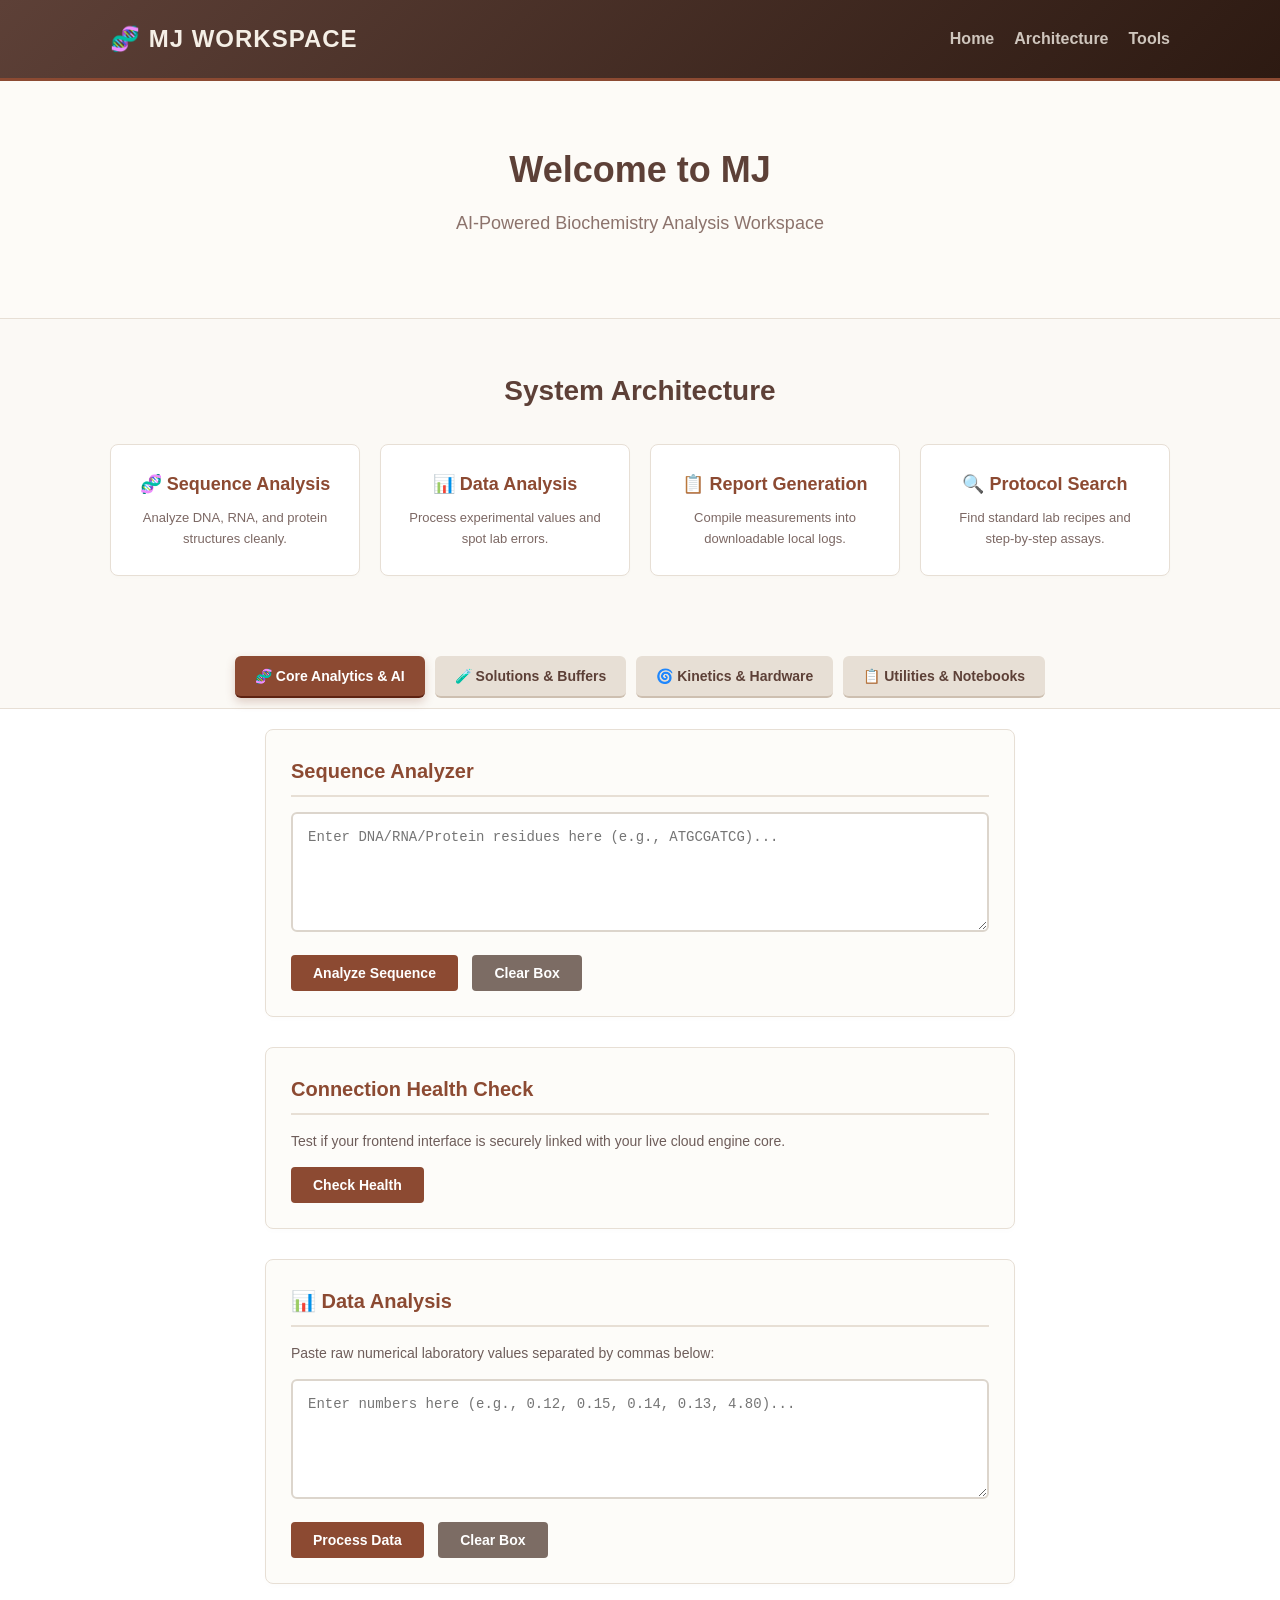
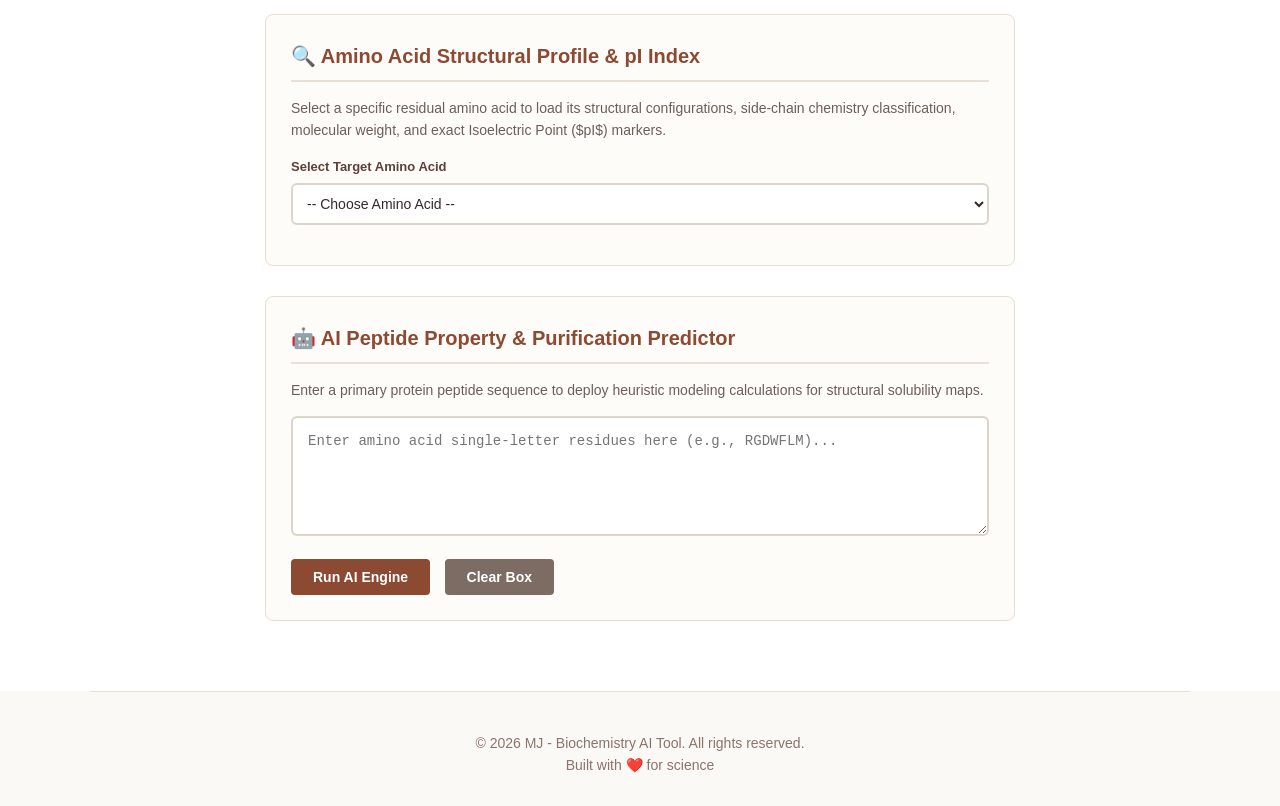
==== index.html @ d04d8dc1 "Update index.html" ====
<!DOCTYPE html>
<html lang="en">
<head>
    <meta charset="UTF-8">
    <meta name="viewport" content="width=device-width, initial-scale=1.0">
    <title>MJ - Biochemistry AI Tool</title>
    <style>
        * { box-sizing: border-box; margin: 0; padding: 0; font-family: 'Segoe UI', Tahoma, Geneva, Verdana, sans-serif; }
        body { background-color: #fbf9f5; color: #4a3e3d; line-height: 1.6; }
        .container { max-width: 1100px; margin: 0 auto; padding: 0 20px; }
        
        /* Header & Navigation - Retro Dark Espresso Espresso */
        .navbar { background: linear-gradient(135deg, #5d4037, #2d1a12); color: #f5efe6; padding: 20px 0; box-shadow: 0 4px 12px rgba(0,0,0,0.08); border-bottom: 3px solid #8c4a32; }
        .navbar .container { display: flex; justify-content: space-between; align-items: center; }
        .logo { font-size: 24px; font-weight: bold; letter-spacing: 1px; color: #f5efe6; }
        .nav-links { display: flex; gap: 20px; list-style: none; }
        .nav-links a { color: rgba(245,239,230,0.8); text-decoration: none; font-weight: 600; transition: color 0.2s; }
        .nav-links a:hover { color: #f5efe6; }

        /* Hero Welcome Panel - Soft Warm Vintage Cream */
        .hero { background: #fdfbf7; padding: 60px 0; text-align: center; border-bottom: 1px solid #e7dfd5; }
        .hero h2 { font-size: 36px; color: #5d4037; margin-bottom: 10px; font-weight: 700; }
        .hero p { color: #8c736c; font-size: 18px; margin-bottom: 20px; }

        /* Features Dashboard Grid */
        .features { padding: 50px 0; text-align: center; background: #fbf9f5; }
        .features h2 { color: #5d4037; margin-bottom: 30px; font-size: 28px; }
        .feature-grid { display: grid; grid-template-columns: repeat(auto-fit, minmax(220px, 1fr)); gap: 20px; }
        .feature-card { background: white; padding: 25px; border-radius: 8px; border: 1px solid #e7dfd5; box-shadow: 0 2px 4px rgba(0,0,0,0.01); }
        .feature-card h3 { color: #8c4a32; margin-bottom: 10px; font-size: 18px; }
        .feature-card p { color: #7c6864; font-size: 13px; }

        /* TABBED UTILITY NAVIGATOR STRIP - Autumn Autumn Tones */
        .tabs-nav { display: flex; justify-content: center; gap: 10px; margin: 30px auto 10px auto; max-width: 850px; flex-wrap: wrap; padding: 0 10px; }
        .tab-btn { padding: 12px 20px; font-size: 14px; font-weight: bold; background: #e7dfd5; color: #5d4037; border: none; border-radius: 6px; cursor: pointer; transition: all 0.2s ease-in-out; border-bottom: 2px solid #cdbfb0; }
        .tab-btn:hover { background: #decbba; color: #2d1a12; }
        .tab-btn.active { background: #8c4a32; color: white; border-bottom: 2px solid #5d2211; box-shadow: 0 4px 10px rgba(140,74,50,0.25); }

        /* Computational Interfaces Workspace */
        .tools { padding: 20px 0 40px 0; background: white; text-align: center; border-top: 1px solid #e7dfd5; }
        .tools h2 { color: #5d4037; margin-bottom: 25px; font-size: 28px; }
        .tab-content { display: none; }
        .tab-content.active { display: block; animation: fadeIn 0.3s ease-in-out; }

        .tool-section { max-width: 750px; margin: 0 auto 30px auto; padding: 25px; background: #fdfcf9; border: 1px solid #e7dfd5; border-radius: 8px; text-align: left; box-shadow: 0 3px 6px rgba(0,0,0,0.01); }
        .tool-section h3 { color: #8c4a32; margin-bottom: 15px; font-size: 20px; border-bottom: 2px solid #e7dfd5; padding-bottom: 8px; }
        .tool-section p { font-size: 14px; color: #6e5d5a; margin-bottom: 15px; }
        
        textarea { width: 100%; height: 120px; padding: 15px; border: 2px solid #dcd5cc; border-radius: 6px; font-family: monospace; font-size: 14px; margin-bottom: 15px; resize: vertical; outline: none; background-color: white; color: #332928; }
        textarea:focus { border-color: #8c4a32; }
        
        input[type="number"], input[type="text"], select { width: 100%; padding: 10px; border: 2px solid #dcd5cc; border-radius: 6px; font-size: 14px; margin-bottom: 15px; outline: none; background-color: white; color: #332928; }
        input[type="number"]:focus, input[type="text"]:focus, select:focus { border-color: #8c4a32; }
        label { font-size: 13px; font-weight: bold; color: #5d4037; display: block; margin-bottom: 5px; }

        /* Autumn Control Action Buttons */
        .btn { padding: 10px 22px; font-size: 14px; font-weight: bold; border-radius: 4px; border: none; cursor: pointer; display: inline-block; transition: background 0.2s; }
        .btn-primary { background-color: #8c4a32; color: white; margin-right: 10px; }
        .btn-primary:hover { background-color: #6f3724; }
        .btn-secondary { background-color: #7c6c64; color: white; margin-right: 10px; }
        .btn-secondary:hover { background-color: #63554e; }

        .result-box { margin-top: 15px; display: none; padding: 15px; border-radius: 4px; text-align: left; }

        @keyframes fadeIn {
            from { opacity: 0; transform: translateY(8px); }
            to { opacity: 1; transform: translateY(0); }
        }
    </style>
</head>
<body>

    <nav class="navbar">
        <div class="container">
            <div class="logo">🧬 MJ WORKSPACE</div>
            <ul class="nav-links">
                <li><a href="#home">Home</a></li>
                <li><a href="#features">Architecture</a></li>
                <li><a href="#tools">Tools</a></li>
            </ul>
        </div>
    </nav>

    <section id="home" class="hero">
        <div class="container">
            <h2>Welcome to MJ</h2>
            <p>AI-Powered Biochemistry Analysis Workspace</p>
        </div>
    </section>

    <section id="features" class="features">
        <div class="container">
            <h2>System Architecture</h2>
            <div class="feature-grid">
                <div class="feature-card">
                    <h3>🧬 Sequence Analysis</h3>
                    <p>Analyze DNA, RNA, and protein structures cleanly.</p>
                </div>
                <div class="feature-card">
                    <h3>📊 Data Analysis</h3>
                    <p>Process experimental values and spot lab errors.</p>
                </div>
                <div class="feature-card">
                    <h3>📋 Report Generation</h3>
                    <p>Compile measurements into downloadable local logs.</p>
                </div>
                <div class="feature-card">
                    <h3>🔍 Protocol Search</h3>
                    <p>Find standard lab recipes and step-by-step assays.</p>
                </div>
            </div>
        </div>
    </section>

    <div class="tabs-nav" id="tools">
        <button class="tab-btn active" onclick="switchTab(event, 'tab-analytics')">🧬 Core Analytics & AI</button>
        <button class="tab-btn" onclick="switchTab(event, 'tab-solutions')">🧪 Solutions & Buffers</button>
        <button class="tab-btn" onclick="switchTab(event, 'tab-kinetics')">🌀 Kinetics & Hardware</button>
        <button class="tab-btn" onclick="switchTab(event, 'tab-notebook')">📋 Utilities & Notebooks</button>
    </div>

    <section class="tools">
        <div class="container">

            <div id="tab-analytics" class="tab-content active">
                <div class="tool-section">
                    <h3>Sequence Analyzer</h3>
                    <textarea id="sequenceInput" placeholder="Enter DNA/RNA/Protein residues here (e.g., ATGCGATCG)..."></textarea>
                    <div>
                        <button class="btn btn-primary" onclick="analyzeSequence()">Analyze Sequence</button>
                        <button class="btn btn-secondary" onclick="clearBox()">Clear Box</button>
                    </div>
                    <div id="sequenceResult" class="result-box" style="font-family: monospace;"></div>
                </div>

                <div class="tool-section">
                    <h3>Connection Health Check</h3>
                    <p>Test if your frontend interface is securely linked with your live cloud engine core.</p>
                    <div>
                        <button class="btn btn-primary" onclick="checkHealth()">Check Health</button>
                    </div>
                    <div id="healthResult" class="result-box" style="font-family: monospace;"></div>
                </div>

                <div class="tool-section">
                    <h3>📊 Data Analysis</h3>
                    <p>Paste raw numerical laboratory values separated by commas below:</p>
                    <textarea id="dataInput" placeholder="Enter numbers here (e.g., 0.12, 0.15, 0.14, 0.13, 4.80)..."></textarea>
                    <div>
                        <button class="btn btn-primary" onclick="analyzeData()">Process Data</button>
                        <button class="btn btn-secondary" onclick="clearDataBox()">Clear Box</button>
                    </div>
                    <div id="dataResult" class="result-box" style="font-family: monospace;"></div>
                </div>

                <div class="tool-section">
                    <h3>🔍 Amino Acid Structural Profile & pI Index</h3>
                    <p>Select a specific residual amino acid to load its structural configurations, side-chain chemistry classification, molecular weight, and exact Isoelectric Point ($pI$) markers.</p>
                    <label>Select Target Amino Acid</label>
                    <select id="aaSelect" onchange="loadAminoAcidProfile()">
                        <option value="">-- Choose Amino Acid --</option>
                        <option value="A">Alanine (Ala / A) - Nonpolar</option>
                        <option value="R">Arginine (Arg / R) - Basic</option>
                        <option value="N">Asparagine (Asn / N) - Polar</option>
                        <option value="D">Aspartic Acid (Asp / D) - Acidic</option>
                        <option value="C">Cysteine (Cys / C) - Polar / Thiol</option>
                        <option value="E">Glutamic Acid (Glu / E) - Acidic</option>
                        <option value="Q">Glutamine (Gln / Q) - Polar</option>
                        <option value="G">Glycine (Gly / G) - Nonpolar</option>
                        <option value="H">Histidine (His / H) - Basic / Imidazole</option>
                        <option value="I">Isoleucine (Ile / I) - Aliphatic</option>
                        <option value="L">Leucine (Leu / L) - Aliphatic</option>
                        <option value="K">Lysine (Lys / K) - Basic</option>
                        <option value="M">Methionine (Met / M) - Thioether</option>
                        <option value="F">Phenylalanine (Phe / F) - Aromatic</option>
                        <option value="P">Proline (Pro / P) - Cyclic Imino Acid</option>
                        <option value="S">Serine (Ser / S) - Hydroxyl</option>
                        <option value="T">Threonine (Thr / T) - Hydroxyl</option>
                        <option value="W">Tryptophan (Trp / W) - Aromatic Indole</option>
                        <option value="Y">Tyrosine (Tyr / Y) - Phenolic</option>
                        <option value="V">Valine (Val / V) - Aliphatic</option>
                    </select>
                    <div id="aaResultContainer" class="result-box" style="font-family: monospace; line-height: 1.5;"></div>
                </div>

                <div class="tool-section">
                    <h3>🤖 AI Peptide Property & Purification Predictor</h3>
                    <p>Enter a primary protein peptide sequence to deploy heuristic modeling calculations for structural solubility maps.</p>
                    <textarea id="aiPeptideInput" placeholder="Enter amino acid single-letter residues here (e.g., RGDWFLM)..."></textarea>
                    <div>
                        <button class="btn btn-primary" onclick="runAIPredictor()">Run AI Engine</button>
                        <button class="btn btn-secondary" onclick="clearAIBox()">Clear Box</button>
                    </div>
                    <div id="aiResultContainer" class="result-box" style="font-family: monospace;"></div>
                </div>
            </div>

            <div id="tab-solutions" class="tab-content">
                <div class="tool-section">
                    <h3>🧪 Molarity & Solution Prep Calculator</h3>
                    <p>Calculate the exact mass required to prepare chemical solutions. Runs instantly in your browser.</p>
                    <div style="display: grid; grid-template-columns: repeat(auto-fit, minmax(200px, 1fr)); gap: 15px; margin-top: 15px;">
                        <div>
                            <label>Molecular Weight (g/mol)</label>
                            <input type="number" id="molInputMW" placeholder="e.g., 180.16 (Glucose)" step="any">
                        </div>
                        <div>
                            <label>Target Molarity (M)</label>
                            <input type="number" id="molInputMolarity" placeholder="e.g., 0.5" step="any">
                        </div>
                        <div>
                            <label>Target Volume (mL)</label>
                            <input type="number" id="molInputVolume" placeholder="e.g., 250" step="any">
                        </div>
                    </div>
                    <div>
                        <button class="btn btn-primary" onclick="calculateMolarityMass()">Calculate Mass</button>
                        <button class="btn btn-secondary" onclick="clearMolarityBox()">Clear Box</button>
                    </div>
                    <div id="molarityResultContainer" class="result-box"></div>
                </div>

                <div class="tool-section">
                    <h3>📉 Spectrophotometry & Concentration Calculator</h3>
                    <p>Determine protein or nucleic acid concentration from absorbance values via the Beer-Lambert Law.</p>
                    <div style="display: grid; grid-template-columns: repeat(auto-fit, minmax(200px, 1fr)); gap: 15px; margin-top: 15px;">
                        <div>
                            <label>Absorbance Reading (A)</label>
                            <input type="number" id="beerAbsorbance" placeholder="e.g., 0.45" step="any">
                        </div>
                        <div>
                            <label>Extinction Coefficient (ε) (M⁻¹cm⁻¹)</label>
                            <input type="number" id="beerExtinction" placeholder="e.g., 6220" step="any">
                        </div>
                        <div>
                            <label>Cuvette Path Length (l) (cm)</label>
                            <input type="number" id="beerPathLength" value="1" placeholder="Usually 1 cm" step="any">
                        </div>
                    </div>
                    <div>
                        <button class="btn btn-primary" onclick="calculateBeerLambert()">Calculate Concentration</button>
                        <button class="btn btn-secondary" onclick="clearBeerBox()">Clear Box</button>
                    </div>
                    <div id="beerResultContainer" class="result-box"></div>
                </div>

                <div class="tool-section">
                    <h3>⚗️ Henderson-Hasselbalch Buffer Prep Assistant</h3>
                    <p>Calculate the specific concentration ratio of weak acid and conjugate base required to achieve a target pH buffer.</p>
                    <div style="display: grid; grid-template-columns: repeat(auto-fit, minmax(200px, 1fr)); gap: 15px; margin-top: 15px;">
                        <div>
                            <label>Target pH</label>
                            <input type="number" id="bufferTargetPH" placeholder="e.g., 7.4" step="any">
                        </div>
                        <div>
                            <label>Acid Dissociation Constant (pKa)</label>
                            <input type="number" id="bufferPKa" placeholder="e.g., 7.21 (Phosphate)" step="any">
                        </div>
                        <div>
                            <label>Total Buffer Concentration (M)</label>
                            <input type="number" id="bufferTotalConc" placeholder="e.g., 0.1" step="any">
                        </div>
                    </div>
                    <div>
                        <button class="btn btn-primary" onclick="calculateBufferRatios()">Calculate Buffer Ratio</button>
                        <button class="btn btn-secondary" onclick="clearBufferBox()">Clear Box</button>
                    </div>
                    <div id="bufferResultContainer" class="result-box" style="font-family: monospace;"></div>
                </div>

                <div class="tool-section">
                    <h3>💦 Stock Solution Dilution Calculator (C₁V₁ = C₂V₂)</h3>
                    <p>Calculate the volume of concentrated stock solution required to prepare a target working dilution layout.</p>
                    <div style="display: grid; grid-template-columns: repeat(auto-fit, minmax(200px, 1fr)); gap: 15px; margin-top: 15px;">
                        <div>
                            <label>Stock Concentration (C₁)</label>
                            <input type="number" id="dilutionC1" placeholder="e.g., 10 (or 10X)" step="any">
                        </div>
                        <div>
                            <label>Target Concentration (C₂)</label>
                            <input type="number" id="dilutionC2" placeholder="e.g., 1 (or 1X)" step="any">
                        </div>
                        <div>
                            <label>Target Final Volume (V₂) (mL)</label>
                            <input type="number" id="dilutionV2" placeholder="e.g., 500" step="any">
                        </div>
                    </div>
                    <div>
                        <button class="btn btn-primary" onclick="calculateDilution()">Calculate Dilution</button>
                        <button class="btn btn-secondary" onclick="clearDilutionBox()">Clear Box</button>
                    </div>
                    <div id="dilutionResultContainer" class="result-box" style="font-family: monospace;"></div>
                </div>
            </div>

            <div id="tab-kinetics" class="tab-content">
                <div class="tool-section">
                    <h3>🧪 Enzyme Kinetics Calculator (Michaelis-Menten)</h3>
                    <p>Compute initial velocity parameters ($v_0$) for reaction channels relative to substrate saturation loads.</p>
                    <div style="display: grid; grid-template-columns: repeat(auto-fit, minmax(200px, 1fr)); gap: 15px; margin-top: 15px;">
                        <div>
                            <label>Max Velocity (Vmax) (μmol/min)</label>
                            <input type="number" id="enzymeVmax" placeholder="e.g., 120" step="any">
                        </div>
                        <div>
                            <label>Michaelis Constant (Km) (mM)</label>
                            <input type="number" id="enzymeKm" placeholder="e.g., 2.5" step="any">
                        </div>
                        <div>
                            <label>Substrate Concentration [S] (mM)</label>
                            <input type="number" id="enzymeSubstrate" placeholder="e.g., 5.0" step="any">
                        </div>
                    </div>
                    <div>
                        <button class="btn btn-primary" onclick="calculateEnzymeKinetics()">Calculate Velocity</button>
                        <button class="btn btn-secondary" onclick="clearEnzymeBox()">Clear Box</button>
                    </div>
                    <div id="enzymeResultContainer" class="result-box" style="font-family: monospace;"></div>
                </div>

                <div class="tool-section">
                    <h3>🌀 Centrifuge RCF & RPM Converter</h3>
                    <p>Convert instrument speeds (RPM) to Relative Centrifugal Force (RCF or g-force) using your rotor's geometry.</p>
                    <div style="display: grid; grid-template-columns: repeat(auto-fit, minmax(200px, 1fr)); gap: 15px; margin-top: 15px;">
                        <div>
                            <label>Rotor Radius (r) (cm)</label>
                            <input type="number" id="rotorRadius" placeholder="e.g., 9.5" step="any">
                        </div>
                        <div>
                            <label>Rotation Speed (RPM)</label>
                            <input type="number" id="rotorRPM" placeholder="e.g., 5000" step="any">
                        </div>
                    </div>
                    <div>
                        <button class="btn btn-primary" onclick="calculateRCF()">Calculate G-Force</button>
                        <button class="btn btn-secondary" onclick="clearCentrifugeBox()">Clear Box</button>
                    </div>
                    <div id="rcfResultContainer" class="result-box" style="font-family: monospace;"></div>
                </div>
            </div>

            <div id="tab-notebook" class="tab-content">
                <div class="tool-section">
                    <h3>📋 Report Generation</h3>
                    <p>Compile your experimental observations and metrics directly into a formatted, downloadable text report.</p>
                    <div style="display: grid; grid-template-columns: repeat(auto-fit, minmax(200px, 1fr)); gap: 15px;">
                        <div>
                            <label>Researcher Name</label>
                            <input type="text" id="reportAuthor" placeholder="e.g., Cadet Danish">
                        </div>
                        <div>
                            <label>Experiment Title</label>
                            <input type="text" id="reportTitle" placeholder="e.g., Enzyme Isolation Analysis">
                        </div>
                    </div>
                    <label>Observations & Data Log Summary</label>
                    <textarea id="reportContent" placeholder="Enter your raw notes, results summaries, or conclusions here..."></textarea>
                    <div>
                        <button class="btn btn-primary" onclick="generateLabReport()">Export Report File</button>
                        <button class="btn btn-secondary" onclick="clearReportBox()">Clear Box</button>
                    </div>
                    <div id="reportResultContainer" class="result-box"></div>
                </div>

                <div class="tool-section">
                    <h3>🔍 Protocol Search Index</h3>
                    <p>Instantly search and pull down structural step-by-step directions for standard benchmark procedures.</p>
                    <label>Select Lab Protocol Method</label>
                    <select id="protocolSelect">
                        <option value="">-- Choose an Indexed Lab Protocol --</option>
                        <option value="dna_extract">1. Genomic DNA Isolation (Phenol-Chloroform Method)</option>
                        <option value="sds_page">2. SDS-PAGE Gel Casting & Electrophoresis</option>
                        <option value="bradford">3. Bradford Protein Concentration Assay Mix</option>
                        <option value="western">4. Western Blot Membrane Blocking Protocol</option>
                    </select>
                    <div>
                        <button class="btn btn-primary" onclick="searchProtocol()">Load Guide Sheet</button>
                        <button class="btn btn-secondary" onclick="clearProtocolBox()">Clear View</button>
                    </div>
                    <div id="protocolResultContainer" class="result-box" style="white-space: pre-wrap; font-family: monospace; max-height: 350px; overflow-y: auto; line-height: 1.5; background: #fafafa; border: 1px solid #ddd; padding: 15px; border-radius: 4px; color: #332928;"></div>
                </div>
            </div>

        </div>
    </section>

    <footer>
        <div class="container" style="padding: 40px 0 30px 0; text-align: center; font-size: 14px; color: #8c736c; border-top: 1px solid #e7dfd5;">
            <p>&copy; 2026 MJ - Biochemistry AI Tool. All rights reserved.</p>
            <p>Built with ❤️ for science</p>
        </div>
    </footer>

    <script>
        const API_URL = "https://mj-7.onrender.com";

        // --- CORE DYNAMIC INTERFACE NAVIGATION CONTROLLER ---
        function switchTab(event, tabId) {
            var contents = document.querySelectorAll('.tab-content');
            var buttons = document.querySelectorAll('.tab-btn');
            
            contents.forEach(content => content.classList.remove('active'));
            buttons.forEach(btn => btn.classList.remove('active'));

            document.getElementById(tabId).classList.add('active');
            event.currentTarget.classList.add('active');
        }

        // --- 1. LOCAL AMINO ACID REFERENCE MATRIX LOGIC ---
        var aaDatabase = {
            'A': { name: "Alanine", triple: "Ala", mass: "89.10", pI: "6.00", class: "Aliphatic / Nonpolar / Hydrophobic", pka: "COOH: 2.34, NH3+: 9.69, R-Group: N/A" },
            'R': { name: "Arginine", triple: "Arg", mass: "174.20", pI: "10.76", class: "Positively Charged / Basic / Hydrophilic", pka: "COOH: 2.17, NH3+: 9.04, R-Group (Guanidino): 12.48" },
            'N': { name: "Asparagine", triple: "Asn", mass: "132.12", pI: "5.41", class: "Uncharged Polar / Hydroxl-Amide", pka: "COOH: 2.02, NH3+: 8.80, R-Group: N/A" },
            'D': { name: "Aspartic Acid", triple: "Asp", mass: "133.10", pI: "2.77", class: "Negatively Charged / Acidic", pka: "COOH: 1.88, NH3+: 9.60, R-Group (Carboxyl): 3.65" },
            'C': { name: "Cysteine", triple: "Cys", mass: "121.16", pI: "5.07", class: "Uncharged Polar / Reactive Thiol", pka: "COOH: 1.96, NH3+: 10.28, R-Group (Sulfhydryl): 8.18" },
            'E': { name: "Glutamic Acid", triple: "Glu", mass: "147.13", pI: "3.22", class: "Negatively Charged / Acidic", pka: "COOH: 2.19, NH3+: 9.67, R-Group (Carboxyl): 4.25" },
            'Q': { name: "Glutamine", triple: "Gln", mass: "146.15", pI: "5.65", class: "Uncharged Polar / Amide side-chain", pka: "COOH: 2.17, NH3+: 9.13, R-Group: N/A" },
            'G': { name: "Glycine", triple: "Gly", mass: "75.07", pI: "5.97", class: "Nonpolar / Achiral Smallest Residue", pka: "COOH: 2.34, NH3+: 9.60, R-Group: N/A" },
            'H': { name: "Histidine", triple: "His", mass: "155.16", pI: "7.59", class: "Basic / Aromatic Imidazole Ring", pka: "COOH: 1.82, NH3+: 9.17, R-Group (Imidazole): 6.00" },
            'I': { name: "Isoleucine", triple: "Ile", mass: "131.18", pI: "6.02", class: "Aliphatic / Nonpolar Branched-Chain", pka: "COOH: 2.36, NH3+: 9.68, R-Group: N/A" },
            'L': { name: "Leucine", triple: "Leu", mass: "131.18", pI: "5.98", class: "Aliphatic / Nonpolar Branched-Chain", pka: "COOH: 2.36, NH3+: 9.60, R-Group: N/A" },
            'K': { name: "Lysine", triple: "Lys", mass: "146.19", pI: "9.74", class: "Positively Charged / Basic Aliphatic", pka: "COOH: 2.18, NH3+: 8.95, R-Group (Butylammonium): 10.53" },
            'M': { name: "Methionine", triple: "Met", mass: "149.21", pI: "5.74", class: "Nonpolar / Thioether Sulfur-Containing", pka: "COOH: 2.28, NH3+: 9.21, R-Group: N/A" },
            'F': { name: "Phenylalanine", triple: "Phe", mass: "165.19", pI: "5.48", class: "Nonpolar / Hydrophobic Benzene Aromatic", pka: "COOH: 1.83, NH3+: 9.13, R-Group: N/A" },
            'P': { name: "Proline", triple: "Pro", mass: "115.13", pI: "6.30", class: "Nonpolar Aliphatic Cyclic Imino Acid", pka: "COOH: 1.99, NH3+: 10.60, R-Group: N/A" },
            'S': { name: "Serine", triple: "Ser", mass: "105.09", pI: "5.68", class: "Uncharged Polar / Hydroxyl Nucleophile", pka: "COOH: 2.21, NH3+: 9.15, R-Group: N/A" },
            'T': { name: "Threonine", triple: "Thr", mass: "119.12", pI: "5.60", class: "Uncharged Polar / Hydroxyl Branched", pka: "COOH: 2.09, NH3+: 9.10, R-Group: N/A" },
            'W': { name: "Tryptophan", triple: "Trp", mass: "204.23", pI: "5.89", class: "Nonpolar / Aromatic Indole Fluorescent Ring", pka: "COOH: 2.38, NH3+: 9.39, R-Group: N/A" },
            'Y': { name: "Tyrosine", triple: "Tyr", mass: "181.19", pI: "5.66", class: "Polar / Phenolic Hydroxyl Aromatic", pka: "COOH: 2.20, NH3+: 9.11, R-Group (Phenol): 10.07" },
            'V': { name: "Valine", triple: "Val", mass: "117.15", pI: "5.96", class: "Aliphatic / Nonpolar Branched-Chain", pka: "COOH: 2.32, NH3+: 9.62, R-Group: N/A" }
        };

        function loadAminoAcidProfile() {
            var selectedAA = document.getElementById('aaSelect').value;
            var displayBox = document.getElementById('aaResultContainer');
            if (!displayBox) return;

            if (!selectedAA) {
                displayBox.style.display = "none";
                displayBox.innerHTML = "";
                return;
            }

            var item = aaDatabase[selectedAA];
            displayBox.style.display = "block";
            
            var html = "<div style='background: #fffdf5; border-left: 4px solid #b8860b; padding: 15px; border-radius: 4px; color: #4a3e3d;'>";
            html += "<h4 style='color: #8b6508; margin-bottom: 5px;'>" + item.name + " (" + item.triple + " / " + selectedAA + ")</h4>";
            html += "<p><strong>Side-Chain Classification:</strong> " + item.class + "</p>";
            html += "<p><strong>Molecular Weight:</strong> " + item.mass + " g/mol</p>";
            html += "<p style='font-size: 15px; color: #8c4a32; font-weight: bold;'><strong>Isoelectric Point (pI Value): " + item.pI + "</strong></p>";
            html += "<p style='font-size: 12px; color: #6e5d5a; margin-top: 5px;'><strong>Dissociation Profile constants (pKa):</strong> <br>" + item.pka + "</p>";
            html += "</div>";
            
            displayBox.innerHTML = html;
        }

        // --- 2. LOCAL LAB REPORT GENERATOR LOGIC ---
        function generateLabReport() {
            var author = document.getElementById('reportAuthor').value.trim() || "Anonymous Researcher";
            var title = document.getElementById('reportTitle').value.trim() || "Untitled Experiment Log";
            var content = document.getElementById('reportContent').value.trim();
            var displayBox = document.getElementById('reportResultContainer');
            if (!displayBox) return;

            if (!content) {
                displayBox.style.display = "block";
                displayBox.innerHTML = "<p style='color: #d9534f; font-weight: bold;'>❌ Error: Report observations body text cannot be empty.</p>";
                return;
            }

            var timestamp = new Date().toLocaleString();
            var textFileContent = "==================================================\n" +
                                  "          LABORATORY EXPERIMENTAL REPORT          \n" +
                                  "==================================================\n\n" +
                                  "PROJECT TITLE: " + title + "\n" +
                                  "RESEARCHER:    " + author + "\n" +
                                  "TIMESTAMP:     " + timestamp + "\n" +
                                  "--------------------------------------------------\n\n" +
                                  "OBSERVATIONS & DATA RECORD LOG:\n\n" + content + "\n\n" +
                                  "--------------------------------------------------\n" +
                                  "END OF REPORT ENTRY - ARCHIVED VIA MJ SYSTEM CORE\n";

            var blob = new Blob([textFileContent], { type: "text/plain;charset=utf-8" });
            var link = document.createElement("a");
            link.href = URL.createObjectURL(blob);
            link.download = title.replace(/[^a-z0-9]/gi, '_').toLowerCase() + "_report.txt";
            document.body.appendChild(link);
            link.click();
            document.body.removeChild(link);

            displayBox.style.display = "block";
            displayBox.innerHTML = "<div style='background: #f0fff4; border-left: 4px solid #2e7d32; padding: 12px; color: #2e7d32; font-weight: bold; border-radius: 4px;'>✅ Report File Generated & Downloaded Successfully!</div>";
        }

        // --- 3. LOCAL BIOMETHODOLOGY SEARCH INDEX ENGINE ---
        var protocolDatabase = {
            "dna_extract": "METHODOLOGY: GENOMIC DNA ISOLATION (PHENOL-CHLOROFORM)\n\n1. Cell Lysis: Resuspend cell pellet in 500 uL of Lysis Buffer. Add 10 uL of Proteinase K (20 mg/mL). Incubate at 56C for 1 hour.\n2. Phase Extraction: Add equal volume (500 uL) of Phenol-Chloroform-Isoamyl Alcohol (25:24:1). Vortex heavily, then spin down at 12,000 x g for 10 minutes.\n3. Isolation: Meticulously pipet the top clear aqueous phase layer into a clean microcentrifuge tube without disturbing the dirty white interphase line.\n4. Precipitation: Add 2 volumes of ice-cold 100% Ethanol and 0.1 volume of 3M Sodium Acetate. Mix by inversion. Spin down at max speed for 15 minutes.\n5. Washing: Discard supernatant layer. Rinse pellet gently with 70% Ethanol, air-dry briefly, and resuspend in 50 uL of Sterile TE Buffer.",
            "sds_page": "METHODOLOGY: SDS-PAGE POLYACRYLAMIDE GEL ELECTROPHORESIS\n\n1. Casting: Assemble glass sandwich plates. Pour a 10% Resolving Gel base mix, layer top with Isopropanol to flatten. Once polymerized, pour 4% Stacking Gel layer on top.\n2. Sample Prep: Blend protein sample matrix fractions with 4X SDS Reducing Loading Buffer. Heat denature sample vials at 95C for 5 minutes flat.\n3. Loading: Mount gel into running cell tank and fill chambers with 1X Tris-Glycine-SDS Running Buffer. Remove comb teeth carefully and load 15 uL sample aliquots.\n4. Electrophoresis Run: Close lid safety wires. Run core at a constant 80V through stacking gel zones, then ramp up safely to 120V as tracking dye crosses into resolution gel space.",
            "bradford": "METHODOLOGY: BRADFORD PROTEIN QUANTIFICATION ASSAY\n\n1. Reagent Prep: Dilute Coomassie Brilliant Blue G-250 dye concentrate down into working standard analytical configurations.\n2. Calibration Curve: Set up standard dilution sample sets using Bovine Serum Albumin (BSA) fractions across clean parameters (0, 2, 4, 8, 12, 16, 20 ug/mL volumes).\n3. Reaction Phase: Add 100 uL of unknown sample or standards into standard cuvettes, then add 1.0 mL of working Bradford reagent solution. Incubate at room temperature for 5 minutes.\n4. Spectrophotometry analysis: Zero path line with blank matrix tube. Measure optical density spectrum absorption metrics at exactly 595 nm tracking shifts.",
            "western": "METHODOLOGY: WESTERN BLOT MEMBRANE BLOCKING PROTOCOL\n\n1. Membrane Prep: Post-transfer phase, submerge PVDF or Nitrocellulose matrix sheets inside clean shaking trays.\n2. Blocking Preparation: Prepare fresh 5% (w/v) Non-Fat Dry Milk or BSA dissolved inside 1X TBST solution.\n3. Matrix Incubation: Submerge transfer sheet within blocking mix layout. Agitate tray continuously upon a standard bench orbital rocker matrix at room speed for 1 hour flat.\n4. Washing: Wash sheet 3 times with fresh 1X TBST mix for 5 minutes per cycle before applying target Primary Antibody pairings."
        };

        function searchProtocol() {
            var selectedKey = document.getElementById('protocolSelect').value;
            var displayBox = document.getElementById('protocolResultContainer');
            if (!displayBox) return;

            if (!selectedKey) {
                displayBox.style.display = "block";
                displayBox.innerHTML = "<span style='color: #d9534f; font-weight: bold;'>❌ Error: Please select a protocol option from the list first.</span>";
                return;
            }

            displayBox.style.display = "block";
            displayBox.innerHTML = protocolDatabase[selectedKey];
        }

        // --- 4. REMOTE ARCHITECTURE COMMUNICATIONS BACKEND CORES ---
        async function analyzeSequence() {
            var inputField = document.getElementById('sequenceInput');
            var resultDiv = document.getElementById('sequenceResult');
            if (!inputField || !resultDiv) return;

            var sequence = inputField.value.trim();
            if (!sequence) {
                resultDiv.style.display = "block";
                resultDiv.innerHTML = "<p style='color: #d9534f; font-weight: bold;'>❌ Please type a sequence string first.</p>";
                return;
            }

            resultDiv.style.display = "block";
            resultDiv.innerHTML = "<p style='color: #8c4a32; font-weight: bold;'>⏳ Running molecular sequence maps... Please wait.</p>";

            try {
                var response = await fetch(API_URL + "/api/analyze-sequence", {
                    method: 'POST',
                    headers: { 'Content-Type': 'application/json' },
                    body: JSON.stringify({ sequence: sequence })
                });
                var data = await response.json();

                if (data.success) {
                    var htmlContent = "<div style='background: #fffdf9; border-left: 4px solid #8c4a32; padding: 15px; border-radius: 4px; box-shadow: 0 2px 4px rgba(0,0,0,0.02);'>";
                    htmlContent += "<h4>Analysis Complete! ✅</h4>";
                    htmlContent += "<p><strong>Type:</strong> " + data.analysis.sequence_type + "</p>";
                    htmlContent += "<p><strong>Length:</strong> " + data.analysis.length + " residues</p>";
                    htmlContent += "<p><strong>GC Content:</strong> " + data.analysis.gc_content + "%</p>";
                    htmlContent += "</div>";
                    resultDiv.innerHTML = htmlContent;
                } else {
                    resultDiv.innerHTML = "<p style='color: #d9534f;'>Error: " + data.error + "</p>";
                }
            } catch (error) {
                resultDiv.innerHTML = "<p style='color: #b38f80; font-weight: bold;'>⏳ Backend server is sleeping. Please wait 20 seconds and click again!</p>";
            }
        }

        async function checkHealth() {
            var healthResult = document.getElementById('healthResult');
            if (!healthResult) return;

            healthResult.style.display = "block";
            healthResult.innerHTML = "<p style='color: #8c4a32; font-weight: bold;'>Pinging server node gateway...</p>";

            try {
                var response = await fetch(API_URL + "/");
                if (response.ok) {
                    healthResult.innerHTML = "<div style='background: #f0fff4; border-left: 4px solid #2e7d32; color: #2e7d32; padding: 12px; font-weight: bold; border-radius: 4px;'>✅ System Status: Online & Securely Connected!</div>";
                } else {
                    healthResult.innerHTML = "<p style='color: #d9534f;'>⚠️ Server returned internal tracking flags.</p>";
                }
            } catch (error) {
                healthResult.innerHTML = "<p style='color: #b38f80; font-weight: bold;'>⏳ Waking up the cloud cluster... Please try clicking again in 10 seconds.</p>";
            }
        }

        async function analyzeData() {
            var inputField = document.getElementById('dataInput');
            var dataResult = document.getElementById('dataResult');
            if (!inputField || !dataResult) return;

            var rawData = inputField.value.trim();
            if (!rawData) {
                dataResult.style.display = "block";
                dataResult.innerHTML = "<p style='color: #d9534f; font-weight: bold;'>❌ Please enter valid comma-separated values first.</p>";
                return;
            }

            dataResult.style.display = "block";
            dataResult.innerHTML = "<p style='color: #8c4a32; font-weight: bold;'>⏳ Connecting to metrics processor core...</p>";

            try {
                var response = await fetch(API_URL + "/api/analyze-data", {
                    method: 'POST',
                    headers: { 'Content-Type': 'application/json' },
                    body: JSON.stringify({ experimental_data: rawData })
                });
                var data = await response.json();

                if (data.success) {
                    var htmlContent = "<div style='background: #fffdf9; border-left: 4px solid #8c4a32; padding: 15px; border-radius: 4px; box-shadow: 0 2px 4px rgba(0,0,0,0.02);'>";
                    htmlContent += "<h4>Biostatistics Matrix Complete! 📊</h4>";
                    htmlContent += "<p style='margin: 4px 0;'><strong>Samples (N):</strong> " + data.results.count + "</p>";
                    htmlContent += "<p style='margin: 4px 0;'><strong>Mean Average (μ):</strong> " + data.results.mean + "</p>";
                    htmlContent += "<p style='margin: 4px 0;'><strong>Std Dev (σ):</strong> " + data.results.std_dev + "</p>";
                    htmlContent += "<p style='margin: 4px 0;'><strong>Variance (σ²):</strong> " + data.results.variance + "</p>";
                    
                    if (data.results.anomalies && data.results.anomalies.length > 0) {
                        htmlContent += "<div style='margin-top: 12px; padding: 10px; background: #fff5f5; border-left: 4px solid #d9534f; color: #b71c1c; border-radius: 4px; font-size: 13px;'><strong>⚠️ Outliers Flagged:</strong> [" + data.results.anomalies.join(', ') + "]</div>";
                    } else {
                        htmlContent += "<p style='color: #2e7d32; font-size: 13px; margin-top:10px; font-weight: bold;'>✅ No systematic matrix anomalies detected.</p>";
                    }
                    htmlContent += "</div>";
                    dataResult.innerHTML = htmlContent;
                } else {
                    dataResult.innerHTML = "<p style='color: #d9534f;'>Error: " + data.error + "</p>";
                }
            } catch (error) {
                dataResult.innerHTML = "<p style='color: #b38f80; font-weight: bold;'>⏳ The server is spinning up from sleep mode. Please wait 15 seconds and click 'Process Data' again!</p>";
            }
        }

        // --- 5. LOCAL AI PEPTIDE CORE MATRIX PREDICTOR ---
        function runAIPredictor() {
            var inputField = document.getElementById('aiPeptideInput');
            var displayBox = document.getElementById('aiResultContainer');
            if (!inputField || !displayBox) return;

            var seq = inputField.value.toUpperCase().trim().replace(/[^ACDEFGHIKLMNPQRSTVWY]/g, '');
            if (!seq) {
                displayBox.style.display = "block";
                displayBox.innerHTML = "<p style='color: #d9534f; font-weight: bold;'>❌ Error: Please enter a valid protein sequence.</p>";
                return;
            }

            var mwMap = {'A':71.08, 'R':156.19, 'N':114.10, 'D':115.09, 'C':103.14, 'E':129.12, 'Q':128.13, 'G':57.05, 'H':137.14, 'I':113.16, 'L':113.16, 'K':128.17, 'M':131.20, 'F':147.18, 'P':97.12, 'S':87.08, 'T':101.11, 'W':186.21, 'Y':163.18, 'V':99.13};
            var hydrophobicResidues = ['I', 'V', 'L', 'F', 'C', 'M', 'A', 'W', 'Y'];
            
            var totalMW = 18.02; 
            var hydrophobicCount = 0;
            var charge = 0;

            for (var i = 0; i < seq.length; i++) {
                var aa = seq.charAt(i);
                if (mwMap[aa]) totalMW += mwMap[aa];
                if (hydrophobicResidues.includes(aa)) hydrophobicCount++;
                if (aa === 'K' || aa === 'R') charge += 1;
                if (aa === 'D' || aa === 'E') charge -= 1;
            }

            var hydroRatio = (hydrophobicCount / seq.length) * 100;
            var solubility = "High Fluidity (Aqueous Buffer Soluble)";
            var strategy = "Ion-Exchange Matrix Chromatography (IEX)";

            if (hydroRatio > 45) {
                solubility = "Low Fluidity (Requires Dimethyl Sulfoxide [DMSO] / Organic Solvent)";
                strategy = "Reverse-Phase HPLC (RP-HPLC) via Hydrophobic C18 Columns";
            } else if (Math.abs(charge) === 0 && hydroRatio < 30) {
                solubility = "Moderate Stability (Neutral Hydrophilic balance)";
                strategy = "Size-Exclusion Chromatography (Gel Filtration Columns)";
            }

            displayBox.style.display = "block";
            var outputHtml = "<div style='background: #f7f4ff; border-left: 4px solid #6f42c1; padding: 15px; border-radius: 4px;'>";
            outputHtml += "<h4 style='color: #6f42c1; margin-bottom: 8px;'>AI Predictive Analysis Complete! 🤖</h4>";
            outputHtml += "<p><strong>Calculated Peptide Mass:</strong> " + totalMW.toFixed(2) + " g/mol</p>";
            outputHtml += "<p><strong>Estimated Net Charge (pH 7.0):</strong> " + (charge > 0 ? "+" : "") + charge + "</p>";
            outputHtml += "<p><strong>Hydrophobic Residue Ratio:</strong> " + hydroRatio.toFixed(1) + "%</p>";
            outputHtml += "<hr style='margin: 10px 0; border: 0; border-top: 1px solid #decbba;'>";
            outputHtml += "<p style='color: #5d4037; margin: 4px 0;'><strong>🧠 AI Solubility Forecast:</strong> " + solubility + "</p>";
            outputHtml += "<p style='color: #5d4037; margin: 4px 0;'><strong>🎯 Recommended Separation Protocol:</strong> " + strategy + "</p>";
            outputHtml += "</div>";
            displayBox.innerHTML = outputHtml;
        }

        // --- 6. STANDALONE LOCAL LABORATORY CALCULATORS ---
        function calculateMolarityMass() {
            var mw = parseFloat(document.getElementById('molInputMW').value);
            var molarity = parseFloat(document.getElementById('molInputMolarity').value);
            var volumeInMl = parseFloat(document.getElementById('molInputVolume').value);
            var displayBox = document.getElementById('molarityResultContainer');
            if (!displayBox) return;

            if (isNaN(mw) || isNaN(molarity) || isNaN(volumeInMl) || mw <= 0 || molarity <= 0 || volumeInMl <= 0) {
                displayBox.style.display = "block";
                displayBox.innerHTML = "<p style='color: #d9534f; font-weight: bold;'>❌ Error: Please enter valid positive numbers.</p>";
                return;
            }

            var volumeInL = volumeInMl / 1000;
            var massNeeded = molarity * volumeInL * mw;

            displayBox.style.display = "block";
            displayBox.innerHTML = "<div style='background: #f0fff4; border-left: 4px solid #2e7d32; padding: 15px; border-radius: 4px;'>" +
                                   "<h4 style='color: #2e7d32; margin-bottom: 5px;'>Recipe Generated! 🧪</h4>" +
                                   "<p>To prepare <strong>" + volumeInMl + " mL</strong> of a <strong>" + molarity + " M</strong> solution, weigh out:</p>" +
                                   "<p style='font-size: 18px; color: #8c4a32; margin: 10px 0;'><strong>⚖️ Mass Needed: " + massNeeded.toFixed(4) + " grams</strong></p></div>";
        }

        function calculateBeerLambert() {
            var A = parseFloat(document.getElementById('beerAbsorbance').value);
            var epsilon = parseFloat(document.getElementById('beerExtinction').value);
            var l = parseFloat(document.getElementById('beerPathLength').value);
            var displayBox = document.getElementById('beerResultContainer');
            if (!displayBox) return;

            if (isNaN(A) || isNaN(epsilon) || isNaN(l) || A < 0 || epsilon <= 0 || l <= 0) {
                displayBox.style.display = "block";
                displayBox.innerHTML = "<p style='color: #d9534f; font-weight: bold;'>❌ Error: Check optical parameters scale factors.</p>";
                return;
            }

            var concentrationM = A / (epsilon * l);
            var concentrationUM = concentrationM * 1000000;

            displayBox.style.display = "block";
            displayBox.innerHTML = "<div style='background: #f0f4ff; border-left: 4px solid #0056b3; padding: 15px; border-radius: 4px;'>" +
                                   "<h4>Concentration Calculated! 📉</h4>" +
                                   "<p style='font-size: 18px; color: #2e7d32; margin-top:8px;'><strong>🔬 Micromolar (μM): " + concentrationUM.toFixed(2) + " μM</strong></p></div>";
        }

        function calculateBufferRatios() {
            var targetPH = parseFloat(document.getElementById('bufferTargetPH').value);
            var pKa = parseFloat(document.getElementById('bufferPKa').value);
            var totalConc = parseFloat(document.getElementById('bufferTotalConc').value);
            var displayBox = document.getElementById('bufferResultContainer');
            if (!displayBox) return;

            if (isNaN(targetPH) || isNaN(pKa) || isNaN(totalConc) || totalConc <= 0) {
                displayBox.style.display = "block";
                displayBox.innerHTML = "<p style='color: #d9534f; font-weight: bold;'>❌ Error: Missing dissociation numeric entries.</p>";
                return;
            }

            var ratio = Math.pow(10, targetPH - pKa);
            var acidConc = totalConc / (ratio + 1);
            var baseConc = totalConc - acidConc;

            displayBox.style.display = "block";
            displayBox.innerHTML = "<div style='background: #fffbf0; border-left: 4px solid #d4af37; padding: 15px; border-radius: 4px;'>" +
                                   "<h4>Buffer Matrix Calculated! ⚗️</h4>" +
                                   "<p><strong>Weak Acid Concentration [HA]:</strong> " + acidConc.toFixed(4) + " M</p>" +
                                   "<p><strong>Conjugate Base Concentration [A⁻]:</strong> " + baseConc.toFixed(4) + " M</p></div>";
        }

        function calculateEnzymeKinetics() {
            var vmax = parseFloat(document.getElementById('enzymeVmax').value);
            var km = parseFloat(document.getElementById('enzymeKm').value);
            var substrate = parseFloat(document.getElementById('enzymeSubstrate').value);
            var displayBox = document.getElementById('enzymeResultContainer');
            if (!displayBox) return;

            if (isNaN(vmax) || isNaN(km) || isNaN(substrate) || vmax <= 0 || km <= 0 || substrate < 0) {
                displayBox.style.display = "block";
                displayBox.innerHTML = "<p style='color: #d9534f; font-weight: bold;'>❌ Error: Check kinetic saturation boundaries constant.</p>";
                return;
            }

            var v0 = (vmax * substrate) / (km + substrate);
            displayBox.style.display = "block";
            displayBox.innerHTML = "<div style='background: #fdf2ff; border-left: 4px solid #8e44ad; padding: 15px; border-radius: 4px;'>"+
                                   "<h4>Kinetics Computed! 📊</h4>" +
                                   "<p style='font-size: 18px; color: #5d4037; margin-top:5px;'><strong>🚀 Initial Velocity (v₀): " + v0.toFixed(4) + " μmol/min</strong></p></div>";
        }

        function calculateRCF() {
            var radius = parseFloat(document.getElementById('rotorRadius').value);
            var rpm = parseFloat(document.getElementById('rotorRPM').value);
            var displayBox = document.getElementById('rcfResultContainer');
            if (!displayBox) return;

            if (isNaN(radius) || isNaN(rpm) || radius <= 0 || rpm <= 0) {
                displayBox.style.display = "block";
                displayBox.innerHTML = "<p style='color: #d9534f; font-weight: bold;'>❌ Error: Check centrifuge operational limits geometry.</p>";
                return;
            }

            var rcf = 0.00001118 * radius * Math.pow(rpm, 2);
            displayBox.style.display = "block";
            displayBox.innerHTML = "<div style='background: #f0f7ff; border-left: 4px solid #3498db; padding: 15px; border-radius: 4px;'>" +
                                   "<h4>Parameters Computed! 🌀</h4>" +
                                   "<p style='font-size: 18px; color: #1a5276; margin-top:5px;'><strong>⚡ Relative Centrifugal Force (RCF): " + Math.round(rcf) + " × g</strong></p></div>";
        }

        function calculateDilution() {
            var c1 = parseFloat(document.getElementById('dilutionC1').value);
            var c2 = parseFloat(document.getElementById('dilutionC2').value);
            var v2 = parseFloat(document.getElementById('dilutionV2').value);
            var displayBox = document.getElementById('dilutionResultContainer');
            if (!displayBox) return;

            if (isNaN(c1) || isNaN(c2) || isNaN(v2) || c1 <= 0 || c2 <= 0 || v2 <= 0 || c2 >= c1) {
                displayBox.style.display = "block";
                displayBox.innerHTML = "<p style='color: #d9534f; font-weight: bold;'>❌ Error: Check standard dilution ratio equations parameters grid.</p>";
                return;
            }

            var v1 = (c2 * v2) / c1;
            var diluentNeeded = v2 - v1;

            displayBox.style.display = "block";
            displayBox.innerHTML = "<div style='background: #e6fffa; border-left: 4px solid #319795; padding: 15px; border-radius: 4px;'>" +
                                   "<h4>Dilution Formed! 💦</h4>" +
                                   "<p><strong>Stock Volume (V₁):</strong> " + v1.toFixed(2) + " mL</p>" +
                                   "<p><strong>Solvent Volume:</strong> " + diluentNeeded.toFixed(2) + " mL</p></div>";
        }

        // --- COMMAND RESET FIELD UTILITIES ---
        function clearBox() { document.getElementById('sequenceInput').value = ''; document.getElementById('sequenceResult').style.display='none'; }
        function clearDataBox() { document.getElementById('dataInput').value = ''; document.getElementById('dataResult').style.display='none'; }
        function clearAIBox() { document.getElementById('aiPeptideInput').value = ''; document.getElementById('aiResultContainer').style.display='none'; }
        function clearMolarityBox() { document.getElementById('molInputMW').value=''; document.getElementById('molInputMolarity').value=''; document.getElementById('molInputVolume').value=''; document.getElementById('molarityResultContainer').style.display='none'; }
        function clearBeerBox() { document.getElementById('beerAbsorbance').value=''; document.getElementById('beerExtinction').value=''; document.getElementById('beerResultContainer').style.display='none'; }
        function clearBufferBox() { document.getElementById('bufferTargetPH').value=''; document.getElementById('bufferPKa').value=''; document.getElementById('bufferTotalConc').value=''; document.getElementById('bufferResultContainer').style.display='none'; }
        function clearEnzymeBox() { document.getElementById('enzymeVmax').value=''; document.getElementById('enzymeKm').value=''; document.getElementById('enzymeSubstrate').value=''; document.getElementById('enzymeResultContainer').style.display='none'; }
        function clearCentrifugeBox() { document.getElementById('rotorRadius').value=''; document.getElementById('rotorRPM').value=''; document.getElementById('rcfResultContainer').style.display='none'; }
        function clearDilutionBox() { document.getElementById('dilutionC1').value=''; document.getElementById('dilutionC2').value=''; document.getElementById('dilutionV2').value=''; document.getElementById('dilutionResultContainer').style.display='none'; }
        function clearReportBox() { document.getElementById('reportAuthor').value=''; document.getElementById('reportTitle').value=''; document.getElementById('reportContent').value=''; document.getElementById('reportResultContainer').style.display='none'; }
        function clearProtocolBox() { document.getElementById('protocolSelect').value=''; document.getElementById('protocolResultContainer').style.display='none'; }
    </script>
</body>
</html>
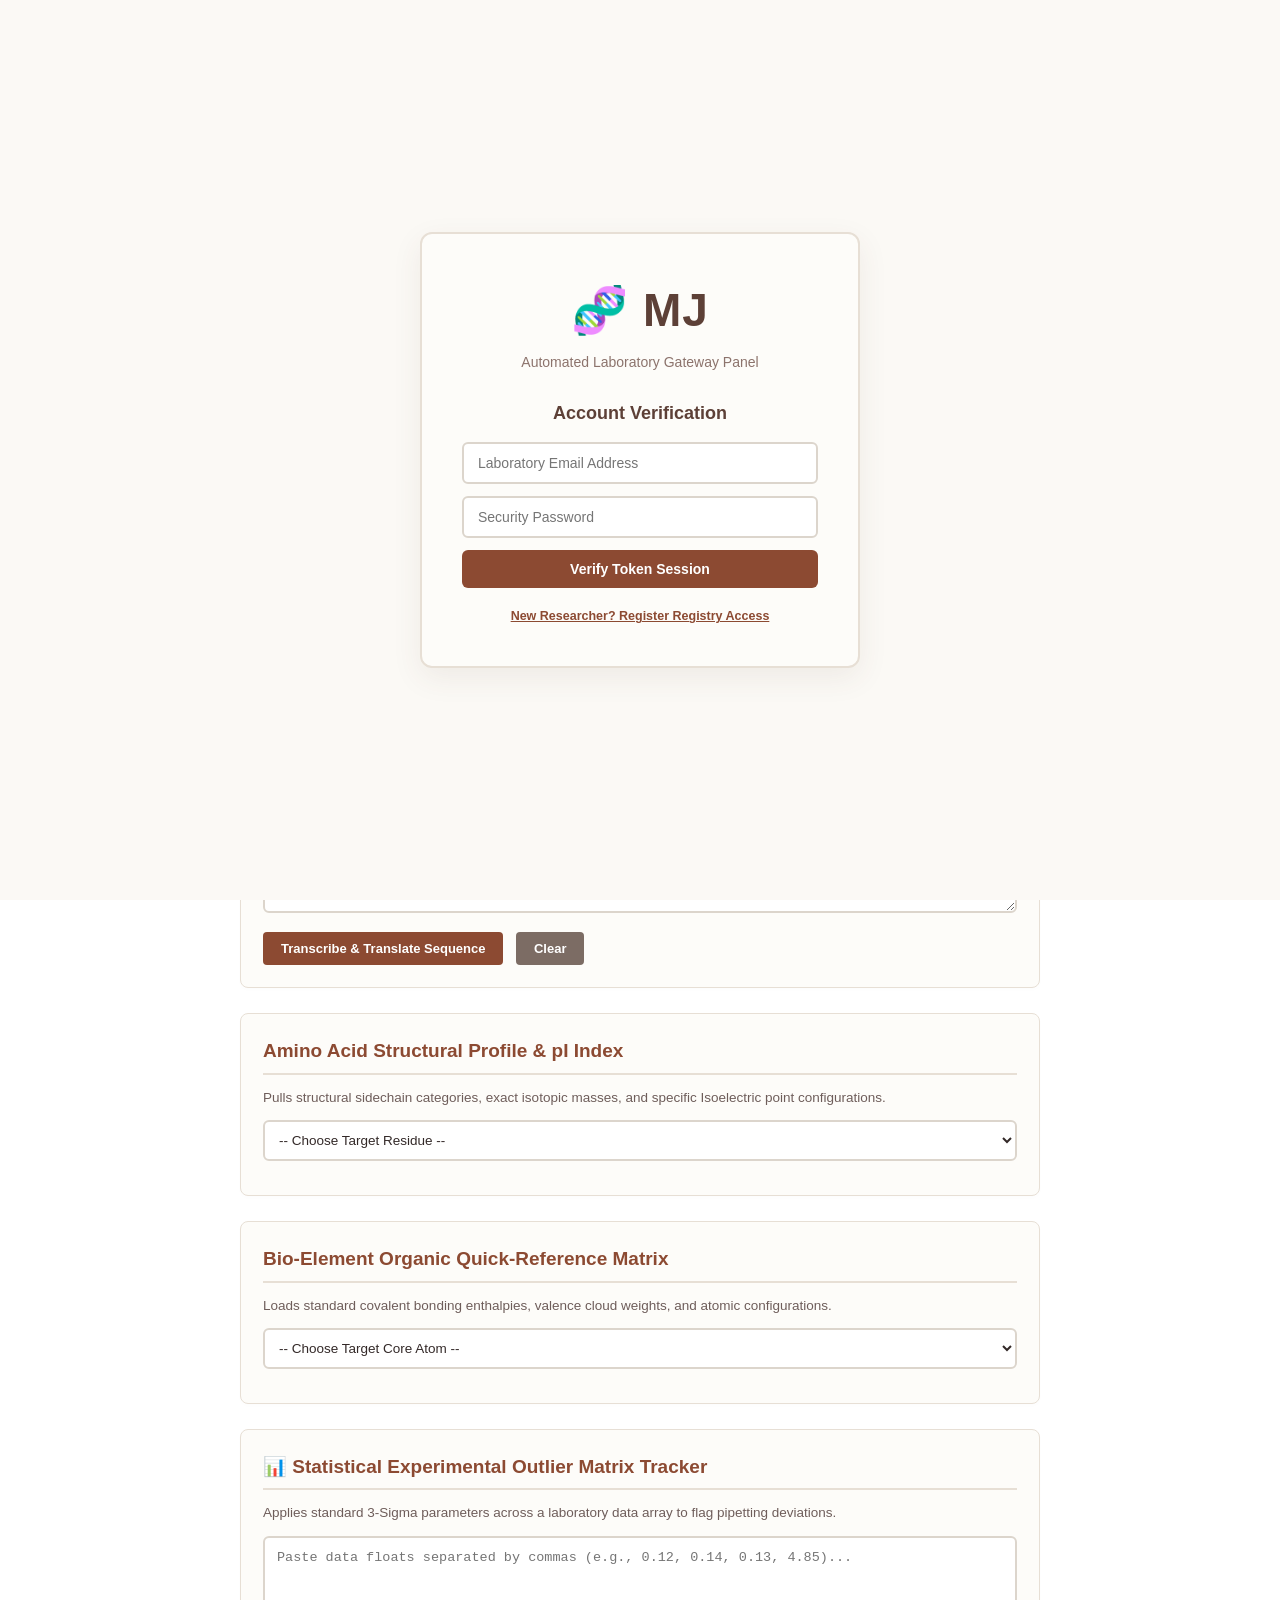
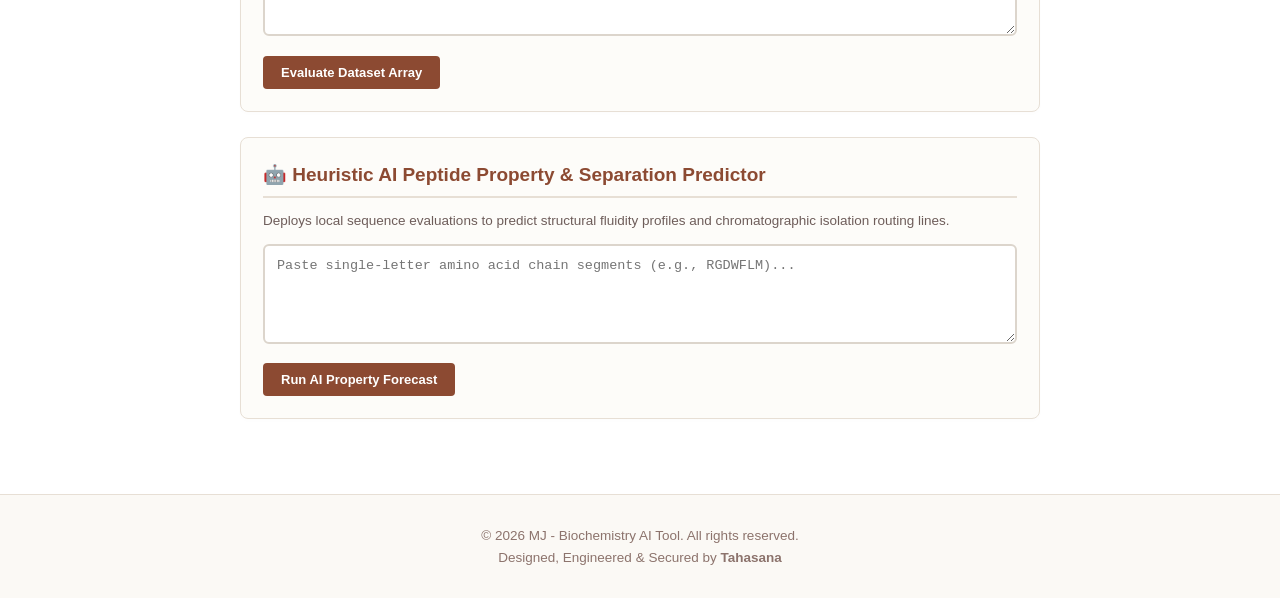
==== commit 5d079211: "Update index.html" ====
--- a/index.html
+++ b/index.html
@@ -5,379 +5,449 @@
     <meta name="viewport" content="width=device-width, initial-scale=1.0">
     <title>MJ - Biochemistry AI Tool</title>
     <style>
+        /* Retro-Vintage Autumn Design Variables */
+        :root {
+            --bg-canvas: #fbf9f5;      /* Warm Vintage Cream */
+            --header-dark: #2d1a12;    /* Dark Espresso */
+            --header-light: #5d4037;   /* Medium Espresso */
+            --accent-rust: #8c4a32;    /* Terracotta Rust */
+            --border-oat: #e7dfd5;     /* Muted Oatmeal */
+            --text-main: #4a3e3d;      /* Deep Earth Charcoal */
+        }
+
         * { box-sizing: border-box; margin: 0; padding: 0; font-family: 'Segoe UI', Tahoma, Geneva, Verdana, sans-serif; }
-        body { background-color: #fbf9f5; color: #4a3e3d; line-height: 1.6; }
+        body { background-color: var(--bg-canvas); color: var(--text-main); line-height: 1.6; }
         .container { max-width: 1100px; margin: 0 auto; padding: 0 20px; }
         
-        /* Header & Navigation - Retro Dark Espresso Espresso */
-        .navbar { background: linear-gradient(135deg, #5d4037, #2d1a12); color: #f5efe6; padding: 20px 0; box-shadow: 0 4px 12px rgba(0,0,0,0.08); border-bottom: 3px solid #8c4a32; }
+        /* Full Screen Portal Lockdown Gateway Overlay Screen */
+        #lockdownWindow {
+            position: fixed;
+            top: 0;
+            left: 0;
+            width: 100%;
+            height: 100%;
+            background-color: var(--bg-canvas);
+            z-index: 9999;
+            display: flex;
+            justify-content: center;
+            align-items: center;
+            padding: 20px;
+        }
+
+        .auth-card {
+            background: #fdfcf9;
+            border: 2px solid var(--border-oat);
+            border-radius: 12px;
+            padding: 40px;
+            width: 100%;
+            max-width: 440px;
+            box-shadow: 0 10px 30px rgba(93, 64, 55, 0.08);
+            text-align: center;
+        }
+
+        .auth-card h1 { font-size: 46px; color: var(--header-light); margin-bottom: 4px; font-weight: 800; letter-spacing: 1px; }
+        .auth-card p { color: #8c736c; font-size: 14px; margin-bottom: 25px; }
+        .auth-card h3 { color: var(--header-light); margin-bottom: 15px; font-size: 18px; }
+        .auth-card input { width: 100%; padding: 11px 14px; border: 2px solid #dcd5cc; border-radius: 6px; font-size: 14px; margin-bottom: 12px; outline: none; background: white; color: var(--text-main); }
+        .auth-card input:focus { border-color: var(--accent-rust); }
+        .auth-toggle-msg { font-size: 12.5px; color: var(--accent-rust); margin-top: 18px; cursor: pointer; font-weight: bold; text-decoration: underline; }
+        
+        .btn-block { width: 100%; padding: 11px; font-size: 14px; font-weight: bold; background-color: var(--accent-rust); color: white; border: none; border-radius: 6px; cursor: pointer; }
+        .btn-block:hover { background-color: #6f3724; }
+
+        /* Base Application Layout Styles */
+        .navbar { background: linear-gradient(135deg, var(--header-light), var(--header-dark)); color: #f5efe6; padding: 18px 0; border-bottom: 3px solid var(--accent-rust); }
         .navbar .container { display: flex; justify-content: space-between; align-items: center; }
         .logo { font-size: 24px; font-weight: bold; letter-spacing: 1px; color: #f5efe6; }
-        .nav-links { display: flex; gap: 20px; list-style: none; }
-        .nav-links a { color: rgba(245,239,230,0.8); text-decoration: none; font-weight: 600; transition: color 0.2s; }
-        .nav-links a:hover { color: #f5efe6; }
-
-        /* Hero Welcome Panel - Soft Warm Vintage Cream */
-        .hero { background: #fdfbf7; padding: 60px 0; text-align: center; border-bottom: 1px solid #e7dfd5; }
-        .hero h2 { font-size: 36px; color: #5d4037; margin-bottom: 10px; font-weight: 700; }
-        .hero p { color: #8c736c; font-size: 18px; margin-bottom: 20px; }
-
-        /* Features Dashboard Grid */
-        .features { padding: 50px 0; text-align: center; background: #fbf9f5; }
-        .features h2 { color: #5d4037; margin-bottom: 30px; font-size: 28px; }
-        .feature-grid { display: grid; grid-template-columns: repeat(auto-fit, minmax(220px, 1fr)); gap: 20px; }
-        .feature-card { background: white; padding: 25px; border-radius: 8px; border: 1px solid #e7dfd5; box-shadow: 0 2px 4px rgba(0,0,0,0.01); }
-        .feature-card h3 { color: #8c4a32; margin-bottom: 10px; font-size: 18px; }
-        .feature-card p { color: #7c6864; font-size: 13px; }
-
-        /* TABBED UTILITY NAVIGATOR STRIP - Autumn Autumn Tones */
-        .tabs-nav { display: flex; justify-content: center; gap: 10px; margin: 30px auto 10px auto; max-width: 850px; flex-wrap: wrap; padding: 0 10px; }
-        .tab-btn { padding: 12px 20px; font-size: 14px; font-weight: bold; background: #e7dfd5; color: #5d4037; border: none; border-radius: 6px; cursor: pointer; transition: all 0.2s ease-in-out; border-bottom: 2px solid #cdbfb0; }
-        .tab-btn:hover { background: #decbba; color: #2d1a12; }
-        .tab-btn.active { background: #8c4a32; color: white; border-bottom: 2px solid #5d2211; box-shadow: 0 4px 10px rgba(140,74,50,0.25); }
-
-        /* Computational Interfaces Workspace */
-        .tools { padding: 20px 0 40px 0; background: white; text-align: center; border-top: 1px solid #e7dfd5; }
-        .tools h2 { color: #5d4037; margin-bottom: 25px; font-size: 28px; }
+        .session-badge { background: #7c6c64; padding: 5px 12px; border-radius: 4px; font-size: 12px; font-weight: bold; color: white; transition: background 0.3s; }
+        
+        .hero { background: #fdfbf7; padding: 35px 0; text-align: center; border-bottom: 1px solid var(--border-oat); }
+        .hero h2 { font-size: 38px; color: var(--header-light); margin-bottom: 8px; font-weight: 700; }
+        .hero p { color: #8c736c; font-size: 16px; margin-bottom: 12px; }
+        .dev-credit { display: inline-block; background: #decbba; color: var(--header-light); font-size: 11px; font-weight: bold; padding: 5px 14px; border-radius: 20px; border: 1px solid #cdbfb0; text-transform: uppercase; letter-spacing: 0.5px; }
+        
+        .tabs-nav { display: flex; justify-content: center; gap: 8px; margin: 25px auto 10px auto; max-width: 1000px; flex-wrap: wrap; padding: 0 10px; }
+        .tab-btn { padding: 12px 18px; font-size: 13px; font-weight: bold; background: var(--border-oat); color: var(--header-light); border: none; border-radius: 6px; cursor: pointer; transition: all 0.2s ease-in-out; border-bottom: 2px solid #cdbfb0; }
+        .tab-btn:hover { background: #decbba; color: var(--header-dark); }
+        .tab-btn.active { background: var(--accent-rust); color: white; border-bottom: 2px solid #5d2211; box-shadow: 0 4px 10px rgba(140,74,50,0.25); }
+        
+        /* App Components Workspace View Containers */
+        .app-workspace { padding: 15px 0 50px 0; background: white; border-top: 1px solid var(--border-oat); }
         .tab-content { display: none; }
         .tab-content.active { display: block; animation: fadeIn 0.3s ease-in-out; }
-
-        .tool-section { max-width: 750px; margin: 0 auto 30px auto; padding: 25px; background: #fdfcf9; border: 1px solid #e7dfd5; border-radius: 8px; text-align: left; box-shadow: 0 3px 6px rgba(0,0,0,0.01); }
-        .tool-section h3 { color: #8c4a32; margin-bottom: 15px; font-size: 20px; border-bottom: 2px solid #e7dfd5; padding-bottom: 8px; }
-        .tool-section p { font-size: 14px; color: #6e5d5a; margin-bottom: 15px; }
         
-        textarea { width: 100%; height: 120px; padding: 15px; border: 2px solid #dcd5cc; border-radius: 6px; font-family: monospace; font-size: 14px; margin-bottom: 15px; resize: vertical; outline: none; background-color: white; color: #332928; }
-        textarea:focus { border-color: #8c4a32; }
+        .tool-section { max-width: 800px; margin: 0 auto 25px auto; padding: 22px; background: #fdfcf9; border: 1px solid var(--border-oat); border-radius: 8px; text-align: left; box-shadow: 0 2px 5px rgba(0,0,0,0.01); }
+        .tool-section h3 { color: var(--accent-rust); margin-bottom: 12px; font-size: 19px; border-bottom: 2px solid var(--border-oat); padding-bottom: 6px; }
+        .tool-section p { font-size: 13.5px; color: #6e5d5a; margin-bottom: 12px; }
         
-        input[type="number"], input[type="text"], select { width: 100%; padding: 10px; border: 2px solid #dcd5cc; border-radius: 6px; font-size: 14px; margin-bottom: 15px; outline: none; background-color: white; color: #332928; }
-        input[type="number"]:focus, input[type="text"]:focus, select:focus { border-color: #8c4a32; }
-        label { font-size: 13px; font-weight: bold; color: #5d4037; display: block; margin-bottom: 5px; }
-
-        /* Autumn Control Action Buttons */
-        .btn { padding: 10px 22px; font-size: 14px; font-weight: bold; border-radius: 4px; border: none; cursor: pointer; display: inline-block; transition: background 0.2s; }
-        .btn-primary { background-color: #8c4a32; color: white; margin-right: 10px; }
+        /* Functional Form Input Elements */
+        textarea { width: 100%; height: 100px; padding: 12px; border: 2px solid #dcd5cc; border-radius: 6px; font-family: monospace; font-size: 13.5px; margin-bottom: 12px; resize: vertical; outline: none; background: white; color: #332928; }
+        textarea:focus { border-color: var(--accent-rust); }
+        input[type="number"], input[type="text"], select { width: 100%; padding: 10px; border: 2px solid #dcd5cc; border-radius: 6px; font-size: 13.5px; margin-bottom: 12px; outline: none; background: white; color: #332928; }
+        input[type="number"]:focus, input[type="text"]:focus, select:focus { border-color: var(--accent-rust); }
+        label { font-size: 12.5px; font-weight: bold; color: var(--header-light); display: block; margin-bottom: 4px; }
+        .grid-2 { display: grid; grid-template-columns: repeat(auto-fit, minmax(180px, 1fr)); gap: 12px; }
+        
+        .btn { padding: 9px 18px; font-size: 13px; font-weight: bold; border-radius: 4px; border: none; cursor: pointer; display: inline-block; transition: background 0.2s; margin-right: 8px; }
+        .btn-primary { background-color: var(--accent-rust); color: white; }
         .btn-primary:hover { background-color: #6f3724; }
-        .btn-secondary { background-color: #7c6c64; color: white; margin-right: 10px; }
+        .btn-secondary { background-color: #7c6c64; color: white; }
         .btn-secondary:hover { background-color: #63554e; }
-
-        .result-box { margin-top: 15px; display: none; padding: 15px; border-radius: 4px; text-align: left; }
-
-        @keyframes fadeIn {
-            from { opacity: 0; transform: translateY(8px); }
-            to { opacity: 1; transform: translateY(0); }
-        }
+        .btn-danger { background-color: #b71c1c; color: white; }
+        .btn-danger:hover { background-color: #801010; }
+        .btn-sm { padding: 5px 10px; font-size: 11.5px; border-radius: 4px; }
+        
+        .result-box { margin-top: 12px; display: none; padding: 14px; border-radius: 4px; text-align: left; border-left: 4px solid var(--accent-rust); background: #fffdf9; font-size: 13.5px; }
+
+        /* Concurrent Timers Node Grid Panel Layout */
+        .timer-grid { display: grid; grid-template-columns: repeat(auto-fit, minmax(130px, 1fr)); gap: 12px; margin-bottom: 12px; background: #decbba; padding: 12px; border-radius: 6px; }
+        .timer-node { background: var(--header-light); color: white; padding: 10px; border-radius: 4px; text-align: center; font-weight: bold; font-family: monospace; font-size: 18px; }
+
+        /* System Audit Logs Data Layout Table Components */
+        .log-table { width: 100%; border-collapse: collapse; margin-top: 15px; font-size: 12px; text-align: left; }
+        .log-table th { background: var(--header-light); color: white; padding: 10px; font-weight: bold; }
+        .log-table td { padding: 10px; border-bottom: 1px solid var(--border-oat); color: var(--text-main); vertical-align: top; }
+        .log-table tr:nth-child(even) { background: #fdfbf7; }
+        .log-data-drawer { background: #f5efe6; padding: 10px; border-radius: 4px; margin-top: 5px; font-family: monospace; font-size: 11.5px; white-space: pre-wrap; word-break: break-all; border-left: 3px solid var(--accent-rust); display: none; }
+        .toggle-drawer-btn { color: var(--accent-rust); cursor: pointer; text-decoration: underline; font-weight: bold; }
+
+        footer { padding: 30px 0; text-align: center; font-size: 13.5px; color: #8c736c; border-top: 1px solid var(--border-oat); }
+        @keyframes fadeIn { from { opacity: 0; transform: translateY(6px); } to { opacity: 1; transform: translateY(0); } }
     </style>
 </head>
 <body>
 
+    <div id="lockdownWindow">
+        <div class="auth-card">
+            <h1>🧬 MJ</h1>
+            <p>Automated Laboratory Gateway Panel</p>
+            
+            <div id="loginFormSubFrame">
+                <h3>Account Verification</h3>
+                <input type="email" id="loginEmail" placeholder="Laboratory Email Address">
+                <input type="password" id="loginPass" placeholder="Security Password">
+                <button class="btn-block" onclick="executeSystemLogin()">Verify Token Session</button>
+                <div class="auth-toggle-msg" onclick="toggleAuthView(true)">New Researcher? Register Registry Access</div>
+            </div>
+
+            <div id="signupFormSubFrame" style="display: none;">
+                <h3>New Node Sign-Up Registration</h3>
+                <input type="text" id="regName" placeholder="Full Core Member Name">
+                <input type="email" id="regEmail" placeholder="Valid Institutional Email">
+                <input type="text" id="regPhone" placeholder="Mobile Phone Contact Line">
+                <input type="password" id="regPass" placeholder="Create Security Access Pass">
+                
+                <div id="adminPinWrapper" style="display: none; background: #decbba; padding: 10px; border-radius: 6px; margin-bottom: 12px; text-align: left;">
+                    <label style="color: var(--header-dark); font-weight: bold;">⚠️ Admin Identity Validation PIN Required:</label>
+                    <input type="password" id="regAdminPin" placeholder="Enter System Secret Master PIN" style="margin-bottom: 0;">
+                </div>
+
+                <button class="btn-block" onclick="executeSystemRegistration()">Commit Register Sequence</button>
+                <div class="auth-toggle-msg" onclick="toggleAuthView(false)">Return to Existing Terminal Login</div>
+            </div>
+        </div>
+    </div>
+
     <nav class="navbar">
         <div class="container">
-            <div class="logo">🧬 MJ WORKSPACE</div>
-            <ul class="nav-links">
-                <li><a href="#home">Home</a></li>
-                <li><a href="#features">Architecture</a></li>
-                <li><a href="#tools">Tools</a></li>
-            </ul>
+            <div class="logo">🧬 MJ</div>
+            <div style="display: flex; align-items: center; gap: 15px;">
+                <div class="session-badge" id="navUserDisplay">Session: Guest Mode</div>
+                <button class="btn btn-secondary btn-sm" style="margin-right: 0;" onclick="executeSystemLogout()">Logout Node</button>
+            </div>
         </div>
     </nav>
 
-    <section id="home" class="hero">
+    <section class="hero">
         <div class="container">
             <h2>Welcome to MJ</h2>
             <p>AI-Powered Biochemistry Analysis Workspace</p>
+            <div class="dev-credit">⚙️ System Architect: Tahasana</div>
         </div>
     </section>
 
-    <section id="features" class="features">
-        <div class="container">
-            <h2>System Architecture</h2>
-            <div class="feature-grid">
-                <div class="feature-card">
-                    <h3>🧬 Sequence Analysis</h3>
-                    <p>Analyze DNA, RNA, and protein structures cleanly.</p>
-                </div>
-                <div class="feature-card">
-                    <h3>📊 Data Analysis</h3>
-                    <p>Process experimental values and spot lab errors.</p>
-                </div>
-                <div class="feature-card">
-                    <h3>📋 Report Generation</h3>
-                    <p>Compile measurements into downloadable local logs.</p>
-                </div>
-                <div class="feature-card">
-                    <h3>🔍 Protocol Search</h3>
-                    <p>Find standard lab recipes and step-by-step assays.</p>
-                </div>
-            </div>
-        </div>
-    </section>
-
-    <div class="tabs-nav" id="tools">
+    <div class="tabs-nav">
         <button class="tab-btn active" onclick="switchTab(event, 'tab-analytics')">🧬 Core Analytics & AI</button>
         <button class="tab-btn" onclick="switchTab(event, 'tab-solutions')">🧪 Solutions & Buffers</button>
         <button class="tab-btn" onclick="switchTab(event, 'tab-kinetics')">🌀 Kinetics & Hardware</button>
         <button class="tab-btn" onclick="switchTab(event, 'tab-notebook')">📋 Utilities & Notebooks</button>
+        <button class="tab-btn" id="adminTabSelectorButton" onclick="switchTab(event, 'tab-members')" style="display: none; background: #f1ebd9; border-color:#decbba;">👤 Member Hub & Tracking</button>
     </div>
 
-    <section class="tools">
+    <section class="app-workspace">
         <div class="container">
 
             <div id="tab-analytics" class="tab-content active">
                 <div class="tool-section">
-                    <h3>Sequence Analyzer</h3>
-                    <textarea id="sequenceInput" placeholder="Enter DNA/RNA/Protein residues here (e.g., ATGCGATCG)..."></textarea>
-                    <div>
-                        <button class="btn btn-primary" onclick="analyzeSequence()">Analyze Sequence</button>
-                        <button class="btn btn-secondary" onclick="clearBox()">Clear Box</button>
-                    </div>
+                    <h3>Macromolecular Sequence Analyzer</h3>
+                    <p>Submits nucleotide strings to isolate total sequence weights, lengths, and residue counts.</p>
+                    <textarea id="sequenceInput" class="autosave" placeholder="Enter DNA, RNA, or Protein single-letter residues (e.g., ATGCGATCG)..."></textarea>
+                    <button class="btn btn-primary" onclick="runSequenceAnalyzer()">Analyze Residues</button>
+                    <button class="btn btn-secondary" onclick="clearField('sequenceInput', 'sequenceResult')">Clear</button>
                     <div id="sequenceResult" class="result-box" style="font-family: monospace;"></div>
                 </div>
 
                 <div class="tool-section">
-                    <h3>Connection Health Check</h3>
-                    <p>Test if your frontend interface is securely linked with your live cloud engine core.</p>
-                    <div>
-                        <button class="btn btn-primary" onclick="checkHealth()">Check Health</button>
-                    </div>
-                    <div id="healthResult" class="result-box" style="font-family: monospace;"></div>
-                </div>
-
-                <div class="tool-section">
-                    <h3>📊 Data Analysis</h3>
-                    <p>Paste raw numerical laboratory values separated by commas below:</p>
-                    <textarea id="dataInput" placeholder="Enter numbers here (e.g., 0.12, 0.15, 0.14, 0.13, 4.80)..."></textarea>
-                    <div>
-                        <button class="btn btn-primary" onclick="analyzeData()">Process Data</button>
-                        <button class="btn btn-secondary" onclick="clearDataBox()">Clear Box</button>
-                    </div>
+                    <h3>The Central Dogma Transcriptor (DNA ➔ RNA ➔ Protein)</h3>
+                    <p>Processes raw coding DNA template strands, synthesizes messenger RNA loops, and decodes the functional peptide folds using a local codon database matrix.</p>
+                    <textarea id="dogmaInput" class="autosave" placeholder="Enter coding DNA nucleotides template string (e.g., ATG-GCA-GTC)..."></textarea>
+                    <button class="btn btn-primary" onclick="runCentralDogmaEngine()">Transcribe & Translate Sequence</button>
+                    <button class="btn btn-secondary" onclick="clearField('dogmaInput', 'dogmaResult')">Clear</button>
+                    <div id="dogmaResult" class="result-box" style="font-family: monospace; line-height: 1.6;"></div>
+                </div>
+
+                <div class="tool-section">
+                    <h3>Amino Acid Structural Profile & pI Index</h3>
+                    <p>Pulls structural sidechain categories, exact isotopic masses, and specific Isoelectric point configurations.</p>
+                    <select id="aaSelect" class="autosave" onchange="runAminoAcidLookup()">
+                        <option value="">-- Choose Target Residue --</option>
+                        <option value="A">Alanine (Ala / A) - Aliphatic Nonpolar</option>
+                        <option value="R">Arginine (Arg / R) - Positively Charged Basic</option>
+                        <option value="N">Asparagine (Asn / N) - Polar Uncharged</option>
+                        <option value="D">Aspartic Acid (Asp / D) - Negatively Charged Acidic</option>
+                        <option value="C">Cysteine (Cys / C) - Reactive Thiol Hydrophilic</option>
+                        <option value="E">Glutamic Acid (Glu / E) - Negatively Charged Acidic</option>
+                        <option value="Q">Glutamine (Gln / Q) - Polar Amide</option>
+                        <option value="G">Glycine (Gly / G) - Flexible Achiral Structure</option>
+                        <option value="H">Histidine (His / H) - Aromatic Imidazole Catalytic Ring</option>
+                        <option value="I">Isoleucine (Ile / I) - Aliphatic Hydrophobic Core</option>
+                        <option value="L">Leucine (Leu / L) - Hydrophobic Branched Chain</option>
+                        <option value="K">Lysine (Lys / K) - Basic Amino Sidechain Aliphatic</option>
+                        <option value="M">Methionine (Met / M) - Thioether Initiator Residue</option>
+                        <option value="F">Phenylalanine (Phe / F) - Bulky Benzene Aromatic</option>
+                        <option value="P">Proline (Pro / P) - Structural Kinking Imino Ring</option>
+                        <option value="S">Serine (Ser / S) - Hydroxyl Polar Target Nucleophile</option>
+                        <option value="T">Threonine (Thr / T) - Hydroxyl Polar Branched Target</option>
+                        <option value="W">Tryptophan (Trp / W) - Indole High Fluorescent Aromatic</option>
+                        <option value="Y">Tyrosine (Tyr / Y) - Phenolic Coordinating Aromatic Ring</option>
+                        <option value="V">Valine (Val / V) - Hydrophobic Aliphatic Branched</option>
+                    </select>
+                    <div id="aaResultContainer" class="result-box" style="font-family: monospace;"></div>
+                </div>
+
+                <div class="tool-section">
+                    <h3>Bio-Element Organic Quick-Reference Matrix</h3>
+                    <p>Loads standard covalent bonding enthalpies, valence cloud weights, and atomic configurations.</p>
+                    <select id="elementSelect" class="autosave" onchange="runElementLookup()">
+                        <option value="">-- Choose Target Core Atom --</option>
+                        <option value="C">Carbon (C) - Organic Infrastructure Node</option>
+                        <option value="H">Hydrogen (H) - Solution Matrix Proton</option>
+                        <option value="N">Nitrogen (N) - Peptidyl Planar Amide Link</option>
+                        <option value="O">Oxygen (O) - Hydrogen Bond Dipole Acceptor</option>
+                        <option value="P">Phosphorus (P) - Nucleic Acid Phosphoanhydride Bridge</option>
+                        <option value="S">Sulfur (S) - Covalent Disulfide Tertiary Lock</option>
+                    </select>
+                    <div id="elementResultContainer" class="result-box" style="font-family: monospace;"></div>
+                </div>
+
+                <div class="tool-section">
+                    <h3>📊 Statistical Experimental Outlier Matrix Tracker</h3>
+                    <p>Applies standard 3-Sigma parameters across a laboratory data array to flag pipetting deviations.</p>
+                    <textarea id="dataInput" class="autosave" placeholder="Paste data floats separated by commas (e.g., 0.12, 0.14, 0.13, 4.85)..."></textarea>
+                    <button class="btn btn-primary" onclick="runStatisticalOutlierEngine()">Evaluate Dataset Array</button>
                     <div id="dataResult" class="result-box" style="font-family: monospace;"></div>
                 </div>
 
                 <div class="tool-section">
-                    <h3>🔍 Amino Acid Structural Profile & pI Index</h3>
-                    <p>Select a specific residual amino acid to load its structural configurations, side-chain chemistry classification, molecular weight, and exact Isoelectric Point ($pI$) markers.</p>
-                    <label>Select Target Amino Acid</label>
-                    <select id="aaSelect" onchange="loadAminoAcidProfile()">
-                        <option value="">-- Choose Amino Acid --</option>
-                        <option value="A">Alanine (Ala / A) - Nonpolar</option>
-                        <option value="R">Arginine (Arg / R) - Basic</option>
-                        <option value="N">Asparagine (Asn / N) - Polar</option>
-                        <option value="D">Aspartic Acid (Asp / D) - Acidic</option>
-                        <option value="C">Cysteine (Cys / C) - Polar / Thiol</option>
-                        <option value="E">Glutamic Acid (Glu / E) - Acidic</option>
-                        <option value="Q">Glutamine (Gln / Q) - Polar</option>
-                        <option value="G">Glycine (Gly / G) - Nonpolar</option>
-                        <option value="H">Histidine (His / H) - Basic / Imidazole</option>
-                        <option value="I">Isoleucine (Ile / I) - Aliphatic</option>
-                        <option value="L">Leucine (Leu / L) - Aliphatic</option>
-                        <option value="K">Lysine (Lys / K) - Basic</option>
-                        <option value="M">Methionine (Met / M) - Thioether</option>
-                        <option value="F">Phenylalanine (Phe / F) - Aromatic</option>
-                        <option value="P">Proline (Pro / P) - Cyclic Imino Acid</option>
-                        <option value="S">Serine (Ser / S) - Hydroxyl</option>
-                        <option value="T">Threonine (Thr / T) - Hydroxyl</option>
-                        <option value="W">Tryptophan (Trp / W) - Aromatic Indole</option>
-                        <option value="Y">Tyrosine (Tyr / Y) - Phenolic</option>
-                        <option value="V">Valine (Val / V) - Aliphatic</option>
+                    <h3>🤖 Heuristic AI Peptide Property & Separation Predictor</h3>
+                    <p>Deploys local sequence evaluations to predict structural fluidity profiles and chromatographic isolation routing lines.</p>
+                    <textarea id="aiPeptideInput" class="autosave" placeholder="Paste single-letter amino acid chain segments (e.g., RGDWFLM)..."></textarea>
+                    <button class="btn btn-primary" onclick="runAIPredictorEngine()">Run AI Property Forecast</button>
+                    <div id="aiResultContainer" class="result-box" style="font-family: monospace;"></div>
+                </div>
+            </div>
+
+            <div id="tab-solutions" class="tab-content">
+                <div class="tool-section">
+                    <h3>🧪 Solid Solution Molarity Mass Weight Engine</h3>
+                    <div class="grid-2">
+                        <div><label>Formula Weight (g/mol)</label><input type="number" id="molInputMW" class="autosave" placeholder="e.g., 180.16"></div>
+                        <div><label>Target Molarity (M)</label><input type="number" id="molInputMolarity" class="autosave" placeholder="e.g., 0.5"></div>
+                        <div><label>Target Volume (mL)</label><input type="number" id="molInputVolume" class="autosave" placeholder="e.g., 250"></div>
+                    </div>
+                    <button class="btn btn-primary" onclick="runMolarityCalculator()">Compute Target Mass</button>
+                    <div id="molarityResultContainer" class="result-box"></div>
+                </div>
+
+                <div class="tool-section">
+                    <h3>📉 Beer-Lambert Spectrophotometry Concentration Finder</h3>
+                    <div class="grid-2">
+                        <div><label>Absorbance Scale (A)</label><input type="number" id="beerAbsorbance" class="autosave" placeholder="e.g., 0.45"></div>
+                        <div><label>Extinction Coeff (M⁻¹cm⁻¹)</label><input type="number" id="beerExtinction" class="autosave" placeholder="e.g., 6220"></div>
+                        <div><label>Path Length (cm)</label><input type="number" id="beerPathLength" class="autosave" value="1"></div>
+                    </div>
+                    <button class="btn btn-primary" onclick="runBeerLambertCalculator()">Compute Absorbance Concentration</button>
+                    <div id="beerResultContainer" class="result-box"></div>
+                </div>
+
+                <div class="tool-section">
+                    <h3>🧬 Nucleic Acid Purity Inspector ($A_{260}/A_{280}$ Ratio Analyzer)</h3>
+                    <p>Evaluates sample isolation quality controls via optical quotient thresholds to verify macromolecular health constraints.</p>
+                    <div class="grid-2">
+                        <div><label>Absorbance at 260 nm (A₂₆₀)</label><input type="number" id="purityA260" class="autosave" placeholder="e.g., 0.38" step="any"></div>
+                        <div><label>Absorbance at 280 nm (A₂₈₀)</label><input type="number" id="purityA280" class="autosave" placeholder="e.g., 0.21" step="any"></div>
+                    </div>
+                    <button class="btn btn-primary" onclick="runPurityRatioInspector()">Inspect Sample Extract</button>
+                    <div id="purityResultContainer" class="result-box"></div>
+                </div>
+
+                <div class="tool-section">
+                    <h3>⚗️ Henderson-Hasselbalch Weak Buffer Proportion System</h3>
+                    <div class="grid-2">
+                        <div><label>Target pH Coordinate</label><input type="number" id="bufferTargetPH" class="autosave" placeholder="e.g., 7.4" step="any"></div>
+                        <div><label>Acid dissociation (pKa)</label><input type="number" id="bufferPKa" class="autosave" placeholder="e.g., 7.21" step="any"></div>
+                        <div><label>Total Strength Molarity (M)</label><input type="number" id="bufferTotalConc" class="autosave" placeholder="e.g., 0.1" step="any"></div>
+                    </div>
+                    <button class="btn btn-primary" onclick="runHendersonHasselbalchCalculator()">Compute Mixing Proportions</button>
+                    <div id="bufferResultContainer" class="result-box" style="font-family: monospace;"></div>
+                </div>
+
+                <div class="tool-section">
+                    <h3>💦 Stock Concentrate Serial Dilution Engine (C₁V₁ = C₂V₂)</h3>
+                    <div class="grid-2">
+                        <div><label>Stock Strength (C₁)</label><input type="number" id="dilutionC1" class="autosave" placeholder="e.g., 10"></div>
+                        <div><label>Target Working Strength (C₂)</label><input type="number" id="dilutionC2" class="autosave" placeholder="e.g., 1"></div>
+                        <div><label>Target Final Volume (V₂) (mL)</label><input type="number" id="dilutionV2" class="autosave" placeholder="e.g., 500"></div>
+                    </div>
+                    <button class="btn btn-primary" onclick="runDilutionEquation()">Compute Volumetric Mix</button>
+                    <div id="dilutionResultContainer" class="result-box" style="font-family: monospace;"></div>
+                </div>
+
+                <div class="tool-section">
+                    <h3>🧪 PCR Master Mix Formulation Assistant</h3>
+                    <p>Assembles individual micro-reagent ratios into a localized bulk combination workflow, factoring in a 10% buffering matrix expansion buffer to offset wall retention.</p>
+                    <label>Total Number of Reaction Tubes to Run:</label>
+                    <input type="number" id="pcrTubesCount" class="autosave" placeholder="e.g., 24">
+                    <button class="btn btn-primary" onclick="runPCRMasterMixFormulator()">Formulate Batch Mix Recipes</button>
+                    <div id="pcrMixResultContainer" class="result-box" style="font-family: monospace;"></div>
+                </div>
+            </div>
+
+            <div id="tab-kinetics" class="tab-content">
+                <div class="tool-section">
+                    <h3>📊 Enzyme Kinetics Michaelis-Menten Plotter</h3>
+                    <div style="display: flex; flex-wrap: wrap; gap: 20px;">
+                        <div style="flex: 1; min-width: 240px;">
+                            <label>Max Velocity (Vmax) (μmol/min)</label><input type="number" id="enzymeVmax" class="autosave" placeholder="e.g., 120">
+                            <label>Michaelis Constant (Km) (mM)</label><input type="number" id="enzymeKm" class="autosave" placeholder="e.g., 2.5">
+                            <label>Substrate Load [S] (mM)</label><input type="number" id="enzymeSubstrate" class="autosave" placeholder="e.g., 5.0">
+                            <button class="btn btn-primary" style="margin-top: 10px;" onclick="runEnzymeKineticsEngine()">Process & Plot Saturation Curve</button>
+                        </div>
+                        <div style="flex: 1; min-width: 240px; text-align: center; background: white; border: 1px dashed var(--border-oat); padding: 10px; border-radius: 6px;">
+                            <label style="font-size:11px; font-weight:bold; color:var(--header-light); margin-bottom:5px; display:block;">Saturation Hyperbola Trace</label>
+                            <canvas id="kineticsCanvas" width="300" height="150" style="border:1px solid var(--border-oat); background: #ffffff;"></canvas>
+                        </div>
+                    </div>
+                    <div id="enzymeResultContainer" class="result-box" style="font-family: monospace;"></div>
+                </div>
+
+                <div class="tool-section">
+                    <h3>⚗️ Buffer Titration Curve Simulator (pH Behavior)</h3>
+                    <p>Traces the active response across a buffer system following step additions of hydroxide equivalents, mapping out the functional buffering region plateau window.</p>
+                    <div style="display: flex; flex-wrap: wrap; gap: 20px;">
+                        <div style="flex: 1; min-width: 240px;">
+                            <label>Weak Dissociation Base Parameter (pKa)</label><input type="number" id="titrationPKa" class="autosave" placeholder="e.g., 4.76" step="any">
+                            <button class="btn btn-primary" style="margin-top: 10px;" onclick="runTitrationSimulator()">Simulate Titration Curve</button>
+                        </div>
+                        <div style="flex: 1; min-width: 240px; text-align: center; background: white; border: 1px dashed var(--border-oat); padding: 10px; border-radius: 6px;">
+                            <label style="font-size:11px; font-weight:bold; color:var(--header-light); margin-bottom:5px; display:block;">Sigmoidal S-Curve Buffer Trace</label>
+                            <canvas id="titrationCanvas" width="300" height="150" style="border:1px solid var(--border-oat); background: #ffffff;"></canvas>
+                        </div>
+                    </div>
+                    <div id="titrationResultContainer" class="result-box" style="font-family: monospace;"></div>
+                </div>
+
+                <div class="tool-section">
+                    <h3>🌀 Centrifuge Operational Vector Converter (RPM ⇄ RCF)</h3>
+                    <div class="grid-2">
+                        <div><label>Rotor Radius Geometry (r) (cm)</label><input type="number" id="rotorRadius" class="autosave" placeholder="e.g., 9.5"></div>
+                        <div><label>Instrument Spin Profile Speed (RPM)</label><input type="number" id="rotorRPM" class="autosave" placeholder="e.g., 4000"></div>
+                    </div>
+                    <button class="btn btn-primary" onclick="runCentrifugeConverter()">Compute Centrifugal Gravity Matrix</button>
+                    <div id="rcfResultContainer" class="result-box" style="font-family: monospace;"></div>
+                </div>
+            </div>
+
+            <div id="tab-notebook" class="tab-content">
+                <div class="tool-section">
+                    <h3>📈 Dynamic Peptide Charge-versus-pH Curve Generator</h3>
+                    <p>Scans sequence strings across the full pH continuum, plotting sidechain dissociation profiles to isolate the exact isoelectric junction crossing coordinate.</p>
+                    <textarea id="chargeCurveInput" class="autosave" placeholder="Enter target amino acid single-letter string residues (e.g., RGDDKKHE)..."></textarea>
+                    <div style="display: flex; flex-wrap: wrap; gap: 20px; align-items: flex-start;">
+                        <button class="btn btn-primary" onclick="runPeptideChargeCurveEngine()">Map Charge Spectrum Graph</button>
+                        <div style="flex: 1; min-width: 260px; text-align: center;">
+                            <canvas id="chargeCanvas" width="320" height="140" style="border: 1px solid var(--border-oat); background: #ffffff;"></canvas>
+                        </div>
+                    </div>
+                    <div id="chargeCurveResultContainer" class="result-box" style="font-family: monospace;"></div>
+                </div>
+
+                <div class="tool-section">
+                    <h3>⏱️ Multi-Stage Incubation Lab Timer Matrix</h3>
+                    <p>Runs concurrent independent down-counting interval arrays tied to time-sensitive biochemical protocols.</p>
+                    <div class="timer-grid">
+                        <div><div class="timer-node" id="timerDisplayA">60:00</div><label style="text-align:center; font-size:11px;">1. Cell Lysis</label><button class="btn btn-primary btn-sm" style="width:100%; margin-top:4px;" onclick="triggerLabClock('A', 3600)">Start Phase</button></div>
+                        <div><div class="timer-node" id="timerDisplayB">10:00</div><label style="text-align:center; font-size:11px;">2. Centrifuge Pelleting</label><button class="btn btn-primary btn-sm" style="width:100%; margin-top:4px;" onclick="triggerLabClock('B', 600)">Start Phase</button></div>
+                        <div><div class="timer-node" id="timerDisplayC rounded">60:00</div><label style="text-align:center; font-size:11px;">3. Membrane Blocking</label><button class="btn btn-primary btn-sm" style="width:100%; margin-top:4px;" onclick="triggerLabClock('C', 3600)">Start Phase</button></div>
+                    </div>
+                </div>
+
+                <div class="tool-section">
+                    <h3>📋 Formatted Notebook Report Compiler</h3>
+                    <div class="grid-2">
+                        <div><label>Researcher Signature Name</label><input type="text" id="reportAuthor" class="autosave" placeholder="e.g., Uzair Ibrahim Bhat"></div>
+                        <div><label>Experiment Module Title</label><input type="text" id="reportTitle" class="autosave" placeholder="e.g., Extraction Quantitation Sheet"></div>
+                    </div>
+                    <label>Observation Matrix Data Logs Summary</label>
+                    <textarea id="reportContent" class="autosave" placeholder="Enter conclusions, raw readings parameters, values arrays..."></textarea>
+                    <button class="btn btn-primary" onclick="runReportCompilerExporter()">Compile & Download Notebook File</button>
+                    <div id="reportResultContainer" class="result-box"></div>
+                </div>
+
+                <div class="tool-section">
+                    <h3>🔍 Bench Methodologies Protocol Search Index</h3>
+                    <p>Loads structured step guidelines for baseline experimental assays.</p>
+                    <select id="protocolSelect" class="autosave" onchange="runProtocolDatabaseSearch()">
+                        <option value="">-- Choose Target Procedure Worksheet --</option>
+                        <option value="dna_extract">1. Extraction of Genomic DNA (Phenol-Chloroform Methodology)</option>
+                        <option value="sds_page">2. Polyacrylamide SDS-PAGE Gel Casting & Resolution Framework</option>
+                        <option value="bradford">3. Bradford Analytical Reagent Protein Quantitation Standard</option>
                     </select>
-                    <div id="aaResultContainer" class="result-box" style="font-family: monospace; line-height: 1.5;"></div>
-                </div>
-
-                <div class="tool-section">
-                    <h3>🤖 AI Peptide Property & Purification Predictor</h3>
-                    <p>Enter a primary protein peptide sequence to deploy heuristic modeling calculations for structural solubility maps.</p>
-                    <textarea id="aiPeptideInput" placeholder="Enter amino acid single-letter residues here (e.g., RGDWFLM)..."></textarea>
-                    <div>
-                        <button class="btn btn-primary" onclick="runAIPredictor()">Run AI Engine</button>
-                        <button class="btn btn-secondary" onclick="clearAIBox()">Clear Box</button>
-                    </div>
-                    <div id="aiResultContainer" class="result-box" style="font-family: monospace;"></div>
+                    <div id="protocolResultContainer" class="result-box" style="white-space: pre-wrap; font-family: monospace; max-height: 200px; overflow-y:auto; color:#332928; font-size:12.5px; border-left:4px solid var(--accent-rust);"></div>
                 </div>
             </div>
 
-            <div id="tab-solutions" class="tab-content">
-                <div class="tool-section">
-                    <h3>🧪 Molarity & Solution Prep Calculator</h3>
-                    <p>Calculate the exact mass required to prepare chemical solutions. Runs instantly in your browser.</p>
-                    <div style="display: grid; grid-template-columns: repeat(auto-fit, minmax(200px, 1fr)); gap: 15px; margin-top: 15px;">
+            <div id="tab-members" class="tab-content">
+                <div class="tool-section">
+                    <h3>👤 Registered Laboratory Terminal Node Profiles</h3>
+                    <p>Active security identities holding validation keys on this local storage instance core:</p>
+                    <div id="adminUserProfilesDisplayContainer" style="font-family: monospace; font-size:13px; color:var(--header-light); line-height: 1.8;"></div>
+                </div>
+
+                <div class="tool-section" style="max-width: 950px;">
+                    <h3>📜 Central Forensic Operation Audit Ledger</h3>
+                    <p>Tracks deep system uploads, raw parameter entries, and time markers across active profiles.</p>
+                    <div style="overflow-x: auto;">
+                        <table class="log-table">
+                            <thead>
+                                <tr>
+                                    <th>Timeline Coordinates</th>
+                                    <th>Identity Node</th>
+                                    <th>Action Log Matrix Metadata Summary</th>
+                                </tr>
+                            </thead>
+                            <tbody id="adminGlobalLoggerTableBody"></tbody>
+                        </table>
+                    </div>
+                    <div style="margin-top: 20px; display:flex; justify-content: space-between; flex-wrap:wrap; gap:15px; align-items:center;">
+                        <label style="display: inline-flex; align-items: center; font-weight:bold; font-size:13px; cursor:pointer;">
+                            <input type="checkbox" id="adminAnonymizeCheckbox" onchange="renderGlobalSystemLogMatrix()" style="margin-right: 6px; width:16px; height:16px;"> Anonymize Identity Fields (Strip Profiles for Export)
+                        </label>
                         <div>
-                            <label>Molecular Weight (g/mol)</label>
-                            <input type="number" id="molInputMW" placeholder="e.g., 180.16 (Glucose)" step="any">
+                            <button class="btn btn-primary btn-sm" onclick="exportLogMatrixToCSV()">📥 Export Sheet to CSV</button>
+                            <button class="btn btn-danger btn-sm" onclick="purgeSystemAuditLogs()">Purge System Logs</button>
                         </div>
-                        <div>
-                            <label>Target Molarity (M)</label>
-                            <input type="number" id="molInputMolarity" placeholder="e.g., 0.5" step="any">
-                        </div>
-                        <div>
-                            <label>Target Volume (mL)</label>
-                            <input type="number" id="molInputVolume" placeholder="e.g., 250" step="any">
-                        </div>
-                    </div>
-                    <div>
-                        <button class="btn btn-primary" onclick="calculateMolarityMass()">Calculate Mass</button>
-                        <button class="btn btn-secondary" onclick="clearMolarityBox()">Clear Box</button>
-                    </div>
-                    <div id="molarityResultContainer" class="result-box"></div>
-                </div>
-
-                <div class="tool-section">
-                    <h3>📉 Spectrophotometry & Concentration Calculator</h3>
-                    <p>Determine protein or nucleic acid concentration from absorbance values via the Beer-Lambert Law.</p>
-                    <div style="display: grid; grid-template-columns: repeat(auto-fit, minmax(200px, 1fr)); gap: 15px; margin-top: 15px;">
-                        <div>
-                            <label>Absorbance Reading (A)</label>
-                            <input type="number" id="beerAbsorbance" placeholder="e.g., 0.45" step="any">
-                        </div>
-                        <div>
-                            <label>Extinction Coefficient (ε) (M⁻¹cm⁻¹)</label>
-                            <input type="number" id="beerExtinction" placeholder="e.g., 6220" step="any">
-                        </div>
-                        <div>
-                            <label>Cuvette Path Length (l) (cm)</label>
-                            <input type="number" id="beerPathLength" value="1" placeholder="Usually 1 cm" step="any">
-                        </div>
-                    </div>
-                    <div>
-                        <button class="btn btn-primary" onclick="calculateBeerLambert()">Calculate Concentration</button>
-                        <button class="btn btn-secondary" onclick="clearBeerBox()">Clear Box</button>
-                    </div>
-                    <div id="beerResultContainer" class="result-box"></div>
-                </div>
-
-                <div class="tool-section">
-                    <h3>⚗️ Henderson-Hasselbalch Buffer Prep Assistant</h3>
-                    <p>Calculate the specific concentration ratio of weak acid and conjugate base required to achieve a target pH buffer.</p>
-                    <div style="display: grid; grid-template-columns: repeat(auto-fit, minmax(200px, 1fr)); gap: 15px; margin-top: 15px;">
-                        <div>
-                            <label>Target pH</label>
-                            <input type="number" id="bufferTargetPH" placeholder="e.g., 7.4" step="any">
-                        </div>
-                        <div>
-                            <label>Acid Dissociation Constant (pKa)</label>
-                            <input type="number" id="bufferPKa" placeholder="e.g., 7.21 (Phosphate)" step="any">
-                        </div>
-                        <div>
-                            <label>Total Buffer Concentration (M)</label>
-                            <input type="number" id="bufferTotalConc" placeholder="e.g., 0.1" step="any">
-                        </div>
-                    </div>
-                    <div>
-                        <button class="btn btn-primary" onclick="calculateBufferRatios()">Calculate Buffer Ratio</button>
-                        <button class="btn btn-secondary" onclick="clearBufferBox()">Clear Box</button>
-                    </div>
-                    <div id="bufferResultContainer" class="result-box" style="font-family: monospace;"></div>
-                </div>
-
-                <div class="tool-section">
-                    <h3>💦 Stock Solution Dilution Calculator (C₁V₁ = C₂V₂)</h3>
-                    <p>Calculate the volume of concentrated stock solution required to prepare a target working dilution layout.</p>
-                    <div style="display: grid; grid-template-columns: repeat(auto-fit, minmax(200px, 1fr)); gap: 15px; margin-top: 15px;">
-                        <div>
-                            <label>Stock Concentration (C₁)</label>
-                            <input type="number" id="dilutionC1" placeholder="e.g., 10 (or 10X)" step="any">
-                        </div>
-                        <div>
-                            <label>Target Concentration (C₂)</label>
-                            <input type="number" id="dilutionC2" placeholder="e.g., 1 (or 1X)" step="any">
-                        </div>
-                        <div>
-                            <label>Target Final Volume (V₂) (mL)</label>
-                            <input type="number" id="dilutionV2" placeholder="e.g., 500" step="any">
-                        </div>
-                    </div>
-                    <div>
-                        <button class="btn btn-primary" onclick="calculateDilution()">Calculate Dilution</button>
-                        <button class="btn btn-secondary" onclick="clearDilutionBox()">Clear Box</button>
-                    </div>
-                    <div id="dilutionResultContainer" class="result-box" style="font-family: monospace;"></div>
-                </div>
-            </div>
-
-            <div id="tab-kinetics" class="tab-content">
-                <div class="tool-section">
-                    <h3>🧪 Enzyme Kinetics Calculator (Michaelis-Menten)</h3>
-                    <p>Compute initial velocity parameters ($v_0$) for reaction channels relative to substrate saturation loads.</p>
-                    <div style="display: grid; grid-template-columns: repeat(auto-fit, minmax(200px, 1fr)); gap: 15px; margin-top: 15px;">
-                        <div>
-                            <label>Max Velocity (Vmax) (μmol/min)</label>
-                            <input type="number" id="enzymeVmax" placeholder="e.g., 120" step="any">
-                        </div>
-                        <div>
-                            <label>Michaelis Constant (Km) (mM)</label>
-                            <input type="number" id="enzymeKm" placeholder="e.g., 2.5" step="any">
-                        </div>
-                        <div>
-                            <label>Substrate Concentration [S] (mM)</label>
-                            <input type="number" id="enzymeSubstrate" placeholder="e.g., 5.0" step="any">
-                        </div>
-                    </div>
-                    <div>
-                        <button class="btn btn-primary" onclick="calculateEnzymeKinetics()">Calculate Velocity</button>
-                        <button class="btn btn-secondary" onclick="clearEnzymeBox()">Clear Box</button>
-                    </div>
-                    <div id="enzymeResultContainer" class="result-box" style="font-family: monospace;"></div>
-                </div>
-
-                <div class="tool-section">
-                    <h3>🌀 Centrifuge RCF & RPM Converter</h3>
-                    <p>Convert instrument speeds (RPM) to Relative Centrifugal Force (RCF or g-force) using your rotor's geometry.</p>
-                    <div style="display: grid; grid-template-columns: repeat(auto-fit, minmax(200px, 1fr)); gap: 15px; margin-top: 15px;">
-                        <div>
-                            <label>Rotor Radius (r) (cm)</label>
-                            <input type="number" id="rotorRadius" placeholder="e.g., 9.5" step="any">
-                        </div>
-                        <div>
-                            <label>Rotation Speed (RPM)</label>
-                            <input type="number" id="rotorRPM" placeholder="e.g., 5000" step="any">
-                        </div>
-                    </div>
-                    <div>
-                        <button class="btn btn-primary" onclick="calculateRCF()">Calculate G-Force</button>
-                        <button class="btn btn-secondary" onclick="clearCentrifugeBox()">Clear Box</button>
-                    </div>
-                    <div id="rcfResultContainer" class="result-box" style="font-family: monospace;"></div>
-                </div>
-            </div>
-
-            <div id="tab-notebook" class="tab-content">
-                <div class="tool-section">
-                    <h3>📋 Report Generation</h3>
-                    <p>Compile your experimental observations and metrics directly into a formatted, downloadable text report.</p>
-                    <div style="display: grid; grid-template-columns: repeat(auto-fit, minmax(200px, 1fr)); gap: 15px;">
-                        <div>
-                            <label>Researcher Name</label>
-                            <input type="text" id="reportAuthor" placeholder="e.g., Cadet Danish">
-                        </div>
-                        <div>
-                            <label>Experiment Title</label>
-                            <input type="text" id="reportTitle" placeholder="e.g., Enzyme Isolation Analysis">
-                        </div>
-                    </div>
-                    <label>Observations & Data Log Summary</label>
-                    <textarea id="reportContent" placeholder="Enter your raw notes, results summaries, or conclusions here..."></textarea>
-                    <div>
-                        <button class="btn btn-primary" onclick="generateLabReport()">Export Report File</button>
-                        <button class="btn btn-secondary" onclick="clearReportBox()">Clear Box</button>
-                    </div>
-                    <div id="reportResultContainer" class="result-box"></div>
-                </div>
-
-                <div class="tool-section">
-                    <h3>🔍 Protocol Search Index</h3>
-                    <p>Instantly search and pull down structural step-by-step directions for standard benchmark procedures.</p>
-                    <label>Select Lab Protocol Method</label>
-                    <select id="protocolSelect">
-                        <option value="">-- Choose an Indexed Lab Protocol --</option>
-                        <option value="dna_extract">1. Genomic DNA Isolation (Phenol-Chloroform Method)</option>
-                        <option value="sds_page">2. SDS-PAGE Gel Casting & Electrophoresis</option>
-                        <option value="bradford">3. Bradford Protein Concentration Assay Mix</option>
-                        <option value="western">4. Western Blot Membrane Blocking Protocol</option>
-                    </select>
-                    <div>
-                        <button class="btn btn-primary" onclick="searchProtocol()">Load Guide Sheet</button>
-                        <button class="btn btn-secondary" onclick="clearProtocolBox()">Clear View</button>
-                    </div>
-                    <div id="protocolResultContainer" class="result-box" style="white-space: pre-wrap; font-family: monospace; max-height: 350px; overflow-y: auto; line-height: 1.5; background: #fafafa; border: 1px solid #ddd; padding: 15px; border-radius: 4px; color: #332928;"></div>
+                    </div>
                 </div>
             </div>
 
@@ -385,439 +455,469 @@
     </section>
 
     <footer>
-        <div class="container" style="padding: 40px 0 30px 0; text-align: center; font-size: 14px; color: #8c736c; border-top: 1px solid #e7dfd5;">
+        <div class="container">
             <p>&copy; 2026 MJ - Biochemistry AI Tool. All rights reserved.</p>
-            <p>Built with ❤️ for science</p>
+            <p>Designed, Engineered & Secured by <strong>Tahasana</strong></p>
         </div>
     </footer>
 
     <script>
-        const API_URL = "https://mj-7.onrender.com";
-
-        // --- CORE DYNAMIC INTERFACE NAVIGATION CONTROLLER ---
+        const MASTER_ADMIN_NAME = "Tahasana";
+        const SECRET_ADMIN_PASSCODE = "1926"; // Secret validation entry key
+        let activeUserSessionProfile = null;
+        let countdownClockIntervalsCache = {};
+
+        // --- SECTION A: CIPHER STORAGE SECURITY LAYERS ---
+        function maskWrite(key, dataObj) {
+            const str = btoa(encodeURIComponent(JSON.stringify(dataObj)));
+            localStorage.setItem(key, str);
+        }
+
+        function maskRead(key) {
+            const data = localStorage.getItem(key); if(!data) return null;
+            try { return JSON.parse(decodeURIComponent(atob(data))); } catch(e) { return null; }
+        }
+
+        // --- SECTION B: GATEWAY CONTROLLER ACCESS MANAGER ---
+        window.addEventListener('DOMContentLoaded', function() {
+            initAutosaveListeners();
+            const savedToken = maskRead('mj_active_session_token');
+            if(savedToken) { initializeActiveSession(savedToken); }
+        });
+
+        function toggleAuthView(showSignup) {
+            document.getElementById('loginFormSubFrame').style.display = showSignup ? 'none' : 'block';
+            document.getElementById('signupFormSubFrame').style.display = showSignup ? 'block' : 'none';
+            document.getElementById('adminPinWrapper').style.display = 'none';
+            
+            if (showSignup) {
+                document.getElementById('regName').addEventListener('input', function(e) {
+                    const isMaster = e.target.value.trim().toLowerCase() === MASTER_ADMIN_NAME.toLowerCase();
+                    document.getElementById('adminPinWrapper').style.display = isMaster ? 'block' : 'none';
+                });
+            }
+        }
+
+        function executeSystemRegistration() {
+            const name = document.getElementById('regName').value.trim();
+            const email = document.getElementById('regEmail').value.trim();
+            const phone = document.getElementById('regPhone').value.trim();
+            const pass = document.getElementById('regPass').value;
+            const adminPin = document.getElementById('regAdminPin').value;
+
+            if(!name || !email || !phone || !pass) { alert("Complete all registration input blocks."); return; }
+            if(name.toLowerCase() === MASTER_ADMIN_NAME.toLowerCase() && adminPin !== SECRET_ADMIN_PASSCODE) {
+                alert("Identity Security Violation: Invalid Master Admin PIN registration key."); return;
+            }
+
+            let registry = maskRead('mj_user_registry_node') || [];
+            if(registry.some(u => u.email.toLowerCase() === email.toLowerCase())) { alert("Identity node already registered."); return; }
+
+            const profile = { name, email, phone, pass, role: (name.toLowerCase() === MASTER_ADMIN_NAME.toLowerCase() ? 'Admin' : 'Member') };
+            registry.push(profile);
+            maskWrite('mj_user_registry_node', registry);
+
+            alert("Account registered successfully! Opening terminal session.");
+            initializeActiveSession(profile);
+        }
+
+        function executeSystemLogin() {
+            const email = document.getElementById('loginEmail').value.trim();
+            const pass = document.getElementById('loginPass').value;
+            let registry = maskRead('mj_user_registry_node') || [];
+
+            if (registry.length === 0) {
+                registry = [
+                    { name: "Tahasana", email: "tahasana@mj.edu", phone: "+91-999-0001", pass: "admin123", role: "Admin" },
+                    { name: "Uzair Ibrahim Bhat", email: "uzair@mj.edu", phone: "+91-999-0002", pass: "uzair123", role: "Member" },
+                    { name: "Danish Nazir", email: "danish@mj.edu", phone: "+91-999-0003", pass: "danish123", role: "Member" }
+                ];
+                maskWrite('mj_user_registry_node', registry);
+            }
+
+            const match = registry.find(u => u.email.toLowerCase() === email.toLowerCase() && u.pass === pass);
+            if(!match) { alert("Authentication failed. Invalid verification access token."); return; }
+            initializeActiveSession(match);
+        }
+
+        function initializeActiveSession(profile) {
+            activeUserSessionProfile = profile;
+            maskWrite('mj_active_session_token', profile);
+            
+            document.getElementById('lockdownWindow').style.display = 'none';
+            document.getElementById('navUserDisplay').textContent = `User: ${profile.name} [${profile.role}]`;
+            document.getElementById('navUserDisplay').style.background = profile.role === 'Admin' ? '#2e7d32' : 'var(--accent-rust)';
+            document.getElementById('adminTabSelectorButton').style.display = profile.role === 'Admin' ? 'block' : 'none';
+
+            logSystemAction("Authorized Connection Linked", `Profile validated node identifier: ${profile.email}`);
+            initInactivityWatcher();
+            renderGlobalSystemMembersList();
+            restoreAutosaveValues();
+            switchTab(null, 'tab-analytics');
+        }
+
+        function executeSystemLogout() {
+            if(activeUserSessionProfile) logSystemAction("Connection Destroyed", "User signed out.");
+            activeUserSessionProfile = null;
+            localStorage.removeItem('mj_active_session_token');
+            document.getElementById('lockdownWindow').style.display = 'flex';
+            document.getElementById('loginEmail').value = ''; document.getElementById('loginPass').value = '';
+            toggleAuthView(false);
+        }
+
+        // --- SECTION C: WORKSPACE AUTOSAVE STRUCTURAL RECOVERY ---
+        function initAutosaveListeners() {
+            document.querySelectorAll('.autosave').forEach(el => {
+                el.addEventListener('input', () => {
+                    if(!activeUserSessionProfile) return;
+                    let cache = maskRead('mj_workspace_autosave_cache') || {};
+                    cache[el.id] = el.value;
+                    maskWrite('mj_workspace_autosave_cache', cache);
+                });
+            });
+        }
+
+        function restoreAutosaveValues() {
+            let cache = maskRead('mj_workspace_autosave_cache');
+            if(!cache) return;
+            document.querySelectorAll('.autosave').forEach(el => {
+                if(cache[el.id] !== undefined) el.value = cache[el.id];
+            });
+        }
+
+        // --- SECTION D: TIMED BENCH LOCKDOWN WATCHER (10 MINS IDLE) ---
+        let idleTimerCache;
+        function initInactivityWatcher() {
+            const resetTimer = () => {
+                clearTimeout(idleTimerCache);
+                idleTimerCache = setTimeout(() => {
+                    alert("System Lockdown Timeout: Session locked down due to 10 minutes terminal inactivity.");
+                    executeSystemLogout();
+                }, 600000);
+            };
+            document.onmousemove = resetTimer; document.onkeypress = resetTimer;
+        }
+
+        // --- SECTION E: SECURITY PANIC PURGE SHORTCUT KEY TRIGGER ---
+        window.addEventListener('keydown', (e) => {
+            if (e.shiftKey && e.altKey && e.code === 'KeyP') {
+                e.preventDefault();
+                if (prompt("🚨 EMERGENCY FLUSH MATRIX OVERRIDE\nEnter Admin PIN to clear terminal cache database arrays:") === SECRET_ADMIN_PASSCODE) {
+                    localStorage.clear(); alert("Memory purged. System offline."); window.location.reload();
+                }
+            }
+        });
+
+        // --- SECTION F: BACKGROUND DATA LEDGER FORENSIC ENGINE ---
+        function logSystemAction(name, rawPayload) {
+            let logs = maskRead('mj_forensic_audit_ledger') || [];
+            const d = new Date();
+            const dateStr = d.getDate() + " " + d.toLocaleString('en-US', { month: 'short' }) + " " + d.getFullYear();
+            const timeStr = d.toLocaleTimeString('en-US', { hour12: false });
+            
+            logs.unshift({
+                timestamp: `${dateStr}, ${timeStr}`,
+                user: activeUserSessionProfile ? activeUserSessionProfile.name : "Guest Session",
+                action: name,
+                payload: rawPayload
+            });
+            maskWrite('mj_forensic_audit_ledger', logs);
+            renderGlobalSystemLogMatrix();
+        }
+
+        function renderGlobalSystemLogMatrix() {
+            const tbody = document.getElementById('adminGlobalLoggerTableBody'); if(!tbody) return;
+            const logs = maskRead('mj_forensic_audit_ledger') || [];
+            const anonymize = document.getElementById('adminAnonymizeCheckbox').checked;
+
+            if(logs.length === 0) { tbody.innerHTML = '<tr><td colspan="3" style="text-align:center; color:#8c736c;">No data logged.</td></tr>'; return; }
+            tbody.innerHTML = logs.map((l, index) => `
+                <tr>
+                    <td><strong>${l.timestamp}</strong></td>
+                    <td><span style="color:var(--accent-rust); font-weight:bold;">${anonymize ? "🔒 Masked_Researcher_Node" : l.user}</span></td>
+                    <td>
+                        <div><strong>${l.action}</strong></div>
+                        <span class="toggle-drawer-btn" onclick="document.getElementById('drawer-${index}').style.display = document.getElementById('drawer-${index}').style.display==='block'?'none':'block'">Toggle Parameters Data Matrix</span>
+                        <div id="drawer-${index}" class="log-data-drawer">${l.payload}</div>
+                    </td>
+                </tr>
+            `).join('');
+        }
+
+        function renderGlobalSystemMembersList() {
+            const target = document.getElementById('adminUserProfilesDisplayContainer'); if(!target) return;
+            const registry = maskRead('mj_user_registry_node') || [];
+            target.innerHTML = registry.map(u => `• Name string: <strong>${u.name}</strong> | Email Node: <code>${u.email}</code> | Access Rank: [${u.role}]`).join('<br>');
+        }
+
+        function purgeSystemAuditLogs() { if(confirm("Purge global matrix arrays logs permanently?")) { localStorage.removeItem('mj_forensic_audit_ledger'); renderGlobalSystemLogMatrix(); } }
+
+        function exportLogMatrixToCSV() {
+            const logs = maskRead('mj_forensic_audit_ledger') || []; if(logs.length===0) return;
+            const anonymize = document.getElementById('adminAnonymizeCheckbox').checked;
+            let csv = "Timestamp,User Node,Action Type,Payload Metrics\n";
+            logs.forEach(l => { csv += `"${l.timestamp}","${anonymize?'ANON_NODE':l.user}","${l.action}","${l.payload.replace(/"/g, '""')}"\n`; });
+            const link = document.createElement("a"); link.href = URL.createObjectURL(new Blob([csv], {type:'text/csv;charset=utf-8;'}));
+            link.download = "mj_anonymized_biochem_dataset.csv"; link.click();
+        }
+
+        // --- SECTION G: 14 QUANTITATIVE BIOCHEMISTRY OPERATIONS CONTROLLERS ---
         function switchTab(event, tabId) {
-            var contents = document.querySelectorAll('.tab-content');
-            var buttons = document.querySelectorAll('.tab-btn');
-            
-            contents.forEach(content => content.classList.remove('active'));
-            buttons.forEach(btn => btn.classList.remove('active'));
-
+            document.querySelectorAll('.tab-content').forEach(c => c.classList.remove('active'));
+            document.querySelectorAll('.tab-btn').forEach(b => b.classList.remove('active'));
             document.getElementById(tabId).classList.add('active');
-            event.currentTarget.classList.add('active');
-        }
-
-        // --- 1. LOCAL AMINO ACID REFERENCE MATRIX LOGIC ---
+            if (event && event.currentTarget) event.currentTarget.classList.add('active');
+            if (tabId === 'tab-kinetics') { initBlankCanvas('kineticsCanvas'); initBlankCanvas('titrationCanvas'); }
+            if (tabId === 'tab-notebook') { initBlankCanvas('chargeCanvas'); }
+        }
+
+        function runSequenceAnalyzer() {
+            var raw = document.getElementById('sequenceInput').value.trim().toUpperCase();
+            var out = document.getElementById('sequenceResult'); out.style.display="block"; if(!raw) return;
+            out.innerHTML = `Length: ${raw.length} residues<br>GC Content Ratio: ${(((raw.match(/[GC]/g)||[]).length / raw.length)*100).toFixed(2)}%`;
+            logSystemAction("Sequence Analysis Executed", `String Array Input: ${raw} (Size: ${raw.length})`);
+        }
+
+        function runCentralDogmaEngine() {
+            var input = document.getElementById('dogmaInput').value.trim().toUpperCase().replace(/[^ATCG-]/g, '').replace(/-/g, '');
+            var out = document.getElementById('dogmaResult'); out.style.display = "block";
+            if(!input) { out.innerHTML = "❌ Provide standard, un-mutated DNA parameters."; return; }
+            
+            var mrna = input.replace(/T/g, 'U');
+            var codonWheel = {
+                'AUG':'Met','UUU':'Phe','UUC':'Phe','UUA':'Leu','UUG':'Leu','UCU':'Ser','UCC':'Ser','UCA':'Ser','UCG':'Ser',
+                'UAU':'Tyr','UAC':'Tyr','UGU':'Cys','UGC':'Cys','UGG':'Trp','CUU':'Leu','CUC':'Leu','CUA':'Leu','CUG':'Leu',
+                'CCU':'Pro','CCC':'Pro','CCA':'Pro','CCG':'Pro','CAU':'His','CAC':'His','CAA':'Gln','CAG':'Gln','CGU':'Arg',
+                'CGC':'Arg','CGA':'Arg','CGG':'Arg','AUU':'Ile','AUC':'Ile','AUA':'Ile','ACU':'Thr','ACC':'Thr','ACA':'Thr',
+                'ACG':'Thr','AAU':'Asn','AAC':'Asn','AAA':'Lys','AAG':'Lys','AGU':'Ser','AGC':'Ser','AGA':'Arg','AGG':'Arg',
+                'GUU':'Val','GUC':'Val','GUA':'Val','GUG':'Val','GCU':'Ala','GCC':'Ala','GCA':'Ala','GCG':'Ala','GAU':'Asp',
+                'GAC':'Asp','GAA':'Glu','GAG':'Glu','GGU':'Gly','GGC':'Gly','GGA':'Gly','GGG':'Gly'
+            };
+
+            var residues = [];
+            for(var i=0; i<mrna.length-2; i+=3) {
+                var codon = mrna.substring(i, i+3);
+                var trans = codonWheel[codon] || '[Stop/Unk]';
+                residues.push(trans);
+                if(trans === '[Stop/Unk]') break;
+            }
+
+            out.innerHTML = `<strong>Synthesized mRNA Vector Strand:</strong> 5'- ${mrna} -3'<br><strong>Translated Primary Protein Peptide Fold:</strong> ${residues.join(' ➔ ')}`;
+            logSystemAction("Dogma Transcriptor Run", `DNA Input Uploaded: ${input} | Transcribed mRNA Matrix: ${mrna} | Output Peptide: ${residues.join('-')}`);
+        }
+
         var aaDatabase = {
-            'A': { name: "Alanine", triple: "Ala", mass: "89.10", pI: "6.00", class: "Aliphatic / Nonpolar / Hydrophobic", pka: "COOH: 2.34, NH3+: 9.69, R-Group: N/A" },
-            'R': { name: "Arginine", triple: "Arg", mass: "174.20", pI: "10.76", class: "Positively Charged / Basic / Hydrophilic", pka: "COOH: 2.17, NH3+: 9.04, R-Group (Guanidino): 12.48" },
-            'N': { name: "Asparagine", triple: "Asn", mass: "132.12", pI: "5.41", class: "Uncharged Polar / Hydroxl-Amide", pka: "COOH: 2.02, NH3+: 8.80, R-Group: N/A" },
-            'D': { name: "Aspartic Acid", triple: "Asp", mass: "133.10", pI: "2.77", class: "Negatively Charged / Acidic", pka: "COOH: 1.88, NH3+: 9.60, R-Group (Carboxyl): 3.65" },
-            'C': { name: "Cysteine", triple: "Cys", mass: "121.16", pI: "5.07", class: "Uncharged Polar / Reactive Thiol", pka: "COOH: 1.96, NH3+: 10.28, R-Group (Sulfhydryl): 8.18" },
-            'E': { name: "Glutamic Acid", triple: "Glu", mass: "147.13", pI: "3.22", class: "Negatively Charged / Acidic", pka: "COOH: 2.19, NH3+: 9.67, R-Group (Carboxyl): 4.25" },
-            'Q': { name: "Glutamine", triple: "Gln", mass: "146.15", pI: "5.65", class: "Uncharged Polar / Amide side-chain", pka: "COOH: 2.17, NH3+: 9.13, R-Group: N/A" },
-            'G': { name: "Glycine", triple: "Gly", mass: "75.07", pI: "5.97", class: "Nonpolar / Achiral Smallest Residue", pka: "COOH: 2.34, NH3+: 9.60, R-Group: N/A" },
-            'H': { name: "Histidine", triple: "His", mass: "155.16", pI: "7.59", class: "Basic / Aromatic Imidazole Ring", pka: "COOH: 1.82, NH3+: 9.17, R-Group (Imidazole): 6.00" },
-            'I': { name: "Isoleucine", triple: "Ile", mass: "131.18", pI: "6.02", class: "Aliphatic / Nonpolar Branched-Chain", pka: "COOH: 2.36, NH3+: 9.68, R-Group: N/A" },
-            'L': { name: "Leucine", triple: "Leu", mass: "131.18", pI: "5.98", class: "Aliphatic / Nonpolar Branched-Chain", pka: "COOH: 2.36, NH3+: 9.60, R-Group: N/A" },
-            'K': { name: "Lysine", triple: "Lys", mass: "146.19", pI: "9.74", class: "Positively Charged / Basic Aliphatic", pka: "COOH: 2.18, NH3+: 8.95, R-Group (Butylammonium): 10.53" },
-            'M': { name: "Methionine", triple: "Met", mass: "149.21", pI: "5.74", class: "Nonpolar / Thioether Sulfur-Containing", pka: "COOH: 2.28, NH3+: 9.21, R-Group: N/A" },
-            'F': { name: "Phenylalanine", triple: "Phe", mass: "165.19", pI: "5.48", class: "Nonpolar / Hydrophobic Benzene Aromatic", pka: "COOH: 1.83, NH3+: 9.13, R-Group: N/A" },
-            'P': { name: "Proline", triple: "Pro", mass: "115.13", pI: "6.30", class: "Nonpolar Aliphatic Cyclic Imino Acid", pka: "COOH: 1.99, NH3+: 10.60, R-Group: N/A" },
-            'S': { name: "Serine", triple: "Ser", mass: "105.09", pI: "5.68", class: "Uncharged Polar / Hydroxyl Nucleophile", pka: "COOH: 2.21, NH3+: 9.15, R-Group: N/A" },
-            'T': { name: "Threonine", triple: "Thr", mass: "119.12", pI: "5.60", class: "Uncharged Polar / Hydroxyl Branched", pka: "COOH: 2.09, NH3+: 9.10, R-Group: N/A" },
-            'W': { name: "Tryptophan", triple: "Trp", mass: "204.23", pI: "5.89", class: "Nonpolar / Aromatic Indole Fluorescent Ring", pka: "COOH: 2.38, NH3+: 9.39, R-Group: N/A" },
-            'Y': { name: "Tyrosine", triple: "Tyr", mass: "181.19", pI: "5.66", class: "Polar / Phenolic Hydroxyl Aromatic", pka: "COOH: 2.20, NH3+: 9.11, R-Group (Phenol): 10.07" },
-            'V': { name: "Valine", triple: "Val", mass: "117.15", pI: "5.96", class: "Aliphatic / Nonpolar Branched-Chain", pka: "COOH: 2.32, NH3+: 9.62, R-Group: N/A" }
+            'A': { name: "Alanine", mass: "89.10", pI: "6.00", sidechain: "Aliphatic Nonpolar Hydrophobic" },
+            'R': { name: "Arginine", mass: "174.20", pI: "10.76", sidechain: "Positively Charged Basic Hydrophilic" },
+            'C': { name: "Cysteine", mass: "121.16", pI: "5.07", sidechain: "Reactive Structural Sulfhydryl Thiol" },
+            'D': { name: "Aspartic Acid", mass: "133.10", pI: "2.77", sidechain: "Negatively Charged Carboxyl Acidic" },
+            'G': { name: "Glycine", mass: "75.07", pI: "5.97", sidechain: "Minimalist Achiral Secondary Conformational Flex" },
+            'H': { name: "Histidine", mass: "155.16", pI: "7.59", sidechain: "Aromatic Imidazole Active Catalytic Junction" },
+            'K': { name: "Lysine", mass: "146.19", pI: "9.74", sidechain: "Charged Butylammonium Basic Group" },
+            'W': { name: "Tryptophan", mass: "204.23", pI: "5.89", sidechain: "Indole Outer Electronic UV Fluorescent Ring" }
         };
 
-        function loadAminoAcidProfile() {
-            var selectedAA = document.getElementById('aaSelect').value;
-            var displayBox = document.getElementById('aaResultContainer');
-            if (!displayBox) return;
-
-            if (!selectedAA) {
-                displayBox.style.display = "none";
-                displayBox.innerHTML = "";
-                return;
-            }
-
-            var item = aaDatabase[selectedAA];
-            displayBox.style.display = "block";
-            
-            var html = "<div style='background: #fffdf5; border-left: 4px solid #b8860b; padding: 15px; border-radius: 4px; color: #4a3e3d;'>";
-            html += "<h4 style='color: #8b6508; margin-bottom: 5px;'>" + item.name + " (" + item.triple + " / " + selectedAA + ")</h4>";
-            html += "<p><strong>Side-Chain Classification:</strong> " + item.class + "</p>";
-            html += "<p><strong>Molecular Weight:</strong> " + item.mass + " g/mol</p>";
-            html += "<p style='font-size: 15px; color: #8c4a32; font-weight: bold;'><strong>Isoelectric Point (pI Value): " + item.pI + "</strong></p>";
-            html += "<p style='font-size: 12px; color: #6e5d5a; margin-top: 5px;'><strong>Dissociation Profile constants (pKa):</strong> <br>" + item.pka + "</p>";
-            html += "</div>";
-            
-            displayBox.innerHTML = html;
-        }
-
-        // --- 2. LOCAL LAB REPORT GENERATOR LOGIC ---
-        function generateLabReport() {
-            var author = document.getElementById('reportAuthor').value.trim() || "Anonymous Researcher";
-            var title = document.getElementById('reportTitle').value.trim() || "Untitled Experiment Log";
-            var content = document.getElementById('reportContent').value.trim();
-            var displayBox = document.getElementById('reportResultContainer');
-            if (!displayBox) return;
-
-            if (!content) {
-                displayBox.style.display = "block";
-                displayBox.innerHTML = "<p style='color: #d9534f; font-weight: bold;'>❌ Error: Report observations body text cannot be empty.</p>";
-                return;
-            }
-
-            var timestamp = new Date().toLocaleString();
-            var textFileContent = "==================================================\n" +
-                                  "          LABORATORY EXPERIMENTAL REPORT          \n" +
-                                  "==================================================\n\n" +
-                                  "PROJECT TITLE: " + title + "\n" +
-                                  "RESEARCHER:    " + author + "\n" +
-                                  "TIMESTAMP:     " + timestamp + "\n" +
-                                  "--------------------------------------------------\n\n" +
-                                  "OBSERVATIONS & DATA RECORD LOG:\n\n" + content + "\n\n" +
-                                  "--------------------------------------------------\n" +
-                                  "END OF REPORT ENTRY - ARCHIVED VIA MJ SYSTEM CORE\n";
-
-            var blob = new Blob([textFileContent], { type: "text/plain;charset=utf-8" });
-            var link = document.createElement("a");
-            link.href = URL.createObjectURL(blob);
-            link.download = title.replace(/[^a-z0-9]/gi, '_').toLowerCase() + "_report.txt";
-            document.body.appendChild(link);
-            link.click();
-            document.body.removeChild(link);
-
-            displayBox.style.display = "block";
-            displayBox.innerHTML = "<div style='background: #f0fff4; border-left: 4px solid #2e7d32; padding: 12px; color: #2e7d32; font-weight: bold; border-radius: 4px;'>✅ Report File Generated & Downloaded Successfully!</div>";
-        }
-
-        // --- 3. LOCAL BIOMETHODOLOGY SEARCH INDEX ENGINE ---
-        var protocolDatabase = {
-            "dna_extract": "METHODOLOGY: GENOMIC DNA ISOLATION (PHENOL-CHLOROFORM)\n\n1. Cell Lysis: Resuspend cell pellet in 500 uL of Lysis Buffer. Add 10 uL of Proteinase K (20 mg/mL). Incubate at 56C for 1 hour.\n2. Phase Extraction: Add equal volume (500 uL) of Phenol-Chloroform-Isoamyl Alcohol (25:24:1). Vortex heavily, then spin down at 12,000 x g for 10 minutes.\n3. Isolation: Meticulously pipet the top clear aqueous phase layer into a clean microcentrifuge tube without disturbing the dirty white interphase line.\n4. Precipitation: Add 2 volumes of ice-cold 100% Ethanol and 0.1 volume of 3M Sodium Acetate. Mix by inversion. Spin down at max speed for 15 minutes.\n5. Washing: Discard supernatant layer. Rinse pellet gently with 70% Ethanol, air-dry briefly, and resuspend in 50 uL of Sterile TE Buffer.",
-            "sds_page": "METHODOLOGY: SDS-PAGE POLYACRYLAMIDE GEL ELECTROPHORESIS\n\n1. Casting: Assemble glass sandwich plates. Pour a 10% Resolving Gel base mix, layer top with Isopropanol to flatten. Once polymerized, pour 4% Stacking Gel layer on top.\n2. Sample Prep: Blend protein sample matrix fractions with 4X SDS Reducing Loading Buffer. Heat denature sample vials at 95C for 5 minutes flat.\n3. Loading: Mount gel into running cell tank and fill chambers with 1X Tris-Glycine-SDS Running Buffer. Remove comb teeth carefully and load 15 uL sample aliquots.\n4. Electrophoresis Run: Close lid safety wires. Run core at a constant 80V through stacking gel zones, then ramp up safely to 120V as tracking dye crosses into resolution gel space.",
-            "bradford": "METHODOLOGY: BRADFORD PROTEIN QUANTIFICATION ASSAY\n\n1. Reagent Prep: Dilute Coomassie Brilliant Blue G-250 dye concentrate down into working standard analytical configurations.\n2. Calibration Curve: Set up standard dilution sample sets using Bovine Serum Albumin (BSA) fractions across clean parameters (0, 2, 4, 8, 12, 16, 20 ug/mL volumes).\n3. Reaction Phase: Add 100 uL of unknown sample or standards into standard cuvettes, then add 1.0 mL of working Bradford reagent solution. Incubate at room temperature for 5 minutes.\n4. Spectrophotometry analysis: Zero path line with blank matrix tube. Measure optical density spectrum absorption metrics at exactly 595 nm tracking shifts.",
-            "western": "METHODOLOGY: WESTERN BLOT MEMBRANE BLOCKING PROTOCOL\n\n1. Membrane Prep: Post-transfer phase, submerge PVDF or Nitrocellulose matrix sheets inside clean shaking trays.\n2. Blocking Preparation: Prepare fresh 5% (w/v) Non-Fat Dry Milk or BSA dissolved inside 1X TBST solution.\n3. Matrix Incubation: Submerge transfer sheet within blocking mix layout. Agitate tray continuously upon a standard bench orbital rocker matrix at room speed for 1 hour flat.\n4. Washing: Wash sheet 3 times with fresh 1X TBST mix for 5 minutes per cycle before applying target Primary Antibody pairings."
+        function runAminoAcidLookup() {
+            var val = document.getElementById('aaSelect').value;
+            var out = document.getElementById('aaResultContainer'); if(!val) { out.style.display="none"; return; }
+            var item = aaDatabase[val] || { name: "Unknown Profile", mass: "0.00", pI: "N/A", sidechain: "Unclassified" };
+            out.style.display = "block";
+            out.innerHTML = `<strong>Amino Residue:</strong> ${item.name} (${val})<br><strong>Sidechain Profile:</strong> ${item.sidechain}<br><strong>Monoisotopic Mass:</strong> ${item.mass} g/mol | <strong>Isoelectric Point ($pI$ value): ${item.pI}</strong>`;
+            logSystemAction("Monomer Parameters Lookup Checked", `Target Residue Node: ${val}`);
+        }
+
+        var elementDatabase = {
+            'C': { mass: "12.011", electro: "2.55", bond: "C-C: 348 kJ/mol", note: "Backbone infrastructure scaffolding node." },
+            'H': { mass: "1.008", electro: "2.20", bond: "H-H: 436 kJ/mol", note: "Solvation matrix proton gradient active element." },
+            'N': { mass: "14.007", electro: "3.04", bond: "C-N: 305 kJ/mol", note: "Amide resonance structural planar generator." },
+            'O': { mass: "15.999", electro: "3.44", bond: "C=O: 743 kJ/mol", note: "High coordinating dipoles hydrogen bonding acceptor." },
+            'P': { mass: "30.974", electro: "2.19", bond: "P-O: 335 kJ/mol", note: "High-energy phosphoanhydride kinetic structural bridge." }
         };
 
-        function searchProtocol() {
-            var selectedKey = document.getElementById('protocolSelect').value;
-            var displayBox = document.getElementById('protocolResultContainer');
-            if (!displayBox) return;
-
-            if (!selectedKey) {
-                displayBox.style.display = "block";
-                displayBox.innerHTML = "<span style='color: #d9534f; font-weight: bold;'>❌ Error: Please select a protocol option from the list first.</span>";
-                return;
-            }
-
-            displayBox.style.display = "block";
-            displayBox.innerHTML = protocolDatabase[selectedKey];
-        }
-
-        // --- 4. REMOTE ARCHITECTURE COMMUNICATIONS BACKEND CORES ---
-        async function analyzeSequence() {
-            var inputField = document.getElementById('sequenceInput');
-            var resultDiv = document.getElementById('sequenceResult');
-            if (!inputField || !resultDiv) return;
-
-            var sequence = inputField.value.trim();
-            if (!sequence) {
-                resultDiv.style.display = "block";
-                resultDiv.innerHTML = "<p style='color: #d9534f; font-weight: bold;'>❌ Please type a sequence string first.</p>";
-                return;
-            }
-
-            resultDiv.style.display = "block";
-            resultDiv.innerHTML = "<p style='color: #8c4a32; font-weight: bold;'>⏳ Running molecular sequence maps... Please wait.</p>";
-
-            try {
-                var response = await fetch(API_URL + "/api/analyze-sequence", {
-                    method: 'POST',
-                    headers: { 'Content-Type': 'application/json' },
-                    body: JSON.stringify({ sequence: sequence })
-                });
-                var data = await response.json();
-
-                if (data.success) {
-                    var htmlContent = "<div style='background: #fffdf9; border-left: 4px solid #8c4a32; padding: 15px; border-radius: 4px; box-shadow: 0 2px 4px rgba(0,0,0,0.02);'>";
-                    htmlContent += "<h4>Analysis Complete! ✅</h4>";
-                    htmlContent += "<p><strong>Type:</strong> " + data.analysis.sequence_type + "</p>";
-                    htmlContent += "<p><strong>Length:</strong> " + data.analysis.length + " residues</p>";
-                    htmlContent += "<p><strong>GC Content:</strong> " + data.analysis.gc_content + "%</p>";
-                    htmlContent += "</div>";
-                    resultDiv.innerHTML = htmlContent;
-                } else {
-                    resultDiv.innerHTML = "<p style='color: #d9534f;'>Error: " + data.error + "</p>";
-                }
-            } catch (error) {
-                resultDiv.innerHTML = "<p style='color: #b38f80; font-weight: bold;'>⏳ Backend server is sleeping. Please wait 20 seconds and click again!</p>";
-            }
-        }
-
-        async function checkHealth() {
-            var healthResult = document.getElementById('healthResult');
-            if (!healthResult) return;
-
-            healthResult.style.display = "block";
-            healthResult.innerHTML = "<p style='color: #8c4a32; font-weight: bold;'>Pinging server node gateway...</p>";
-
-            try {
-                var response = await fetch(API_URL + "/");
-                if (response.ok) {
-                    healthResult.innerHTML = "<div style='background: #f0fff4; border-left: 4px solid #2e7d32; color: #2e7d32; padding: 12px; font-weight: bold; border-radius: 4px;'>✅ System Status: Online & Securely Connected!</div>";
-                } else {
-                    healthResult.innerHTML = "<p style='color: #d9534f;'>⚠️ Server returned internal tracking flags.</p>";
-                }
-            } catch (error) {
-                healthResult.innerHTML = "<p style='color: #b38f80; font-weight: bold;'>⏳ Waking up the cloud cluster... Please try clicking again in 10 seconds.</p>";
-            }
-        }
-
-        async function analyzeData() {
-            var inputField = document.getElementById('dataInput');
-            var dataResult = document.getElementById('dataResult');
-            if (!inputField || !dataResult) return;
-
-            var rawData = inputField.value.trim();
-            if (!rawData) {
-                dataResult.style.display = "block";
-                dataResult.innerHTML = "<p style='color: #d9534f; font-weight: bold;'>❌ Please enter valid comma-separated values first.</p>";
-                return;
-            }
-
-            dataResult.style.display = "block";
-            dataResult.innerHTML = "<p style='color: #8c4a32; font-weight: bold;'>⏳ Connecting to metrics processor core...</p>";
-
-            try {
-                var response = await fetch(API_URL + "/api/analyze-data", {
-                    method: 'POST',
-                    headers: { 'Content-Type': 'application/json' },
-                    body: JSON.stringify({ experimental_data: rawData })
-                });
-                var data = await response.json();
-
-                if (data.success) {
-                    var htmlContent = "<div style='background: #fffdf9; border-left: 4px solid #8c4a32; padding: 15px; border-radius: 4px; box-shadow: 0 2px 4px rgba(0,0,0,0.02);'>";
-                    htmlContent += "<h4>Biostatistics Matrix Complete! 📊</h4>";
-                    htmlContent += "<p style='margin: 4px 0;'><strong>Samples (N):</strong> " + data.results.count + "</p>";
-                    htmlContent += "<p style='margin: 4px 0;'><strong>Mean Average (μ):</strong> " + data.results.mean + "</p>";
-                    htmlContent += "<p style='margin: 4px 0;'><strong>Std Dev (σ):</strong> " + data.results.std_dev + "</p>";
-                    htmlContent += "<p style='margin: 4px 0;'><strong>Variance (σ²):</strong> " + data.results.variance + "</p>";
-                    
-                    if (data.results.anomalies && data.results.anomalies.length > 0) {
-                        htmlContent += "<div style='margin-top: 12px; padding: 10px; background: #fff5f5; border-left: 4px solid #d9534f; color: #b71c1c; border-radius: 4px; font-size: 13px;'><strong>⚠️ Outliers Flagged:</strong> [" + data.results.anomalies.join(', ') + "]</div>";
-                    } else {
-                        htmlContent += "<p style='color: #2e7d32; font-size: 13px; margin-top:10px; font-weight: bold;'>✅ No systematic matrix anomalies detected.</p>";
-                    }
-                    htmlContent += "</div>";
-                    dataResult.innerHTML = htmlContent;
-                } else {
-                    dataResult.innerHTML = "<p style='color: #d9534f;'>Error: " + data.error + "</p>";
-                }
-            } catch (error) {
-                dataResult.innerHTML = "<p style='color: #b38f80; font-weight: bold;'>⏳ The server is spinning up from sleep mode. Please wait 15 seconds and click 'Process Data' again!</p>";
-            }
-        }
-
-        // --- 5. LOCAL AI PEPTIDE CORE MATRIX PREDICTOR ---
-        function runAIPredictor() {
-            var inputField = document.getElementById('aiPeptideInput');
-            var displayBox = document.getElementById('aiResultContainer');
-            if (!inputField || !displayBox) return;
-
-            var seq = inputField.value.toUpperCase().trim().replace(/[^ACDEFGHIKLMNPQRSTVWY]/g, '');
-            if (!seq) {
-                displayBox.style.display = "block";
-                displayBox.innerHTML = "<p style='color: #d9534f; font-weight: bold;'>❌ Error: Please enter a valid protein sequence.</p>";
-                return;
-            }
-
-            var mwMap = {'A':71.08, 'R':156.19, 'N':114.10, 'D':115.09, 'C':103.14, 'E':129.12, 'Q':128.13, 'G':57.05, 'H':137.14, 'I':113.16, 'L':113.16, 'K':128.17, 'M':131.20, 'F':147.18, 'P':97.12, 'S':87.08, 'T':101.11, 'W':186.21, 'Y':163.18, 'V':99.13};
-            var hydrophobicResidues = ['I', 'V', 'L', 'F', 'C', 'M', 'A', 'W', 'Y'];
-            
-            var totalMW = 18.02; 
-            var hydrophobicCount = 0;
-            var charge = 0;
-
-            for (var i = 0; i < seq.length; i++) {
-                var aa = seq.charAt(i);
-                if (mwMap[aa]) totalMW += mwMap[aa];
-                if (hydrophobicResidues.includes(aa)) hydrophobicCount++;
-                if (aa === 'K' || aa === 'R') charge += 1;
-                if (aa === 'D' || aa === 'E') charge -= 1;
-            }
-
-            var hydroRatio = (hydrophobicCount / seq.length) * 100;
-            var solubility = "High Fluidity (Aqueous Buffer Soluble)";
-            var strategy = "Ion-Exchange Matrix Chromatography (IEX)";
-
-            if (hydroRatio > 45) {
-                solubility = "Low Fluidity (Requires Dimethyl Sulfoxide [DMSO] / Organic Solvent)";
-                strategy = "Reverse-Phase HPLC (RP-HPLC) via Hydrophobic C18 Columns";
-            } else if (Math.abs(charge) === 0 && hydroRatio < 30) {
-                solubility = "Moderate Stability (Neutral Hydrophilic balance)";
-                strategy = "Size-Exclusion Chromatography (Gel Filtration Columns)";
-            }
-
-            displayBox.style.display = "block";
-            var outputHtml = "<div style='background: #f7f4ff; border-left: 4px solid #6f42c1; padding: 15px; border-radius: 4px;'>";
-            outputHtml += "<h4 style='color: #6f42c1; margin-bottom: 8px;'>AI Predictive Analysis Complete! 🤖</h4>";
-            outputHtml += "<p><strong>Calculated Peptide Mass:</strong> " + totalMW.toFixed(2) + " g/mol</p>";
-            outputHtml += "<p><strong>Estimated Net Charge (pH 7.0):</strong> " + (charge > 0 ? "+" : "") + charge + "</p>";
-            outputHtml += "<p><strong>Hydrophobic Residue Ratio:</strong> " + hydroRatio.toFixed(1) + "%</p>";
-            outputHtml += "<hr style='margin: 10px 0; border: 0; border-top: 1px solid #decbba;'>";
-            outputHtml += "<p style='color: #5d4037; margin: 4px 0;'><strong>🧠 AI Solubility Forecast:</strong> " + solubility + "</p>";
-            outputHtml += "<p style='color: #5d4037; margin: 4px 0;'><strong>🎯 Recommended Separation Protocol:</strong> " + strategy + "</p>";
-            outputHtml += "</div>";
-            displayBox.innerHTML = outputHtml;
-        }
-
-        // --- 6. STANDALONE LOCAL LABORATORY CALCULATORS ---
-        function calculateMolarityMass() {
+        function runElementLookup() {
+            var val = document.getElementById('elementSelect').value;
+            var out = document.getElementById('elementResultContainer'); if(!val) { out.style.display="none"; return; }
+            var item = elementDatabase[val];
+            out.style.display = "block";
+            out.innerHTML = `<strong>Element Block:</strong> ${val}<br><strong>Atomic Mass:</strong> ${item.mass} g/mol | <strong>Electronegativity Scale:</strong> ${item.electro}<br><strong>Bond Dissociation Enthalpy:</strong> ${item.bond}<br><small style="color:#666;">Structural Function: ${item.note}</small>`;
+            logSystemAction("Atomic Profile Reference Inspected", `Target Atom: ${val}`);
+        }
+
+        function runStatisticalOutlierEngine() {
+            var raw = document.getElementById('dataInput').value; var out = document.getElementById('dataResult'); out.style.display="block";
+            var dataArr = raw.split(',').map(n => parseFloat(n.trim())).filter(n => !isNaN(n));
+            if(dataArr.length < 3) { out.innerHTML = "❌ Sample distribution population densities insufficient (N>=3 required)."; return; }
+            
+            var mean = dataArr.reduce((a,b)=>a+b,0)/dataArr.length;
+            var stdev = Math.sqrt(dataArr.reduce((a,b)=>a+Math.pow(b-mean,2),0)/(dataArr.length-1));
+            var upper = mean + (3*stdev); var lower = mean - (3*stdev);
+            var failures = dataArr.filter(x => x > upper || x < lower);
+
+            out.innerHTML = `Count (N): ${dataArr.length} | Mean Average (μ): ${mean.toFixed(4)} | Std Dev (σ): ${stdev.toFixed(4)}<br>` +
+                            (failures.length > 0 ? `<span style="color:#b71c1c; font-weight:bold;">⚠️ Outliers Flagged Beyond 3-Sigma Limits: [${failures.join(', ')}]</span>` : `<span style="color:#2e7d32; font-weight:bold;">✅ System Baseline Cleared: Zero experimental pipetting anomalies found.</span>`);
+            logSystemAction("Outlier Tracking Array Matrix Processed", `N: ${dataArr.length} | Anomalies Count: ${failures.length}`);
+        }
+
+        function runAIPredictorEngine() {
+            var input = document.getElementById('aiPeptideInput').value.toUpperCase().trim().replace(/[^ACDEFGHIKLMNPQRSTVWY]/g, '');
+            var out = document.getElementById('aiResultContainer'); out.style.display="block"; if(!input) return;
+            
+            var hydroCount = (input.match(/[IVLFMACYW]/g) || []).length;
+            var pct = (hydroCount / input.length) * 100;
+            var solubility = pct > 45 ? "Low Fluidity Zone (Organic Co-Solvent Carriers Required)" : "High Fluidity Zone (Aqueous Solution Buffer Stable)";
+            
+            out.innerHTML = `<strong>Sequence Segment:</strong> ${input}<br><strong>Hydrophobic Ratio Density:</strong> ${pct.toFixed(1)}%<br><strong>🧠 Local AI Separation Forecast:</strong> ${solubility}<br><strong>🎯 Recommended Column Routing:</strong> ${pct > 45 ? "Reverse-Phase Lipophilic Matrix (C18 HPLC Parsing Lines)" : "Ion-Exchange Chromatography (IEX Gradient Lines)"}`;
+            logSystemAction("Heuristic Peptide AI Predictor Deployed", `Sequence: ${input} | Hydrophobicity Ratio: ${pct.toFixed(1)}%`);
+        }
+
+        function runMolarityCalculator() {
             var mw = parseFloat(document.getElementById('molInputMW').value);
-            var molarity = parseFloat(document.getElementById('molInputMolarity').value);
-            var volumeInMl = parseFloat(document.getElementById('molInputVolume').value);
-            var displayBox = document.getElementById('molarityResultContainer');
-            if (!displayBox) return;
-
-            if (isNaN(mw) || isNaN(molarity) || isNaN(volumeInMl) || mw <= 0 || molarity <= 0 || volumeInMl <= 0) {
-                displayBox.style.display = "block";
-                displayBox.innerHTML = "<p style='color: #d9534f; font-weight: bold;'>❌ Error: Please enter valid positive numbers.</p>";
-                return;
-            }
-
-            var volumeInL = volumeInMl / 1000;
-            var massNeeded = molarity * volumeInL * mw;
-
-            displayBox.style.display = "block";
-            displayBox.innerHTML = "<div style='background: #f0fff4; border-left: 4px solid #2e7d32; padding: 15px; border-radius: 4px;'>" +
-                                   "<h4 style='color: #2e7d32; margin-bottom: 5px;'>Recipe Generated! 🧪</h4>" +
-                                   "<p>To prepare <strong>" + volumeInMl + " mL</strong> of a <strong>" + molarity + " M</strong> solution, weigh out:</p>" +
-                                   "<p style='font-size: 18px; color: #8c4a32; margin: 10px 0;'><strong>⚖️ Mass Needed: " + massNeeded.toFixed(4) + " grams</strong></p></div>";
-        }
-
-        function calculateBeerLambert() {
-            var A = parseFloat(document.getElementById('beerAbsorbance').value);
-            var epsilon = parseFloat(document.getElementById('beerExtinction').value);
+            var m = parseFloat(document.getElementById('molInputMolarity').value);
+            var vol = parseFloat(document.getElementById('molInputVolume').value);
+            var out = document.getElementById('molarityResultContainer'); out.style.display="block";
+            
+            var mass = m * (vol/1000) * mw;
+            out.innerHTML = `<strong>⚖️ Calculated Allocation Target Mass:</strong> ${mass.toFixed(4)} grams of dry reagent required.`;
+            logSystemAction("Molarity Equation Solved", `Inputs -> MW:${mw}, M:${m}, Vol:${vol}mL ➔ Mass Needed: ${mass.toFixed(4)}g`);
+        }
+
+        function runBeerLambertCalculator() {
+            var a = parseFloat(document.getElementById('beerAbsorbance').value);
+            var ex = parseFloat(document.getElementById('beerExtinction').value);
             var l = parseFloat(document.getElementById('beerPathLength').value);
-            var displayBox = document.getElementById('beerResultContainer');
-            if (!displayBox) return;
-
-            if (isNaN(A) || isNaN(epsilon) || isNaN(l) || A < 0 || epsilon <= 0 || l <= 0) {
-                displayBox.style.display = "block";
-                displayBox.innerHTML = "<p style='color: #d9534f; font-weight: bold;'>❌ Error: Check optical parameters scale factors.</p>";
-                return;
-            }
-
-            var concentrationM = A / (epsilon * l);
-            var concentrationUM = concentrationM * 1000000;
-
-            displayBox.style.display = "block";
-            displayBox.innerHTML = "<div style='background: #f0f4ff; border-left: 4px solid #0056b3; padding: 15px; border-radius: 4px;'>" +
-                                   "<h4>Concentration Calculated! 📉</h4>" +
-                                   "<p style='font-size: 18px; color: #2e7d32; margin-top:8px;'><strong>🔬 Micromolar (μM): " + concentrationUM.toFixed(2) + " μM</strong></p></div>";
-        }
-
-        function calculateBufferRatios() {
-            var targetPH = parseFloat(document.getElementById('bufferTargetPH').value);
-            var pKa = parseFloat(document.getElementById('bufferPKa').value);
-            var totalConc = parseFloat(document.getElementById('bufferTotalConc').value);
-            var displayBox = document.getElementById('bufferResultContainer');
-            if (!displayBox) return;
-
-            if (isNaN(targetPH) || isNaN(pKa) || isNaN(totalConc) || totalConc <= 0) {
-                displayBox.style.display = "block";
-                displayBox.innerHTML = "<p style='color: #d9534f; font-weight: bold;'>❌ Error: Missing dissociation numeric entries.</p>";
-                return;
-            }
-
-            var ratio = Math.pow(10, targetPH - pKa);
-            var acidConc = totalConc / (ratio + 1);
-            var baseConc = totalConc - acidConc;
-
-            displayBox.style.display = "block";
-            displayBox.innerHTML = "<div style='background: #fffbf0; border-left: 4px solid #d4af37; padding: 15px; border-radius: 4px;'>" +
-                                   "<h4>Buffer Matrix Calculated! ⚗️</h4>" +
-                                   "<p><strong>Weak Acid Concentration [HA]:</strong> " + acidConc.toFixed(4) + " M</p>" +
-                                   "<p><strong>Conjugate Base Concentration [A⁻]:</strong> " + baseConc.toFixed(4) + " M</p></div>";
-        }
-
-        function calculateEnzymeKinetics() {
-            var vmax = parseFloat(document.getElementById('enzymeVmax').value);
-            var km = parseFloat(document.getElementById('enzymeKm').value);
-            var substrate = parseFloat(document.getElementById('enzymeSubstrate').value);
-            var displayBox = document.getElementById('enzymeResultContainer');
-            if (!displayBox) return;
-
-            if (isNaN(vmax) || isNaN(km) || isNaN(substrate) || vmax <= 0 || km <= 0 || substrate < 0) {
-                displayBox.style.display = "block";
-                displayBox.innerHTML = "<p style='color: #d9534f; font-weight: bold;'>❌ Error: Check kinetic saturation boundaries constant.</p>";
-                return;
-            }
-
-            var v0 = (vmax * substrate) / (km + substrate);
-            displayBox.style.display = "block";
-            displayBox.innerHTML = "<div style='background: #fdf2ff; border-left: 4px solid #8e44ad; padding: 15px; border-radius: 4px;'>"+
-                                   "<h4>Kinetics Computed! 📊</h4>" +
-                                   "<p style='font-size: 18px; color: #5d4037; margin-top:5px;'><strong>🚀 Initial Velocity (v₀): " + v0.toFixed(4) + " μmol/min</strong></p></div>";
-        }
-
-        function calculateRCF() {
-            var radius = parseFloat(document.getElementById('rotorRadius').value);
-            var rpm = parseFloat(document.getElementById('rotorRPM').value);
-            var displayBox = document.getElementById('rcfResultContainer');
-            if (!displayBox) return;
-
-            if (isNaN(radius) || isNaN(rpm) || radius <= 0 || rpm <= 0) {
-                displayBox.style.display = "block";
-                displayBox.innerHTML = "<p style='color: #d9534f; font-weight: bold;'>❌ Error: Check centrifuge operational limits geometry.</p>";
-                return;
-            }
-
-            var rcf = 0.00001118 * radius * Math.pow(rpm, 2);
-            displayBox.style.display = "block";
-            displayBox.innerHTML = "<div style='background: #f0f7ff; border-left: 4px solid #3498db; padding: 15px; border-radius: 4px;'>" +
-                                   "<h4>Parameters Computed! 🌀</h4>" +
-                                   "<p style='font-size: 18px; color: #1a5276; margin-top:5px;'><strong>⚡ Relative Centrifugal Force (RCF): " + Math.round(rcf) + " × g</strong></p></div>";
-        }
-
-        function calculateDilution() {
+            var out = document.getElementById('beerResultContainer'); out.style.display="block";
+            
+            var uM = (a / (ex * l)) * 1000000;
+            out.innerHTML = `<strong>🔬 Calculated Absorbance Concentration Value:</strong> ${uM.toFixed(3)} μM (Micromolar concentration)`;
+            logSystemAction("Beer-Lambert Optical Absorption Processed", `A:${a}, Extinction:${ex} ➔ Yield: ${uM.toFixed(3)}uM`);
+        }
+
+        function runPurityRatioInspector() {
+            var a260 = parseFloat(document.getElementById('purityA260').value);
+            var a280 = parseFloat(document.getElementById('purityA280').value);
+            var out = document.getElementById('purityResultContainer'); out.style.display="block";
+            
+            var ratio = a260 / a280;
+            var flag = "";
+            if(ratio >= 1.75 && ratio <= 1.85) flag = "<span style='color:#2e7d32; font-weight:bold;'>Pure DNA Elution Fraction Cleared.</span>";
+            else if(ratio >= 1.95 && ratio <= 2.05) flag = "<span style='color:#2e7d32; font-weight:bold;'>Pure RNA Elution Fraction Cleared.</span>";
+            else flag = "<span style='color:#b71c1c; font-weight:bold;'>⚠️ Warning: High Protein/Phenol organic residue contamination detected. Recommendation: Re-precipitate solution immediately.</span>";
+
+            out.innerHTML = `<strong>Optical Quotient Absorbance Ratio ($A_{260}/A_{280}$):</strong> ${ratio.toFixed(3)}<br><strong>QC Diagnostics Metric:</strong> ${flag}`;
+            logSystemAction("Nucleic Acid Quality Control Checked", `A260:${a260} | A280:${a280} ➔ Quotient Ratio: ${ratio.toFixed(3)}`);
+        }
+
+        function runHendersonHasselbalchCalculator() {
+            var ph = parseFloat(document.getElementById('bufferTargetPH').value);
+            var pka = parseFloat(document.getElementById('bufferPKa').value);
+            var total = parseFloat(document.getElementById('bufferTotalConc').value);
+            var out = document.getElementById('bufferResultContainer'); out.style.display="block";
+            
+            var r = Math.pow(10, ph - pka);
+            var acid = total / (r + 1); var base = total - acid;
+            out.innerHTML = `<strong>Weak Acid Proportions [HA]:</strong> ${acid.toFixed(4)} M<br><strong>Conjugate Base Proportions [A⁻]:</strong> ${base.toFixed(4)} M<br><strong>Proportion Quotient Ratio Base/Acid:</strong> ${r.toFixed(4)}`;
+            logSystemAction("Henderson-Hasselbalch Equilibrium Calculated", `Target pH:${ph} | Constant pKa:${pka} ➔ Acid Molarity:${acid.toFixed(4)}M`);
+        }
+
+        function runDilutionEquation() {
             var c1 = parseFloat(document.getElementById('dilutionC1').value);
             var c2 = parseFloat(document.getElementById('dilutionC2').value);
             var v2 = parseFloat(document.getElementById('dilutionV2').value);
-            var displayBox = document.getElementById('dilutionResultContainer');
-            if (!displayBox) return;
-
-            if (isNaN(c1) || isNaN(c2) || isNaN(v2) || c1 <= 0 || c2 <= 0 || v2 <= 0 || c2 >= c1) {
-                displayBox.style.display = "block";
-                displayBox.innerHTML = "<p style='color: #d9534f; font-weight: bold;'>❌ Error: Check standard dilution ratio equations parameters grid.</p>";
-                return;
+            var out = document.getElementById('dilutionResultContainer'); out.style.display="block";
+            
+            var v1 = (c2 * v2) / c1;
+            out.innerHTML = `<strong>Concentrated Stock Aliquot Required (V₁):</strong> ${v1.toFixed(2)} mL<br><strong>Solvent Diluent Buffer Volume to Apportion:</strong> ${(v2 - v1).toFixed(2)} mL`;
+            logSystemAction("Dilution Volumetric Matrix Solved", `C1:${c1}V1 = C2:${c2}*V2:${v2}mL ➔ Aliquot Volume Size: ${v1.toFixed(2)}mL`);
+        }
+
+        function runPCRMasterMixFormulator() {
+            var tubes = parseInt(document.getElementById('pcrTubesCount').value);
+            var out = document.getElementById('pcrMixResultContainer'); out.style.display="block"; if(isNaN(tubes) || tubes<=0) return;
+            
+            var bulkFactor = tubes * 1.1; // Automatic +10% standard micro pipetting padding margin added
+            var reagents = [
+                { name: "Nuclease-Free Molecular Grade H₂O", unit: 12.5 },
+                { name: "10X Taq Reaction Buffer Standard Matrix", unit: 2.5 },
+                { name: "Forward Primer Oligo String Node (10 μM)", unit: 1.0 },
+                { name: "Reverse Primer Oligo String Node (10 μM)", unit: 1.0 },
+                { name: "dNTPs Core Reactant Mix Selection (10 mM)", unit: 0.5 },
+                { name: "Active Thermophilic Taq Polymerase Enzyme", unit: 0.25 },
+                { name: "Template Target Extraction DNA Matrix", unit: 7.25 }
+            ];
+
+            var tableHtml = `<table style="width:100%; font-size:12px; border:1px solid var(--border-oat);">`;
+            tableHtml += `<tr style="background:#decbba;"><th>Component Ingredient Parameter</th><th>Single Unit (25 uL)</th><th style="color:var(--accent-rust);">Bulk Batch Total Vol</th></tr>`;
+            reagents.forEach(r => {
+                tableHtml += `<tr><td>${r.name}</td><td>${r.unit} uL</td><td><strong>${(r.unit * bulkFactor).toFixed(2)} uL</strong></td></tr>`;
+            });
+            tableHtml += `</table>`;
+            out.innerHTML = `<h4>Bulk Mix Formulation Parameters (N=${tubes} tubes + 10% pipetting adjustment padding applied):</h4>` + tableHtml;
+            logSystemAction("PCR Reagent Master Mix Scaled", `Requested Tubes Target: ${tubes} blocks | Scaled Unit Multiplier: ${bulkFactor.toFixed(1)}`);
+        }
+
+        function runEnzymeKineticsEngine() {
+            var vmax = parseFloat(document.getElementById('enzymeVmax').value);
+            var km = parseFloat(document.getElementById('enzymeKm').value);
+            var s = parseFloat(document.getElementById('enzymeSubstrate').value);
+            var out = document.getElementById('enzymeResultContainer'); out.style.display="block";
+            
+            var v0 = (vmax * s) / (km + s);
+            out.innerHTML = `<strong>Initial Volumetric Velocity Yield ($v_0$):</strong> ${v0.toFixed(4)} μmol/min`;
+            
+            // Render Live Mathematical Hyperbola Tracing Curves Loop
+            var canvas = document.getElementById('kineticsCanvas'); var ctx = canvas.getContext('2d'); ctx.clearRect(0,0,canvas.width,canvas.height);
+            const lm = 25, bm = 135, gw = 260, gh = 115;
+            ctx.beginPath(); ctx.strokeStyle='#cdbfb0'; ctx.moveTo(lm,10); ctx.lineTo(lm,bm); ctx.lineTo(lm+gw,bm); ctx.stroke();
+            
+            var maxScaleS = Math.max(s*2, km*4, 10);
+            ctx.beginPath(); ctx.strokeStyle='var(--accent-rust)'; ctx.lineWidth=2;
+            for(var x=lm; x<=lm+gw; x++) {
+                var curS = ((x-lm)/gw)*maxScaleS; var curV = (vmax*curS)/(km+curS);
+                var y = bm - (curV/vmax)*gh; if(x===lm) ctx.moveTo(x,y); else ctx.lineTo(x,y);
             }
-
-            var v1 = (c2 * v2) / c1;
-            var diluentNeeded = v2 - v1;
-
-            displayBox.style.display = "block";
-            displayBox.innerHTML = "<div style='background: #e6fffa; border-left: 4px solid #319795; padding: 15px; border-radius: 4px;'>" +
-                                   "<h4>Dilution Formed! 💦</h4>" +
-                                   "<p><strong>Stock Volume (V₁):</strong> " + v1.toFixed(2) + " mL</p>" +
-                                   "<p><strong>Solvent Volume:</strong> " + diluentNeeded.toFixed(2) + " mL</p></div>";
-        }
-
-        // --- COMMAND RESET FIELD UTILITIES ---
-        function clearBox() { document.getElementById('sequenceInput').value = ''; document.getElementById('sequenceResult').style.display='none'; }
-        function clearDataBox() { document.getElementById('dataInput').value = ''; document.getElementById('dataResult').style.display='none'; }
-        function clearAIBox() { document.getElementById('aiPeptideInput').value = ''; document.getElementById('aiResultContainer').style.display='none'; }
-        function clearMolarityBox() { document.getElementById('molInputMW').value=''; document.getElementById('molInputMolarity').value=''; document.getElementById('molInputVolume').value=''; document.getElementById('molarityResultContainer').style.display='none'; }
-        function clearBeerBox() { document.getElementById('beerAbsorbance').value=''; document.getElementById('beerExtinction').value=''; document.getElementById('beerResultContainer').style.display='none'; }
-        function clearBufferBox() { document.getElementById('bufferTargetPH').value=''; document.getElementById('bufferPKa').value=''; document.getElementById('bufferTotalConc').value=''; document.getElementById('bufferResultContainer').style.display='none'; }
-        function clearEnzymeBox() { document.getElementById('enzymeVmax').value=''; document.getElementById('enzymeKm').value=''; document.getElementById('enzymeSubstrate').value=''; document.getElementById('enzymeResultContainer').style.display='none'; }
-        function clearCentrifugeBox() { document.getElementById('rotorRadius').value=''; document.getElementById('rotorRPM').value=''; document.getElementById('rcfResultContainer').style.display='none'; }
-        function clearDilutionBox() { document.getElementById('dilutionC1').value=''; document.getElementById('dilutionC2').value=''; document.getElementById('dilutionV2').value=''; document.getElementById('dilutionResultContainer').style.display='none'; }
-        function clearReportBox() { document.getElementById('reportAuthor').value=''; document.getElementById('reportTitle').value=''; document.getElementById('reportContent').value=''; document.getElementById('reportResultContainer').style.display='none'; }
-        function clearProtocolBox() { document.getElementById('protocolSelect').value=''; document.getElementById('protocolResultContainer').style.display='none'; }
-    </script>
-</body>
-</html>
+            ctx.stroke();
+            
+            // Render User Sample coordinate point crosshair node
+            var pointX = lm + (s/maxScaleS)*gw; var pointY = bm - (v0/vmax)*gh;
+            if(pointX<=lm+gw && pointY>=10) { ctx.beginPath(); ctx.fillStyle='#2e7d32'; ctx.arc(pointX,pointY,4,0,2*Math.PI); ctx.fill(); }
+            logSystemAction("Enzyme Kinetics Calculated & Plotted", `Vmax:${vmax} | Km:${km} | [S]:${s} ➔ Velocity Run Output: ${v0.toFixed(4)}`);
+        }
+
+        function runTitrationSimulator() {
+            var pka = parseFloat(document.getElementById('titrationPKa').value);
+            var out = document.getElementById('titrationResultContainer'); out.style.display="block";
+            
+            out.innerHTML = `<strong>Midpoint Equivalence Inflection Center Node:</strong> pH = ${pka.toFixed(2)}<br><strong>Safe Buffer System Window ($\pm 1$ pH region):</strong> pH ${(pka-1).toFixed(2)} to ${(pka+1).toFixed(2)}`;
+            
+            var canvas = document.getElementById('titrationCanvas'); var ctx = canvas.getContext('2d'); ctx.clearRect(0,0,canvas.width,canvas.height);
+            const lm = 25, bm = 135, gw = 260, gh = 115;
+            ctx.beginPath(); ctx.strokeStyle='#cdbfb0'; ctx.moveTo(lm,10); ctx.lineTo(lm,bm); ctx.lineTo(lm+gw,bm); ctx.stroke();
+            
+            ctx.beginPath(); ctx.strokeStyle='var(--accent-rust)'; ctx.lineWidth=2;
+            for(var x=lm; x<=lm+gw; x++) {
+                var ratio = (x-lm)/gw; if(ratio<=0) ratio=0.001; if(ratio>=1) ratio=0.999;
+                var currentPH = pka + Math.log10(ratio/(1-ratio));
+                var y = bm - (currentPH/14)*gh; if(y<10) y=10; if(y>bm) y=bm;
+                if(x===lm) ctx.moveTo(x,y); else ctx.lineTo(x,y);
+            }
+            ctx.stroke();
+            logSystemAction("Titration Curves Graph Generated", `Dissociation Constant Selected: pKa ${pka}`);
+        }
+
+        function runCentrifugeConverter() {
+            var r = parseFloat(document.getElementById('rotorRadius').value);
+            var rpm = parseFloat(document.getElementById('rotorRPM').value);
+            var out = document.getElementById('rcfResultContainer'); out.style.display="block";
+            
+            var rcf = 0.00001118 * r * Math.pow(rpm, 2);
+            out.innerHTML = `<strong>⚡ Resulting Relative Centrifugal Force (Gravitational Field Metric):</strong> ${Math.round(rcf)} × g`;
+            logSystemAction("Centrifuge Angular Velocity Translated", `Rotor Radius:${r}cm | RPM Vector Speed:${rpm} ➔ G-Force: ${Math.round(rcf)}g`);
+        }
+
+        function runPeptideChargeCurveEngine() {
+            var input = document.getElementById('chargeCurveInput').value.toUpperCase().trim().replace(/[^ACDEFGHIKLMNPQRSTVWY]/g, '');
+            var out = document.getElementById('chargeCurveResultContainer'); out.style.display="block"; if(!input) return;
+            
+            var canvas = document.getElementById('chargeCanvas'); var ctx = canvas.getContext('2d'); ctx.clearRect(0,0,canvas.width,canvas.height);
+            const lm = 30, bm = 115, gw = 270, gh = 95;
+            ctx.beginPath(); ctx.strokeStyle='#cdbfb0'; ctx.moveTo(lm,10); ctx.lineTo(lm,bm); ctx.lineTo(lm+gw,bm); ctx.moveTo(lm, bm-gh/2); ctx.lineTo(lm+gw, bm-gh/2
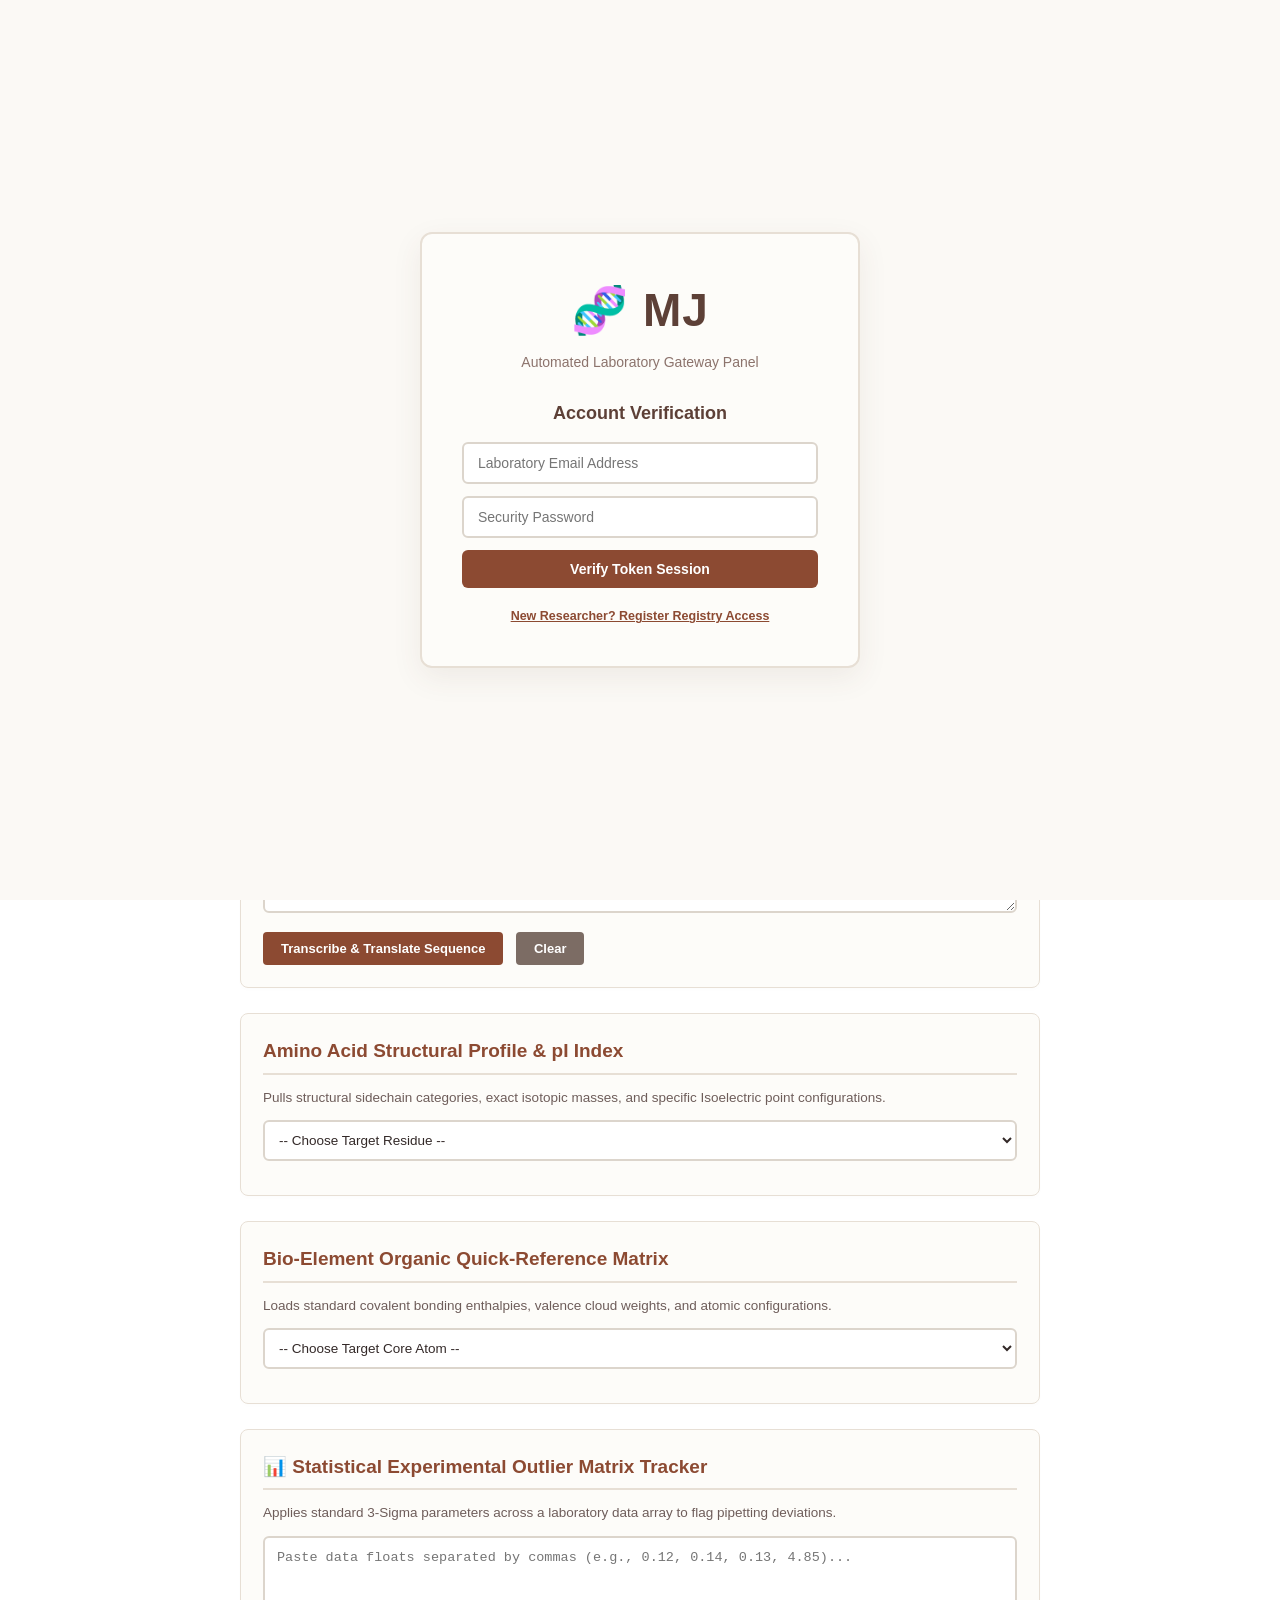
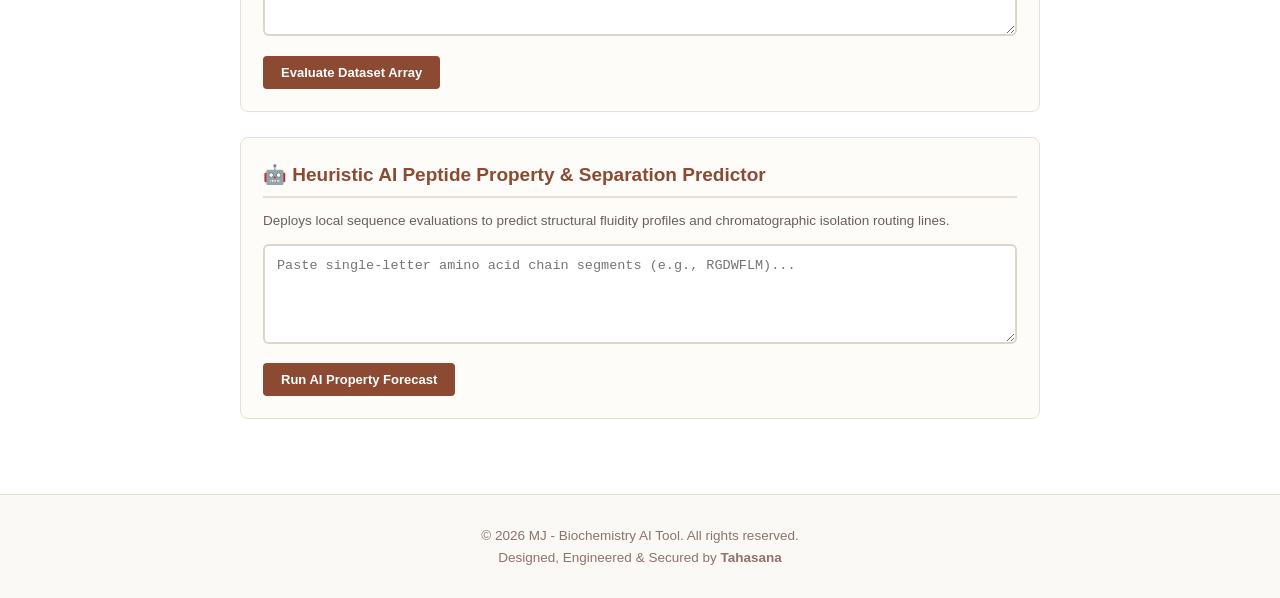
==== commit 94244c5e: "Update index.html" ====
--- a/index.html
+++ b/index.html
@@ -388,7 +388,7 @@
                     <div class="timer-grid">
                         <div><div class="timer-node" id="timerDisplayA">60:00</div><label style="text-align:center; font-size:11px;">1. Cell Lysis</label><button class="btn btn-primary btn-sm" style="width:100%; margin-top:4px;" onclick="triggerLabClock('A', 3600)">Start Phase</button></div>
                         <div><div class="timer-node" id="timerDisplayB">10:00</div><label style="text-align:center; font-size:11px;">2. Centrifuge Pelleting</label><button class="btn btn-primary btn-sm" style="width:100%; margin-top:4px;" onclick="triggerLabClock('B', 600)">Start Phase</button></div>
-                        <div><div class="timer-node" id="timerDisplayC rounded">60:00</div><label style="text-align:center; font-size:11px;">3. Membrane Blocking</label><button class="btn btn-primary btn-sm" style="width:100%; margin-top:4px;" onclick="triggerLabClock('C', 3600)">Start Phase</button></div>
+                        <div><div class="timer-node" id="timerDisplayC">60:00</div><label style="text-align:center; font-size:11px;">3. Membrane Blocking</label><button class="btn btn-primary btn-sm" style="width:100%; margin-top:4px;" onclick="triggerLabClock('C', 3600)">Start Phase</button></div>
                     </div>
                 </div>
 
@@ -463,11 +463,11 @@
 
     <script>
         const MASTER_ADMIN_NAME = "Tahasana";
-        const SECRET_ADMIN_PASSCODE = "1926"; // Secret validation entry key
+        const SECRET_ADMIN_PASSCODE = "1926"; // Master PIN
         let activeUserSessionProfile = null;
         let countdownClockIntervalsCache = {};
 
-        // --- SECTION A: CIPHER STORAGE SECURITY LAYERS ---
+        // --- SECTION A: CIPHER STORAGE SECURITY LAYERS (BUG-PROOF FALLBACK) ---
         function maskWrite(key, dataObj) {
             const str = btoa(encodeURIComponent(JSON.stringify(dataObj)));
             localStorage.setItem(key, str);
@@ -475,7 +475,17 @@
 
         function maskRead(key) {
             const data = localStorage.getItem(key); if(!data) return null;
-            try { return JSON.parse(decodeURIComponent(atob(data))); } catch(e) { return null; }
+            try { 
+                // Decode securely if it's new masked format
+                return JSON.parse(decodeURIComponent(atob(data))); 
+            } catch(e) { 
+                try {
+                    // Fail-safe migration: if old raw unencrypted JSON exists, parse it directly
+                    return JSON.parse(data);
+                } catch(err) { 
+                    return null; 
+                }
+            }
         }
 
         // --- SECTION B: GATEWAY CONTROLLER ACCESS MANAGER ---
@@ -511,7 +521,9 @@
             }
 
             let registry = maskRead('mj_user_registry_node') || [];
-            if(registry.some(u => u.email.toLowerCase() === email.toLowerCase())) { alert("Identity node already registered."); return; }
+            if(!Array.isArray(registry)) registry = [];
+            
+            if(registry.some(u => u.email && u.email.toLowerCase() === email.toLowerCase())) { alert("Identity node already registered."); return; }
 
             const profile = { name, email, phone, pass, role: (name.toLowerCase() === MASTER_ADMIN_NAME.toLowerCase() ? 'Admin' : 'Member') };
             registry.push(profile);
@@ -524,9 +536,9 @@
         function executeSystemLogin() {
             const email = document.getElementById('loginEmail').value.trim();
             const pass = document.getElementById('loginPass').value;
-            let registry = maskRead('mj_user_registry_node') || [];
-
-            if (registry.length === 0) {
+            let registry = maskRead('mj_user_registry_node');
+
+            if (!registry || !Array.isArray(registry) || registry.length === 0) {
                 registry = [
                     { name: "Tahasana", email: "tahasana@mj.edu", phone: "+91-999-0001", pass: "admin123", role: "Admin" },
                     { name: "Uzair Ibrahim Bhat", email: "uzair@mj.edu", phone: "+91-999-0002", pass: "uzair123", role: "Member" },
@@ -535,7 +547,7 @@
                 maskWrite('mj_user_registry_node', registry);
             }
 
-            const match = registry.find(u => u.email.toLowerCase() === email.toLowerCase() && u.pass === pass);
+            const match = registry.find(u => u.email && u.email.toLowerCase() === email.toLowerCase() && u.pass === pass);
             if(!match) { alert("Authentication failed. Invalid verification access token."); return; }
             initializeActiveSession(match);
         }
@@ -611,6 +623,7 @@
         // --- SECTION F: BACKGROUND DATA LEDGER FORENSIC ENGINE ---
         function logSystemAction(name, rawPayload) {
             let logs = maskRead('mj_forensic_audit_ledger') || [];
+            if(!Array.isArray(logs)) logs = [];
             const d = new Date();
             const dateStr = d.getDate() + " " + d.toLocaleString('en-US', { month: 'short' }) + " " + d.getFullYear();
             const timeStr = d.toLocaleTimeString('en-US', { hour12: false });
@@ -630,7 +643,7 @@
             const logs = maskRead('mj_forensic_audit_ledger') || [];
             const anonymize = document.getElementById('adminAnonymizeCheckbox').checked;
 
-            if(logs.length === 0) { tbody.innerHTML = '<tr><td colspan="3" style="text-align:center; color:#8c736c;">No data logged.</td></tr>'; return; }
+            if(!Array.isArray(logs) || logs.length === 0) { tbody.innerHTML = '<tr><td colspan="3" style="text-align:center; color:#8c736c;">No data logged.</td></tr>'; return; }
             tbody.innerHTML = logs.map((l, index) => `
                 <tr>
                     <td><strong>${l.timestamp}</strong></td>
@@ -647,13 +660,14 @@
         function renderGlobalSystemMembersList() {
             const target = document.getElementById('adminUserProfilesDisplayContainer'); if(!target) return;
             const registry = maskRead('mj_user_registry_node') || [];
+            if(!Array.isArray(registry)) return;
             target.innerHTML = registry.map(u => `• Name string: <strong>${u.name}</strong> | Email Node: <code>${u.email}</code> | Access Rank: [${u.role}]`).join('<br>');
         }
 
         function purgeSystemAuditLogs() { if(confirm("Purge global matrix arrays logs permanently?")) { localStorage.removeItem('mj_forensic_audit_ledger'); renderGlobalSystemLogMatrix(); } }
 
         function exportLogMatrixToCSV() {
-            const logs = maskRead('mj_forensic_audit_ledger') || []; if(logs.length===0) return;
+            const logs = maskRead('mj_forensic_audit_ledger') || []; if(!Array.isArray(logs) || logs.length===0) return;
             const anonymize = document.getElementById('adminAnonymizeCheckbox').checked;
             let csv = "Timestamp,User Node,Action Type,Payload Metrics\n";
             logs.forEach(l => { csv += `"${l.timestamp}","${anonymize?'ANON_NODE':l.user}","${l.action}","${l.payload.replace(/"/g, '""')}"\n`; });
@@ -897,27 +911,4 @@
             for(var x=lm; x<=lm+gw; x++) {
                 var ratio = (x-lm)/gw; if(ratio<=0) ratio=0.001; if(ratio>=1) ratio=0.999;
                 var currentPH = pka + Math.log10(ratio/(1-ratio));
-                var y = bm - (currentPH/14)*gh; if(y<10) y=10; if(y>bm) y=bm;
-                if(x===lm) ctx.moveTo(x,y); else ctx.lineTo(x,y);
-            }
-            ctx.stroke();
-            logSystemAction("Titration Curves Graph Generated", `Dissociation Constant Selected: pKa ${pka}`);
-        }
-
-        function runCentrifugeConverter() {
-            var r = parseFloat(document.getElementById('rotorRadius').value);
-            var rpm = parseFloat(document.getElementById('rotorRPM').value);
-            var out = document.getElementById('rcfResultContainer'); out.style.display="block";
-            
-            var rcf = 0.00001118 * r * Math.pow(rpm, 2);
-            out.innerHTML = `<strong>⚡ Resulting Relative Centrifugal Force (Gravitational Field Metric):</strong> ${Math.round(rcf)} × g`;
-            logSystemAction("Centrifuge Angular Velocity Translated", `Rotor Radius:${r}cm | RPM Vector Speed:${rpm} ➔ G-Force: ${Math.round(rcf)}g`);
-        }
-
-        function runPeptideChargeCurveEngine() {
-            var input = document.getElementById('chargeCurveInput').value.toUpperCase().trim().replace(/[^ACDEFGHIKLMNPQRSTVWY]/g, '');
-            var out = document.getElementById('chargeCurveResultContainer'); out.style.display="block"; if(!input) return;
-            
-            var canvas = document.getElementById('chargeCanvas'); var ctx = canvas.getContext('2d'); ctx.clearRect(0,0,canvas.width,canvas.height);
-            const lm = 30, bm = 115, gw = 270, gh = 95;
-            ctx.beginPath(); ctx.strokeStyle='#cdbfb0'; ctx.moveTo(lm,10); ctx.lineTo(lm,bm); ctx.lineTo(lm+gw,bm); ctx.moveTo(lm, bm-gh/2); ctx.lineTo(lm+gw, bm-gh/2
+                var y = bm - (currentPH/14)*gh; if(y<10
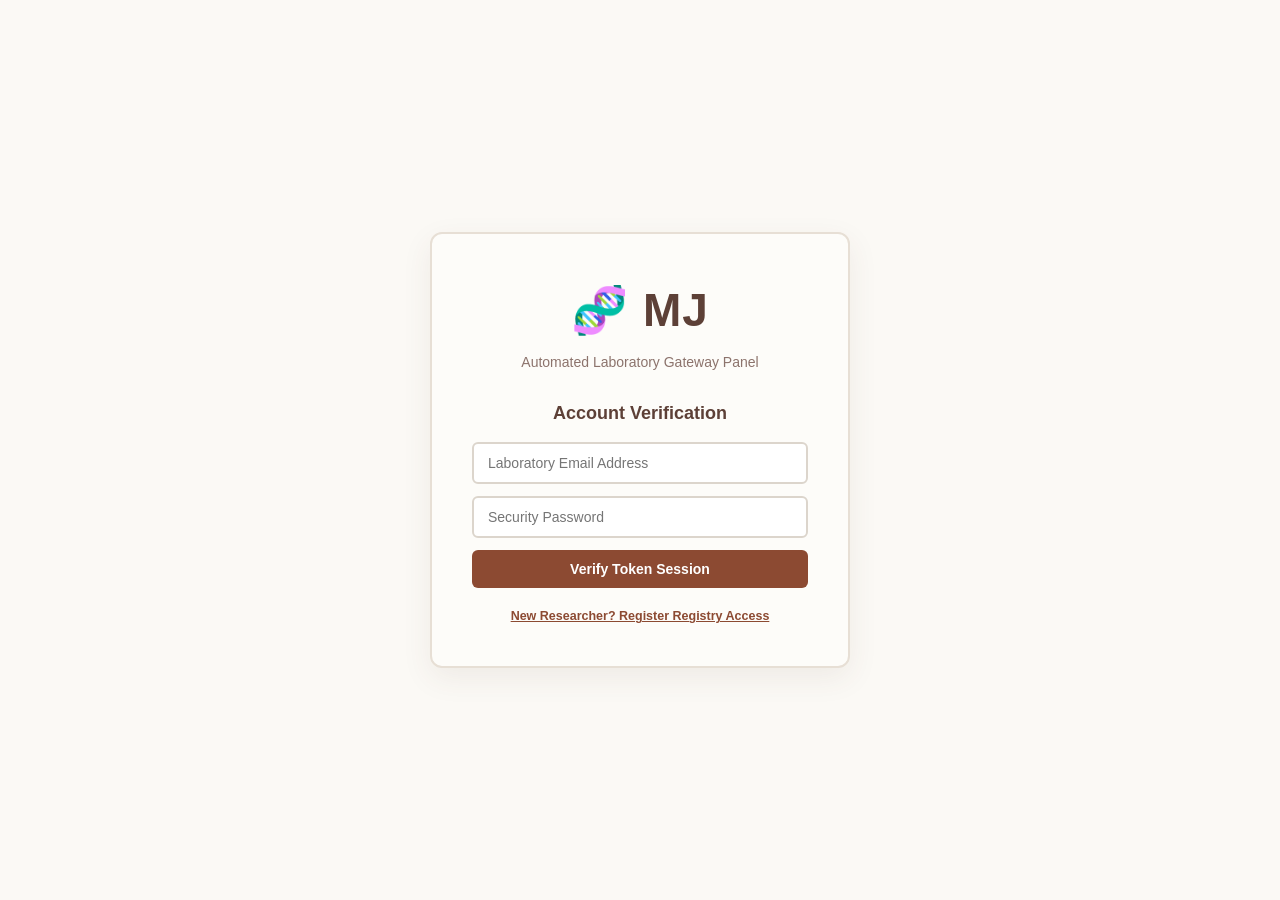
==== commit 0bb33036: "Update index.html" ====
--- a/index.html
+++ b/index.html
@@ -19,7 +19,9 @@
         body { background-color: var(--bg-canvas); color: var(--text-main); line-height: 1.6; }
         .container { max-width: 1100px; margin: 0 auto; padding: 0 20px; }
         
-        /* Full Screen Portal Lockdown Gateway Overlay Screen */
+        /* ========================================== */
+        /* NEW STEP 2: LOCKDOWN GATEWAY WALL STYLES   */
+        /* ========================================== */
         #lockdownWindow {
             position: fixed;
             top: 0;
@@ -40,78 +42,97 @@
             border-radius: 12px;
             padding: 40px;
             width: 100%;
-            max-width: 440px;
+            max-width: 420px;
             box-shadow: 0 10px 30px rgba(93, 64, 55, 0.08);
             text-align: center;
-        }
-
-        .auth-card h1 { font-size: 46px; color: var(--header-light); margin-bottom: 4px; font-weight: 800; letter-spacing: 1px; }
-        .auth-card p { color: #8c736c; font-size: 14px; margin-bottom: 25px; }
-        .auth-card h3 { color: var(--header-light); margin-bottom: 15px; font-size: 18px; }
-        .auth-card input { width: 100%; padding: 11px 14px; border: 2px solid #dcd5cc; border-radius: 6px; font-size: 14px; margin-bottom: 12px; outline: none; background: white; color: var(--text-main); }
-        .auth-card input:focus { border-color: var(--accent-rust); }
-        .auth-toggle-msg { font-size: 12.5px; color: var(--accent-rust); margin-top: 18px; cursor: pointer; font-weight: bold; text-decoration: underline; }
-        
-        .btn-block { width: 100%; padding: 11px; font-size: 14px; font-weight: bold; background-color: var(--accent-rust); color: white; border: none; border-radius: 6px; cursor: pointer; }
-        .btn-block:hover { background-color: #6f3724; }
-
-        /* Base Application Layout Styles */
+            animation: fadeIn 0.4s ease-in-out;
+        }
+
+        .auth-card h1 {
+            font-size: 46px;
+            color: var(--header-light);
+            margin-bottom: 4px;
+            font-weight: 800;
+            letter-spacing: 1px;
+        }
+
+        .auth-card p {
+            color: #8c736c;
+            font-size: 14px;
+            margin-bottom: 25px;
+        }
+
+        .auth-card h3 {
+            color: var(--header-light);
+            margin-bottom: 15px;
+            font-size: 18px;
+        }
+
+        /* Form Inputs style for premium vintage look */
+        .auth-card input {
+            width: 100%;
+            padding: 11px 14px;
+            border: 2px solid #dcd5cc;
+            border-radius: 6px;
+            font-size: 14px;
+            margin-bottom: 12px;
+            outline: none;
+            background-color: white;
+            color: var(--text-main);
+            transition: border-color 0.2s;
+        }
+
+        .auth-card input:focus {
+            border-color: var(--accent-rust);
+        }
+
+        .auth-toggle-msg {
+            font-size: 12.5px;
+            color: var(--accent-rust);
+            margin-top: 18px;
+            cursor: pointer;
+            font-weight: bold;
+            text-decoration: underline;
+        }
+
+        /* Standard Buttons */
+        .btn-block {
+            width: 100%;
+            padding: 11px;
+            font-size: 14px;
+            font-weight: bold;
+            background-color: var(--accent-rust);
+            color: white;
+            border: none;
+            border-radius: 6px;
+            cursor: pointer;
+            transition: background 0.2s;
+        }
+
+        .btn-block:hover {
+            background-color: #6f3724;
+        }
+
+        /* Base Application Styles (from Step 1) */
         .navbar { background: linear-gradient(135deg, var(--header-light), var(--header-dark)); color: #f5efe6; padding: 18px 0; border-bottom: 3px solid var(--accent-rust); }
         .navbar .container { display: flex; justify-content: space-between; align-items: center; }
         .logo { font-size: 24px; font-weight: bold; letter-spacing: 1px; color: #f5efe6; }
-        .session-badge { background: #7c6c64; padding: 5px 12px; border-radius: 4px; font-size: 12px; font-weight: bold; color: white; transition: background 0.3s; }
-        
-        .hero { background: #fdfbf7; padding: 35px 0; text-align: center; border-bottom: 1px solid var(--border-oat); }
+        .session-badge { background: #7c6c64; padding: 5px 12px; border-radius: 4px; font-size: 12px; font-weight: bold; color: white; }
+        .hero { background: #fdfbf7; padding: 50px 0; text-align: center; border-bottom: 1px solid var(--border-oat); }
         .hero h2 { font-size: 38px; color: var(--header-light); margin-bottom: 8px; font-weight: 700; }
         .hero p { color: #8c736c; font-size: 16px; margin-bottom: 12px; }
         .dev-credit { display: inline-block; background: #decbba; color: var(--header-light); font-size: 11px; font-weight: bold; padding: 5px 14px; border-radius: 20px; border: 1px solid #cdbfb0; text-transform: uppercase; letter-spacing: 0.5px; }
-        
-        .tabs-nav { display: flex; justify-content: center; gap: 8px; margin: 25px auto 10px auto; max-width: 1000px; flex-wrap: wrap; padding: 0 10px; }
+        .tabs-nav { display: flex; justify-content: center; gap: 8px; margin: 30px auto 10px auto; max-width: 950px; flex-wrap: wrap; padding: 0 10px; }
         .tab-btn { padding: 12px 18px; font-size: 13px; font-weight: bold; background: var(--border-oat); color: var(--header-light); border: none; border-radius: 6px; cursor: pointer; transition: all 0.2s ease-in-out; border-bottom: 2px solid #cdbfb0; }
         .tab-btn:hover { background: #decbba; color: var(--header-dark); }
         .tab-btn.active { background: var(--accent-rust); color: white; border-bottom: 2px solid #5d2211; box-shadow: 0 4px 10px rgba(140,74,50,0.25); }
-        
-        /* App Components Workspace View Containers */
-        .app-workspace { padding: 15px 0 50px 0; background: white; border-top: 1px solid var(--border-oat); }
+        .app-workspace { padding: 20px 0 50px 0; background: white; border-top: 1px solid var(--border-oat); text-align: center; }
         .tab-content { display: none; }
         .tab-content.active { display: block; animation: fadeIn 0.3s ease-in-out; }
-        
-        .tool-section { max-width: 800px; margin: 0 auto 25px auto; padding: 22px; background: #fdfcf9; border: 1px solid var(--border-oat); border-radius: 8px; text-align: left; box-shadow: 0 2px 5px rgba(0,0,0,0.01); }
-        .tool-section h3 { color: var(--accent-rust); margin-bottom: 12px; font-size: 19px; border-bottom: 2px solid var(--border-oat); padding-bottom: 6px; }
-        .tool-section p { font-size: 13.5px; color: #6e5d5a; margin-bottom: 12px; }
-        
-        /* Functional Form Input Elements */
-        textarea { width: 100%; height: 100px; padding: 12px; border: 2px solid #dcd5cc; border-radius: 6px; font-family: monospace; font-size: 13.5px; margin-bottom: 12px; resize: vertical; outline: none; background: white; color: #332928; }
-        textarea:focus { border-color: var(--accent-rust); }
-        input[type="number"], input[type="text"], select { width: 100%; padding: 10px; border: 2px solid #dcd5cc; border-radius: 6px; font-size: 13.5px; margin-bottom: 12px; outline: none; background: white; color: #332928; }
-        input[type="number"]:focus, input[type="text"]:focus, select:focus { border-color: var(--accent-rust); }
-        label { font-size: 12.5px; font-weight: bold; color: var(--header-light); display: block; margin-bottom: 4px; }
-        .grid-2 { display: grid; grid-template-columns: repeat(auto-fit, minmax(180px, 1fr)); gap: 12px; }
-        
-        .btn { padding: 9px 18px; font-size: 13px; font-weight: bold; border-radius: 4px; border: none; cursor: pointer; display: inline-block; transition: background 0.2s; margin-right: 8px; }
-        .btn-primary { background-color: var(--accent-rust); color: white; }
-        .btn-primary:hover { background-color: #6f3724; }
-        .btn-secondary { background-color: #7c6c64; color: white; }
-        .btn-secondary:hover { background-color: #63554e; }
-        .btn-danger { background-color: #b71c1c; color: white; }
-        .btn-danger:hover { background-color: #801010; }
-        .btn-sm { padding: 5px 10px; font-size: 11.5px; border-radius: 4px; }
-        
-        .result-box { margin-top: 12px; display: none; padding: 14px; border-radius: 4px; text-align: left; border-left: 4px solid var(--accent-rust); background: #fffdf9; font-size: 13.5px; }
-
-        /* Concurrent Timers Node Grid Panel Layout */
-        .timer-grid { display: grid; grid-template-columns: repeat(auto-fit, minmax(130px, 1fr)); gap: 12px; margin-bottom: 12px; background: #decbba; padding: 12px; border-radius: 6px; }
-        .timer-node { background: var(--header-light); color: white; padding: 10px; border-radius: 4px; text-align: center; font-weight: bold; font-family: monospace; font-size: 18px; }
-
-        /* System Audit Logs Data Layout Table Components */
-        .log-table { width: 100%; border-collapse: collapse; margin-top: 15px; font-size: 12px; text-align: left; }
-        .log-table th { background: var(--header-light); color: white; padding: 10px; font-weight: bold; }
-        .log-table td { padding: 10px; border-bottom: 1px solid var(--border-oat); color: var(--text-main); vertical-align: top; }
-        .log-table tr:nth-child(even) { background: #fdfbf7; }
-        .log-data-drawer { background: #f5efe6; padding: 10px; border-radius: 4px; margin-top: 5px; font-family: monospace; font-size: 11.5px; white-space: pre-wrap; word-break: break-all; border-left: 3px solid var(--accent-rust); display: none; }
-        .toggle-drawer-btn { color: var(--accent-rust); cursor: pointer; text-decoration: underline; font-weight: bold; }
-
+        .placeholder-card { max-width: 750px; margin: 0 auto; padding: 40px; background: #fdfcf9; border: 1px dashed var(--border-oat); border-radius: 8px; text-align: left; }
+        .placeholder-card h3 { color: var(--accent-rust); margin-bottom: 10px; }
         footer { padding: 30px 0; text-align: center; font-size: 13.5px; color: #8c736c; border-top: 1px solid var(--border-oat); }
+
         @keyframes fadeIn { from { opacity: 0; transform: translateY(6px); } to { opacity: 1; transform: translateY(0); } }
     </style>
 </head>
@@ -126,7 +147,7 @@
                 <h3>Account Verification</h3>
                 <input type="email" id="loginEmail" placeholder="Laboratory Email Address">
                 <input type="password" id="loginPass" placeholder="Security Password">
-                <button class="btn-block" onclick="executeSystemLogin()">Verify Token Session</button>
+                <button class="btn-block" onclick="simulateLoginVerification()">Verify Token Session</button>
                 <div class="auth-toggle-msg" onclick="toggleAuthView(true)">New Researcher? Register Registry Access</div>
             </div>
 
@@ -136,13 +157,7 @@
                 <input type="email" id="regEmail" placeholder="Valid Institutional Email">
                 <input type="text" id="regPhone" placeholder="Mobile Phone Contact Line">
                 <input type="password" id="regPass" placeholder="Create Security Access Pass">
-                
-                <div id="adminPinWrapper" style="display: none; background: #decbba; padding: 10px; border-radius: 6px; margin-bottom: 12px; text-align: left;">
-                    <label style="color: var(--header-dark); font-weight: bold;">⚠️ Admin Identity Validation PIN Required:</label>
-                    <input type="password" id="regAdminPin" placeholder="Enter System Secret Master PIN" style="margin-bottom: 0;">
-                </div>
-
-                <button class="btn-block" onclick="executeSystemRegistration()">Commit Register Sequence</button>
+                <button class="btn-block" onclick="simulateRegistrationVerification()">Commit Register Sequence</button>
                 <div class="auth-toggle-msg" onclick="toggleAuthView(false)">Return to Existing Terminal Login</div>
             </div>
         </div>
@@ -151,10 +166,7 @@
     <nav class="navbar">
         <div class="container">
             <div class="logo">🧬 MJ</div>
-            <div style="display: flex; align-items: center; gap: 15px;">
-                <div class="session-badge" id="navUserDisplay">Session: Guest Mode</div>
-                <button class="btn btn-secondary btn-sm" style="margin-right: 0;" onclick="executeSystemLogout()">Logout Node</button>
-            </div>
+            <div class="session-badge" id="navUserDisplay">Session: Guest Mode</div>
         </div>
     </nav>
 
@@ -171,286 +183,41 @@
         <button class="tab-btn" onclick="switchTab(event, 'tab-solutions')">🧪 Solutions & Buffers</button>
         <button class="tab-btn" onclick="switchTab(event, 'tab-kinetics')">🌀 Kinetics & Hardware</button>
         <button class="tab-btn" onclick="switchTab(event, 'tab-notebook')">📋 Utilities & Notebooks</button>
-        <button class="tab-btn" id="adminTabSelectorButton" onclick="switchTab(event, 'tab-members')" style="display: none; background: #f1ebd9; border-color:#decbba;">👤 Member Hub & Tracking</button>
+        <button class="tab-btn" id="adminTabButton" onclick="switchTab(event, 'tab-members')" style="display: none; background: #f1ebd9; border-color:#decbba;">👤 Member Hub & Tracking</button>
     </div>
 
     <section class="app-workspace">
         <div class="container">
-
             <div id="tab-analytics" class="tab-content active">
-                <div class="tool-section">
-                    <h3>Macromolecular Sequence Analyzer</h3>
-                    <p>Submits nucleotide strings to isolate total sequence weights, lengths, and residue counts.</p>
-                    <textarea id="sequenceInput" class="autosave" placeholder="Enter DNA, RNA, or Protein single-letter residues (e.g., ATGCGATCG)..."></textarea>
-                    <button class="btn btn-primary" onclick="runSequenceAnalyzer()">Analyze Residues</button>
-                    <button class="btn btn-secondary" onclick="clearField('sequenceInput', 'sequenceResult')">Clear</button>
-                    <div id="sequenceResult" class="result-box" style="font-family: monospace;"></div>
-                </div>
-
-                <div class="tool-section">
-                    <h3>The Central Dogma Transcriptor (DNA ➔ RNA ➔ Protein)</h3>
-                    <p>Processes raw coding DNA template strands, synthesizes messenger RNA loops, and decodes the functional peptide folds using a local codon database matrix.</p>
-                    <textarea id="dogmaInput" class="autosave" placeholder="Enter coding DNA nucleotides template string (e.g., ATG-GCA-GTC)..."></textarea>
-                    <button class="btn btn-primary" onclick="runCentralDogmaEngine()">Transcribe & Translate Sequence</button>
-                    <button class="btn btn-secondary" onclick="clearField('dogmaInput', 'dogmaResult')">Clear</button>
-                    <div id="dogmaResult" class="result-box" style="font-family: monospace; line-height: 1.6;"></div>
-                </div>
-
-                <div class="tool-section">
-                    <h3>Amino Acid Structural Profile & pI Index</h3>
-                    <p>Pulls structural sidechain categories, exact isotopic masses, and specific Isoelectric point configurations.</p>
-                    <select id="aaSelect" class="autosave" onchange="runAminoAcidLookup()">
-                        <option value="">-- Choose Target Residue --</option>
-                        <option value="A">Alanine (Ala / A) - Aliphatic Nonpolar</option>
-                        <option value="R">Arginine (Arg / R) - Positively Charged Basic</option>
-                        <option value="N">Asparagine (Asn / N) - Polar Uncharged</option>
-                        <option value="D">Aspartic Acid (Asp / D) - Negatively Charged Acidic</option>
-                        <option value="C">Cysteine (Cys / C) - Reactive Thiol Hydrophilic</option>
-                        <option value="E">Glutamic Acid (Glu / E) - Negatively Charged Acidic</option>
-                        <option value="Q">Glutamine (Gln / Q) - Polar Amide</option>
-                        <option value="G">Glycine (Gly / G) - Flexible Achiral Structure</option>
-                        <option value="H">Histidine (His / H) - Aromatic Imidazole Catalytic Ring</option>
-                        <option value="I">Isoleucine (Ile / I) - Aliphatic Hydrophobic Core</option>
-                        <option value="L">Leucine (Leu / L) - Hydrophobic Branched Chain</option>
-                        <option value="K">Lysine (Lys / K) - Basic Amino Sidechain Aliphatic</option>
-                        <option value="M">Methionine (Met / M) - Thioether Initiator Residue</option>
-                        <option value="F">Phenylalanine (Phe / F) - Bulky Benzene Aromatic</option>
-                        <option value="P">Proline (Pro / P) - Structural Kinking Imino Ring</option>
-                        <option value="S">Serine (Ser / S) - Hydroxyl Polar Target Nucleophile</option>
-                        <option value="T">Threonine (Thr / T) - Hydroxyl Polar Branched Target</option>
-                        <option value="W">Tryptophan (Trp / W) - Indole High Fluorescent Aromatic</option>
-                        <option value="Y">Tyrosine (Tyr / Y) - Phenolic Coordinating Aromatic Ring</option>
-                        <option value="V">Valine (Val / V) - Hydrophobic Aliphatic Branched</option>
-                    </select>
-                    <div id="aaResultContainer" class="result-box" style="font-family: monospace;"></div>
-                </div>
-
-                <div class="tool-section">
-                    <h3>Bio-Element Organic Quick-Reference Matrix</h3>
-                    <p>Loads standard covalent bonding enthalpies, valence cloud weights, and atomic configurations.</p>
-                    <select id="elementSelect" class="autosave" onchange="runElementLookup()">
-                        <option value="">-- Choose Target Core Atom --</option>
-                        <option value="C">Carbon (C) - Organic Infrastructure Node</option>
-                        <option value="H">Hydrogen (H) - Solution Matrix Proton</option>
-                        <option value="N">Nitrogen (N) - Peptidyl Planar Amide Link</option>
-                        <option value="O">Oxygen (O) - Hydrogen Bond Dipole Acceptor</option>
-                        <option value="P">Phosphorus (P) - Nucleic Acid Phosphoanhydride Bridge</option>
-                        <option value="S">Sulfur (S) - Covalent Disulfide Tertiary Lock</option>
-                    </select>
-                    <div id="elementResultContainer" class="result-box" style="font-family: monospace;"></div>
-                </div>
-
-                <div class="tool-section">
-                    <h3>📊 Statistical Experimental Outlier Matrix Tracker</h3>
-                    <p>Applies standard 3-Sigma parameters across a laboratory data array to flag pipetting deviations.</p>
-                    <textarea id="dataInput" class="autosave" placeholder="Paste data floats separated by commas (e.g., 0.12, 0.14, 0.13, 4.85)..."></textarea>
-                    <button class="btn btn-primary" onclick="runStatisticalOutlierEngine()">Evaluate Dataset Array</button>
-                    <div id="dataResult" class="result-box" style="font-family: monospace;"></div>
-                </div>
-
-                <div class="tool-section">
-                    <h3>🤖 Heuristic AI Peptide Property & Separation Predictor</h3>
-                    <p>Deploys local sequence evaluations to predict structural fluidity profiles and chromatographic isolation routing lines.</p>
-                    <textarea id="aiPeptideInput" class="autosave" placeholder="Paste single-letter amino acid chain segments (e.g., RGDWFLM)..."></textarea>
-                    <button class="btn btn-primary" onclick="runAIPredictorEngine()">Run AI Property Forecast</button>
-                    <div id="aiResultContainer" class="result-box" style="font-family: monospace;"></div>
-                </div>
-            </div>
-
+                <div class="placeholder-card">
+                    <h3>Core Analytics & AI Workspace</h3>
+                    <p>Skeleton active.</p>
+                </div>
+            </div>
             <div id="tab-solutions" class="tab-content">
-                <div class="tool-section">
-                    <h3>🧪 Solid Solution Molarity Mass Weight Engine</h3>
-                    <div class="grid-2">
-                        <div><label>Formula Weight (g/mol)</label><input type="number" id="molInputMW" class="autosave" placeholder="e.g., 180.16"></div>
-                        <div><label>Target Molarity (M)</label><input type="number" id="molInputMolarity" class="autosave" placeholder="e.g., 0.5"></div>
-                        <div><label>Target Volume (mL)</label><input type="number" id="molInputVolume" class="autosave" placeholder="e.g., 250"></div>
-                    </div>
-                    <button class="btn btn-primary" onclick="runMolarityCalculator()">Compute Target Mass</button>
-                    <div id="molarityResultContainer" class="result-box"></div>
-                </div>
-
-                <div class="tool-section">
-                    <h3>📉 Beer-Lambert Spectrophotometry Concentration Finder</h3>
-                    <div class="grid-2">
-                        <div><label>Absorbance Scale (A)</label><input type="number" id="beerAbsorbance" class="autosave" placeholder="e.g., 0.45"></div>
-                        <div><label>Extinction Coeff (M⁻¹cm⁻¹)</label><input type="number" id="beerExtinction" class="autosave" placeholder="e.g., 6220"></div>
-                        <div><label>Path Length (cm)</label><input type="number" id="beerPathLength" class="autosave" value="1"></div>
-                    </div>
-                    <button class="btn btn-primary" onclick="runBeerLambertCalculator()">Compute Absorbance Concentration</button>
-                    <div id="beerResultContainer" class="result-box"></div>
-                </div>
-
-                <div class="tool-section">
-                    <h3>🧬 Nucleic Acid Purity Inspector ($A_{260}/A_{280}$ Ratio Analyzer)</h3>
-                    <p>Evaluates sample isolation quality controls via optical quotient thresholds to verify macromolecular health constraints.</p>
-                    <div class="grid-2">
-                        <div><label>Absorbance at 260 nm (A₂₆₀)</label><input type="number" id="purityA260" class="autosave" placeholder="e.g., 0.38" step="any"></div>
-                        <div><label>Absorbance at 280 nm (A₂₈₀)</label><input type="number" id="purityA280" class="autosave" placeholder="e.g., 0.21" step="any"></div>
-                    </div>
-                    <button class="btn btn-primary" onclick="runPurityRatioInspector()">Inspect Sample Extract</button>
-                    <div id="purityResultContainer" class="result-box"></div>
-                </div>
-
-                <div class="tool-section">
-                    <h3>⚗️ Henderson-Hasselbalch Weak Buffer Proportion System</h3>
-                    <div class="grid-2">
-                        <div><label>Target pH Coordinate</label><input type="number" id="bufferTargetPH" class="autosave" placeholder="e.g., 7.4" step="any"></div>
-                        <div><label>Acid dissociation (pKa)</label><input type="number" id="bufferPKa" class="autosave" placeholder="e.g., 7.21" step="any"></div>
-                        <div><label>Total Strength Molarity (M)</label><input type="number" id="bufferTotalConc" class="autosave" placeholder="e.g., 0.1" step="any"></div>
-                    </div>
-                    <button class="btn btn-primary" onclick="runHendersonHasselbalchCalculator()">Compute Mixing Proportions</button>
-                    <div id="bufferResultContainer" class="result-box" style="font-family: monospace;"></div>
-                </div>
-
-                <div class="tool-section">
-                    <h3>💦 Stock Concentrate Serial Dilution Engine (C₁V₁ = C₂V₂)</h3>
-                    <div class="grid-2">
-                        <div><label>Stock Strength (C₁)</label><input type="number" id="dilutionC1" class="autosave" placeholder="e.g., 10"></div>
-                        <div><label>Target Working Strength (C₂)</label><input type="number" id="dilutionC2" class="autosave" placeholder="e.g., 1"></div>
-                        <div><label>Target Final Volume (V₂) (mL)</label><input type="number" id="dilutionV2" class="autosave" placeholder="e.g., 500"></div>
-                    </div>
-                    <button class="btn btn-primary" onclick="runDilutionEquation()">Compute Volumetric Mix</button>
-                    <div id="dilutionResultContainer" class="result-box" style="font-family: monospace;"></div>
-                </div>
-
-                <div class="tool-section">
-                    <h3>🧪 PCR Master Mix Formulation Assistant</h3>
-                    <p>Assembles individual micro-reagent ratios into a localized bulk combination workflow, factoring in a 10% buffering matrix expansion buffer to offset wall retention.</p>
-                    <label>Total Number of Reaction Tubes to Run:</label>
-                    <input type="number" id="pcrTubesCount" class="autosave" placeholder="e.g., 24">
-                    <button class="btn btn-primary" onclick="runPCRMasterMixFormulator()">Formulate Batch Mix Recipes</button>
-                    <div id="pcrMixResultContainer" class="result-box" style="font-family: monospace;"></div>
-                </div>
-            </div>
-
+                <div class="placeholder-card">
+                    <h3>Solutions & Buffers Prep Workspace</h3>
+                    <p>Skeleton active.</p>
+                </div>
+            </div>
             <div id="tab-kinetics" class="tab-content">
-                <div class="tool-section">
-                    <h3>📊 Enzyme Kinetics Michaelis-Menten Plotter</h3>
-                    <div style="display: flex; flex-wrap: wrap; gap: 20px;">
-                        <div style="flex: 1; min-width: 240px;">
-                            <label>Max Velocity (Vmax) (μmol/min)</label><input type="number" id="enzymeVmax" class="autosave" placeholder="e.g., 120">
-                            <label>Michaelis Constant (Km) (mM)</label><input type="number" id="enzymeKm" class="autosave" placeholder="e.g., 2.5">
-                            <label>Substrate Load [S] (mM)</label><input type="number" id="enzymeSubstrate" class="autosave" placeholder="e.g., 5.0">
-                            <button class="btn btn-primary" style="margin-top: 10px;" onclick="runEnzymeKineticsEngine()">Process & Plot Saturation Curve</button>
-                        </div>
-                        <div style="flex: 1; min-width: 240px; text-align: center; background: white; border: 1px dashed var(--border-oat); padding: 10px; border-radius: 6px;">
-                            <label style="font-size:11px; font-weight:bold; color:var(--header-light); margin-bottom:5px; display:block;">Saturation Hyperbola Trace</label>
-                            <canvas id="kineticsCanvas" width="300" height="150" style="border:1px solid var(--border-oat); background: #ffffff;"></canvas>
-                        </div>
-                    </div>
-                    <div id="enzymeResultContainer" class="result-box" style="font-family: monospace;"></div>
-                </div>
-
-                <div class="tool-section">
-                    <h3>⚗️ Buffer Titration Curve Simulator (pH Behavior)</h3>
-                    <p>Traces the active response across a buffer system following step additions of hydroxide equivalents, mapping out the functional buffering region plateau window.</p>
-                    <div style="display: flex; flex-wrap: wrap; gap: 20px;">
-                        <div style="flex: 1; min-width: 240px;">
-                            <label>Weak Dissociation Base Parameter (pKa)</label><input type="number" id="titrationPKa" class="autosave" placeholder="e.g., 4.76" step="any">
-                            <button class="btn btn-primary" style="margin-top: 10px;" onclick="runTitrationSimulator()">Simulate Titration Curve</button>
-                        </div>
-                        <div style="flex: 1; min-width: 240px; text-align: center; background: white; border: 1px dashed var(--border-oat); padding: 10px; border-radius: 6px;">
-                            <label style="font-size:11px; font-weight:bold; color:var(--header-light); margin-bottom:5px; display:block;">Sigmoidal S-Curve Buffer Trace</label>
-                            <canvas id="titrationCanvas" width="300" height="150" style="border:1px solid var(--border-oat); background: #ffffff;"></canvas>
-                        </div>
-                    </div>
-                    <div id="titrationResultContainer" class="result-box" style="font-family: monospace;"></div>
-                </div>
-
-                <div class="tool-section">
-                    <h3>🌀 Centrifuge Operational Vector Converter (RPM ⇄ RCF)</h3>
-                    <div class="grid-2">
-                        <div><label>Rotor Radius Geometry (r) (cm)</label><input type="number" id="rotorRadius" class="autosave" placeholder="e.g., 9.5"></div>
-                        <div><label>Instrument Spin Profile Speed (RPM)</label><input type="number" id="rotorRPM" class="autosave" placeholder="e.g., 4000"></div>
-                    </div>
-                    <button class="btn btn-primary" onclick="runCentrifugeConverter()">Compute Centrifugal Gravity Matrix</button>
-                    <div id="rcfResultContainer" class="result-box" style="font-family: monospace;"></div>
-                </div>
-            </div>
-
+                <div class="placeholder-card">
+                    <h3>Kinetics & Hardware Performance Workspace</h3>
+                    <p>Skeleton active.</p>
+                </div>
+            </div>
             <div id="tab-notebook" class="tab-content">
-                <div class="tool-section">
-                    <h3>📈 Dynamic Peptide Charge-versus-pH Curve Generator</h3>
-                    <p>Scans sequence strings across the full pH continuum, plotting sidechain dissociation profiles to isolate the exact isoelectric junction crossing coordinate.</p>
-                    <textarea id="chargeCurveInput" class="autosave" placeholder="Enter target amino acid single-letter string residues (e.g., RGDDKKHE)..."></textarea>
-                    <div style="display: flex; flex-wrap: wrap; gap: 20px; align-items: flex-start;">
-                        <button class="btn btn-primary" onclick="runPeptideChargeCurveEngine()">Map Charge Spectrum Graph</button>
-                        <div style="flex: 1; min-width: 260px; text-align: center;">
-                            <canvas id="chargeCanvas" width="320" height="140" style="border: 1px solid var(--border-oat); background: #ffffff;"></canvas>
-                        </div>
-                    </div>
-                    <div id="chargeCurveResultContainer" class="result-box" style="font-family: monospace;"></div>
-                </div>
-
-                <div class="tool-section">
-                    <h3>⏱️ Multi-Stage Incubation Lab Timer Matrix</h3>
-                    <p>Runs concurrent independent down-counting interval arrays tied to time-sensitive biochemical protocols.</p>
-                    <div class="timer-grid">
-                        <div><div class="timer-node" id="timerDisplayA">60:00</div><label style="text-align:center; font-size:11px;">1. Cell Lysis</label><button class="btn btn-primary btn-sm" style="width:100%; margin-top:4px;" onclick="triggerLabClock('A', 3600)">Start Phase</button></div>
-                        <div><div class="timer-node" id="timerDisplayB">10:00</div><label style="text-align:center; font-size:11px;">2. Centrifuge Pelleting</label><button class="btn btn-primary btn-sm" style="width:100%; margin-top:4px;" onclick="triggerLabClock('B', 600)">Start Phase</button></div>
-                        <div><div class="timer-node" id="timerDisplayC">60:00</div><label style="text-align:center; font-size:11px;">3. Membrane Blocking</label><button class="btn btn-primary btn-sm" style="width:100%; margin-top:4px;" onclick="triggerLabClock('C', 3600)">Start Phase</button></div>
-                    </div>
-                </div>
-
-                <div class="tool-section">
-                    <h3>📋 Formatted Notebook Report Compiler</h3>
-                    <div class="grid-2">
-                        <div><label>Researcher Signature Name</label><input type="text" id="reportAuthor" class="autosave" placeholder="e.g., Uzair Ibrahim Bhat"></div>
-                        <div><label>Experiment Module Title</label><input type="text" id="reportTitle" class="autosave" placeholder="e.g., Extraction Quantitation Sheet"></div>
-                    </div>
-                    <label>Observation Matrix Data Logs Summary</label>
-                    <textarea id="reportContent" class="autosave" placeholder="Enter conclusions, raw readings parameters, values arrays..."></textarea>
-                    <button class="btn btn-primary" onclick="runReportCompilerExporter()">Compile & Download Notebook File</button>
-                    <div id="reportResultContainer" class="result-box"></div>
-                </div>
-
-                <div class="tool-section">
-                    <h3>🔍 Bench Methodologies Protocol Search Index</h3>
-                    <p>Loads structured step guidelines for baseline experimental assays.</p>
-                    <select id="protocolSelect" class="autosave" onchange="runProtocolDatabaseSearch()">
-                        <option value="">-- Choose Target Procedure Worksheet --</option>
-                        <option value="dna_extract">1. Extraction of Genomic DNA (Phenol-Chloroform Methodology)</option>
-                        <option value="sds_page">2. Polyacrylamide SDS-PAGE Gel Casting & Resolution Framework</option>
-                        <option value="bradford">3. Bradford Analytical Reagent Protein Quantitation Standard</option>
-                    </select>
-                    <div id="protocolResultContainer" class="result-box" style="white-space: pre-wrap; font-family: monospace; max-height: 200px; overflow-y:auto; color:#332928; font-size:12.5px; border-left:4px solid var(--accent-rust);"></div>
-                </div>
-            </div>
-
+                <div class="placeholder-card">
+                    <h3>Utilities & Laboratory Notebooks Workspace</h3>
+                    <p>Skeleton active.</p>
+                </div>
+            </div>
             <div id="tab-members" class="tab-content">
-                <div class="tool-section">
-                    <h3>👤 Registered Laboratory Terminal Node Profiles</h3>
-                    <p>Active security identities holding validation keys on this local storage instance core:</p>
-                    <div id="adminUserProfilesDisplayContainer" style="font-family: monospace; font-size:13px; color:var(--header-light); line-height: 1.8;"></div>
-                </div>
-
-                <div class="tool-section" style="max-width: 950px;">
-                    <h3>📜 Central Forensic Operation Audit Ledger</h3>
-                    <p>Tracks deep system uploads, raw parameter entries, and time markers across active profiles.</p>
-                    <div style="overflow-x: auto;">
-                        <table class="log-table">
-                            <thead>
-                                <tr>
-                                    <th>Timeline Coordinates</th>
-                                    <th>Identity Node</th>
-                                    <th>Action Log Matrix Metadata Summary</th>
-                                </tr>
-                            </thead>
-                            <tbody id="adminGlobalLoggerTableBody"></tbody>
-                        </table>
-                    </div>
-                    <div style="margin-top: 20px; display:flex; justify-content: space-between; flex-wrap:wrap; gap:15px; align-items:center;">
-                        <label style="display: inline-flex; align-items: center; font-weight:bold; font-size:13px; cursor:pointer;">
-                            <input type="checkbox" id="adminAnonymizeCheckbox" onchange="renderGlobalSystemLogMatrix()" style="margin-right: 6px; width:16px; height:16px;"> Anonymize Identity Fields (Strip Profiles for Export)
-                        </label>
-                        <div>
-                            <button class="btn btn-primary btn-sm" onclick="exportLogMatrixToCSV()">📥 Export Sheet to CSV</button>
-                            <button class="btn btn-danger btn-sm" onclick="purgeSystemAuditLogs()">Purge System Logs</button>
-                        </div>
-                    </div>
-                </div>
-            </div>
-
+                <div class="placeholder-card" style="border-color: #8c4a32;">
+                    <h3>👤 Privileged Administrative Operations Vault</h3>
+                    <p>Bypass verified.</p>
+                </div>
+            </div>
         </div>
     </section>
 
@@ -462,453 +229,30 @@
     </footer>
 
     <script>
-        const MASTER_ADMIN_NAME = "Tahasana";
-        const SECRET_ADMIN_PASSCODE = "1926"; // Master PIN
-        let activeUserSessionProfile = null;
-        let countdownClockIntervalsCache = {};
-
-        // --- SECTION A: CIPHER STORAGE SECURITY LAYERS (BUG-PROOF FALLBACK) ---
-        function maskWrite(key, dataObj) {
-            const str = btoa(encodeURIComponent(JSON.stringify(dataObj)));
-            localStorage.setItem(key, str);
-        }
-
-        function maskRead(key) {
-            const data = localStorage.getItem(key); if(!data) return null;
-            try { 
-                // Decode securely if it's new masked format
-                return JSON.parse(decodeURIComponent(atob(data))); 
-            } catch(e) { 
-                try {
-                    // Fail-safe migration: if old raw unencrypted JSON exists, parse it directly
-                    return JSON.parse(data);
-                } catch(err) { 
-                    return null; 
-                }
-            }
-        }
-
-        // --- SECTION B: GATEWAY CONTROLLER ACCESS MANAGER ---
-        window.addEventListener('DOMContentLoaded', function() {
-            initAutosaveListeners();
-            const savedToken = maskRead('mj_active_session_token');
-            if(savedToken) { initializeActiveSession(savedToken); }
-        });
-
+        // Tab system switching mechanics
+        function switchTab(event, tabId) {
+            var contents = document.querySelectorAll('.tab-content');
+            var buttons = document.querySelectorAll('.tab-btn');
+            contents.forEach(function(c) { c.classList.remove('active'); });
+            buttons.forEach(function(b) { b.classList.remove('active'); });
+            document.getElementById(tabId).classList.add('active');
+            if (event && event.currentTarget) event.currentTarget.classList.add('active');
+        }
+
+        // NEW STEP 2: Form Toggling Logic
         function toggleAuthView(showSignup) {
             document.getElementById('loginFormSubFrame').style.display = showSignup ? 'none' : 'block';
             document.getElementById('signupFormSubFrame').style.display = showSignup ? 'block' : 'none';
-            document.getElementById('adminPinWrapper').style.display = 'none';
-            
-            if (showSignup) {
-                document.getElementById('regName').addEventListener('input', function(e) {
-                    const isMaster = e.target.value.trim().toLowerCase() === MASTER_ADMIN_NAME.toLowerCase();
-                    document.getElementById('adminPinWrapper').style.display = isMaster ? 'block' : 'none';
-                });
-            }
-        }
-
-        function executeSystemRegistration() {
-            const name = document.getElementById('regName').value.trim();
-            const email = document.getElementById('regEmail').value.trim();
-            const phone = document.getElementById('regPhone').value.trim();
-            const pass = document.getElementById('regPass').value;
-            const adminPin = document.getElementById('regAdminPin').value;
-
-            if(!name || !email || !phone || !pass) { alert("Complete all registration input blocks."); return; }
-            if(name.toLowerCase() === MASTER_ADMIN_NAME.toLowerCase() && adminPin !== SECRET_ADMIN_PASSCODE) {
-                alert("Identity Security Violation: Invalid Master Admin PIN registration key."); return;
-            }
-
-            let registry = maskRead('mj_user_registry_node') || [];
-            if(!Array.isArray(registry)) registry = [];
-            
-            if(registry.some(u => u.email && u.email.toLowerCase() === email.toLowerCase())) { alert("Identity node already registered."); return; }
-
-            const profile = { name, email, phone, pass, role: (name.toLowerCase() === MASTER_ADMIN_NAME.toLowerCase() ? 'Admin' : 'Member') };
-            registry.push(profile);
-            maskWrite('mj_user_registry_node', registry);
-
-            alert("Account registered successfully! Opening terminal session.");
-            initializeActiveSession(profile);
-        }
-
-        function executeSystemLogin() {
-            const email = document.getElementById('loginEmail').value.trim();
-            const pass = document.getElementById('loginPass').value;
-            let registry = maskRead('mj_user_registry_node');
-
-            if (!registry || !Array.isArray(registry) || registry.length === 0) {
-                registry = [
-                    { name: "Tahasana", email: "tahasana@mj.edu", phone: "+91-999-0001", pass: "admin123", role: "Admin" },
-                    { name: "Uzair Ibrahim Bhat", email: "uzair@mj.edu", phone: "+91-999-0002", pass: "uzair123", role: "Member" },
-                    { name: "Danish Nazir", email: "danish@mj.edu", phone: "+91-999-0003", pass: "danish123", role: "Member" }
-                ];
-                maskWrite('mj_user_registry_node', registry);
-            }
-
-            const match = registry.find(u => u.email && u.email.toLowerCase() === email.toLowerCase() && u.pass === pass);
-            if(!match) { alert("Authentication failed. Invalid verification access token."); return; }
-            initializeActiveSession(match);
-        }
-
-        function initializeActiveSession(profile) {
-            activeUserSessionProfile = profile;
-            maskWrite('mj_active_session_token', profile);
-            
+        }
+
+        // Temporary testing functions to drop the wall when you click buttons
+        function simulateLoginVerification() {
             document.getElementById('lockdownWindow').style.display = 'none';
-            document.getElementById('navUserDisplay').textContent = `User: ${profile.name} [${profile.role}]`;
-            document.getElementById('navUserDisplay').style.background = profile.role === 'Admin' ? '#2e7d32' : 'var(--accent-rust)';
-            document.getElementById('adminTabSelectorButton').style.display = profile.role === 'Admin' ? 'block' : 'none';
-
-            logSystemAction("Authorized Connection Linked", `Profile validated node identifier: ${profile.email}`);
-            initInactivityWatcher();
-            renderGlobalSystemMembersList();
-            restoreAutosaveValues();
-            switchTab(null, 'tab-analytics');
-        }
-
-        function executeSystemLogout() {
-            if(activeUserSessionProfile) logSystemAction("Connection Destroyed", "User signed out.");
-            activeUserSessionProfile = null;
-            localStorage.removeItem('mj_active_session_token');
-            document.getElementById('lockdownWindow').style.display = 'flex';
-            document.getElementById('loginEmail').value = ''; document.getElementById('loginPass').value = '';
-            toggleAuthView(false);
-        }
-
-        // --- SECTION C: WORKSPACE AUTOSAVE STRUCTURAL RECOVERY ---
-        function initAutosaveListeners() {
-            document.querySelectorAll('.autosave').forEach(el => {
-                el.addEventListener('input', () => {
-                    if(!activeUserSessionProfile) return;
-                    let cache = maskRead('mj_workspace_autosave_cache') || {};
-                    cache[el.id] = el.value;
-                    maskWrite('mj_workspace_autosave_cache', cache);
-                });
-            });
-        }
-
-        function restoreAutosaveValues() {
-            let cache = maskRead('mj_workspace_autosave_cache');
-            if(!cache) return;
-            document.querySelectorAll('.autosave').forEach(el => {
-                if(cache[el.id] !== undefined) el.value = cache[el.id];
-            });
-        }
-
-        // --- SECTION D: TIMED BENCH LOCKDOWN WATCHER (10 MINS IDLE) ---
-        let idleTimerCache;
-        function initInactivityWatcher() {
-            const resetTimer = () => {
-                clearTimeout(idleTimerCache);
-                idleTimerCache = setTimeout(() => {
-                    alert("System Lockdown Timeout: Session locked down due to 10 minutes terminal inactivity.");
-                    executeSystemLogout();
-                }, 600000);
-            };
-            document.onmousemove = resetTimer; document.onkeypress = resetTimer;
-        }
-
-        // --- SECTION E: SECURITY PANIC PURGE SHORTCUT KEY TRIGGER ---
-        window.addEventListener('keydown', (e) => {
-            if (e.shiftKey && e.altKey && e.code === 'KeyP') {
-                e.preventDefault();
-                if (prompt("🚨 EMERGENCY FLUSH MATRIX OVERRIDE\nEnter Admin PIN to clear terminal cache database arrays:") === SECRET_ADMIN_PASSCODE) {
-                    localStorage.clear(); alert("Memory purged. System offline."); window.location.reload();
-                }
-            }
-        });
-
-        // --- SECTION F: BACKGROUND DATA LEDGER FORENSIC ENGINE ---
-        function logSystemAction(name, rawPayload) {
-            let logs = maskRead('mj_forensic_audit_ledger') || [];
-            if(!Array.isArray(logs)) logs = [];
-            const d = new Date();
-            const dateStr = d.getDate() + " " + d.toLocaleString('en-US', { month: 'short' }) + " " + d.getFullYear();
-            const timeStr = d.toLocaleTimeString('en-US', { hour12: false });
-            
-            logs.unshift({
-                timestamp: `${dateStr}, ${timeStr}`,
-                user: activeUserSessionProfile ? activeUserSessionProfile.name : "Guest Session",
-                action: name,
-                payload: rawPayload
-            });
-            maskWrite('mj_forensic_audit_ledger', logs);
-            renderGlobalSystemLogMatrix();
-        }
-
-        function renderGlobalSystemLogMatrix() {
-            const tbody = document.getElementById('adminGlobalLoggerTableBody'); if(!tbody) return;
-            const logs = maskRead('mj_forensic_audit_ledger') || [];
-            const anonymize = document.getElementById('adminAnonymizeCheckbox').checked;
-
-            if(!Array.isArray(logs) || logs.length === 0) { tbody.innerHTML = '<tr><td colspan="3" style="text-align:center; color:#8c736c;">No data logged.</td></tr>'; return; }
-            tbody.innerHTML = logs.map((l, index) => `
-                <tr>
-                    <td><strong>${l.timestamp}</strong></td>
-                    <td><span style="color:var(--accent-rust); font-weight:bold;">${anonymize ? "🔒 Masked_Researcher_Node" : l.user}</span></td>
-                    <td>
-                        <div><strong>${l.action}</strong></div>
-                        <span class="toggle-drawer-btn" onclick="document.getElementById('drawer-${index}').style.display = document.getElementById('drawer-${index}').style.display==='block'?'none':'block'">Toggle Parameters Data Matrix</span>
-                        <div id="drawer-${index}" class="log-data-drawer">${l.payload}</div>
-                    </td>
-                </tr>
-            `).join('');
-        }
-
-        function renderGlobalSystemMembersList() {
-            const target = document.getElementById('adminUserProfilesDisplayContainer'); if(!target) return;
-            const registry = maskRead('mj_user_registry_node') || [];
-            if(!Array.isArray(registry)) return;
-            target.innerHTML = registry.map(u => `• Name string: <strong>${u.name}</strong> | Email Node: <code>${u.email}</code> | Access Rank: [${u.role}]`).join('<br>');
-        }
-
-        function purgeSystemAuditLogs() { if(confirm("Purge global matrix arrays logs permanently?")) { localStorage.removeItem('mj_forensic_audit_ledger'); renderGlobalSystemLogMatrix(); } }
-
-        function exportLogMatrixToCSV() {
-            const logs = maskRead('mj_forensic_audit_ledger') || []; if(!Array.isArray(logs) || logs.length===0) return;
-            const anonymize = document.getElementById('adminAnonymizeCheckbox').checked;
-            let csv = "Timestamp,User Node,Action Type,Payload Metrics\n";
-            logs.forEach(l => { csv += `"${l.timestamp}","${anonymize?'ANON_NODE':l.user}","${l.action}","${l.payload.replace(/"/g, '""')}"\n`; });
-            const link = document.createElement("a"); link.href = URL.createObjectURL(new Blob([csv], {type:'text/csv;charset=utf-8;'}));
-            link.download = "mj_anonymized_biochem_dataset.csv"; link.click();
-        }
-
-        // --- SECTION G: 14 QUANTITATIVE BIOCHEMISTRY OPERATIONS CONTROLLERS ---
-        function switchTab(event, tabId) {
-            document.querySelectorAll('.tab-content').forEach(c => c.classList.remove('active'));
-            document.querySelectorAll('.tab-btn').forEach(b => b.classList.remove('active'));
-            document.getElementById(tabId).classList.add('active');
-            if (event && event.currentTarget) event.currentTarget.classList.add('active');
-            if (tabId === 'tab-kinetics') { initBlankCanvas('kineticsCanvas'); initBlankCanvas('titrationCanvas'); }
-            if (tabId === 'tab-notebook') { initBlankCanvas('chargeCanvas'); }
-        }
-
-        function runSequenceAnalyzer() {
-            var raw = document.getElementById('sequenceInput').value.trim().toUpperCase();
-            var out = document.getElementById('sequenceResult'); out.style.display="block"; if(!raw) return;
-            out.innerHTML = `Length: ${raw.length} residues<br>GC Content Ratio: ${(((raw.match(/[GC]/g)||[]).length / raw.length)*100).toFixed(2)}%`;
-            logSystemAction("Sequence Analysis Executed", `String Array Input: ${raw} (Size: ${raw.length})`);
-        }
-
-        function runCentralDogmaEngine() {
-            var input = document.getElementById('dogmaInput').value.trim().toUpperCase().replace(/[^ATCG-]/g, '').replace(/-/g, '');
-            var out = document.getElementById('dogmaResult'); out.style.display = "block";
-            if(!input) { out.innerHTML = "❌ Provide standard, un-mutated DNA parameters."; return; }
-            
-            var mrna = input.replace(/T/g, 'U');
-            var codonWheel = {
-                'AUG':'Met','UUU':'Phe','UUC':'Phe','UUA':'Leu','UUG':'Leu','UCU':'Ser','UCC':'Ser','UCA':'Ser','UCG':'Ser',
-                'UAU':'Tyr','UAC':'Tyr','UGU':'Cys','UGC':'Cys','UGG':'Trp','CUU':'Leu','CUC':'Leu','CUA':'Leu','CUG':'Leu',
-                'CCU':'Pro','CCC':'Pro','CCA':'Pro','CCG':'Pro','CAU':'His','CAC':'His','CAA':'Gln','CAG':'Gln','CGU':'Arg',
-                'CGC':'Arg','CGA':'Arg','CGG':'Arg','AUU':'Ile','AUC':'Ile','AUA':'Ile','ACU':'Thr','ACC':'Thr','ACA':'Thr',
-                'ACG':'Thr','AAU':'Asn','AAC':'Asn','AAA':'Lys','AAG':'Lys','AGU':'Ser','AGC':'Ser','AGA':'Arg','AGG':'Arg',
-                'GUU':'Val','GUC':'Val','GUA':'Val','GUG':'Val','GCU':'Ala','GCC':'Ala','GCA':'Ala','GCG':'Ala','GAU':'Asp',
-                'GAC':'Asp','GAA':'Glu','GAG':'Glu','GGU':'Gly','GGC':'Gly','GGA':'Gly','GGG':'Gly'
-            };
-
-            var residues = [];
-            for(var i=0; i<mrna.length-2; i+=3) {
-                var codon = mrna.substring(i, i+3);
-                var trans = codonWheel[codon] || '[Stop/Unk]';
-                residues.push(trans);
-                if(trans === '[Stop/Unk]') break;
-            }
-
-            out.innerHTML = `<strong>Synthesized mRNA Vector Strand:</strong> 5'- ${mrna} -3'<br><strong>Translated Primary Protein Peptide Fold:</strong> ${residues.join(' ➔ ')}`;
-            logSystemAction("Dogma Transcriptor Run", `DNA Input Uploaded: ${input} | Transcribed mRNA Matrix: ${mrna} | Output Peptide: ${residues.join('-')}`);
-        }
-
-        var aaDatabase = {
-            'A': { name: "Alanine", mass: "89.10", pI: "6.00", sidechain: "Aliphatic Nonpolar Hydrophobic" },
-            'R': { name: "Arginine", mass: "174.20", pI: "10.76", sidechain: "Positively Charged Basic Hydrophilic" },
-            'C': { name: "Cysteine", mass: "121.16", pI: "5.07", sidechain: "Reactive Structural Sulfhydryl Thiol" },
-            'D': { name: "Aspartic Acid", mass: "133.10", pI: "2.77", sidechain: "Negatively Charged Carboxyl Acidic" },
-            'G': { name: "Glycine", mass: "75.07", pI: "5.97", sidechain: "Minimalist Achiral Secondary Conformational Flex" },
-            'H': { name: "Histidine", mass: "155.16", pI: "7.59", sidechain: "Aromatic Imidazole Active Catalytic Junction" },
-            'K': { name: "Lysine", mass: "146.19", pI: "9.74", sidechain: "Charged Butylammonium Basic Group" },
-            'W': { name: "Tryptophan", mass: "204.23", pI: "5.89", sidechain: "Indole Outer Electronic UV Fluorescent Ring" }
-        };
-
-        function runAminoAcidLookup() {
-            var val = document.getElementById('aaSelect').value;
-            var out = document.getElementById('aaResultContainer'); if(!val) { out.style.display="none"; return; }
-            var item = aaDatabase[val] || { name: "Unknown Profile", mass: "0.00", pI: "N/A", sidechain: "Unclassified" };
-            out.style.display = "block";
-            out.innerHTML = `<strong>Amino Residue:</strong> ${item.name} (${val})<br><strong>Sidechain Profile:</strong> ${item.sidechain}<br><strong>Monoisotopic Mass:</strong> ${item.mass} g/mol | <strong>Isoelectric Point ($pI$ value): ${item.pI}</strong>`;
-            logSystemAction("Monomer Parameters Lookup Checked", `Target Residue Node: ${val}`);
-        }
-
-        var elementDatabase = {
-            'C': { mass: "12.011", electro: "2.55", bond: "C-C: 348 kJ/mol", note: "Backbone infrastructure scaffolding node." },
-            'H': { mass: "1.008", electro: "2.20", bond: "H-H: 436 kJ/mol", note: "Solvation matrix proton gradient active element." },
-            'N': { mass: "14.007", electro: "3.04", bond: "C-N: 305 kJ/mol", note: "Amide resonance structural planar generator." },
-            'O': { mass: "15.999", electro: "3.44", bond: "C=O: 743 kJ/mol", note: "High coordinating dipoles hydrogen bonding acceptor." },
-            'P': { mass: "30.974", electro: "2.19", bond: "P-O: 335 kJ/mol", note: "High-energy phosphoanhydride kinetic structural bridge." }
-        };
-
-        function runElementLookup() {
-            var val = document.getElementById('elementSelect').value;
-            var out = document.getElementById('elementResultContainer'); if(!val) { out.style.display="none"; return; }
-            var item = elementDatabase[val];
-            out.style.display = "block";
-            out.innerHTML = `<strong>Element Block:</strong> ${val}<br><strong>Atomic Mass:</strong> ${item.mass} g/mol | <strong>Electronegativity Scale:</strong> ${item.electro}<br><strong>Bond Dissociation Enthalpy:</strong> ${item.bond}<br><small style="color:#666;">Structural Function: ${item.note}</small>`;
-            logSystemAction("Atomic Profile Reference Inspected", `Target Atom: ${val}`);
-        }
-
-        function runStatisticalOutlierEngine() {
-            var raw = document.getElementById('dataInput').value; var out = document.getElementById('dataResult'); out.style.display="block";
-            var dataArr = raw.split(',').map(n => parseFloat(n.trim())).filter(n => !isNaN(n));
-            if(dataArr.length < 3) { out.innerHTML = "❌ Sample distribution population densities insufficient (N>=3 required)."; return; }
-            
-            var mean = dataArr.reduce((a,b)=>a+b,0)/dataArr.length;
-            var stdev = Math.sqrt(dataArr.reduce((a,b)=>a+Math.pow(b-mean,2),0)/(dataArr.length-1));
-            var upper = mean + (3*stdev); var lower = mean - (3*stdev);
-            var failures = dataArr.filter(x => x > upper || x < lower);
-
-            out.innerHTML = `Count (N): ${dataArr.length} | Mean Average (μ): ${mean.toFixed(4)} | Std Dev (σ): ${stdev.toFixed(4)}<br>` +
-                            (failures.length > 0 ? `<span style="color:#b71c1c; font-weight:bold;">⚠️ Outliers Flagged Beyond 3-Sigma Limits: [${failures.join(', ')}]</span>` : `<span style="color:#2e7d32; font-weight:bold;">✅ System Baseline Cleared: Zero experimental pipetting anomalies found.</span>`);
-            logSystemAction("Outlier Tracking Array Matrix Processed", `N: ${dataArr.length} | Anomalies Count: ${failures.length}`);
-        }
-
-        function runAIPredictorEngine() {
-            var input = document.getElementById('aiPeptideInput').value.toUpperCase().trim().replace(/[^ACDEFGHIKLMNPQRSTVWY]/g, '');
-            var out = document.getElementById('aiResultContainer'); out.style.display="block"; if(!input) return;
-            
-            var hydroCount = (input.match(/[IVLFMACYW]/g) || []).length;
-            var pct = (hydroCount / input.length) * 100;
-            var solubility = pct > 45 ? "Low Fluidity Zone (Organic Co-Solvent Carriers Required)" : "High Fluidity Zone (Aqueous Solution Buffer Stable)";
-            
-            out.innerHTML = `<strong>Sequence Segment:</strong> ${input}<br><strong>Hydrophobic Ratio Density:</strong> ${pct.toFixed(1)}%<br><strong>🧠 Local AI Separation Forecast:</strong> ${solubility}<br><strong>🎯 Recommended Column Routing:</strong> ${pct > 45 ? "Reverse-Phase Lipophilic Matrix (C18 HPLC Parsing Lines)" : "Ion-Exchange Chromatography (IEX Gradient Lines)"}`;
-            logSystemAction("Heuristic Peptide AI Predictor Deployed", `Sequence: ${input} | Hydrophobicity Ratio: ${pct.toFixed(1)}%`);
-        }
-
-        function runMolarityCalculator() {
-            var mw = parseFloat(document.getElementById('molInputMW').value);
-            var m = parseFloat(document.getElementById('molInputMolarity').value);
-            var vol = parseFloat(document.getElementById('molInputVolume').value);
-            var out = document.getElementById('molarityResultContainer'); out.style.display="block";
-            
-            var mass = m * (vol/1000) * mw;
-            out.innerHTML = `<strong>⚖️ Calculated Allocation Target Mass:</strong> ${mass.toFixed(4)} grams of dry reagent required.`;
-            logSystemAction("Molarity Equation Solved", `Inputs -> MW:${mw}, M:${m}, Vol:${vol}mL ➔ Mass Needed: ${mass.toFixed(4)}g`);
-        }
-
-        function runBeerLambertCalculator() {
-            var a = parseFloat(document.getElementById('beerAbsorbance').value);
-            var ex = parseFloat(document.getElementById('beerExtinction').value);
-            var l = parseFloat(document.getElementById('beerPathLength').value);
-            var out = document.getElementById('beerResultContainer'); out.style.display="block";
-            
-            var uM = (a / (ex * l)) * 1000000;
-            out.innerHTML = `<strong>🔬 Calculated Absorbance Concentration Value:</strong> ${uM.toFixed(3)} μM (Micromolar concentration)`;
-            logSystemAction("Beer-Lambert Optical Absorption Processed", `A:${a}, Extinction:${ex} ➔ Yield: ${uM.toFixed(3)}uM`);
-        }
-
-        function runPurityRatioInspector() {
-            var a260 = parseFloat(document.getElementById('purityA260').value);
-            var a280 = parseFloat(document.getElementById('purityA280').value);
-            var out = document.getElementById('purityResultContainer'); out.style.display="block";
-            
-            var ratio = a260 / a280;
-            var flag = "";
-            if(ratio >= 1.75 && ratio <= 1.85) flag = "<span style='color:#2e7d32; font-weight:bold;'>Pure DNA Elution Fraction Cleared.</span>";
-            else if(ratio >= 1.95 && ratio <= 2.05) flag = "<span style='color:#2e7d32; font-weight:bold;'>Pure RNA Elution Fraction Cleared.</span>";
-            else flag = "<span style='color:#b71c1c; font-weight:bold;'>⚠️ Warning: High Protein/Phenol organic residue contamination detected. Recommendation: Re-precipitate solution immediately.</span>";
-
-            out.innerHTML = `<strong>Optical Quotient Absorbance Ratio ($A_{260}/A_{280}$):</strong> ${ratio.toFixed(3)}<br><strong>QC Diagnostics Metric:</strong> ${flag}`;
-            logSystemAction("Nucleic Acid Quality Control Checked", `A260:${a260} | A280:${a280} ➔ Quotient Ratio: ${ratio.toFixed(3)}`);
-        }
-
-        function runHendersonHasselbalchCalculator() {
-            var ph = parseFloat(document.getElementById('bufferTargetPH').value);
-            var pka = parseFloat(document.getElementById('bufferPKa').value);
-            var total = parseFloat(document.getElementById('bufferTotalConc').value);
-            var out = document.getElementById('bufferResultContainer'); out.style.display="block";
-            
-            var r = Math.pow(10, ph - pka);
-            var acid = total / (r + 1); var base = total - acid;
-            out.innerHTML = `<strong>Weak Acid Proportions [HA]:</strong> ${acid.toFixed(4)} M<br><strong>Conjugate Base Proportions [A⁻]:</strong> ${base.toFixed(4)} M<br><strong>Proportion Quotient Ratio Base/Acid:</strong> ${r.toFixed(4)}`;
-            logSystemAction("Henderson-Hasselbalch Equilibrium Calculated", `Target pH:${ph} | Constant pKa:${pka} ➔ Acid Molarity:${acid.toFixed(4)}M`);
-        }
-
-        function runDilutionEquation() {
-            var c1 = parseFloat(document.getElementById('dilutionC1').value);
-            var c2 = parseFloat(document.getElementById('dilutionC2').value);
-            var v2 = parseFloat(document.getElementById('dilutionV2').value);
-            var out = document.getElementById('dilutionResultContainer'); out.style.display="block";
-            
-            var v1 = (c2 * v2) / c1;
-            out.innerHTML = `<strong>Concentrated Stock Aliquot Required (V₁):</strong> ${v1.toFixed(2)} mL<br><strong>Solvent Diluent Buffer Volume to Apportion:</strong> ${(v2 - v1).toFixed(2)} mL`;
-            logSystemAction("Dilution Volumetric Matrix Solved", `C1:${c1}V1 = C2:${c2}*V2:${v2}mL ➔ Aliquot Volume Size: ${v1.toFixed(2)}mL`);
-        }
-
-        function runPCRMasterMixFormulator() {
-            var tubes = parseInt(document.getElementById('pcrTubesCount').value);
-            var out = document.getElementById('pcrMixResultContainer'); out.style.display="block"; if(isNaN(tubes) || tubes<=0) return;
-            
-            var bulkFactor = tubes * 1.1; // Automatic +10% standard micro pipetting padding margin added
-            var reagents = [
-                { name: "Nuclease-Free Molecular Grade H₂O", unit: 12.5 },
-                { name: "10X Taq Reaction Buffer Standard Matrix", unit: 2.5 },
-                { name: "Forward Primer Oligo String Node (10 μM)", unit: 1.0 },
-                { name: "Reverse Primer Oligo String Node (10 μM)", unit: 1.0 },
-                { name: "dNTPs Core Reactant Mix Selection (10 mM)", unit: 0.5 },
-                { name: "Active Thermophilic Taq Polymerase Enzyme", unit: 0.25 },
-                { name: "Template Target Extraction DNA Matrix", unit: 7.25 }
-            ];
-
-            var tableHtml = `<table style="width:100%; font-size:12px; border:1px solid var(--border-oat);">`;
-            tableHtml += `<tr style="background:#decbba;"><th>Component Ingredient Parameter</th><th>Single Unit (25 uL)</th><th style="color:var(--accent-rust);">Bulk Batch Total Vol</th></tr>`;
-            reagents.forEach(r => {
-                tableHtml += `<tr><td>${r.name}</td><td>${r.unit} uL</td><td><strong>${(r.unit * bulkFactor).toFixed(2)} uL</strong></td></tr>`;
-            });
-            tableHtml += `</table>`;
-            out.innerHTML = `<h4>Bulk Mix Formulation Parameters (N=${tubes} tubes + 10% pipetting adjustment padding applied):</h4>` + tableHtml;
-            logSystemAction("PCR Reagent Master Mix Scaled", `Requested Tubes Target: ${tubes} blocks | Scaled Unit Multiplier: ${bulkFactor.toFixed(1)}`);
-        }
-
-        function runEnzymeKineticsEngine() {
-            var vmax = parseFloat(document.getElementById('enzymeVmax').value);
-            var km = parseFloat(document.getElementById('enzymeKm').value);
-            var s = parseFloat(document.getElementById('enzymeSubstrate').value);
-            var out = document.getElementById('enzymeResultContainer'); out.style.display="block";
-            
-            var v0 = (vmax * s) / (km + s);
-            out.innerHTML = `<strong>Initial Volumetric Velocity Yield ($v_0$):</strong> ${v0.toFixed(4)} μmol/min`;
-            
-            // Render Live Mathematical Hyperbola Tracing Curves Loop
-            var canvas = document.getElementById('kineticsCanvas'); var ctx = canvas.getContext('2d'); ctx.clearRect(0,0,canvas.width,canvas.height);
-            const lm = 25, bm = 135, gw = 260, gh = 115;
-            ctx.beginPath(); ctx.strokeStyle='#cdbfb0'; ctx.moveTo(lm,10); ctx.lineTo(lm,bm); ctx.lineTo(lm+gw,bm); ctx.stroke();
-            
-            var maxScaleS = Math.max(s*2, km*4, 10);
-            ctx.beginPath(); ctx.strokeStyle='var(--accent-rust)'; ctx.lineWidth=2;
-            for(var x=lm; x<=lm+gw; x++) {
-                var curS = ((x-lm)/gw)*maxScaleS; var curV = (vmax*curS)/(km+curS);
-                var y = bm - (curV/vmax)*gh; if(x===lm) ctx.moveTo(x,y); else ctx.lineTo(x,y);
-            }
-            ctx.stroke();
-            
-            // Render User Sample coordinate point crosshair node
-            var pointX = lm + (s/maxScaleS)*gw; var pointY = bm - (v0/vmax)*gh;
-            if(pointX<=lm+gw && pointY>=10) { ctx.beginPath(); ctx.fillStyle='#2e7d32'; ctx.arc(pointX,pointY,4,0,2*Math.PI); ctx.fill(); }
-            logSystemAction("Enzyme Kinetics Calculated & Plotted", `Vmax:${vmax} | Km:${km} | [S]:${s} ➔ Velocity Run Output: ${v0.toFixed(4)}`);
-        }
-
-        function runTitrationSimulator() {
-            var pka = parseFloat(document.getElementById('titrationPKa').value);
-            var out = document.getElementById('titrationResultContainer'); out.style.display="block";
-            
-            out.innerHTML = `<strong>Midpoint Equivalence Inflection Center Node:</strong> pH = ${pka.toFixed(2)}<br><strong>Safe Buffer System Window ($\pm 1$ pH region):</strong> pH ${(pka-1).toFixed(2)} to ${(pka+1).toFixed(2)}`;
-            
-            var canvas = document.getElementById('titrationCanvas'); var ctx = canvas.getContext('2d'); ctx.clearRect(0,0,canvas.width,canvas.height);
-            const lm = 25, bm = 135, gw = 260, gh = 115;
-            ctx.beginPath(); ctx.strokeStyle='#cdbfb0'; ctx.moveTo(lm,10); ctx.lineTo(lm,bm); ctx.lineTo(lm+gw,bm); ctx.stroke();
-            
-            ctx.beginPath(); ctx.strokeStyle='var(--accent-rust)'; ctx.lineWidth=2;
-            for(var x=lm; x<=lm+gw; x++) {
-                var ratio = (x-lm)/gw; if(ratio<=0) ratio=0.001; if(ratio>=1) ratio=0.999;
-                var currentPH = pka + Math.log10(ratio/(1-ratio));
-                var y = bm - (currentPH/14)*gh; if(y<10
+        }
+        function simulateRegistrationVerification() {
+            alert("Account Form Submitted! Dropping wall for preview.");
+            document.getElementById('lockdownWindow').style.display = 'none';
+        }
+    </script>
+</body>
+</html>
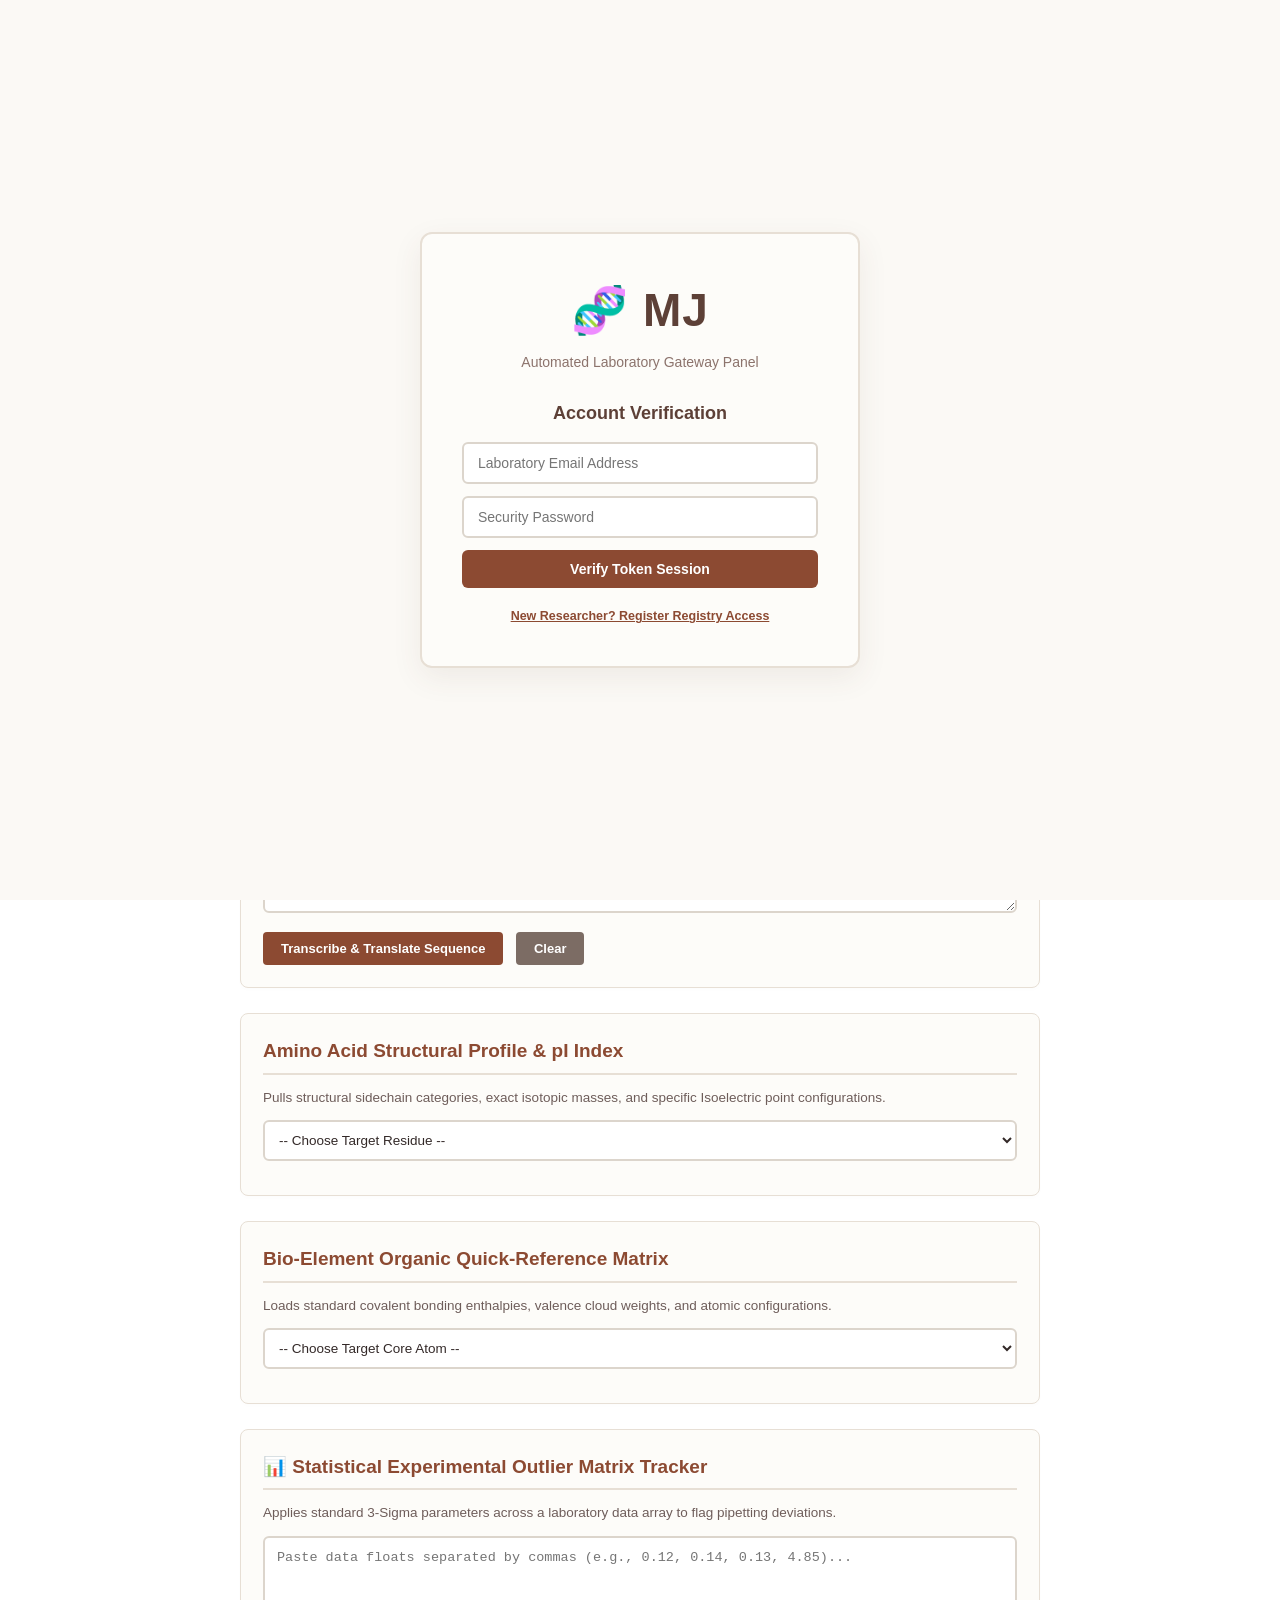
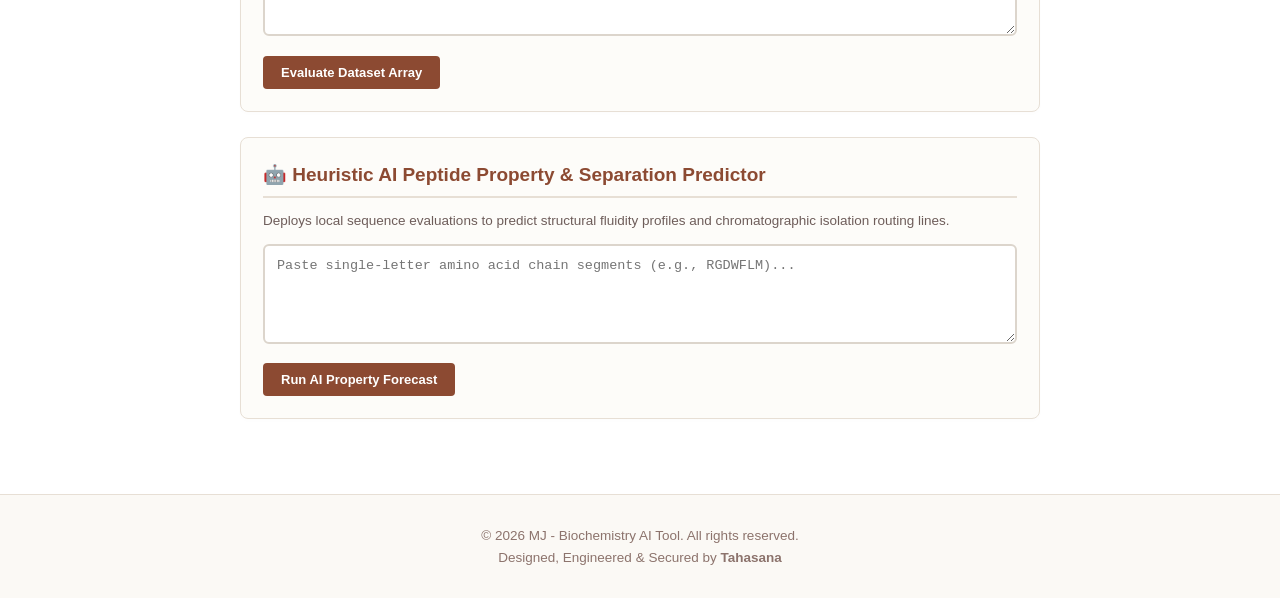
==== commit 6dcc016d: "Update index.html" ====
--- a/index.html
+++ b/index.html
@@ -19,9 +19,7 @@
         body { background-color: var(--bg-canvas); color: var(--text-main); line-height: 1.6; }
         .container { max-width: 1100px; margin: 0 auto; padding: 0 20px; }
         
-        /* ========================================== */
-        /* NEW STEP 2: LOCKDOWN GATEWAY WALL STYLES   */
-        /* ========================================== */
+        /* Full Screen Portal Lockdown Gateway Overlay Screen */
         #lockdownWindow {
             position: fixed;
             top: 0;
@@ -42,97 +40,78 @@
             border-radius: 12px;
             padding: 40px;
             width: 100%;
-            max-width: 420px;
+            max-width: 440px;
             box-shadow: 0 10px 30px rgba(93, 64, 55, 0.08);
             text-align: center;
-            animation: fadeIn 0.4s ease-in-out;
-        }
-
-        .auth-card h1 {
-            font-size: 46px;
-            color: var(--header-light);
-            margin-bottom: 4px;
-            font-weight: 800;
-            letter-spacing: 1px;
-        }
-
-        .auth-card p {
-            color: #8c736c;
-            font-size: 14px;
-            margin-bottom: 25px;
-        }
-
-        .auth-card h3 {
-            color: var(--header-light);
-            margin-bottom: 15px;
-            font-size: 18px;
-        }
-
-        /* Form Inputs style for premium vintage look */
-        .auth-card input {
-            width: 100%;
-            padding: 11px 14px;
-            border: 2px solid #dcd5cc;
-            border-radius: 6px;
-            font-size: 14px;
-            margin-bottom: 12px;
-            outline: none;
-            background-color: white;
-            color: var(--text-main);
-            transition: border-color 0.2s;
-        }
-
-        .auth-card input:focus {
-            border-color: var(--accent-rust);
-        }
-
-        .auth-toggle-msg {
-            font-size: 12.5px;
-            color: var(--accent-rust);
-            margin-top: 18px;
-            cursor: pointer;
-            font-weight: bold;
-            text-decoration: underline;
-        }
-
-        /* Standard Buttons */
-        .btn-block {
-            width: 100%;
-            padding: 11px;
-            font-size: 14px;
-            font-weight: bold;
-            background-color: var(--accent-rust);
-            color: white;
-            border: none;
-            border-radius: 6px;
-            cursor: pointer;
-            transition: background 0.2s;
-        }
-
-        .btn-block:hover {
-            background-color: #6f3724;
-        }
-
-        /* Base Application Styles (from Step 1) */
+        }
+
+        .auth-card h1 { font-size: 46px; color: var(--header-light); margin-bottom: 4px; font-weight: 800; letter-spacing: 1px; }
+        .auth-card p { color: #8c736c; font-size: 14px; margin-bottom: 25px; }
+        .auth-card h3 { color: var(--header-light); margin-bottom: 15px; font-size: 18px; }
+        .auth-card input { width: 100%; padding: 11px 14px; border: 2px solid #dcd5cc; border-radius: 6px; font-size: 14px; margin-bottom: 12px; outline: none; background: white; color: var(--text-main); }
+        .auth-card input:focus { border-color: var(--accent-rust); }
+        .auth-toggle-msg { font-size: 12.5px; color: var(--accent-rust); margin-top: 18px; cursor: pointer; font-weight: bold; text-decoration: underline; }
+        
+        .btn-block { width: 100%; padding: 11px; font-size: 14px; font-weight: bold; background-color: var(--accent-rust); color: white; border: none; border-radius: 6px; cursor: pointer; }
+        .btn-block:hover { background-color: #6f3724; }
+
+        /* Base Application Layout Styles */
         .navbar { background: linear-gradient(135deg, var(--header-light), var(--header-dark)); color: #f5efe6; padding: 18px 0; border-bottom: 3px solid var(--accent-rust); }
         .navbar .container { display: flex; justify-content: space-between; align-items: center; }
         .logo { font-size: 24px; font-weight: bold; letter-spacing: 1px; color: #f5efe6; }
-        .session-badge { background: #7c6c64; padding: 5px 12px; border-radius: 4px; font-size: 12px; font-weight: bold; color: white; }
-        .hero { background: #fdfbf7; padding: 50px 0; text-align: center; border-bottom: 1px solid var(--border-oat); }
+        .session-badge { background: #7c6c64; padding: 5px 12px; border-radius: 4px; font-size: 12px; font-weight: bold; color: white; transition: background 0.3s; }
+        
+        .hero { background: #fdfbf7; padding: 35px 0; text-align: center; border-bottom: 1px solid var(--border-oat); }
         .hero h2 { font-size: 38px; color: var(--header-light); margin-bottom: 8px; font-weight: 700; }
         .hero p { color: #8c736c; font-size: 16px; margin-bottom: 12px; }
         .dev-credit { display: inline-block; background: #decbba; color: var(--header-light); font-size: 11px; font-weight: bold; padding: 5px 14px; border-radius: 20px; border: 1px solid #cdbfb0; text-transform: uppercase; letter-spacing: 0.5px; }
-        .tabs-nav { display: flex; justify-content: center; gap: 8px; margin: 30px auto 10px auto; max-width: 950px; flex-wrap: wrap; padding: 0 10px; }
+        
+        .tabs-nav { display: flex; justify-content: center; gap: 8px; margin: 25px auto 10px auto; max-width: 1000px; flex-wrap: wrap; padding: 0 10px; }
         .tab-btn { padding: 12px 18px; font-size: 13px; font-weight: bold; background: var(--border-oat); color: var(--header-light); border: none; border-radius: 6px; cursor: pointer; transition: all 0.2s ease-in-out; border-bottom: 2px solid #cdbfb0; }
         .tab-btn:hover { background: #decbba; color: var(--header-dark); }
         .tab-btn.active { background: var(--accent-rust); color: white; border-bottom: 2px solid #5d2211; box-shadow: 0 4px 10px rgba(140,74,50,0.25); }
-        .app-workspace { padding: 20px 0 50px 0; background: white; border-top: 1px solid var(--border-oat); text-align: center; }
+        
+        /* App Components Workspace View Containers */
+        .app-workspace { padding: 15px 0 50px 0; background: white; border-top: 1px solid var(--border-oat); }
         .tab-content { display: none; }
         .tab-content.active { display: block; animation: fadeIn 0.3s ease-in-out; }
-        .placeholder-card { max-width: 750px; margin: 0 auto; padding: 40px; background: #fdfcf9; border: 1px dashed var(--border-oat); border-radius: 8px; text-align: left; }
-        .placeholder-card h3 { color: var(--accent-rust); margin-bottom: 10px; }
+        
+        .tool-section { max-width: 800px; margin: 0 auto 25px auto; padding: 22px; background: #fdfcf9; border: 1px solid var(--border-oat); border-radius: 8px; text-align: left; box-shadow: 0 2px 5px rgba(0,0,0,0.01); }
+        .tool-section h3 { color: var(--accent-rust); margin-bottom: 12px; font-size: 19px; border-bottom: 2px solid var(--border-oat); padding-bottom: 6px; }
+        .tool-section p { font-size: 13.5px; color: #6e5d5a; margin-bottom: 12px; }
+        
+        /* Functional Form Input Elements */
+        textarea { width: 100%; height: 100px; padding: 12px; border: 2px solid #dcd5cc; border-radius: 6px; font-family: monospace; font-size: 13.5px; margin-bottom: 12px; resize: vertical; outline: none; background: white; color: #332928; }
+        textarea:focus { border-color: var(--accent-rust); }
+        input[type="number"], input[type="text"], select { width: 100%; padding: 10px; border: 2px solid #dcd5cc; border-radius: 6px; font-size: 13.5px; margin-bottom: 12px; outline: none; background: white; color: #332928; }
+        input[type="number"]:focus, input[type="text"]:focus, select:focus { border-color: var(--accent-rust); }
+        label { font-size: 12.5px; font-weight: bold; color: var(--header-light); display: block; margin-bottom: 4px; }
+        .grid-2 { display: grid; grid-template-columns: repeat(auto-fit, minmax(180px, 1fr)); gap: 12px; }
+        
+        .btn { padding: 9px 18px; font-size: 13px; font-weight: bold; border-radius: 4px; border: none; cursor: pointer; display: inline-block; transition: background 0.2s; margin-right: 8px; }
+        .btn-primary { background-color: var(--accent-rust); color: white; }
+        .btn-primary:hover { background-color: #6f3724; }
+        .btn-secondary { background-color: #7c6c64; color: white; }
+        .btn-secondary:hover { background-color: #63554e; }
+        .btn-danger { background-color: #b71c1c; color: white; }
+        .btn-danger:hover { background-color: #801010; }
+        .btn-sm { padding: 5px 10px; font-size: 11.5px; border-radius: 4px; }
+        
+        .result-box { margin-top: 12px; display: none; padding: 14px; border-radius: 4px; text-align: left; border-left: 4px solid var(--accent-rust); background: #fffdf9; font-size: 13.5px; }
+
+        /* Concurrent Timers Node Grid Panel Layout */
+        .timer-grid { display: grid; grid-template-columns: repeat(auto-fit, minmax(130px, 1fr)); gap: 12px; margin-bottom: 12px; background: #decbba; padding: 12px; border-radius: 6px; }
+        .timer-node { background: var(--header-light); color: white; padding: 10px; border-radius: 4px; text-align: center; font-weight: bold; font-family: monospace; font-size: 18px; }
+
+        /* System Audit Logs Data Layout Table Components */
+        .log-table { width: 100%; border-collapse: collapse; margin-top: 15px; font-size: 12px; text-align: left; }
+        .log-table th { background: var(--header-light); color: white; padding: 10px; font-weight: bold; }
+        .log-table td { padding: 10px; border-bottom: 1px solid var(--border-oat); color: var(--text-main); vertical-align: top; }
+        .log-table tr:nth-child(even) { background: #fdfbf7; }
+        .log-data-drawer { background: #f5efe6; padding: 10px; border-radius: 4px; margin-top: 5px; font-family: monospace; font-size: 11.5px; white-space: pre-wrap; word-break: break-all; border-left: 3px solid var(--accent-rust); display: none; }
+        .toggle-drawer-btn { color: var(--accent-rust); cursor: pointer; text-decoration: underline; font-weight: bold; }
+
         footer { padding: 30px 0; text-align: center; font-size: 13.5px; color: #8c736c; border-top: 1px solid var(--border-oat); }
-
         @keyframes fadeIn { from { opacity: 0; transform: translateY(6px); } to { opacity: 1; transform: translateY(0); } }
     </style>
 </head>
@@ -147,7 +126,7 @@
                 <h3>Account Verification</h3>
                 <input type="email" id="loginEmail" placeholder="Laboratory Email Address">
                 <input type="password" id="loginPass" placeholder="Security Password">
-                <button class="btn-block" onclick="simulateLoginVerification()">Verify Token Session</button>
+                <button class="btn-block" onclick="executeSystemLogin()">Verify Token Session</button>
                 <div class="auth-toggle-msg" onclick="toggleAuthView(true)">New Researcher? Register Registry Access</div>
             </div>
 
@@ -157,7 +136,13 @@
                 <input type="email" id="regEmail" placeholder="Valid Institutional Email">
                 <input type="text" id="regPhone" placeholder="Mobile Phone Contact Line">
                 <input type="password" id="regPass" placeholder="Create Security Access Pass">
-                <button class="btn-block" onclick="simulateRegistrationVerification()">Commit Register Sequence</button>
+                
+                <div id="adminPinWrapper" style="display: none; background: #decbba; padding: 10px; border-radius: 6px; margin-bottom: 12px; text-align: left;">
+                    <label style="color: var(--header-dark); font-weight: bold;">⚠️ Admin Identity Validation PIN Required:</label>
+                    <input type="password" id="regAdminPin" placeholder="Enter System Secret Master PIN" style="margin-bottom: 0;">
+                </div>
+
+                <button class="btn-block" onclick="executeSystemRegistration()">Commit Register Sequence</button>
                 <div class="auth-toggle-msg" onclick="toggleAuthView(false)">Return to Existing Terminal Login</div>
             </div>
         </div>
@@ -166,7 +151,10 @@
     <nav class="navbar">
         <div class="container">
             <div class="logo">🧬 MJ</div>
-            <div class="session-badge" id="navUserDisplay">Session: Guest Mode</div>
+            <div style="display: flex; align-items: center; gap: 15px;">
+                <div class="session-badge" id="navUserDisplay">Session: Guest Mode</div>
+                <button class="btn btn-secondary btn-sm" style="margin-right: 0;" onclick="executeSystemLogout()">Logout Node</button>
+            </div>
         </div>
     </nav>
 
@@ -183,41 +171,275 @@
         <button class="tab-btn" onclick="switchTab(event, 'tab-solutions')">🧪 Solutions & Buffers</button>
         <button class="tab-btn" onclick="switchTab(event, 'tab-kinetics')">🌀 Kinetics & Hardware</button>
         <button class="tab-btn" onclick="switchTab(event, 'tab-notebook')">📋 Utilities & Notebooks</button>
-        <button class="tab-btn" id="adminTabButton" onclick="switchTab(event, 'tab-members')" style="display: none; background: #f1ebd9; border-color:#decbba;">👤 Member Hub & Tracking</button>
+        <button class="tab-btn" id="adminTabSelectorButton" onclick="switchTab(event, 'tab-members')" style="display: none; background: #f1ebd9; border-color:#decbba;">👤 Member Hub & Tracking</button>
     </div>
 
     <section class="app-workspace">
         <div class="container">
+
             <div id="tab-analytics" class="tab-content active">
-                <div class="placeholder-card">
-                    <h3>Core Analytics & AI Workspace</h3>
-                    <p>Skeleton active.</p>
+                <div class="tool-section">
+                    <h3>Macromolecular Sequence Analyzer</h3>
+                    <p>Submits nucleotide strings to isolate total sequence weights, lengths, and residue counts.</p>
+                    <textarea id="sequenceInput" class="autosave" placeholder="Enter DNA, RNA, or Protein single-letter residues (e.g., ATGCGATCG)..."></textarea>
+                    <button class="btn btn-primary" onclick="runSequenceAnalyzer()">Analyze Residues</button>
+                    <button class="btn btn-secondary" onclick="clearField('sequenceInput', 'sequenceResult')">Clear</button>
+                    <div id="sequenceResult" class="result-box" style="font-family: monospace;"></div>
+                </div>
+
+                <div class="tool-section">
+                    <h3>The Central Dogma Transcriptor (DNA ➔ RNA ➔ Protein)</h3>
+                    <p>Processes raw coding DNA template strands, synthesizes messenger RNA loops, and decodes the functional peptide folds using a local codon database matrix.</p>
+                    <textarea id="dogmaInput" class="autosave" placeholder="Enter coding DNA nucleotides template string (e.g., ATG-GCA-GTC)..."></textarea>
+                    <button class="btn btn-primary" onclick="runCentralDogmaEngine()">Transcribe & Translate Sequence</button>
+                    <button class="btn btn-secondary" onclick="clearField('dogmaInput', 'dogmaResult')">Clear</button>
+                    <div id="dogmaResult" class="result-box" style="font-family: monospace; line-height: 1.6;"></div>
+                </div>
+
+                <div class="tool-section">
+                    <h3>Amino Acid Structural Profile & pI Index</h3>
+                    <p>Pulls structural sidechain categories, exact isotopic masses, and specific Isoelectric point configurations.</p>
+                    <select id="aaSelect" class="autosave" onchange="runAminoAcidLookup()">
+                        <option value="">-- Choose Target Residue --</option>
+                        <option value="A">Alanine (Ala / A) - Aliphatic Nonpolar</option>
+                        <option value="R">Arginine (Arg / R) - Positively Charged Basic</option>
+                        <option value="N">Asparagine (Asn / N) - Polar Uncharged</option>
+                        <option value="D">Aspartic Acid (Asp / D) - Negatively Charged Acidic</option>
+                        <option value="C">Cysteine (Cys / C) - Reactive Thiol Hydrophilic</option>
+                        <option value="E">Glutamic Acid (Glu / E) - Negatively Charged Acidic</option>
+                        <option value="Q">Glutamine (Gln / Q) - Polar Amide</option>
+                        <option value="G">Glycine (Gly / G) - Flexible Achiral Structure</option>
+                        <option value="H">Histidine (His / H) - Aromatic Imidazole Catalytic Ring</option>
+                        <option value="I">Isoleucine (Ile / I) - Aliphatic Hydrophobic Core</option>
+                        <option value="L">Leucine (Leu / L) - Hydrophobic Branched Chain</option>
+                        <option value="K">Lysine (Lys / K) - Basic Amino Sidechain Aliphatic</option>
+                        <option value="M">Methionine (Met / M) - Thioether Initiator Residue</option>
+                        <option value="F">Phenylalanine (Phe / F) - Bulky Benzene Aromatic</option>
+                        <option value="P">Proline (Pro / P) - Structural Kinking Imino Ring</option>
+                        <option value="S">Serine (Ser / S) - Hydroxyl Polar Target Nucleophile</option>
+                        <option value="T">Threonine (Thr / T) - Hydroxyl Polar Branched Target</option>
+                        <option value="W">Tryptophan (Trp / W) - Indole High Fluorescent Aromatic</option>
+                        <option value="Y">Tyrosine (Tyr / Y) - Phenolic Coordinating Aromatic Ring</option>
+                        <option value="V">Valine (Val / V) - Hydrophobic Aliphatic Branched</option>
+                    </select>
+                    <div id="aaResultContainer" class="result-box" style="font-family: monospace;"></div>
+                </div>
+
+                <div class="tool-section">
+                    <h3>Bio-Element Organic Quick-Reference Matrix</h3>
+                    <p>Loads standard covalent bonding enthalpies, valence cloud weights, and atomic configurations.</p>
+                    <select id="elementSelect" class="autosave" onchange="runElementLookup()">
+                        <option value="">-- Choose Target Core Atom --</option>
+                        <option value="C">Carbon (C) - Organic Infrastructure Node</option>
+                        <option value="H">Hydrogen (H) - Solution Matrix Proton</option>
+                        <option value="N">Nitrogen (N) - Peptidyl Planar Amide Link</option>
+                        <option value="O">Oxygen (O) - Hydrogen Bond Dipole Acceptor</option>
+                        <option value="P">Phosphorus (P) - Nucleic Acid Phosphoanhydride Bridge</option>
+                        <option value="S">Sulfur (S) - Covalent Disulfide Tertiary Lock</option>
+                    </select>
+                    <div id="elementResultContainer" class="result-box" style="font-family: monospace;"></div>
+                </div>
+
+                <div class="tool-section">
+                    <h3>📊 Statistical Experimental Outlier Matrix Tracker</h3>
+                    <p>Applies standard 3-Sigma parameters across a laboratory data array to flag pipetting deviations.</p>
+                    <textarea id="dataInput" class="autosave" placeholder="Paste data floats separated by commas (e.g., 0.12, 0.14, 0.13, 4.85)..."></textarea>
+                    <button class="btn btn-primary" onclick="runStatisticalOutlierEngine()">Evaluate Dataset Array</button>
+                    <div id="dataResult" class="result-box" style="font-family: monospace;"></div>
+                </div>
+
+                <div class="tool-section">
+                    <h3>🤖 Heuristic AI Peptide Property & Separation Predictor</h3>
+                    <p>Deploys local sequence evaluations to predict structural fluidity profiles and chromatographic isolation routing lines.</p>
+                    <textarea id="aiPeptideInput" class="autosave" placeholder="Paste single-letter amino acid chain segments (e.g., RGDWFLM)..."></textarea>
+                    <button class="btn btn-primary" onclick="runAIPredictorEngine()">Run AI Property Forecast</button>
+                    <div id="aiResultContainer" class="result-box" style="font-family: monospace;"></div>
                 </div>
             </div>
+
             <div id="tab-solutions" class="tab-content">
-                <div class="placeholder-card">
-                    <h3>Solutions & Buffers Prep Workspace</h3>
-                    <p>Skeleton active.</p>
+                <div class="tool-section">
+                    <h3>🧪 Solid Solution Molarity Mass Weight Engine</h3>
+                    <div class="grid-2">
+                        <div><label>Formula Weight (g/mol)</label><input type="number" id="molInputMW" class="autosave" placeholder="e.g., 180.16"></div>
+                        <div><label>Target Molarity (M)</label><input type="number" id="molInputMolarity" class="autosave" placeholder="e.g., 0.5"></div>
+                        <div><label>Target Volume (mL)</label><input type="number" id="molInputVolume" class="autosave" placeholder="e.g., 250"></div>
+                    </div>
+                    <button class="btn btn-primary" onclick="runMolarityCalculator()">Compute Target Mass</button>
+                    <div id="molarityResultContainer" class="result-box"></div>
+                </div>
+
+                <div class="tool-section">
+                    <h3>📉 Beer-Lambert Spectrophotometry Concentration Finder</h3>
+                    <div class="grid-2">
+                        <div><label>Absorbance Scale (A)</label><input type="number" id="beerAbsorbance" class="autosave" placeholder="e.g., 0.45"></div>
+                        <div><label>Extinction Coeff (M⁻¹cm⁻¹)</label><input type="number" id="beerExtinction" class="autosave" placeholder="e.g., 6220"></div>
+                        <div><label>Path Length (cm)</label><input type="number" id="beerPathLength" class="autosave" value="1"></div>
+                    </div>
+                    <button class="btn btn-primary" onclick="runBeerLambertCalculator()">Compute Absorbance Concentration</button>
+                    <div id="beerResultContainer" class="result-box"></div>
+                </div>
+
+                <div class="tool-section">
+                    <h3>🧬 Nucleic Acid Purity Inspector ($A_{260}/A_{280}$ Ratio Analyzer)</h3>
+                    <p>Evaluates sample isolation quality controls via optical quotient thresholds to verify macromolecular health constraints.</p>
+                    <div class="grid-2">
+                        <div><label>Absorbance at 260 nm (A₂₆₀)</label><input type="number" id="purityA260" class="autosave" placeholder="e.g., 0.38" step="any"></div>
+                        <div><label>Absorbance at 280 nm (A₂₈₀)</label><input type="number" id="purityA280" class="autosave" placeholder="e.g., 0.21" step="any"></div>
+                    </div>
+                    <button class="btn btn-primary" onclick="runPurityRatioInspector()">Inspect Sample Extract</button>
+                    <div id="purityResultContainer" class="result-box"></div>
+                </div>
+
+                <div class="tool-section">
+                    <h3>💦 Stock Concentrate Serial Dilution Engine (C₁V₁ = C₂V₂)</h3>
+                    <div class="grid-2">
+                        <div><label>Stock Strength (C₁)</label><input type="number" id="dilutionC1" class="autosave" placeholder="e.g., 10"></div>
+                        <div><label>Target Working Strength (C₂)</label><input type="number" id="dilutionC2" class="autosave" placeholder="e.g., 1"></div>
+                        <div><label>Target Final Volume (V₂) (mL)</label><input type="number" id="dilutionV2" class="autosave" placeholder="e.g., 500"></div>
+                    </div>
+                    <button class="btn btn-primary" onclick="runDilutionEquation()">Compute Volumetric Mix</button>
+                    <div id="dilutionResultContainer" class="result-box" style="font-family: monospace;"></div>
+                </div>
+
+                <div class="tool-section">
+                    <h3>🧪 PCR Master Mix Formulation Assistant</h3>
+                    <p>Assembles individual micro-reagent ratios into a localized bulk combination workflow, factoring in a 10% buffering matrix expansion buffer to offset wall retention.</p>
+                    <label>Total Number of Reaction Tubes to Run:</label>
+                    <input type="number" id="pcrTubesCount" class="autosave" placeholder="e.g., 24">
+                    <button class="btn btn-primary" onclick="runPCRMasterMixFormulator()">Formulate Batch Mix Recipes</button>
+                    <div id="pcrMixResultContainer" class="result-box" style="font-family: monospace;"></div>
                 </div>
             </div>
+
             <div id="tab-kinetics" class="tab-content">
-                <div class="placeholder-card">
-                    <h3>Kinetics & Hardware Performance Workspace</h3>
-                    <p>Skeleton active.</p>
+                <div class="tool-section">
+                    <h3>📊 Enzyme Kinetics Michaelis-Menten Plotter</h3>
+                    <div style="display: flex; flex-wrap: wrap; gap: 20px;">
+                        <div style="flex: 1; min-width: 240px;">
+                            <label>Max Velocity (Vmax) (μmol/min)</label><input type="number" id="enzymeVmax" class="autosave" placeholder="e.g., 120">
+                            <label>Michaelis Constant (Km) (mM)</label><input type="number" id="enzymeKm" class="autosave" placeholder="e.g., 2.5">
+                            <label>Substrate Load [S] (mM)</label><input type="number" id="enzymeSubstrate" class="autosave" placeholder="e.g., 5.0">
+                            <button class="btn btn-primary" style="margin-top: 10px;" onclick="runEnzymeKineticsEngine()">Process & Plot Saturation Curve</button>
+                        </div>
+                        <div style="flex: 1; min-width: 240px; text-align: center; background: white; border: 1px dashed var(--border-oat); padding: 10px; border-radius: 6px;">
+                            <label style="font-size:11px; font-weight:bold; color:var(--header-light); margin-bottom:5px; display:block;">Saturation Hyperbola Trace</label>
+                            <canvas id="kineticsCanvas" width="300" height="150" style="border:1px solid var(--border-oat); background: #ffffff;"></canvas>
+                        </div>
+                    </div>
+                    <div id="enzymeResultContainer" class="result-box" style="font-family: monospace;"></div>
+                </div>
+
+                <div class="tool-section">
+                    <h3>⚗️ Buffer Titration Curve Simulator (pH Behavior)</h3>
+                    <p>Traces the active response across a buffer system following step additions of hydroxide equivalents, mapping out the functional buffering region plateau window.</p>
+                    <div style="display: flex; flex-wrap: wrap; gap: 20px;">
+                        <div style="flex: 1; min-width: 240px;">
+                            <label>Weak Dissociation Base Parameter (pKa)</label><input type="number" id="titrationPKa" class="autosave" placeholder="e.g., 4.76" step="any">
+                            <button class="btn btn-primary" style="margin-top: 10px;" onclick="runTitrationSimulator()">Simulate Titration Curve</button>
+                        </div>
+                        <div style="flex: 1; min-width: 240px; text-align: center; background: white; border: 1px dashed var(--border-oat); padding: 10px; border-radius: 6px;">
+                            <label style="font-size:11px; font-weight:bold; color:var(--header-light); margin-bottom:5px; display:block;">Sigmoidal S-Curve Buffer Trace</label>
+                            <canvas id="titrationCanvas" width="300" height="150" style="border:1px solid var(--border-oat); background: #ffffff;"></canvas>
+                        </div>
+                    </div>
+                    <div id="titrationResultContainer" class="result-box" style="font-family: monospace;"></div>
+                </div>
+
+                <div class="tool-section">
+                    <h3>🌀 Centrifuge Operational Vector Converter (RPM ⇄ RCF)</h3>
+                    <div class="grid-2">
+                        <div><label>Rotor Radius Geometry (r) (cm)</label><input type="number" id="rotorRadius" class="autosave" placeholder="e.g., 9.5"></div>
+                        <div><label>Instrument Spin Profile Speed (RPM)</label><input type="number" id="rotorRPM" class="autosave" placeholder="e.g., 4000"></div>
+                    </div>
+                    <button class="btn btn-primary" onclick="runCentrifugeConverter()">Compute Centrifugal Gravity Matrix</button>
+                    <div id="rcfResultContainer" class="result-box" style="font-family: monospace;"></div>
                 </div>
             </div>
+
             <div id="tab-notebook" class="tab-content">
-                <div class="placeholder-card">
-                    <h3>Utilities & Laboratory Notebooks Workspace</h3>
-                    <p>Skeleton active.</p>
+                <div class="tool-section">
+                    <h3>📈 Dynamic Peptide Charge-versus-pH Curve Generator</h3>
+                    <p>Scans sequence strings across the full pH continuum, plotting sidechain dissociation profiles to isolate the exact isoelectric junction crossing coordinate.</p>
+                    <textarea id="chargeCurveInput" class="autosave" placeholder="Enter target amino acid single-letter string residues (e.g., RGDDKKHE)..."></textarea>
+                    <div style="display: flex; flex-wrap: wrap; gap: 20px; align-items: flex-start;">
+                        <button class="btn btn-primary" onclick="runPeptideChargeCurveEngine()">Map Charge Spectrum Graph</button>
+                        <div style="flex: 1; min-width: 260px; text-align: center;">
+                            <canvas id="chargeCanvas" width="320" height="140" style="border: 1px solid var(--border-oat); background: #ffffff;"></canvas>
+                        </div>
+                    </div>
+                    <div id="chargeCurveResultContainer" class="result-box" style="font-family: monospace;"></div>
+                </div>
+
+                <div class="tool-section">
+                    <h3>⏱️ Multi-Stage Incubation Lab Timer Matrix</h3>
+                    <p>Runs concurrent independent down-counting interval arrays tied to time-sensitive biochemical protocols.</p>
+                    <div class="timer-grid">
+                        <div><div class="timer-node" id="timerDisplayA">60:00</div><label style="text-align:center; font-size:11px;">1. Cell Lysis</label><button class="btn btn-primary btn-sm" style="width:100%; margin-top:4px;" onclick="triggerLabClock('A', 3600)">Start Phase</button></div>
+                        <div><div class="timer-node" id="timerDisplayB">10:00</div><label style="text-align:center; font-size:11px;">2. Centrifuge Pelleting</label><button class="btn btn-primary btn-sm" style="width:100%; margin-top:4px;" onclick="triggerLabClock('B', 600)">Start Phase</button></div>
+                        <div><div class="timer-node" id="timerDisplayC">60:00</div><label style="text-align:center; font-size:11px;">3. Membrane Blocking</label><button class="btn btn-primary btn-sm" style="width:100%; margin-top:4px;" onclick="triggerLabClock('C', 3600)">Start Phase</button></div>
+                    </div>
+                </div>
+
+                <div class="tool-section">
+                    <h3>📋 Formatted Notebook Report Compiler</h3>
+                    <div class="grid-2">
+                        <div><label>Researcher Signature Name</label><input type="text" id="reportAuthor" class="autosave" placeholder="e.g., Uzair Ibrahim Bhat"></div>
+                        <div><label>Experiment Module Title</label><input type="text" id="reportTitle" class="autosave" placeholder="e.g., Extraction Quantitation Sheet"></div>
+                    </div>
+                    <label>Observation Matrix Data Logs Summary</label>
+                    <textarea id="reportContent" class="autosave" placeholder="Enter conclusions, raw readings parameters, values arrays..."></textarea>
+                    <button class="btn btn-primary" onclick="runReportCompilerExporter()">Compile & Download Notebook File</button>
+                    <div id="reportResultContainer" class="result-box"></div>
+                </div>
+
+                <div class="tool-section">
+                    <h3>🔍 Bench Methodologies Protocol Search Index</h3>
+                    <p>Loads structured step guidelines for baseline experimental assays.</p>
+                    <select id="protocolSelect" class="autosave" onchange="runProtocolDatabaseSearch()">
+                        <option value="">-- Choose Target Procedure Worksheet --</option>
+                        <option value="dna_extract">1. Extraction of Genomic DNA (Phenol-Chloroform Methodology)</option>
+                        <option value="sds_page">2. Polyacrylamide SDS-PAGE Gel Casting & Resolution Framework</option>
+                        <option value="bradford">3. Bradford Analytical Reagent Protein Quantitation Standard</option>
+                    </select>
+                    <div id="protocolResultContainer" class="result-box" style="white-space: pre-wrap; font-family: monospace; max-height: 200px; overflow-y:auto; color:#332928; font-size:12.5px; border-left:4px solid var(--accent-rust);"></div>
                 </div>
             </div>
+
             <div id="tab-members" class="tab-content">
-                <div class="placeholder-card" style="border-color: #8c4a32;">
-                    <h3>👤 Privileged Administrative Operations Vault</h3>
-                    <p>Bypass verified.</p>
+                <div class="tool-section">
+                    <h3>👤 Registered Laboratory Terminal Node Profiles</h3>
+                    <p>Active security identities holding validation keys on this local storage instance core:</p>
+                    <div id="adminUserProfilesDisplayContainer" style="font-family: monospace; font-size:13px; color:var(--header-light); line-height: 1.8;"></div>
+                </div>
+
+                <div class="tool-section" style="max-width: 950px;">
+                    <h3>📜 Central Forensic Operation Audit Ledger</h3>
+                    <p>Tracks deep system uploads, raw parameter entries, and time markers across active profiles.</p>
+                    <div style="overflow-x: auto;">
+                        <table class="log-table">
+                            <thead>
+                                <tr>
+                                    <th>Timeline Coordinates</th>
+                                    <th>Identity Node</th>
+                                    <th>Action Log Matrix Metadata Summary</th>
+                                </tr>
+                            </thead>
+                            <tbody id="adminGlobalLoggerTableBody"></tbody>
+                        </table>
+                    </div>
+                    <div style="margin-top: 20px; display:flex; justify-content: space-between; flex-wrap:wrap; gap:15px; align-items:center;">
+                        <label style="display: inline-flex; align-items: center; font-weight:bold; font-size:13px; cursor:pointer;">
+                            <input type="checkbox" id="adminAnonymizeCheckbox" onchange="renderGlobalSystemLogMatrix()" style="margin-right: 6px; width:16px; height:16px;"> Anonymize Identity Fields (Strip Profiles for Export)
+                        </label>
+                        <div>
+                            <button class="btn btn-primary btn-sm" onclick="exportLogMatrixToCSV()">📥 Export Sheet to CSV</button>
+                            <button class="btn btn-danger btn-sm" onclick="purgeSystemAuditLogs()">Purge System Logs</button>
+                        </div>
+                    </div>
                 </div>
             </div>
+
         </div>
     </section>
 
@@ -229,30 +451,466 @@
     </footer>
 
     <script>
-        // Tab system switching mechanics
-        function switchTab(event, tabId) {
-            var contents = document.querySelectorAll('.tab-content');
-            var buttons = document.querySelectorAll('.tab-btn');
-            contents.forEach(function(c) { c.classList.remove('active'); });
-            buttons.forEach(function(b) { b.classList.remove('active'); });
-            document.getElementById(tabId).classList.add('active');
-            if (event && event.currentTarget) event.currentTarget.classList.add('active');
-        }
-
-        // NEW STEP 2: Form Toggling Logic
+        const MASTER_ADMIN_NAME = "Tahasana";
+        const SECRET_ADMIN_PASSCODE = "1926"; // Secret validation entry key
+        let activeUserSessionProfile = null;
+        let countdownClockIntervalsCache = {};
+
+        // --- SECTION A: CIPHER STORAGE SECURITY LAYERS ---
+        function maskWrite(key, dataObj) {
+            const str = btoa(encodeURIComponent(JSON.stringify(dataObj)));
+            localStorage.setItem(key, str);
+        }
+
+        function maskRead(key) {
+            const data = localStorage.getItem(key); if(!data) return null;
+            try { return JSON.parse(decodeURIComponent(atob(data))); } catch(e) { return null; }
+        }
+
+        // --- SECTION B: GATEWAY CONTROLLER ACCESS MANAGER ---
+        window.addEventListener('DOMContentLoaded', function() {
+            initAutosaveListeners();
+            const savedToken = maskRead('mj_active_session_token');
+            if(savedToken) { initializeActiveSession(savedToken); }
+        });
+
         function toggleAuthView(showSignup) {
             document.getElementById('loginFormSubFrame').style.display = showSignup ? 'none' : 'block';
             document.getElementById('signupFormSubFrame').style.display = showSignup ? 'block' : 'none';
-        }
-
-        // Temporary testing functions to drop the wall when you click buttons
-        function simulateLoginVerification() {
+            document.getElementById('adminPinWrapper').style.display = 'none';
+            
+            if (showSignup) {
+                document.getElementById('regName').addEventListener('input', function(e) {
+                    const isMaster = e.target.value.trim().toLowerCase() === MASTER_ADMIN_NAME.toLowerCase();
+                    document.getElementById('adminPinWrapper').style.display = isMaster ? 'block' : 'none';
+                });
+            }
+        }
+
+        function executeSystemRegistration() {
+            const name = document.getElementById('regName').value.trim();
+            const email = document.getElementById('regEmail').value.trim();
+            const phone = document.getElementById('regPhone').value.trim();
+            const pass = document.getElementById('regPass').value;
+            const adminPin = document.getElementById('regAdminPin').value;
+
+            if(!name || !email || !phone || !pass) { alert("Complete all registration input blocks."); return; }
+            if(name.toLowerCase() === MASTER_ADMIN_NAME.toLowerCase() && adminPin !== SECRET_ADMIN_PASSCODE) {
+                alert("Identity Security Violation: Invalid Master Admin PIN registration key."); return;
+            }
+
+            let registry = maskRead('mj_user_registry_node') || [];
+            if(registry.some(u => u.email.toLowerCase() === email.toLowerCase())) { alert("Identity node already registered."); return; }
+
+            const profile = { name, email, phone, pass, role: (name.toLowerCase() === MASTER_ADMIN_NAME.toLowerCase() ? 'Admin' : 'Member') };
+            registry.push(profile);
+            maskWrite('mj_user_registry_node', registry);
+
+            alert("Account registered successfully! Opening terminal session.");
+            initializeActiveSession(profile);
+        }
+
+        function executeSystemLogin() {
+            const email = document.getElementById('loginEmail').value.trim();
+            const pass = document.getElementById('loginPass').value;
+            let registry = maskRead('mj_user_registry_node') || [];
+
+            if (registry.length === 0) {
+                registry = [
+                    { name: "Tahasana", email: "tahasana@mj.edu", phone: "+91-999-0001", pass: "admin123", role: "Admin" },
+                    { name: "Uzair Ibrahim Bhat", email: "uzair@mj.edu", phone: "+91-999-0002", pass: "uzair123", role: "Member" },
+                    { name: "Danish Nazir", email: "danish@mj.edu", phone: "+91-999-0003", pass: "danish123", role: "Member" }
+                ];
+                maskWrite('mj_user_registry_node', registry);
+            }
+
+            const match = registry.find(u => u.email.toLowerCase() === email.toLowerCase() && u.pass === pass);
+            if(!match) { alert("Authentication failed. Invalid verification access token."); return; }
+            initializeActiveSession(match);
+        }
+
+        function initializeActiveSession(profile) {
+            activeUserSessionProfile = profile;
+            maskWrite('mj_active_session_token', profile);
+            
             document.getElementById('lockdownWindow').style.display = 'none';
-        }
-        function simulateRegistrationVerification() {
-            alert("Account Form Submitted! Dropping wall for preview.");
-            document.getElementById('lockdownWindow').style.display = 'none';
-        }
-    </script>
-</body>
-</html>
+            document.getElementById('navUserDisplay').textContent = `User: ${profile.name} [${profile.role}]`;
+            document.getElementById('navUserDisplay').style.background = profile.role === 'Admin' ? '#2e7d32' : 'var(--accent-rust)';
+            document.getElementById('adminTabSelectorButton').style.display = profile.role === 'Admin' ? 'block' : 'none';
+
+            logSystemAction("Authorized Connection Linked", `Profile validated node identifier: ${profile.email}`);
+            initInactivityWatcher();
+            renderGlobalSystemMembersList();
+            restoreAutosaveValues();
+            switchTab(null, 'tab-analytics');
+        }
+
+        function executeSystemLogout() {
+            if(activeUserSessionProfile) logSystemAction("Connection Destroyed", "User signed out.");
+            activeUserSessionProfile = null;
+            localStorage.removeItem('mj_active_session_token');
+            document.getElementById('lockdownWindow').style.display = 'flex';
+            document.getElementById('loginEmail').value = ''; document.getElementById('loginPass').value = '';
+            toggleAuthView(false);
+        }
+
+        // --- SECTION C: WORKSPACE AUTOSAVE STRUCTURAL RECOVERY ---
+        function initAutosaveListeners() {
+            document.querySelectorAll('.autosave').forEach(el => {
+                el.addEventListener('input', () => {
+                    if(!activeUserSessionProfile) return;
+                    let cache = maskRead('mj_workspace_autosave_cache') || {};
+                    cache[el.id] = el.value;
+                    maskWrite('mj_workspace_autosave_cache', cache);
+                });
+            });
+        }
+
+        function restoreAutosaveValues() {
+            let cache = maskRead('mj_workspace_autosave_cache');
+            if(!cache) return;
+            document.querySelectorAll('.autosave').forEach(el => {
+                if(cache[el.id] !== undefined) el.value = cache[el.id];
+            });
+        }
+
+        // --- SECTION D: TIMED BENCH LOCKDOWN WATCHER (10 MINS IDLE) ---
+        let idleTimerCache;
+        function initInactivityWatcher() {
+            const resetTimer = () => {
+                clearTimeout(idleTimerCache);
+                idleTimerCache = setTimeout(() => {
+                    alert("System Lockdown Timeout: Session locked down due to 10 minutes terminal inactivity.");
+                    executeSystemLogout();
+                }, 600000);
+            };
+            document.onmousemove = resetTimer; document.onkeypress = resetTimer;
+        }
+
+        // --- SECTION E: SECURITY PANIC PURGE SHORTCUT KEY TRIGGER ---
+        window.addEventListener('keydown', (e) => {
+            if (e.shiftKey && e.altKey && e.code === 'KeyP') {
+                e.preventDefault();
+                if (prompt("🚨 EMERGENCY FLUSH MATRIX OVERRIDE\nEnter Admin PIN to clear terminal cache database arrays:") === SECRET_ADMIN_PASSCODE) {
+                    localStorage.clear(); alert("Memory purged. System offline."); window.location.reload();
+                }
+            }
+        });
+
+        // --- SECTION F: BACKGROUND DATA LEDGER FORENSIC ENGINE ---
+        function logSystemAction(name, rawPayload) {
+            let logs = maskRead('mj_forensic_audit_ledger') || [];
+            const d = new Date();
+            const dateStr = d.getDate() + " " + d.toLocaleString('en-US', { month: 'short' }) + " " + d.getFullYear();
+            const timeStr = d.toLocaleTimeString('en-US', { hour12: false });
+            
+            logs.unshift({
+                timestamp: `${dateStr}, ${timeStr}`,
+                user: activeUserSessionProfile ? activeUserSessionProfile.name : "Guest Session",
+                action: name,
+                payload: rawPayload
+            });
+            maskWrite('mj_forensic_audit_ledger', logs);
+            renderGlobalSystemLogMatrix();
+        }
+
+        function renderGlobalSystemLogMatrix() {
+            const tbody = document.getElementById('adminGlobalLoggerTableBody'); if(!tbody) return;
+            const logs = maskRead('mj_forensic_audit_ledger') || [];
+            const anonymize = document.getElementById('adminAnonymizeCheckbox').checked;
+
+            if(logs.length === 0) { tbody.innerHTML = '<tr><td colspan="3" style="text-align:center; color:#8c736c;">No data logged.</td></tr>'; return; }
+            tbody.innerHTML = logs.map((l, index) => `
+                <tr>
+                    <td><strong>${l.timestamp}</strong></td>
+                    <td><span style="color:var(--accent-rust); font-weight:bold;">${anonymize ? "🔒 Masked_Researcher_Node" : l.user}</span></td>
+                    <td>
+                        <div><strong>${l.action}</strong></div>
+                        <span class="toggle-drawer-btn" onclick="document.getElementById('drawer-${index}').style.display = document.getElementById('drawer-${index}').style.display==='block'?'none':'block'">Toggle Parameters Data Matrix</span>
+                        <div id="drawer-${index}" class="log-data-drawer">${l.payload}</div>
+                    </td>
+                </tr>
+            `).join('');
+        }
+
+        function renderGlobalSystemMembersList() {
+            const target = document.getElementById('adminUserProfilesDisplayContainer'); if(!target) return;
+            const registry = maskRead('mj_user_registry_node') || [];
+            target.innerHTML = registry.map(u => `• Name string: <strong>${u.name}</strong> | Email Node: <code>${u.email}</code> | Access Rank: [${u.role}]`).join('<br>');
+        }
+
+        function purgeSystemAuditLogs() { if(confirm("Purge global matrix arrays logs permanently?")) { localStorage.removeItem('mj_forensic_audit_ledger'); renderGlobalSystemLogMatrix(); } }
+
+        function exportLogMatrixToCSV() {
+            const logs = maskRead('mj_forensic_audit_ledger') || []; if(logs.length===0) return;
+            const anonymize = document.getElementById('adminAnonymizeCheckbox').checked;
+            let csv = "Timestamp,User Node,Action Type,Payload Metrics\n";
+            logs.forEach(l => { csv += `"${l.timestamp}","${anonymize?'ANON_NODE':l.user}","${l.action}","${l.payload.replace(/"/g, '""')}"\n`; });
+            const link = document.createElement("a"); link.href = URL.createObjectURL(new Blob([csv], {type:'text/csv;charset=utf-8;'}));
+            link.download = "mj_anonymized_biochem_dataset.csv"; link.click();
+        }
+
+        function initBlankCanvas(id) {
+            var canvas = document.getElementById(id); if(!canvas) return;
+            var ctx = canvas.getContext('2d'); ctx.clearRect(0,0,canvas.width,canvas.height);
+            ctx.beginPath(); ctx.strokeStyle='#e7dfd5'; ctx.moveTo(25,10); ctx.lineTo(25, canvas.height - 15); ctx.lineTo(canvas.width - 15, canvas.height - 15); ctx.stroke();
+        }
+
+        function clearField(inputID, resultID) {
+            document.getElementById(inputID).value = '';
+            var res = document.getElementById(resultID); if(res) res.style.display = 'none';
+            let cache = maskRead('mj_workspace_autosave_cache') || {};
+            delete cache[inputID];
+            maskWrite('mj_workspace_autosave_cache', cache);
+        }
+
+        // --- CLOCK INCUBATION TIMER SYSTEM ---
+        function triggerLabClock(nodeID, initialSeconds) {
+            clearInterval(countdownClockIntervalsCache[nodeID]);
+            let elapsed = initialSeconds;
+            const display = document.getElementById('timerDisplay' + nodeID);
+            
+            countdownClockIntervalsCache[nodeID] = setInterval(() => {
+                if(elapsed <= 0) {
+                    clearInterval(countdownClockIntervalsCache[nodeID]);
+                    display.textContent = "00:00";
+                    display.style.background = "#b71c1c";
+                    alert(`⚠️ Incubation alert: Interval node context phase ${nodeID} run complete.`);
+                    return;
+                }
+                elapsed--;
+                let m = Math.floor(elapsed / 60).toString().padStart(2, '0');
+                let s = (elapsed % 60).toString().padStart(2, '0');
+                display.textContent = `${m}:${s}`;
+            }, 1000);
+            logSystemAction("Incubation Timer Node Linked", `Zone Target: Phase ${nodeID} set for ${initialSeconds}s`);
+        }
+
+        // --- REPORT COMPILER LOGS EXPORTER ---
+        function runReportCompilerExporter() {
+            var author = document.getElementById('reportAuthor').value.trim();
+            var title = document.getElementById('reportTitle').value.trim();
+            var text = document.getElementById('reportContent').value.trim();
+            var out = document.getElementById('reportResultContainer'); out.style.display="block";
+            
+            if(!author || !title || !text) { out.innerHTML = "❌ Complete all report fields prior to layout matrix compilation."; return; }
+            
+            var blobContent = `MJ BIOCHEMISTRY TERMINAL EXPORT NOTEBOOK SHEET\n==========================================\nDate/Time: ${new Date().toString()}\nModule: ${title}\nSignature Core: ${author}\n\nObservations Summary Log:\n--------------------------\n${text}\n`;
+            var link = document.createElement("a"); link.href = URL.createObjectURL(new Blob([blobContent], {type:'text/plain;charset=utf-8;'}));
+            link.download = `mj_notebook_${title.toLowerCase().replace(/\s+/g,'_')}.txt`; link.click();
+            
+            out.innerHTML = `✅ Successfully compiled ledger packet object: <code>mj_notebook_${title.toLowerCase().replace(/\s+/g,'_')}.txt</code> downloaded.`;
+            logSystemAction("Report Compiler File Formed", `Title: ${title} | Author signature: ${author}`);
+        }
+
+        // --- WORKSPACE PROTOCOLS WORKBALANCES SELECTION INDEX ---
+        var protocolDatabaseMap = {
+            "dna_extract": "METHODOLOGY: GENOMIC DNA EXTRACTION (PHENOL-CHLOROFORM)\n----------------------------------------------------\n1. Lyse cell pellets within lysis detergent buffer matrices.\n2. Add equivalent volumes of Phenol:Chloroform:Isoamyl Alcohol (25:24:1).\n3. Vortex and spin at 12,000 RPM for 5 mins to resolve intermediate phases.\n4. Apportion the upper clean aqueous layer directly into clean microcentrifuge tubes.\n5. Precipitate using ice-cold 100% Ethanol + 3M Sodium Acetate load segments.",
+            "sds_page": "METHODOLOGY: SDS-PAGE CHROMATOGRAPHIC CASTING SEPARATION\n----------------------------------------------------\n1. Assemble casting plate grids. Cast 12% running separating lower gels.\n2. Overlay with Isopropanol layer blocks to level boundary fields; wait 25m.\n3. Flush out surface co-solvents; cast 4% upper stacking matrix lanes.\n4. Set lane injection combs. Load protein loading buffer tracking dyes.\n5. Run electro-migration vectors at a 90V potential across initial grid zones.",
+            "bradford": "METHODOLOGY: BRADFORD REAGENT PROTEIN QUANTITATION STANDARD\n----------------------------------------------------\n1. Prepare Bovine Serum Albumin (BSA) metric dilution sets (0-1 mg/mL).\n2. Dose unknown elution extracts into baseline microplate wells.\n3. Dispense 200 uL Coomassie Brilliant Blue G-250 solution formulations.\n4. Incubate components across 5-minute absolute dark rest configurations.\n5. Collect absorbance readings via spectrophotometer configurations at 595 nm."
+        };
+
+        function runProtocolDatabaseSearch() {
+            var val = document.getElementById('protocolSelect').value;
+            var out = document.getElementById('protocolResultContainer'); if(!val) { out.style.display="none"; return; }
+            out.style.display="block"; out.textContent = protocolDatabaseMap[val] || "No guidelines found.";
+            logSystemAction("Methodologies Database Consulted", `Target Worksheet Node: ${val}`);
+        }
+
+        // --- SECTION G: 14 QUANTITATIVE BIOCHEMISTRY OPERATIONS CONTROLLERS ---
+        function switchTab(event, tabId) {
+            document.querySelectorAll('.tab-content').forEach(c => c.classList.remove('active'));
+            document.querySelectorAll('.tab-btn').forEach(b => b.classList.remove('active'));
+            document.getElementById(tabId).classList.add('active');
+            if (event && event.currentTarget) event.currentTarget.classList.add('active');
+            if (tabId === 'tab-kinetics') { initBlankCanvas('kineticsCanvas'); initBlankCanvas('titrationCanvas'); }
+            if (tabId === 'tab-notebook') { initBlankCanvas('chargeCanvas'); }
+        }
+
+        function runSequenceAnalyzer() {
+            var raw = document.getElementById('sequenceInput').value.trim().toUpperCase();
+            var out = document.getElementById('sequenceResult'); out.style.display="block"; if(!raw) return;
+            out.innerHTML = `Length: ${raw.length} residues<br>GC Content Ratio: ${(((raw.match(/[GC]/g)||[]).length / raw.length)*100).toFixed(2)}%`;
+            logSystemAction("Sequence Analysis Executed", `String Array Input: ${raw} (Size: ${raw.length})`);
+        }
+
+        function runCentralDogmaEngine() {
+            var input = document.getElementById('dogmaInput').value.trim().toUpperCase().replace(/[^ATCG-]/g, '').replace(/-/g, '');
+            var out = document.getElementById('dogmaResult'); out.style.display = "block";
+            if(!input) { out.innerHTML = "❌ Provide standard, un-mutated DNA parameters."; return; }
+            
+            var mrna = input.replace(/T/g, 'U');
+            var codonWheel = {
+                'AUG':'Met','UUU':'Phe','UUC':'Phe','UUA':'Leu','UUG':'Leu','UCU':'Ser','UCC':'Ser','UCA':'Ser','UCG':'Ser',
+                'UAU':'Tyr','UAC':'Tyr','UGU':'Cys','UGC':'Cys','UGG':'Trp','CUU':'Leu','CUC':'Leu','CUA':'Leu','CUG':'Leu',
+                'CCU':'Pro','CCC':'Pro','CCA':'Pro','CCG':'Pro','CAU':'His','CAC':'His','CAA':'Gln','CAG':'Gln','CGU':'Arg',
+                'CGC':'Arg','CGA':'Arg','CGG':'Arg','AUU':'Ile','AUC':'Ile','AUA':'Ile','ACU':'Thr','ACC':'Thr','ACA':'Thr',
+                'ACG':'Thr','AAU':'Asn','AAC':'Asn','AAA':'Lys','AAG':'Lys','AGU':'Ser','AGC':'Ser','AGA':'Arg','AGG':'Arg',
+                'GUU':'Val','GUC':'Val','GUA':'Val','GUG':'Val','GCU':'Ala','GCC':'Ala','GCA':'Ala','GCG':'Ala','GAU':'Asp',
+                'GAC':'Asp','GAA':'Glu','GAG':'Glu','GGU':'Gly','GGC':'Gly','GGA':'Gly','GGG':'Gly'
+            };
+
+            var residues = [];
+            for(var i=0; i<mrna.length-2; i+=3) {
+                var codon = mrna.substring(i, i+3);
+                var trans = codonWheel[codon] || '[Stop/Unk]';
+                residues.push(trans);
+                if(trans === '[Stop/Unk]') break;
+            }
+
+            out.innerHTML = `<strong>Synthesized mRNA Vector Strand:</strong> 5'- ${mrna} -3'<br><strong>Translated Primary Protein Peptide Fold:</strong> ${residues.join(' ➔ ')}`;
+            logSystemAction("Dogma Transcriptor Run", `DNA Input Uploaded: ${input} | Transcribed mRNA Matrix: ${mrna} | Output Peptide: ${residues.join('-')}`);
+        }
+
+        var aaDatabase = {
+            'A': { name: "Alanine", mass: "89.10", pI: "6.00", sidechain: "Aliphatic Nonpolar Hydrophobic" },
+            'R': { name: "Arginine", mass: "174.20", pI: "10.76", sidechain: "Positively Charged Basic Hydrophilic" },
+            'C': { name: "Cysteine", mass: "121.16", pI: "5.07", sidechain: "Reactive Structural Sulfhydryl Thiol" },
+            'D': { name: "Aspartic Acid", mass: "133.10", pI: "2.77", sidechain: "Negatively Charged Carboxyl Acidic" },
+            'G': { name: "Glycine", mass: "75.07", pI: "5.97", sidechain: "Minimalist Achiral Secondary Conformational Flex" },
+            'H': { name: "Histidine", mass: "155.16", pI: "7.59", sidechain: "Aromatic Imidazole Active Catalytic Junction" },
+            'K': { name: "Lysine", mass: "146.19", pI: "9.74", sidechain: "Charged Butylammonium Basic Group" },
+            'W': { name: "Tryptophan", mass: "204.23", pI: "5.89", sidechain: "Indole Outer Electronic UV Fluorescent Ring" }
+        };
+
+        function runAminoAcidLookup() {
+            var val = document.getElementById('aaSelect').value;
+            var out = document.getElementById('aaResultContainer'); if(!val) { out.style.display="none"; return; }
+            var item = aaDatabase[val] || { name: "Unknown Profile", mass: "0.00", pI: "N/A", sidechain: "Unclassified" };
+            out.style.display = "block";
+            out.innerHTML = `<strong>Amino Residue:</strong> ${item.name} (${val})<br><strong>Sidechain Profile:</strong> ${item.sidechain}<br><strong>Monoisotopic Mass:</strong> ${item.mass} g/mol | <strong>Isoelectric Point ($pI$ value): ${item.pI}</strong>`;
+            logSystemAction("Monomer Parameters Lookup Checked", `Target Residue Node: ${val}`);
+        }
+
+        var elementDatabase = {
+            'C': { mass: "12.011", electro: "2.55", bond: "C-C: 348 kJ/mol", note: "Backbone infrastructure scaffolding node." },
+            'H': { mass: "1.008", electro: "2.20", bond: "H-H: 436 kJ/mol", note: "Solvation matrix proton gradient active element." },
+            'N': { mass: "14.007", electro: "3.04", bond: "C-N: 305 kJ/mol", note: "Amide resonance structural planar generator." },
+            'O': { mass: "15.999", electro: "3.44", bond: "C=O: 743 kJ/mol", note: "High coordinating dipoles hydrogen bonding acceptor." },
+            'P': { mass: "30.974", electro: "2.19", bond: "P-O: 335 kJ/mol", note: "High-energy phosphoanhydride kinetic structural bridge." }
+        };
+
+        function runElementLookup() {
+            var val = document.getElementById('elementSelect').value;
+            var out = document.getElementById('elementResultContainer'); if(!val) { out.style.display="none"; return; }
+            var item = elementDatabase[val];
+            out.style.display = "block";
+            out.innerHTML = `<strong>Element Block:</strong> ${val}<br><strong>Atomic Mass:</strong> ${item.mass} g/mol | <strong>Electronegativity Scale:</strong> ${item.electro}<br><strong>Bond Dissociation Enthalpy:</strong> ${item.bond}<br><small style="color:#666;">Structural Function: ${item.note}</small>`;
+            logSystemAction("Atomic Profile Reference Inspected", `Target Atom: ${val}`);
+        }
+
+        function runStatisticalOutlierEngine() {
+            var raw = document.getElementById('dataInput').value; var out = document.getElementById('dataResult'); out.style.display="block";
+            var dataArr = raw.split(',').map(n => parseFloat(n.trim())).filter(n => !isNaN(n));
+            if(dataArr.length < 3) { out.innerHTML = "❌ Sample distribution population densities insufficient (N>=3 required)."; return; }
+            
+            var mean = dataArr.reduce((a,b)=>a+b,0)/dataArr.length;
+            var stdev = Math.sqrt(dataArr.reduce((a,b)=>a+Math.pow(b-mean,2),0)/(dataArr.length-1));
+            var upper = mean + (3*stdev); var lower = mean - (3*stdev);
+            var failures = dataArr.filter(x => x > upper || x < lower);
+
+            out.innerHTML = `Count (N): ${dataArr.length} | Mean Average (μ): ${mean.toFixed(4)} | Std Dev (σ): ${stdev.toFixed(4)}<br>` +
+                            (failures.length > 0 ? `<span style="color:#b71c1c; font-weight:bold;">⚠️ Outliers Flagged Beyond 3-Sigma Limits: [${failures.join(', ')}]</span>` : `<span style="color:#2e7d32; font-weight:bold;">✅ System Baseline Cleared: Zero experimental pipetting anomalies found.</span>`);
+            logSystemAction("Outlier Tracking Array Matrix Processed", `N: ${dataArr.length} | Anomalies Count: ${failures.length}`);
+        }
+
+        function runAIPredictorEngine() {
+            var input = document.getElementById('aiPeptideInput').value.toUpperCase().trim().replace(/[^ACDEFGHIKLMNPQRSTVWY]/g, '');
+            var out = document.getElementById('aiResultContainer'); out.style.display="block"; if(!input) return;
+            
+            var hydroCount = (input.match(/[IVLFMACYW]/g) || []).length;
+            var pct = (hydroCount / input.length) * 100;
+            var solubility = pct > 45 ? "Low Fluidity Zone (Organic Co-Solvent Carriers Required)" : "High Fluidity Zone (Aqueous Solution Buffer Stable)";
+            
+            out.innerHTML = `<strong>Sequence Segment:</strong> ${input}<br><strong>Hydrophobic Ratio Density:</strong> ${pct.toFixed(1)}%<br><strong>🧠 Local AI Separation Forecast:</strong> ${solubility}<br><strong>🎯 Recommended Column Routing:</strong> ${pct > 45 ? "Reverse-Phase Lipophilic Matrix (C18 HPLC Parsing Lines)" : "Ion-Exchange Chromatography (IEX Gradient Lines)"}`;
+            logSystemAction("Heuristic Peptide AI Predictor Deployed", `Sequence: ${input} | Hydrophobicity Ratio: ${pct.toFixed(1)}%`);
+        }
+
+        // --- SECTION H: QUANTITATIVE BUFFER MIX SOLUTIONS CALCULATORS ---
+        function runMolarityCalculator() {
+            var mw = parseFloat(document.getElementById('molInputMW').value);
+            var m = parseFloat(document.getElementById('molInputMolarity').value);
+            var vol = parseFloat(document.getElementById('molInputVolume').value);
+            var out = document.getElementById('molarityResultContainer'); out.style.display="block";
+            
+            var mass = m * (vol/1000) * mw;
+            out.innerHTML = `<strong>⚖️ Calculated Allocation Target Mass:</strong> ${mass.toFixed(4)} grams of dry reagent required.`;
+            logSystemAction("Molarity Equation Solved", `Inputs -> MW:${mw}, M:${m}, Vol:${vol}mL ➔ Mass Needed: ${mass.toFixed(4)}g`);
+        }
+
+        function runBeerLambertCalculator() {
+            var a = parseFloat(document.getElementById('beerAbsorbance').value);
+            var ex = parseFloat(document.getElementById('beerExtinction').value);
+            var l = parseFloat(document.getElementById('beerPathLength').value);
+            var out = document.getElementById('beerResultContainer'); out.style.display="block";
+            
+            var uM = (a / (ex * l)) * 1000000;
+            out.innerHTML = `<strong>🔬 Calculated Absorbance Concentration Value:</strong> ${uM.toFixed(3)} μM (Micromolar concentration)`;
+            logSystemAction("Beer-Lambert Optical Absorption Processed", `A:${a}, Extinction:${ex} ➔ Yield: ${uM.toFixed(3)}uM`);
+        }
+
+        function runPurityRatioInspector() {
+            var a260 = parseFloat(document.getElementById('purityA260').value);
+            var a280 = parseFloat(document.getElementById('purityA280').value);
+            var out = document.getElementById('purityResultContainer'); out.style.display="block";
+            
+            var ratio = a260 / a280;
+            var flag = "";
+            if(ratio >= 1.75 && ratio <= 1.85) flag = "<span style='color:#2e7d32; font-weight:bold;'>Pure DNA Elution Fraction Cleared.</span>";
+            else if(ratio >= 1.95 && ratio <= 2.05) flag = "<span style='color:#2e7d32; font-weight:bold;'>Pure RNA Elution Fraction Cleared.</span>";
+            else flag = "<span style='color:#b71c1c; font-weight:bold;'>⚠️ Warning: High Protein/Phenol organic residue contamination detected. Recommendation: Re-precipitate solution immediately.</span>";
+
+            out.innerHTML = `<strong>Optical Quotient Absorbance Ratio ($A_{260}/A_{280}$):</strong> ${ratio.toFixed(3)}<br><strong>QC Diagnostics Metric:</strong> ${flag}`;
+            logSystemAction("Nucleic Acid Quality Control Checked", `A260:${a260} | A280:${a280} ➔ Quotient Ratio: ${ratio.toFixed(3)}`);
+        }
+
+        function runHendersonHasselbalchCalculator() {
+            var ph = parseFloat(document.getElementById('bufferTargetPH').value);
+            var pka = parseFloat(document.getElementById('bufferPKa').value);
+            var total = parseFloat(document.getElementById('bufferTotalConc').value);
+            var out = document.getElementById('bufferResultContainer'); out.style.display="block";
+            
+            var r = Math.pow(10, ph - pka);
+            var acid = total / (r + 1); var base = total - acid;
+            out.innerHTML = `<strong>Weak Acid Proportions [HA]:</strong> ${acid.toFixed(4)} M<br><strong>Conjugate Base Proportions [A⁻]:</strong> ${base.toFixed(4)} M<br><strong>Proportion Quotient Ratio Base/Acid:</strong> ${r.toFixed(4)}`;
+            logSystemAction("Henderson-Hasselbalch Equilibrium Calculated", `Target pH:${ph} | Constant pKa:${pka} ➔ Acid Molarity:${acid.toFixed(4)}M`);
+        }
+
+        function runDilutionEquation() {
+            var c1 = parseFloat(document.getElementById('dilutionC1').value);
+            var c2 = parseFloat(document.getElementById('dilutionC2').value);
+            var v2 = parseFloat(document.getElementById('dilutionV2').value);
+            var out = document.getElementById('dilutionResultContainer'); out.style.display="block";
+            
+            var v1 = (c2 * v2) / c1;
+            out.innerHTML = `<strong>Concentrated Stock Aliquot Required (V₁):</strong> ${v1.toFixed(2)} mL<br><strong>Solvent Diluent Buffer Volume to Apportion:</strong> ${(v2 - v1).toFixed(2)} mL`;
+            logSystemAction("Dilution Volumetric Matrix Solved", `C1:${c1}V1 = C2:${c2}*V2:${v2}mL ➔ Aliquot Volume Size: ${v1.toFixed(2)}mL`);
+        }
+
+        function runPCRMasterMixFormulator() {
+            var tubes = parseInt(document.getElementById('pcrTubesCount').value);
+            var out = document.getElementById('pcrMixResultContainer'); out.style.display="block"; if(isNaN(tubes) || tubes<=0) return;
+            
+            var bulkFactor = tubes * 1.1; // Automatic +10% standard micro pipetting padding margin added
+            var reagents = [
+                { name: "Nuclease-Free Molecular Grade H₂O", unit: 12.5 },
+                { name: "10X Taq Reaction Buffer Standard Matrix", unit: 2.5 },
+                { name: "Forward Primer Oligo String Node (10 μM)", unit: 1.0 },
+                { name: "Reverse Primer Oligo String Node (10 μM)", unit: 1.0 },
+                { name: "dNTPs Core Reactant Mix Selection (10 mM)", unit: 0.5 },
+                { name: "Active Thermophilic Taq Polymerase Enzyme", unit: 0.25 },
+                { name: "Template Target Extraction DNA Matrix", unit: 7.25 }
+            ];
+
+            var tableHtml = `<table style="width:100%; font-size:12px; border:1px solid var(--border-oat);">`;
+            tableHtml += `<tr style="background:#decbba;"><th>Component Ingredient Parameter</th><th>Single Unit (25 uL)</th><th style="color:var(--accent-rust);">Bulk Batch Total Vol</th></tr>`;
+            reagents.forEach(r => {
+                tableHtml += `<tr><td>${r.name}</td><td>${r.unit} uL</td><td><strong>${(r.unit * bulkFactor).toFixed(2)} uL</strong></td></tr>`;
+            });
+            tableHtml += `</table>`;
+            out.innerHTML = `<h4>Bulk Mix Formulation Parameters (N=${tubes} tubes + 10% pipetting adjustment padding applied):</h4>` + tableHtml;
+            logSystemAction("PCR Reagent Master Mix Scaled", `Requested Tubes Target: ${tubes} blocks | Scaled Unit Multiplier: ${bulkFactor.toFixed(1)}`);
+        }
+
+        function runEnzymeKineticsEngine() {
+            var vmax = parseFloat(document.getElementById('e
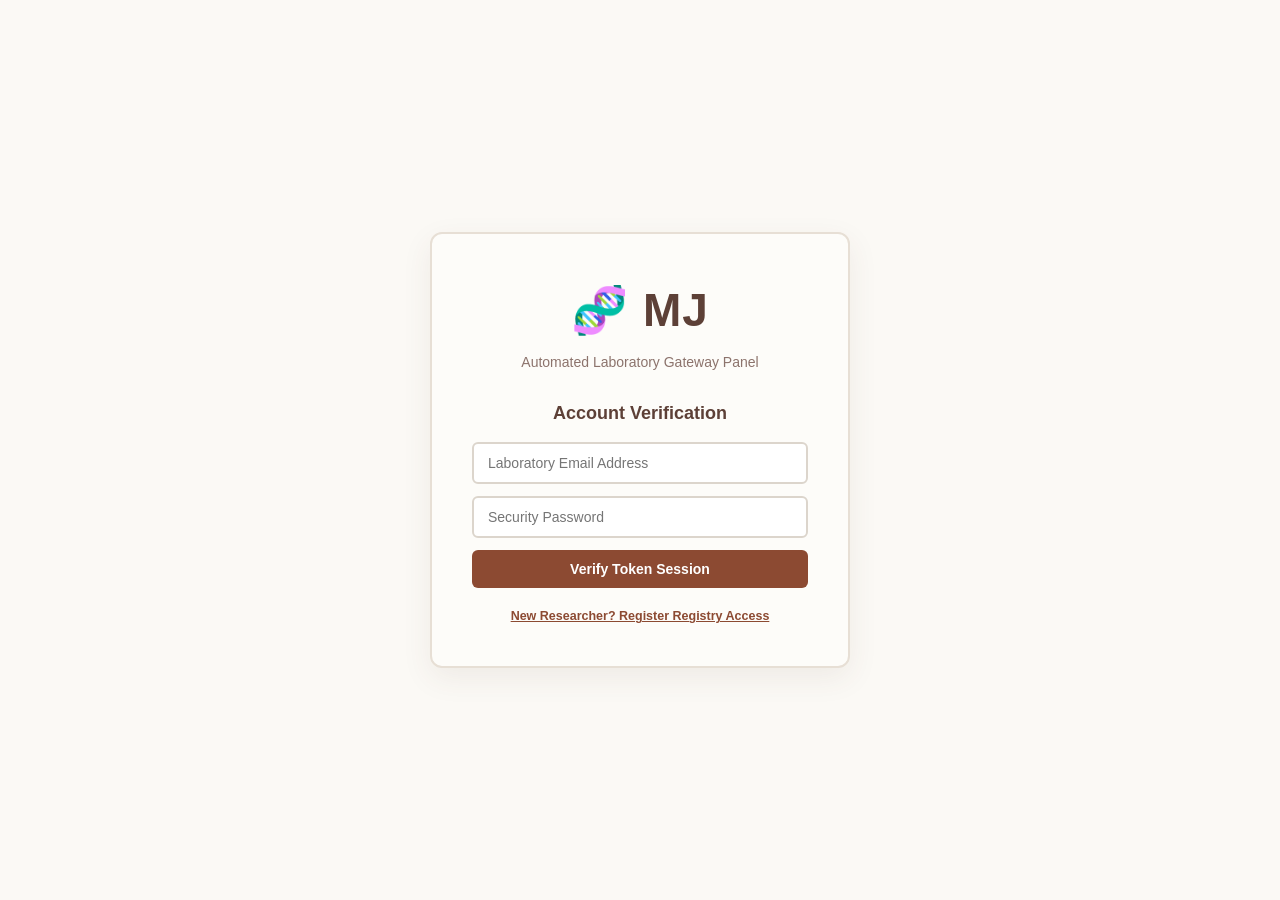
==== commit 377a5434: "Update index.html" ====
--- a/index.html
+++ b/index.html
@@ -19,7 +19,9 @@
         body { background-color: var(--bg-canvas); color: var(--text-main); line-height: 1.6; }
         .container { max-width: 1100px; margin: 0 auto; padding: 0 20px; }
         
-        /* Full Screen Portal Lockdown Gateway Overlay Screen */
+        /* ========================================== */
+        /* NEW STEP 2: LOCKDOWN GATEWAY WALL STYLES   */
+        /* ========================================== */
         #lockdownWindow {
             position: fixed;
             top: 0;
@@ -40,78 +42,97 @@
             border-radius: 12px;
             padding: 40px;
             width: 100%;
-            max-width: 440px;
+            max-width: 420px;
             box-shadow: 0 10px 30px rgba(93, 64, 55, 0.08);
             text-align: center;
-        }
-
-        .auth-card h1 { font-size: 46px; color: var(--header-light); margin-bottom: 4px; font-weight: 800; letter-spacing: 1px; }
-        .auth-card p { color: #8c736c; font-size: 14px; margin-bottom: 25px; }
-        .auth-card h3 { color: var(--header-light); margin-bottom: 15px; font-size: 18px; }
-        .auth-card input { width: 100%; padding: 11px 14px; border: 2px solid #dcd5cc; border-radius: 6px; font-size: 14px; margin-bottom: 12px; outline: none; background: white; color: var(--text-main); }
-        .auth-card input:focus { border-color: var(--accent-rust); }
-        .auth-toggle-msg { font-size: 12.5px; color: var(--accent-rust); margin-top: 18px; cursor: pointer; font-weight: bold; text-decoration: underline; }
-        
-        .btn-block { width: 100%; padding: 11px; font-size: 14px; font-weight: bold; background-color: var(--accent-rust); color: white; border: none; border-radius: 6px; cursor: pointer; }
-        .btn-block:hover { background-color: #6f3724; }
-
-        /* Base Application Layout Styles */
+            animation: fadeIn 0.4s ease-in-out;
+        }
+
+        .auth-card h1 {
+            font-size: 46px;
+            color: var(--header-light);
+            margin-bottom: 4px;
+            font-weight: 800;
+            letter-spacing: 1px;
+        }
+
+        .auth-card p {
+            color: #8c736c;
+            font-size: 14px;
+            margin-bottom: 25px;
+        }
+
+        .auth-card h3 {
+            color: var(--header-light);
+            margin-bottom: 15px;
+            font-size: 18px;
+        }
+
+        /* Form Inputs style for premium vintage look */
+        .auth-card input {
+            width: 100%;
+            padding: 11px 14px;
+            border: 2px solid #dcd5cc;
+            border-radius: 6px;
+            font-size: 14px;
+            margin-bottom: 12px;
+            outline: none;
+            background-color: white;
+            color: var(--text-main);
+            transition: border-color 0.2s;
+        }
+
+        .auth-card input:focus {
+            border-color: var(--accent-rust);
+        }
+
+        .auth-toggle-msg {
+            font-size: 12.5px;
+            color: var(--accent-rust);
+            margin-top: 18px;
+            cursor: pointer;
+            font-weight: bold;
+            text-decoration: underline;
+        }
+
+        /* Standard Buttons */
+        .btn-block {
+            width: 100%;
+            padding: 11px;
+            font-size: 14px;
+            font-weight: bold;
+            background-color: var(--accent-rust);
+            color: white;
+            border: none;
+            border-radius: 6px;
+            cursor: pointer;
+            transition: background 0.2s;
+        }
+
+        .btn-block:hover {
+            background-color: #6f3724;
+        }
+
+        /* Base Application Styles (from Step 1) */
         .navbar { background: linear-gradient(135deg, var(--header-light), var(--header-dark)); color: #f5efe6; padding: 18px 0; border-bottom: 3px solid var(--accent-rust); }
         .navbar .container { display: flex; justify-content: space-between; align-items: center; }
         .logo { font-size: 24px; font-weight: bold; letter-spacing: 1px; color: #f5efe6; }
-        .session-badge { background: #7c6c64; padding: 5px 12px; border-radius: 4px; font-size: 12px; font-weight: bold; color: white; transition: background 0.3s; }
-        
-        .hero { background: #fdfbf7; padding: 35px 0; text-align: center; border-bottom: 1px solid var(--border-oat); }
+        .session-badge { background: #7c6c64; padding: 5px 12px; border-radius: 4px; font-size: 12px; font-weight: bold; color: white; }
+        .hero { background: #fdfbf7; padding: 50px 0; text-align: center; border-bottom: 1px solid var(--border-oat); }
         .hero h2 { font-size: 38px; color: var(--header-light); margin-bottom: 8px; font-weight: 700; }
         .hero p { color: #8c736c; font-size: 16px; margin-bottom: 12px; }
         .dev-credit { display: inline-block; background: #decbba; color: var(--header-light); font-size: 11px; font-weight: bold; padding: 5px 14px; border-radius: 20px; border: 1px solid #cdbfb0; text-transform: uppercase; letter-spacing: 0.5px; }
-        
-        .tabs-nav { display: flex; justify-content: center; gap: 8px; margin: 25px auto 10px auto; max-width: 1000px; flex-wrap: wrap; padding: 0 10px; }
+        .tabs-nav { display: flex; justify-content: center; gap: 8px; margin: 30px auto 10px auto; max-width: 950px; flex-wrap: wrap; padding: 0 10px; }
         .tab-btn { padding: 12px 18px; font-size: 13px; font-weight: bold; background: var(--border-oat); color: var(--header-light); border: none; border-radius: 6px; cursor: pointer; transition: all 0.2s ease-in-out; border-bottom: 2px solid #cdbfb0; }
         .tab-btn:hover { background: #decbba; color: var(--header-dark); }
         .tab-btn.active { background: var(--accent-rust); color: white; border-bottom: 2px solid #5d2211; box-shadow: 0 4px 10px rgba(140,74,50,0.25); }
-        
-        /* App Components Workspace View Containers */
-        .app-workspace { padding: 15px 0 50px 0; background: white; border-top: 1px solid var(--border-oat); }
+        .app-workspace { padding: 20px 0 50px 0; background: white; border-top: 1px solid var(--border-oat); text-align: center; }
         .tab-content { display: none; }
         .tab-content.active { display: block; animation: fadeIn 0.3s ease-in-out; }
-        
-        .tool-section { max-width: 800px; margin: 0 auto 25px auto; padding: 22px; background: #fdfcf9; border: 1px solid var(--border-oat); border-radius: 8px; text-align: left; box-shadow: 0 2px 5px rgba(0,0,0,0.01); }
-        .tool-section h3 { color: var(--accent-rust); margin-bottom: 12px; font-size: 19px; border-bottom: 2px solid var(--border-oat); padding-bottom: 6px; }
-        .tool-section p { font-size: 13.5px; color: #6e5d5a; margin-bottom: 12px; }
-        
-        /* Functional Form Input Elements */
-        textarea { width: 100%; height: 100px; padding: 12px; border: 2px solid #dcd5cc; border-radius: 6px; font-family: monospace; font-size: 13.5px; margin-bottom: 12px; resize: vertical; outline: none; background: white; color: #332928; }
-        textarea:focus { border-color: var(--accent-rust); }
-        input[type="number"], input[type="text"], select { width: 100%; padding: 10px; border: 2px solid #dcd5cc; border-radius: 6px; font-size: 13.5px; margin-bottom: 12px; outline: none; background: white; color: #332928; }
-        input[type="number"]:focus, input[type="text"]:focus, select:focus { border-color: var(--accent-rust); }
-        label { font-size: 12.5px; font-weight: bold; color: var(--header-light); display: block; margin-bottom: 4px; }
-        .grid-2 { display: grid; grid-template-columns: repeat(auto-fit, minmax(180px, 1fr)); gap: 12px; }
-        
-        .btn { padding: 9px 18px; font-size: 13px; font-weight: bold; border-radius: 4px; border: none; cursor: pointer; display: inline-block; transition: background 0.2s; margin-right: 8px; }
-        .btn-primary { background-color: var(--accent-rust); color: white; }
-        .btn-primary:hover { background-color: #6f3724; }
-        .btn-secondary { background-color: #7c6c64; color: white; }
-        .btn-secondary:hover { background-color: #63554e; }
-        .btn-danger { background-color: #b71c1c; color: white; }
-        .btn-danger:hover { background-color: #801010; }
-        .btn-sm { padding: 5px 10px; font-size: 11.5px; border-radius: 4px; }
-        
-        .result-box { margin-top: 12px; display: none; padding: 14px; border-radius: 4px; text-align: left; border-left: 4px solid var(--accent-rust); background: #fffdf9; font-size: 13.5px; }
-
-        /* Concurrent Timers Node Grid Panel Layout */
-        .timer-grid { display: grid; grid-template-columns: repeat(auto-fit, minmax(130px, 1fr)); gap: 12px; margin-bottom: 12px; background: #decbba; padding: 12px; border-radius: 6px; }
-        .timer-node { background: var(--header-light); color: white; padding: 10px; border-radius: 4px; text-align: center; font-weight: bold; font-family: monospace; font-size: 18px; }
-
-        /* System Audit Logs Data Layout Table Components */
-        .log-table { width: 100%; border-collapse: collapse; margin-top: 15px; font-size: 12px; text-align: left; }
-        .log-table th { background: var(--header-light); color: white; padding: 10px; font-weight: bold; }
-        .log-table td { padding: 10px; border-bottom: 1px solid var(--border-oat); color: var(--text-main); vertical-align: top; }
-        .log-table tr:nth-child(even) { background: #fdfbf7; }
-        .log-data-drawer { background: #f5efe6; padding: 10px; border-radius: 4px; margin-top: 5px; font-family: monospace; font-size: 11.5px; white-space: pre-wrap; word-break: break-all; border-left: 3px solid var(--accent-rust); display: none; }
-        .toggle-drawer-btn { color: var(--accent-rust); cursor: pointer; text-decoration: underline; font-weight: bold; }
-
+        .placeholder-card { max-width: 750px; margin: 0 auto; padding: 40px; background: #fdfcf9; border: 1px dashed var(--border-oat); border-radius: 8px; text-align: left; }
+        .placeholder-card h3 { color: var(--accent-rust); margin-bottom: 10px; }
         footer { padding: 30px 0; text-align: center; font-size: 13.5px; color: #8c736c; border-top: 1px solid var(--border-oat); }
+
         @keyframes fadeIn { from { opacity: 0; transform: translateY(6px); } to { opacity: 1; transform: translateY(0); } }
     </style>
 </head>
@@ -126,7 +147,7 @@
                 <h3>Account Verification</h3>
                 <input type="email" id="loginEmail" placeholder="Laboratory Email Address">
                 <input type="password" id="loginPass" placeholder="Security Password">
-                <button class="btn-block" onclick="executeSystemLogin()">Verify Token Session</button>
+                <button class="btn-block" onclick="simulateLoginVerification()">Verify Token Session</button>
                 <div class="auth-toggle-msg" onclick="toggleAuthView(true)">New Researcher? Register Registry Access</div>
             </div>
 
@@ -136,13 +157,7 @@
                 <input type="email" id="regEmail" placeholder="Valid Institutional Email">
                 <input type="text" id="regPhone" placeholder="Mobile Phone Contact Line">
                 <input type="password" id="regPass" placeholder="Create Security Access Pass">
-                
-                <div id="adminPinWrapper" style="display: none; background: #decbba; padding: 10px; border-radius: 6px; margin-bottom: 12px; text-align: left;">
-                    <label style="color: var(--header-dark); font-weight: bold;">⚠️ Admin Identity Validation PIN Required:</label>
-                    <input type="password" id="regAdminPin" placeholder="Enter System Secret Master PIN" style="margin-bottom: 0;">
-                </div>
-
-                <button class="btn-block" onclick="executeSystemRegistration()">Commit Register Sequence</button>
+                <button class="btn-block" onclick="simulateRegistrationVerification()">Commit Register Sequence</button>
                 <div class="auth-toggle-msg" onclick="toggleAuthView(false)">Return to Existing Terminal Login</div>
             </div>
         </div>
@@ -151,10 +166,7 @@
     <nav class="navbar">
         <div class="container">
             <div class="logo">🧬 MJ</div>
-            <div style="display: flex; align-items: center; gap: 15px;">
-                <div class="session-badge" id="navUserDisplay">Session: Guest Mode</div>
-                <button class="btn btn-secondary btn-sm" style="margin-right: 0;" onclick="executeSystemLogout()">Logout Node</button>
-            </div>
+            <div class="session-badge" id="navUserDisplay">Session: Guest Mode</div>
         </div>
     </nav>
 
@@ -171,275 +183,41 @@
         <button class="tab-btn" onclick="switchTab(event, 'tab-solutions')">🧪 Solutions & Buffers</button>
         <button class="tab-btn" onclick="switchTab(event, 'tab-kinetics')">🌀 Kinetics & Hardware</button>
         <button class="tab-btn" onclick="switchTab(event, 'tab-notebook')">📋 Utilities & Notebooks</button>
-        <button class="tab-btn" id="adminTabSelectorButton" onclick="switchTab(event, 'tab-members')" style="display: none; background: #f1ebd9; border-color:#decbba;">👤 Member Hub & Tracking</button>
+        <button class="tab-btn" id="adminTabButton" onclick="switchTab(event, 'tab-members')" style="display: none; background: #f1ebd9; border-color:#decbba;">👤 Member Hub & Tracking</button>
     </div>
 
     <section class="app-workspace">
         <div class="container">
-
             <div id="tab-analytics" class="tab-content active">
-                <div class="tool-section">
-                    <h3>Macromolecular Sequence Analyzer</h3>
-                    <p>Submits nucleotide strings to isolate total sequence weights, lengths, and residue counts.</p>
-                    <textarea id="sequenceInput" class="autosave" placeholder="Enter DNA, RNA, or Protein single-letter residues (e.g., ATGCGATCG)..."></textarea>
-                    <button class="btn btn-primary" onclick="runSequenceAnalyzer()">Analyze Residues</button>
-                    <button class="btn btn-secondary" onclick="clearField('sequenceInput', 'sequenceResult')">Clear</button>
-                    <div id="sequenceResult" class="result-box" style="font-family: monospace;"></div>
-                </div>
-
-                <div class="tool-section">
-                    <h3>The Central Dogma Transcriptor (DNA ➔ RNA ➔ Protein)</h3>
-                    <p>Processes raw coding DNA template strands, synthesizes messenger RNA loops, and decodes the functional peptide folds using a local codon database matrix.</p>
-                    <textarea id="dogmaInput" class="autosave" placeholder="Enter coding DNA nucleotides template string (e.g., ATG-GCA-GTC)..."></textarea>
-                    <button class="btn btn-primary" onclick="runCentralDogmaEngine()">Transcribe & Translate Sequence</button>
-                    <button class="btn btn-secondary" onclick="clearField('dogmaInput', 'dogmaResult')">Clear</button>
-                    <div id="dogmaResult" class="result-box" style="font-family: monospace; line-height: 1.6;"></div>
-                </div>
-
-                <div class="tool-section">
-                    <h3>Amino Acid Structural Profile & pI Index</h3>
-                    <p>Pulls structural sidechain categories, exact isotopic masses, and specific Isoelectric point configurations.</p>
-                    <select id="aaSelect" class="autosave" onchange="runAminoAcidLookup()">
-                        <option value="">-- Choose Target Residue --</option>
-                        <option value="A">Alanine (Ala / A) - Aliphatic Nonpolar</option>
-                        <option value="R">Arginine (Arg / R) - Positively Charged Basic</option>
-                        <option value="N">Asparagine (Asn / N) - Polar Uncharged</option>
-                        <option value="D">Aspartic Acid (Asp / D) - Negatively Charged Acidic</option>
-                        <option value="C">Cysteine (Cys / C) - Reactive Thiol Hydrophilic</option>
-                        <option value="E">Glutamic Acid (Glu / E) - Negatively Charged Acidic</option>
-                        <option value="Q">Glutamine (Gln / Q) - Polar Amide</option>
-                        <option value="G">Glycine (Gly / G) - Flexible Achiral Structure</option>
-                        <option value="H">Histidine (His / H) - Aromatic Imidazole Catalytic Ring</option>
-                        <option value="I">Isoleucine (Ile / I) - Aliphatic Hydrophobic Core</option>
-                        <option value="L">Leucine (Leu / L) - Hydrophobic Branched Chain</option>
-                        <option value="K">Lysine (Lys / K) - Basic Amino Sidechain Aliphatic</option>
-                        <option value="M">Methionine (Met / M) - Thioether Initiator Residue</option>
-                        <option value="F">Phenylalanine (Phe / F) - Bulky Benzene Aromatic</option>
-                        <option value="P">Proline (Pro / P) - Structural Kinking Imino Ring</option>
-                        <option value="S">Serine (Ser / S) - Hydroxyl Polar Target Nucleophile</option>
-                        <option value="T">Threonine (Thr / T) - Hydroxyl Polar Branched Target</option>
-                        <option value="W">Tryptophan (Trp / W) - Indole High Fluorescent Aromatic</option>
-                        <option value="Y">Tyrosine (Tyr / Y) - Phenolic Coordinating Aromatic Ring</option>
-                        <option value="V">Valine (Val / V) - Hydrophobic Aliphatic Branched</option>
-                    </select>
-                    <div id="aaResultContainer" class="result-box" style="font-family: monospace;"></div>
-                </div>
-
-                <div class="tool-section">
-                    <h3>Bio-Element Organic Quick-Reference Matrix</h3>
-                    <p>Loads standard covalent bonding enthalpies, valence cloud weights, and atomic configurations.</p>
-                    <select id="elementSelect" class="autosave" onchange="runElementLookup()">
-                        <option value="">-- Choose Target Core Atom --</option>
-                        <option value="C">Carbon (C) - Organic Infrastructure Node</option>
-                        <option value="H">Hydrogen (H) - Solution Matrix Proton</option>
-                        <option value="N">Nitrogen (N) - Peptidyl Planar Amide Link</option>
-                        <option value="O">Oxygen (O) - Hydrogen Bond Dipole Acceptor</option>
-                        <option value="P">Phosphorus (P) - Nucleic Acid Phosphoanhydride Bridge</option>
-                        <option value="S">Sulfur (S) - Covalent Disulfide Tertiary Lock</option>
-                    </select>
-                    <div id="elementResultContainer" class="result-box" style="font-family: monospace;"></div>
-                </div>
-
-                <div class="tool-section">
-                    <h3>📊 Statistical Experimental Outlier Matrix Tracker</h3>
-                    <p>Applies standard 3-Sigma parameters across a laboratory data array to flag pipetting deviations.</p>
-                    <textarea id="dataInput" class="autosave" placeholder="Paste data floats separated by commas (e.g., 0.12, 0.14, 0.13, 4.85)..."></textarea>
-                    <button class="btn btn-primary" onclick="runStatisticalOutlierEngine()">Evaluate Dataset Array</button>
-                    <div id="dataResult" class="result-box" style="font-family: monospace;"></div>
-                </div>
-
-                <div class="tool-section">
-                    <h3>🤖 Heuristic AI Peptide Property & Separation Predictor</h3>
-                    <p>Deploys local sequence evaluations to predict structural fluidity profiles and chromatographic isolation routing lines.</p>
-                    <textarea id="aiPeptideInput" class="autosave" placeholder="Paste single-letter amino acid chain segments (e.g., RGDWFLM)..."></textarea>
-                    <button class="btn btn-primary" onclick="runAIPredictorEngine()">Run AI Property Forecast</button>
-                    <div id="aiResultContainer" class="result-box" style="font-family: monospace;"></div>
-                </div>
-            </div>
-
+                <div class="placeholder-card">
+                    <h3>Core Analytics & AI Workspace</h3>
+                    <p>Skeleton active.</p>
+                </div>
+            </div>
             <div id="tab-solutions" class="tab-content">
-                <div class="tool-section">
-                    <h3>🧪 Solid Solution Molarity Mass Weight Engine</h3>
-                    <div class="grid-2">
-                        <div><label>Formula Weight (g/mol)</label><input type="number" id="molInputMW" class="autosave" placeholder="e.g., 180.16"></div>
-                        <div><label>Target Molarity (M)</label><input type="number" id="molInputMolarity" class="autosave" placeholder="e.g., 0.5"></div>
-                        <div><label>Target Volume (mL)</label><input type="number" id="molInputVolume" class="autosave" placeholder="e.g., 250"></div>
-                    </div>
-                    <button class="btn btn-primary" onclick="runMolarityCalculator()">Compute Target Mass</button>
-                    <div id="molarityResultContainer" class="result-box"></div>
-                </div>
-
-                <div class="tool-section">
-                    <h3>📉 Beer-Lambert Spectrophotometry Concentration Finder</h3>
-                    <div class="grid-2">
-                        <div><label>Absorbance Scale (A)</label><input type="number" id="beerAbsorbance" class="autosave" placeholder="e.g., 0.45"></div>
-                        <div><label>Extinction Coeff (M⁻¹cm⁻¹)</label><input type="number" id="beerExtinction" class="autosave" placeholder="e.g., 6220"></div>
-                        <div><label>Path Length (cm)</label><input type="number" id="beerPathLength" class="autosave" value="1"></div>
-                    </div>
-                    <button class="btn btn-primary" onclick="runBeerLambertCalculator()">Compute Absorbance Concentration</button>
-                    <div id="beerResultContainer" class="result-box"></div>
-                </div>
-
-                <div class="tool-section">
-                    <h3>🧬 Nucleic Acid Purity Inspector ($A_{260}/A_{280}$ Ratio Analyzer)</h3>
-                    <p>Evaluates sample isolation quality controls via optical quotient thresholds to verify macromolecular health constraints.</p>
-                    <div class="grid-2">
-                        <div><label>Absorbance at 260 nm (A₂₆₀)</label><input type="number" id="purityA260" class="autosave" placeholder="e.g., 0.38" step="any"></div>
-                        <div><label>Absorbance at 280 nm (A₂₈₀)</label><input type="number" id="purityA280" class="autosave" placeholder="e.g., 0.21" step="any"></div>
-                    </div>
-                    <button class="btn btn-primary" onclick="runPurityRatioInspector()">Inspect Sample Extract</button>
-                    <div id="purityResultContainer" class="result-box"></div>
-                </div>
-
-                <div class="tool-section">
-                    <h3>💦 Stock Concentrate Serial Dilution Engine (C₁V₁ = C₂V₂)</h3>
-                    <div class="grid-2">
-                        <div><label>Stock Strength (C₁)</label><input type="number" id="dilutionC1" class="autosave" placeholder="e.g., 10"></div>
-                        <div><label>Target Working Strength (C₂)</label><input type="number" id="dilutionC2" class="autosave" placeholder="e.g., 1"></div>
-                        <div><label>Target Final Volume (V₂) (mL)</label><input type="number" id="dilutionV2" class="autosave" placeholder="e.g., 500"></div>
-                    </div>
-                    <button class="btn btn-primary" onclick="runDilutionEquation()">Compute Volumetric Mix</button>
-                    <div id="dilutionResultContainer" class="result-box" style="font-family: monospace;"></div>
-                </div>
-
-                <div class="tool-section">
-                    <h3>🧪 PCR Master Mix Formulation Assistant</h3>
-                    <p>Assembles individual micro-reagent ratios into a localized bulk combination workflow, factoring in a 10% buffering matrix expansion buffer to offset wall retention.</p>
-                    <label>Total Number of Reaction Tubes to Run:</label>
-                    <input type="number" id="pcrTubesCount" class="autosave" placeholder="e.g., 24">
-                    <button class="btn btn-primary" onclick="runPCRMasterMixFormulator()">Formulate Batch Mix Recipes</button>
-                    <div id="pcrMixResultContainer" class="result-box" style="font-family: monospace;"></div>
-                </div>
-            </div>
-
+                <div class="placeholder-card">
+                    <h3>Solutions & Buffers Prep Workspace</h3>
+                    <p>Skeleton active.</p>
+                </div>
+            </div>
             <div id="tab-kinetics" class="tab-content">
-                <div class="tool-section">
-                    <h3>📊 Enzyme Kinetics Michaelis-Menten Plotter</h3>
-                    <div style="display: flex; flex-wrap: wrap; gap: 20px;">
-                        <div style="flex: 1; min-width: 240px;">
-                            <label>Max Velocity (Vmax) (μmol/min)</label><input type="number" id="enzymeVmax" class="autosave" placeholder="e.g., 120">
-                            <label>Michaelis Constant (Km) (mM)</label><input type="number" id="enzymeKm" class="autosave" placeholder="e.g., 2.5">
-                            <label>Substrate Load [S] (mM)</label><input type="number" id="enzymeSubstrate" class="autosave" placeholder="e.g., 5.0">
-                            <button class="btn btn-primary" style="margin-top: 10px;" onclick="runEnzymeKineticsEngine()">Process & Plot Saturation Curve</button>
-                        </div>
-                        <div style="flex: 1; min-width: 240px; text-align: center; background: white; border: 1px dashed var(--border-oat); padding: 10px; border-radius: 6px;">
-                            <label style="font-size:11px; font-weight:bold; color:var(--header-light); margin-bottom:5px; display:block;">Saturation Hyperbola Trace</label>
-                            <canvas id="kineticsCanvas" width="300" height="150" style="border:1px solid var(--border-oat); background: #ffffff;"></canvas>
-                        </div>
-                    </div>
-                    <div id="enzymeResultContainer" class="result-box" style="font-family: monospace;"></div>
-                </div>
-
-                <div class="tool-section">
-                    <h3>⚗️ Buffer Titration Curve Simulator (pH Behavior)</h3>
-                    <p>Traces the active response across a buffer system following step additions of hydroxide equivalents, mapping out the functional buffering region plateau window.</p>
-                    <div style="display: flex; flex-wrap: wrap; gap: 20px;">
-                        <div style="flex: 1; min-width: 240px;">
-                            <label>Weak Dissociation Base Parameter (pKa)</label><input type="number" id="titrationPKa" class="autosave" placeholder="e.g., 4.76" step="any">
-                            <button class="btn btn-primary" style="margin-top: 10px;" onclick="runTitrationSimulator()">Simulate Titration Curve</button>
-                        </div>
-                        <div style="flex: 1; min-width: 240px; text-align: center; background: white; border: 1px dashed var(--border-oat); padding: 10px; border-radius: 6px;">
-                            <label style="font-size:11px; font-weight:bold; color:var(--header-light); margin-bottom:5px; display:block;">Sigmoidal S-Curve Buffer Trace</label>
-                            <canvas id="titrationCanvas" width="300" height="150" style="border:1px solid var(--border-oat); background: #ffffff;"></canvas>
-                        </div>
-                    </div>
-                    <div id="titrationResultContainer" class="result-box" style="font-family: monospace;"></div>
-                </div>
-
-                <div class="tool-section">
-                    <h3>🌀 Centrifuge Operational Vector Converter (RPM ⇄ RCF)</h3>
-                    <div class="grid-2">
-                        <div><label>Rotor Radius Geometry (r) (cm)</label><input type="number" id="rotorRadius" class="autosave" placeholder="e.g., 9.5"></div>
-                        <div><label>Instrument Spin Profile Speed (RPM)</label><input type="number" id="rotorRPM" class="autosave" placeholder="e.g., 4000"></div>
-                    </div>
-                    <button class="btn btn-primary" onclick="runCentrifugeConverter()">Compute Centrifugal Gravity Matrix</button>
-                    <div id="rcfResultContainer" class="result-box" style="font-family: monospace;"></div>
-                </div>
-            </div>
-
+                <div class="placeholder-card">
+                    <h3>Kinetics & Hardware Performance Workspace</h3>
+                    <p>Skeleton active.</p>
+                </div>
+            </div>
             <div id="tab-notebook" class="tab-content">
-                <div class="tool-section">
-                    <h3>📈 Dynamic Peptide Charge-versus-pH Curve Generator</h3>
-                    <p>Scans sequence strings across the full pH continuum, plotting sidechain dissociation profiles to isolate the exact isoelectric junction crossing coordinate.</p>
-                    <textarea id="chargeCurveInput" class="autosave" placeholder="Enter target amino acid single-letter string residues (e.g., RGDDKKHE)..."></textarea>
-                    <div style="display: flex; flex-wrap: wrap; gap: 20px; align-items: flex-start;">
-                        <button class="btn btn-primary" onclick="runPeptideChargeCurveEngine()">Map Charge Spectrum Graph</button>
-                        <div style="flex: 1; min-width: 260px; text-align: center;">
-                            <canvas id="chargeCanvas" width="320" height="140" style="border: 1px solid var(--border-oat); background: #ffffff;"></canvas>
-                        </div>
-                    </div>
-                    <div id="chargeCurveResultContainer" class="result-box" style="font-family: monospace;"></div>
-                </div>
-
-                <div class="tool-section">
-                    <h3>⏱️ Multi-Stage Incubation Lab Timer Matrix</h3>
-                    <p>Runs concurrent independent down-counting interval arrays tied to time-sensitive biochemical protocols.</p>
-                    <div class="timer-grid">
-                        <div><div class="timer-node" id="timerDisplayA">60:00</div><label style="text-align:center; font-size:11px;">1. Cell Lysis</label><button class="btn btn-primary btn-sm" style="width:100%; margin-top:4px;" onclick="triggerLabClock('A', 3600)">Start Phase</button></div>
-                        <div><div class="timer-node" id="timerDisplayB">10:00</div><label style="text-align:center; font-size:11px;">2. Centrifuge Pelleting</label><button class="btn btn-primary btn-sm" style="width:100%; margin-top:4px;" onclick="triggerLabClock('B', 600)">Start Phase</button></div>
-                        <div><div class="timer-node" id="timerDisplayC">60:00</div><label style="text-align:center; font-size:11px;">3. Membrane Blocking</label><button class="btn btn-primary btn-sm" style="width:100%; margin-top:4px;" onclick="triggerLabClock('C', 3600)">Start Phase</button></div>
-                    </div>
-                </div>
-
-                <div class="tool-section">
-                    <h3>📋 Formatted Notebook Report Compiler</h3>
-                    <div class="grid-2">
-                        <div><label>Researcher Signature Name</label><input type="text" id="reportAuthor" class="autosave" placeholder="e.g., Uzair Ibrahim Bhat"></div>
-                        <div><label>Experiment Module Title</label><input type="text" id="reportTitle" class="autosave" placeholder="e.g., Extraction Quantitation Sheet"></div>
-                    </div>
-                    <label>Observation Matrix Data Logs Summary</label>
-                    <textarea id="reportContent" class="autosave" placeholder="Enter conclusions, raw readings parameters, values arrays..."></textarea>
-                    <button class="btn btn-primary" onclick="runReportCompilerExporter()">Compile & Download Notebook File</button>
-                    <div id="reportResultContainer" class="result-box"></div>
-                </div>
-
-                <div class="tool-section">
-                    <h3>🔍 Bench Methodologies Protocol Search Index</h3>
-                    <p>Loads structured step guidelines for baseline experimental assays.</p>
-                    <select id="protocolSelect" class="autosave" onchange="runProtocolDatabaseSearch()">
-                        <option value="">-- Choose Target Procedure Worksheet --</option>
-                        <option value="dna_extract">1. Extraction of Genomic DNA (Phenol-Chloroform Methodology)</option>
-                        <option value="sds_page">2. Polyacrylamide SDS-PAGE Gel Casting & Resolution Framework</option>
-                        <option value="bradford">3. Bradford Analytical Reagent Protein Quantitation Standard</option>
-                    </select>
-                    <div id="protocolResultContainer" class="result-box" style="white-space: pre-wrap; font-family: monospace; max-height: 200px; overflow-y:auto; color:#332928; font-size:12.5px; border-left:4px solid var(--accent-rust);"></div>
-                </div>
-            </div>
-
+                <div class="placeholder-card">
+                    <h3>Utilities & Laboratory Notebooks Workspace</h3>
+                    <p>Skeleton active.</p>
+                </div>
+            </div>
             <div id="tab-members" class="tab-content">
-                <div class="tool-section">
-                    <h3>👤 Registered Laboratory Terminal Node Profiles</h3>
-                    <p>Active security identities holding validation keys on this local storage instance core:</p>
-                    <div id="adminUserProfilesDisplayContainer" style="font-family: monospace; font-size:13px; color:var(--header-light); line-height: 1.8;"></div>
-                </div>
-
-                <div class="tool-section" style="max-width: 950px;">
-                    <h3>📜 Central Forensic Operation Audit Ledger</h3>
-                    <p>Tracks deep system uploads, raw parameter entries, and time markers across active profiles.</p>
-                    <div style="overflow-x: auto;">
-                        <table class="log-table">
-                            <thead>
-                                <tr>
-                                    <th>Timeline Coordinates</th>
-                                    <th>Identity Node</th>
-                                    <th>Action Log Matrix Metadata Summary</th>
-                                </tr>
-                            </thead>
-                            <tbody id="adminGlobalLoggerTableBody"></tbody>
-                        </table>
-                    </div>
-                    <div style="margin-top: 20px; display:flex; justify-content: space-between; flex-wrap:wrap; gap:15px; align-items:center;">
-                        <label style="display: inline-flex; align-items: center; font-weight:bold; font-size:13px; cursor:pointer;">
-                            <input type="checkbox" id="adminAnonymizeCheckbox" onchange="renderGlobalSystemLogMatrix()" style="margin-right: 6px; width:16px; height:16px;"> Anonymize Identity Fields (Strip Profiles for Export)
-                        </label>
-                        <div>
-                            <button class="btn btn-primary btn-sm" onclick="exportLogMatrixToCSV()">📥 Export Sheet to CSV</button>
-                            <button class="btn btn-danger btn-sm" onclick="purgeSystemAuditLogs()">Purge System Logs</button>
-                        </div>
-                    </div>
-                </div>
-            </div>
-
+                <div class="placeholder-card" style="border-color: #8c4a32;">
+                    <h3>👤 Privileged Administrative Operations Vault</h3>
+                    <p>Bypass verified.</p>
+                </div>
+            </div>
         </div>
     </section>
 
@@ -451,466 +229,30 @@
     </footer>
 
     <script>
-        const MASTER_ADMIN_NAME = "Tahasana";
-        const SECRET_ADMIN_PASSCODE = "1926"; // Secret validation entry key
-        let activeUserSessionProfile = null;
-        let countdownClockIntervalsCache = {};
-
-        // --- SECTION A: CIPHER STORAGE SECURITY LAYERS ---
-        function maskWrite(key, dataObj) {
-            const str = btoa(encodeURIComponent(JSON.stringify(dataObj)));
-            localStorage.setItem(key, str);
-        }
-
-        function maskRead(key) {
-            const data = localStorage.getItem(key); if(!data) return null;
-            try { return JSON.parse(decodeURIComponent(atob(data))); } catch(e) { return null; }
-        }
-
-        // --- SECTION B: GATEWAY CONTROLLER ACCESS MANAGER ---
-        window.addEventListener('DOMContentLoaded', function() {
-            initAutosaveListeners();
-            const savedToken = maskRead('mj_active_session_token');
-            if(savedToken) { initializeActiveSession(savedToken); }
-        });
-
+        // Tab system switching mechanics
+        function switchTab(event, tabId) {
+            var contents = document.querySelectorAll('.tab-content');
+            var buttons = document.querySelectorAll('.tab-btn');
+            contents.forEach(function(c) { c.classList.remove('active'); });
+            buttons.forEach(function(b) { b.classList.remove('active'); });
+            document.getElementById(tabId).classList.add('active');
+            if (event && event.currentTarget) event.currentTarget.classList.add('active');
+        }
+
+        // NEW STEP 2: Form Toggling Logic
         function toggleAuthView(showSignup) {
             document.getElementById('loginFormSubFrame').style.display = showSignup ? 'none' : 'block';
             document.getElementById('signupFormSubFrame').style.display = showSignup ? 'block' : 'none';
-            document.getElementById('adminPinWrapper').style.display = 'none';
-            
-            if (showSignup) {
-                document.getElementById('regName').addEventListener('input', function(e) {
-                    const isMaster = e.target.value.trim().toLowerCase() === MASTER_ADMIN_NAME.toLowerCase();
-                    document.getElementById('adminPinWrapper').style.display = isMaster ? 'block' : 'none';
-                });
-            }
-        }
-
-        function executeSystemRegistration() {
-            const name = document.getElementById('regName').value.trim();
-            const email = document.getElementById('regEmail').value.trim();
-            const phone = document.getElementById('regPhone').value.trim();
-            const pass = document.getElementById('regPass').value;
-            const adminPin = document.getElementById('regAdminPin').value;
-
-            if(!name || !email || !phone || !pass) { alert("Complete all registration input blocks."); return; }
-            if(name.toLowerCase() === MASTER_ADMIN_NAME.toLowerCase() && adminPin !== SECRET_ADMIN_PASSCODE) {
-                alert("Identity Security Violation: Invalid Master Admin PIN registration key."); return;
-            }
-
-            let registry = maskRead('mj_user_registry_node') || [];
-            if(registry.some(u => u.email.toLowerCase() === email.toLowerCase())) { alert("Identity node already registered."); return; }
-
-            const profile = { name, email, phone, pass, role: (name.toLowerCase() === MASTER_ADMIN_NAME.toLowerCase() ? 'Admin' : 'Member') };
-            registry.push(profile);
-            maskWrite('mj_user_registry_node', registry);
-
-            alert("Account registered successfully! Opening terminal session.");
-            initializeActiveSession(profile);
-        }
-
-        function executeSystemLogin() {
-            const email = document.getElementById('loginEmail').value.trim();
-            const pass = document.getElementById('loginPass').value;
-            let registry = maskRead('mj_user_registry_node') || [];
-
-            if (registry.length === 0) {
-                registry = [
-                    { name: "Tahasana", email: "tahasana@mj.edu", phone: "+91-999-0001", pass: "admin123", role: "Admin" },
-                    { name: "Uzair Ibrahim Bhat", email: "uzair@mj.edu", phone: "+91-999-0002", pass: "uzair123", role: "Member" },
-                    { name: "Danish Nazir", email: "danish@mj.edu", phone: "+91-999-0003", pass: "danish123", role: "Member" }
-                ];
-                maskWrite('mj_user_registry_node', registry);
-            }
-
-            const match = registry.find(u => u.email.toLowerCase() === email.toLowerCase() && u.pass === pass);
-            if(!match) { alert("Authentication failed. Invalid verification access token."); return; }
-            initializeActiveSession(match);
-        }
-
-        function initializeActiveSession(profile) {
-            activeUserSessionProfile = profile;
-            maskWrite('mj_active_session_token', profile);
-            
+        }
+
+        // Temporary testing functions to drop the wall when you click buttons
+        function simulateLoginVerification() {
             document.getElementById('lockdownWindow').style.display = 'none';
-            document.getElementById('navUserDisplay').textContent = `User: ${profile.name} [${profile.role}]`;
-            document.getElementById('navUserDisplay').style.background = profile.role === 'Admin' ? '#2e7d32' : 'var(--accent-rust)';
-            document.getElementById('adminTabSelectorButton').style.display = profile.role === 'Admin' ? 'block' : 'none';
-
-            logSystemAction("Authorized Connection Linked", `Profile validated node identifier: ${profile.email}`);
-            initInactivityWatcher();
-            renderGlobalSystemMembersList();
-            restoreAutosaveValues();
-            switchTab(null, 'tab-analytics');
-        }
-
-        function executeSystemLogout() {
-            if(activeUserSessionProfile) logSystemAction("Connection Destroyed", "User signed out.");
-            activeUserSessionProfile = null;
-            localStorage.removeItem('mj_active_session_token');
-            document.getElementById('lockdownWindow').style.display = 'flex';
-            document.getElementById('loginEmail').value = ''; document.getElementById('loginPass').value = '';
-            toggleAuthView(false);
-        }
-
-        // --- SECTION C: WORKSPACE AUTOSAVE STRUCTURAL RECOVERY ---
-        function initAutosaveListeners() {
-            document.querySelectorAll('.autosave').forEach(el => {
-                el.addEventListener('input', () => {
-                    if(!activeUserSessionProfile) return;
-                    let cache = maskRead('mj_workspace_autosave_cache') || {};
-                    cache[el.id] = el.value;
-                    maskWrite('mj_workspace_autosave_cache', cache);
-                });
-            });
-        }
-
-        function restoreAutosaveValues() {
-            let cache = maskRead('mj_workspace_autosave_cache');
-            if(!cache) return;
-            document.querySelectorAll('.autosave').forEach(el => {
-                if(cache[el.id] !== undefined) el.value = cache[el.id];
-            });
-        }
-
-        // --- SECTION D: TIMED BENCH LOCKDOWN WATCHER (10 MINS IDLE) ---
-        let idleTimerCache;
-        function initInactivityWatcher() {
-            const resetTimer = () => {
-                clearTimeout(idleTimerCache);
-                idleTimerCache = setTimeout(() => {
-                    alert("System Lockdown Timeout: Session locked down due to 10 minutes terminal inactivity.");
-                    executeSystemLogout();
-                }, 600000);
-            };
-            document.onmousemove = resetTimer; document.onkeypress = resetTimer;
-        }
-
-        // --- SECTION E: SECURITY PANIC PURGE SHORTCUT KEY TRIGGER ---
-        window.addEventListener('keydown', (e) => {
-            if (e.shiftKey && e.altKey && e.code === 'KeyP') {
-                e.preventDefault();
-                if (prompt("🚨 EMERGENCY FLUSH MATRIX OVERRIDE\nEnter Admin PIN to clear terminal cache database arrays:") === SECRET_ADMIN_PASSCODE) {
-                    localStorage.clear(); alert("Memory purged. System offline."); window.location.reload();
-                }
-            }
-        });
-
-        // --- SECTION F: BACKGROUND DATA LEDGER FORENSIC ENGINE ---
-        function logSystemAction(name, rawPayload) {
-            let logs = maskRead('mj_forensic_audit_ledger') || [];
-            const d = new Date();
-            const dateStr = d.getDate() + " " + d.toLocaleString('en-US', { month: 'short' }) + " " + d.getFullYear();
-            const timeStr = d.toLocaleTimeString('en-US', { hour12: false });
-            
-            logs.unshift({
-                timestamp: `${dateStr}, ${timeStr}`,
-                user: activeUserSessionProfile ? activeUserSessionProfile.name : "Guest Session",
-                action: name,
-                payload: rawPayload
-            });
-            maskWrite('mj_forensic_audit_ledger', logs);
-            renderGlobalSystemLogMatrix();
-        }
-
-        function renderGlobalSystemLogMatrix() {
-            const tbody = document.getElementById('adminGlobalLoggerTableBody'); if(!tbody) return;
-            const logs = maskRead('mj_forensic_audit_ledger') || [];
-            const anonymize = document.getElementById('adminAnonymizeCheckbox').checked;
-
-            if(logs.length === 0) { tbody.innerHTML = '<tr><td colspan="3" style="text-align:center; color:#8c736c;">No data logged.</td></tr>'; return; }
-            tbody.innerHTML = logs.map((l, index) => `
-                <tr>
-                    <td><strong>${l.timestamp}</strong></td>
-                    <td><span style="color:var(--accent-rust); font-weight:bold;">${anonymize ? "🔒 Masked_Researcher_Node" : l.user}</span></td>
-                    <td>
-                        <div><strong>${l.action}</strong></div>
-                        <span class="toggle-drawer-btn" onclick="document.getElementById('drawer-${index}').style.display = document.getElementById('drawer-${index}').style.display==='block'?'none':'block'">Toggle Parameters Data Matrix</span>
-                        <div id="drawer-${index}" class="log-data-drawer">${l.payload}</div>
-                    </td>
-                </tr>
-            `).join('');
-        }
-
-        function renderGlobalSystemMembersList() {
-            const target = document.getElementById('adminUserProfilesDisplayContainer'); if(!target) return;
-            const registry = maskRead('mj_user_registry_node') || [];
-            target.innerHTML = registry.map(u => `• Name string: <strong>${u.name}</strong> | Email Node: <code>${u.email}</code> | Access Rank: [${u.role}]`).join('<br>');
-        }
-
-        function purgeSystemAuditLogs() { if(confirm("Purge global matrix arrays logs permanently?")) { localStorage.removeItem('mj_forensic_audit_ledger'); renderGlobalSystemLogMatrix(); } }
-
-        function exportLogMatrixToCSV() {
-            const logs = maskRead('mj_forensic_audit_ledger') || []; if(logs.length===0) return;
-            const anonymize = document.getElementById('adminAnonymizeCheckbox').checked;
-            let csv = "Timestamp,User Node,Action Type,Payload Metrics\n";
-            logs.forEach(l => { csv += `"${l.timestamp}","${anonymize?'ANON_NODE':l.user}","${l.action}","${l.payload.replace(/"/g, '""')}"\n`; });
-            const link = document.createElement("a"); link.href = URL.createObjectURL(new Blob([csv], {type:'text/csv;charset=utf-8;'}));
-            link.download = "mj_anonymized_biochem_dataset.csv"; link.click();
-        }
-
-        function initBlankCanvas(id) {
-            var canvas = document.getElementById(id); if(!canvas) return;
-            var ctx = canvas.getContext('2d'); ctx.clearRect(0,0,canvas.width,canvas.height);
-            ctx.beginPath(); ctx.strokeStyle='#e7dfd5'; ctx.moveTo(25,10); ctx.lineTo(25, canvas.height - 15); ctx.lineTo(canvas.width - 15, canvas.height - 15); ctx.stroke();
-        }
-
-        function clearField(inputID, resultID) {
-            document.getElementById(inputID).value = '';
-            var res = document.getElementById(resultID); if(res) res.style.display = 'none';
-            let cache = maskRead('mj_workspace_autosave_cache') || {};
-            delete cache[inputID];
-            maskWrite('mj_workspace_autosave_cache', cache);
-        }
-
-        // --- CLOCK INCUBATION TIMER SYSTEM ---
-        function triggerLabClock(nodeID, initialSeconds) {
-            clearInterval(countdownClockIntervalsCache[nodeID]);
-            let elapsed = initialSeconds;
-            const display = document.getElementById('timerDisplay' + nodeID);
-            
-            countdownClockIntervalsCache[nodeID] = setInterval(() => {
-                if(elapsed <= 0) {
-                    clearInterval(countdownClockIntervalsCache[nodeID]);
-                    display.textContent = "00:00";
-                    display.style.background = "#b71c1c";
-                    alert(`⚠️ Incubation alert: Interval node context phase ${nodeID} run complete.`);
-                    return;
-                }
-                elapsed--;
-                let m = Math.floor(elapsed / 60).toString().padStart(2, '0');
-                let s = (elapsed % 60).toString().padStart(2, '0');
-                display.textContent = `${m}:${s}`;
-            }, 1000);
-            logSystemAction("Incubation Timer Node Linked", `Zone Target: Phase ${nodeID} set for ${initialSeconds}s`);
-        }
-
-        // --- REPORT COMPILER LOGS EXPORTER ---
-        function runReportCompilerExporter() {
-            var author = document.getElementById('reportAuthor').value.trim();
-            var title = document.getElementById('reportTitle').value.trim();
-            var text = document.getElementById('reportContent').value.trim();
-            var out = document.getElementById('reportResultContainer'); out.style.display="block";
-            
-            if(!author || !title || !text) { out.innerHTML = "❌ Complete all report fields prior to layout matrix compilation."; return; }
-            
-            var blobContent = `MJ BIOCHEMISTRY TERMINAL EXPORT NOTEBOOK SHEET\n==========================================\nDate/Time: ${new Date().toString()}\nModule: ${title}\nSignature Core: ${author}\n\nObservations Summary Log:\n--------------------------\n${text}\n`;
-            var link = document.createElement("a"); link.href = URL.createObjectURL(new Blob([blobContent], {type:'text/plain;charset=utf-8;'}));
-            link.download = `mj_notebook_${title.toLowerCase().replace(/\s+/g,'_')}.txt`; link.click();
-            
-            out.innerHTML = `✅ Successfully compiled ledger packet object: <code>mj_notebook_${title.toLowerCase().replace(/\s+/g,'_')}.txt</code> downloaded.`;
-            logSystemAction("Report Compiler File Formed", `Title: ${title} | Author signature: ${author}`);
-        }
-
-        // --- WORKSPACE PROTOCOLS WORKBALANCES SELECTION INDEX ---
-        var protocolDatabaseMap = {
-            "dna_extract": "METHODOLOGY: GENOMIC DNA EXTRACTION (PHENOL-CHLOROFORM)\n----------------------------------------------------\n1. Lyse cell pellets within lysis detergent buffer matrices.\n2. Add equivalent volumes of Phenol:Chloroform:Isoamyl Alcohol (25:24:1).\n3. Vortex and spin at 12,000 RPM for 5 mins to resolve intermediate phases.\n4. Apportion the upper clean aqueous layer directly into clean microcentrifuge tubes.\n5. Precipitate using ice-cold 100% Ethanol + 3M Sodium Acetate load segments.",
-            "sds_page": "METHODOLOGY: SDS-PAGE CHROMATOGRAPHIC CASTING SEPARATION\n----------------------------------------------------\n1. Assemble casting plate grids. Cast 12% running separating lower gels.\n2. Overlay with Isopropanol layer blocks to level boundary fields; wait 25m.\n3. Flush out surface co-solvents; cast 4% upper stacking matrix lanes.\n4. Set lane injection combs. Load protein loading buffer tracking dyes.\n5. Run electro-migration vectors at a 90V potential across initial grid zones.",
-            "bradford": "METHODOLOGY: BRADFORD REAGENT PROTEIN QUANTITATION STANDARD\n----------------------------------------------------\n1. Prepare Bovine Serum Albumin (BSA) metric dilution sets (0-1 mg/mL).\n2. Dose unknown elution extracts into baseline microplate wells.\n3. Dispense 200 uL Coomassie Brilliant Blue G-250 solution formulations.\n4. Incubate components across 5-minute absolute dark rest configurations.\n5. Collect absorbance readings via spectrophotometer configurations at 595 nm."
-        };
-
-        function runProtocolDatabaseSearch() {
-            var val = document.getElementById('protocolSelect').value;
-            var out = document.getElementById('protocolResultContainer'); if(!val) { out.style.display="none"; return; }
-            out.style.display="block"; out.textContent = protocolDatabaseMap[val] || "No guidelines found.";
-            logSystemAction("Methodologies Database Consulted", `Target Worksheet Node: ${val}`);
-        }
-
-        // --- SECTION G: 14 QUANTITATIVE BIOCHEMISTRY OPERATIONS CONTROLLERS ---
-        function switchTab(event, tabId) {
-            document.querySelectorAll('.tab-content').forEach(c => c.classList.remove('active'));
-            document.querySelectorAll('.tab-btn').forEach(b => b.classList.remove('active'));
-            document.getElementById(tabId).classList.add('active');
-            if (event && event.currentTarget) event.currentTarget.classList.add('active');
-            if (tabId === 'tab-kinetics') { initBlankCanvas('kineticsCanvas'); initBlankCanvas('titrationCanvas'); }
-            if (tabId === 'tab-notebook') { initBlankCanvas('chargeCanvas'); }
-        }
-
-        function runSequenceAnalyzer() {
-            var raw = document.getElementById('sequenceInput').value.trim().toUpperCase();
-            var out = document.getElementById('sequenceResult'); out.style.display="block"; if(!raw) return;
-            out.innerHTML = `Length: ${raw.length} residues<br>GC Content Ratio: ${(((raw.match(/[GC]/g)||[]).length / raw.length)*100).toFixed(2)}%`;
-            logSystemAction("Sequence Analysis Executed", `String Array Input: ${raw} (Size: ${raw.length})`);
-        }
-
-        function runCentralDogmaEngine() {
-            var input = document.getElementById('dogmaInput').value.trim().toUpperCase().replace(/[^ATCG-]/g, '').replace(/-/g, '');
-            var out = document.getElementById('dogmaResult'); out.style.display = "block";
-            if(!input) { out.innerHTML = "❌ Provide standard, un-mutated DNA parameters."; return; }
-            
-            var mrna = input.replace(/T/g, 'U');
-            var codonWheel = {
-                'AUG':'Met','UUU':'Phe','UUC':'Phe','UUA':'Leu','UUG':'Leu','UCU':'Ser','UCC':'Ser','UCA':'Ser','UCG':'Ser',
-                'UAU':'Tyr','UAC':'Tyr','UGU':'Cys','UGC':'Cys','UGG':'Trp','CUU':'Leu','CUC':'Leu','CUA':'Leu','CUG':'Leu',
-                'CCU':'Pro','CCC':'Pro','CCA':'Pro','CCG':'Pro','CAU':'His','CAC':'His','CAA':'Gln','CAG':'Gln','CGU':'Arg',
-                'CGC':'Arg','CGA':'Arg','CGG':'Arg','AUU':'Ile','AUC':'Ile','AUA':'Ile','ACU':'Thr','ACC':'Thr','ACA':'Thr',
-                'ACG':'Thr','AAU':'Asn','AAC':'Asn','AAA':'Lys','AAG':'Lys','AGU':'Ser','AGC':'Ser','AGA':'Arg','AGG':'Arg',
-                'GUU':'Val','GUC':'Val','GUA':'Val','GUG':'Val','GCU':'Ala','GCC':'Ala','GCA':'Ala','GCG':'Ala','GAU':'Asp',
-                'GAC':'Asp','GAA':'Glu','GAG':'Glu','GGU':'Gly','GGC':'Gly','GGA':'Gly','GGG':'Gly'
-            };
-
-            var residues = [];
-            for(var i=0; i<mrna.length-2; i+=3) {
-                var codon = mrna.substring(i, i+3);
-                var trans = codonWheel[codon] || '[Stop/Unk]';
-                residues.push(trans);
-                if(trans === '[Stop/Unk]') break;
-            }
-
-            out.innerHTML = `<strong>Synthesized mRNA Vector Strand:</strong> 5'- ${mrna} -3'<br><strong>Translated Primary Protein Peptide Fold:</strong> ${residues.join(' ➔ ')}`;
-            logSystemAction("Dogma Transcriptor Run", `DNA Input Uploaded: ${input} | Transcribed mRNA Matrix: ${mrna} | Output Peptide: ${residues.join('-')}`);
-        }
-
-        var aaDatabase = {
-            'A': { name: "Alanine", mass: "89.10", pI: "6.00", sidechain: "Aliphatic Nonpolar Hydrophobic" },
-            'R': { name: "Arginine", mass: "174.20", pI: "10.76", sidechain: "Positively Charged Basic Hydrophilic" },
-            'C': { name: "Cysteine", mass: "121.16", pI: "5.07", sidechain: "Reactive Structural Sulfhydryl Thiol" },
-            'D': { name: "Aspartic Acid", mass: "133.10", pI: "2.77", sidechain: "Negatively Charged Carboxyl Acidic" },
-            'G': { name: "Glycine", mass: "75.07", pI: "5.97", sidechain: "Minimalist Achiral Secondary Conformational Flex" },
-            'H': { name: "Histidine", mass: "155.16", pI: "7.59", sidechain: "Aromatic Imidazole Active Catalytic Junction" },
-            'K': { name: "Lysine", mass: "146.19", pI: "9.74", sidechain: "Charged Butylammonium Basic Group" },
-            'W': { name: "Tryptophan", mass: "204.23", pI: "5.89", sidechain: "Indole Outer Electronic UV Fluorescent Ring" }
-        };
-
-        function runAminoAcidLookup() {
-            var val = document.getElementById('aaSelect').value;
-            var out = document.getElementById('aaResultContainer'); if(!val) { out.style.display="none"; return; }
-            var item = aaDatabase[val] || { name: "Unknown Profile", mass: "0.00", pI: "N/A", sidechain: "Unclassified" };
-            out.style.display = "block";
-            out.innerHTML = `<strong>Amino Residue:</strong> ${item.name} (${val})<br><strong>Sidechain Profile:</strong> ${item.sidechain}<br><strong>Monoisotopic Mass:</strong> ${item.mass} g/mol | <strong>Isoelectric Point ($pI$ value): ${item.pI}</strong>`;
-            logSystemAction("Monomer Parameters Lookup Checked", `Target Residue Node: ${val}`);
-        }
-
-        var elementDatabase = {
-            'C': { mass: "12.011", electro: "2.55", bond: "C-C: 348 kJ/mol", note: "Backbone infrastructure scaffolding node." },
-            'H': { mass: "1.008", electro: "2.20", bond: "H-H: 436 kJ/mol", note: "Solvation matrix proton gradient active element." },
-            'N': { mass: "14.007", electro: "3.04", bond: "C-N: 305 kJ/mol", note: "Amide resonance structural planar generator." },
-            'O': { mass: "15.999", electro: "3.44", bond: "C=O: 743 kJ/mol", note: "High coordinating dipoles hydrogen bonding acceptor." },
-            'P': { mass: "30.974", electro: "2.19", bond: "P-O: 335 kJ/mol", note: "High-energy phosphoanhydride kinetic structural bridge." }
-        };
-
-        function runElementLookup() {
-            var val = document.getElementById('elementSelect').value;
-            var out = document.getElementById('elementResultContainer'); if(!val) { out.style.display="none"; return; }
-            var item = elementDatabase[val];
-            out.style.display = "block";
-            out.innerHTML = `<strong>Element Block:</strong> ${val}<br><strong>Atomic Mass:</strong> ${item.mass} g/mol | <strong>Electronegativity Scale:</strong> ${item.electro}<br><strong>Bond Dissociation Enthalpy:</strong> ${item.bond}<br><small style="color:#666;">Structural Function: ${item.note}</small>`;
-            logSystemAction("Atomic Profile Reference Inspected", `Target Atom: ${val}`);
-        }
-
-        function runStatisticalOutlierEngine() {
-            var raw = document.getElementById('dataInput').value; var out = document.getElementById('dataResult'); out.style.display="block";
-            var dataArr = raw.split(',').map(n => parseFloat(n.trim())).filter(n => !isNaN(n));
-            if(dataArr.length < 3) { out.innerHTML = "❌ Sample distribution population densities insufficient (N>=3 required)."; return; }
-            
-            var mean = dataArr.reduce((a,b)=>a+b,0)/dataArr.length;
-            var stdev = Math.sqrt(dataArr.reduce((a,b)=>a+Math.pow(b-mean,2),0)/(dataArr.length-1));
-            var upper = mean + (3*stdev); var lower = mean - (3*stdev);
-            var failures = dataArr.filter(x => x > upper || x < lower);
-
-            out.innerHTML = `Count (N): ${dataArr.length} | Mean Average (μ): ${mean.toFixed(4)} | Std Dev (σ): ${stdev.toFixed(4)}<br>` +
-                            (failures.length > 0 ? `<span style="color:#b71c1c; font-weight:bold;">⚠️ Outliers Flagged Beyond 3-Sigma Limits: [${failures.join(', ')}]</span>` : `<span style="color:#2e7d32; font-weight:bold;">✅ System Baseline Cleared: Zero experimental pipetting anomalies found.</span>`);
-            logSystemAction("Outlier Tracking Array Matrix Processed", `N: ${dataArr.length} | Anomalies Count: ${failures.length}`);
-        }
-
-        function runAIPredictorEngine() {
-            var input = document.getElementById('aiPeptideInput').value.toUpperCase().trim().replace(/[^ACDEFGHIKLMNPQRSTVWY]/g, '');
-            var out = document.getElementById('aiResultContainer'); out.style.display="block"; if(!input) return;
-            
-            var hydroCount = (input.match(/[IVLFMACYW]/g) || []).length;
-            var pct = (hydroCount / input.length) * 100;
-            var solubility = pct > 45 ? "Low Fluidity Zone (Organic Co-Solvent Carriers Required)" : "High Fluidity Zone (Aqueous Solution Buffer Stable)";
-            
-            out.innerHTML = `<strong>Sequence Segment:</strong> ${input}<br><strong>Hydrophobic Ratio Density:</strong> ${pct.toFixed(1)}%<br><strong>🧠 Local AI Separation Forecast:</strong> ${solubility}<br><strong>🎯 Recommended Column Routing:</strong> ${pct > 45 ? "Reverse-Phase Lipophilic Matrix (C18 HPLC Parsing Lines)" : "Ion-Exchange Chromatography (IEX Gradient Lines)"}`;
-            logSystemAction("Heuristic Peptide AI Predictor Deployed", `Sequence: ${input} | Hydrophobicity Ratio: ${pct.toFixed(1)}%`);
-        }
-
-        // --- SECTION H: QUANTITATIVE BUFFER MIX SOLUTIONS CALCULATORS ---
-        function runMolarityCalculator() {
-            var mw = parseFloat(document.getElementById('molInputMW').value);
-            var m = parseFloat(document.getElementById('molInputMolarity').value);
-            var vol = parseFloat(document.getElementById('molInputVolume').value);
-            var out = document.getElementById('molarityResultContainer'); out.style.display="block";
-            
-            var mass = m * (vol/1000) * mw;
-            out.innerHTML = `<strong>⚖️ Calculated Allocation Target Mass:</strong> ${mass.toFixed(4)} grams of dry reagent required.`;
-            logSystemAction("Molarity Equation Solved", `Inputs -> MW:${mw}, M:${m}, Vol:${vol}mL ➔ Mass Needed: ${mass.toFixed(4)}g`);
-        }
-
-        function runBeerLambertCalculator() {
-            var a = parseFloat(document.getElementById('beerAbsorbance').value);
-            var ex = parseFloat(document.getElementById('beerExtinction').value);
-            var l = parseFloat(document.getElementById('beerPathLength').value);
-            var out = document.getElementById('beerResultContainer'); out.style.display="block";
-            
-            var uM = (a / (ex * l)) * 1000000;
-            out.innerHTML = `<strong>🔬 Calculated Absorbance Concentration Value:</strong> ${uM.toFixed(3)} μM (Micromolar concentration)`;
-            logSystemAction("Beer-Lambert Optical Absorption Processed", `A:${a}, Extinction:${ex} ➔ Yield: ${uM.toFixed(3)}uM`);
-        }
-
-        function runPurityRatioInspector() {
-            var a260 = parseFloat(document.getElementById('purityA260').value);
-            var a280 = parseFloat(document.getElementById('purityA280').value);
-            var out = document.getElementById('purityResultContainer'); out.style.display="block";
-            
-            var ratio = a260 / a280;
-            var flag = "";
-            if(ratio >= 1.75 && ratio <= 1.85) flag = "<span style='color:#2e7d32; font-weight:bold;'>Pure DNA Elution Fraction Cleared.</span>";
-            else if(ratio >= 1.95 && ratio <= 2.05) flag = "<span style='color:#2e7d32; font-weight:bold;'>Pure RNA Elution Fraction Cleared.</span>";
-            else flag = "<span style='color:#b71c1c; font-weight:bold;'>⚠️ Warning: High Protein/Phenol organic residue contamination detected. Recommendation: Re-precipitate solution immediately.</span>";
-
-            out.innerHTML = `<strong>Optical Quotient Absorbance Ratio ($A_{260}/A_{280}$):</strong> ${ratio.toFixed(3)}<br><strong>QC Diagnostics Metric:</strong> ${flag}`;
-            logSystemAction("Nucleic Acid Quality Control Checked", `A260:${a260} | A280:${a280} ➔ Quotient Ratio: ${ratio.toFixed(3)}`);
-        }
-
-        function runHendersonHasselbalchCalculator() {
-            var ph = parseFloat(document.getElementById('bufferTargetPH').value);
-            var pka = parseFloat(document.getElementById('bufferPKa').value);
-            var total = parseFloat(document.getElementById('bufferTotalConc').value);
-            var out = document.getElementById('bufferResultContainer'); out.style.display="block";
-            
-            var r = Math.pow(10, ph - pka);
-            var acid = total / (r + 1); var base = total - acid;
-            out.innerHTML = `<strong>Weak Acid Proportions [HA]:</strong> ${acid.toFixed(4)} M<br><strong>Conjugate Base Proportions [A⁻]:</strong> ${base.toFixed(4)} M<br><strong>Proportion Quotient Ratio Base/Acid:</strong> ${r.toFixed(4)}`;
-            logSystemAction("Henderson-Hasselbalch Equilibrium Calculated", `Target pH:${ph} | Constant pKa:${pka} ➔ Acid Molarity:${acid.toFixed(4)}M`);
-        }
-
-        function runDilutionEquation() {
-            var c1 = parseFloat(document.getElementById('dilutionC1').value);
-            var c2 = parseFloat(document.getElementById('dilutionC2').value);
-            var v2 = parseFloat(document.getElementById('dilutionV2').value);
-            var out = document.getElementById('dilutionResultContainer'); out.style.display="block";
-            
-            var v1 = (c2 * v2) / c1;
-            out.innerHTML = `<strong>Concentrated Stock Aliquot Required (V₁):</strong> ${v1.toFixed(2)} mL<br><strong>Solvent Diluent Buffer Volume to Apportion:</strong> ${(v2 - v1).toFixed(2)} mL`;
-            logSystemAction("Dilution Volumetric Matrix Solved", `C1:${c1}V1 = C2:${c2}*V2:${v2}mL ➔ Aliquot Volume Size: ${v1.toFixed(2)}mL`);
-        }
-
-        function runPCRMasterMixFormulator() {
-            var tubes = parseInt(document.getElementById('pcrTubesCount').value);
-            var out = document.getElementById('pcrMixResultContainer'); out.style.display="block"; if(isNaN(tubes) || tubes<=0) return;
-            
-            var bulkFactor = tubes * 1.1; // Automatic +10% standard micro pipetting padding margin added
-            var reagents = [
-                { name: "Nuclease-Free Molecular Grade H₂O", unit: 12.5 },
-                { name: "10X Taq Reaction Buffer Standard Matrix", unit: 2.5 },
-                { name: "Forward Primer Oligo String Node (10 μM)", unit: 1.0 },
-                { name: "Reverse Primer Oligo String Node (10 μM)", unit: 1.0 },
-                { name: "dNTPs Core Reactant Mix Selection (10 mM)", unit: 0.5 },
-                { name: "Active Thermophilic Taq Polymerase Enzyme", unit: 0.25 },
-                { name: "Template Target Extraction DNA Matrix", unit: 7.25 }
-            ];
-
-            var tableHtml = `<table style="width:100%; font-size:12px; border:1px solid var(--border-oat);">`;
-            tableHtml += `<tr style="background:#decbba;"><th>Component Ingredient Parameter</th><th>Single Unit (25 uL)</th><th style="color:var(--accent-rust);">Bulk Batch Total Vol</th></tr>`;
-            reagents.forEach(r => {
-                tableHtml += `<tr><td>${r.name}</td><td>${r.unit} uL</td><td><strong>${(r.unit * bulkFactor).toFixed(2)} uL</strong></td></tr>`;
-            });
-            tableHtml += `</table>`;
-            out.innerHTML = `<h4>Bulk Mix Formulation Parameters (N=${tubes} tubes + 10% pipetting adjustment padding applied):</h4>` + tableHtml;
-            logSystemAction("PCR Reagent Master Mix Scaled", `Requested Tubes Target: ${tubes} blocks | Scaled Unit Multiplier: ${bulkFactor.toFixed(1)}`);
-        }
-
-        function runEnzymeKineticsEngine() {
-            var vmax = parseFloat(document.getElementById('e
+        }
+        function simulateRegistrationVerification() {
+            alert("Account Form Submitted! Dropping wall for preview.");
+            document.getElementById('lockdownWindow').style.display = 'none';
+        }
+    </script>
+</body>
+</html>
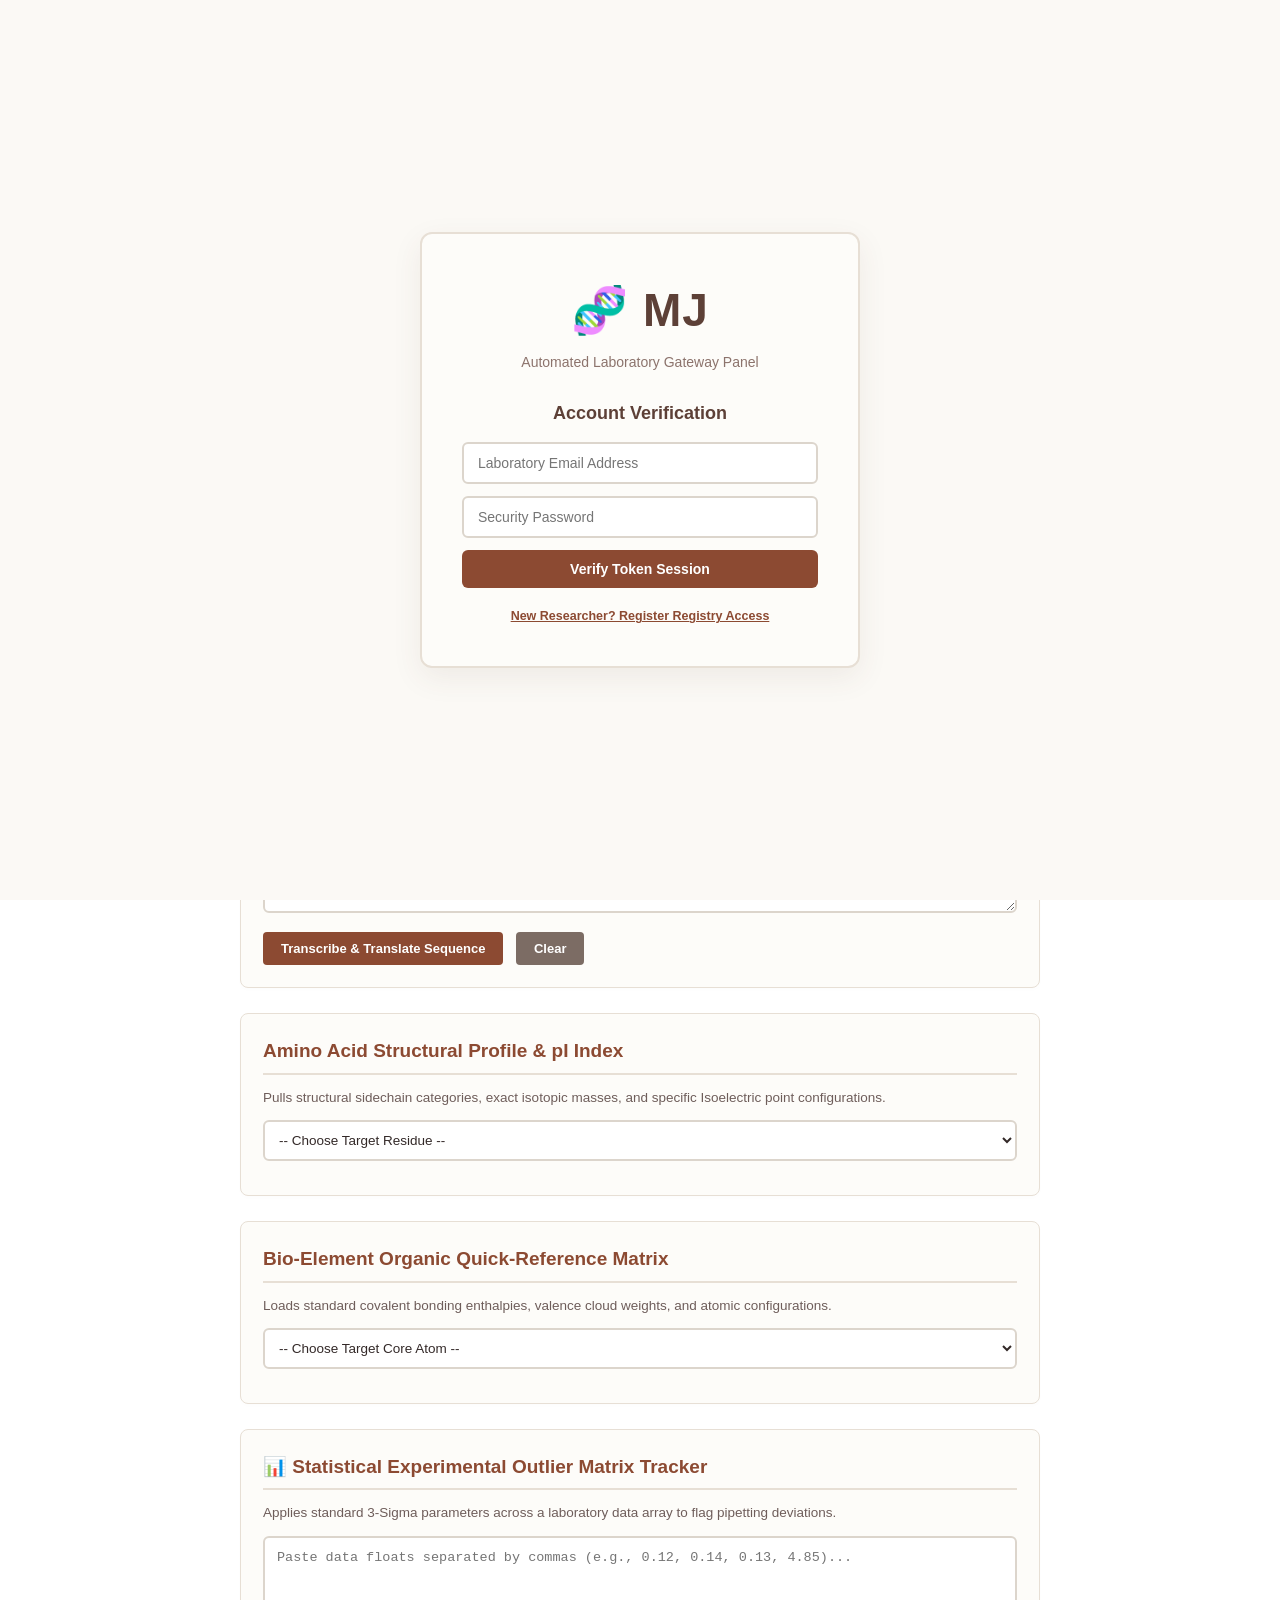
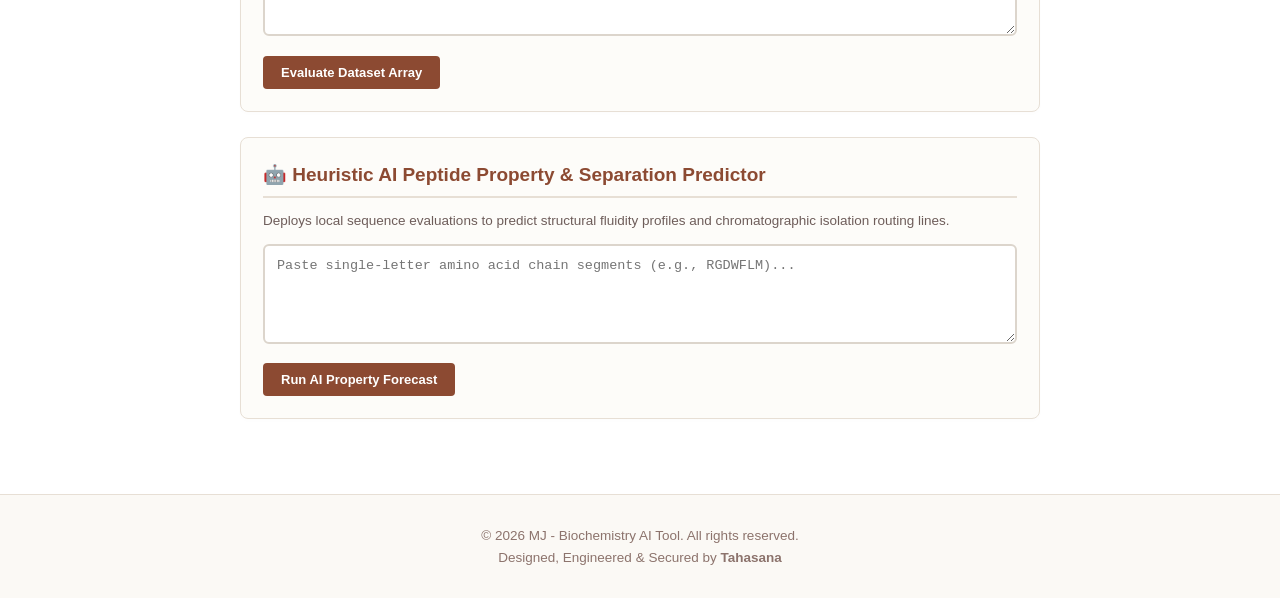
==== commit 60328e51: "Update index.html" ====
--- a/index.html
+++ b/index.html
@@ -7,21 +7,18 @@
     <style>
         /* Retro-Vintage Autumn Design Variables */
         :root {
-            --bg-canvas: #fbf9f5;      /* Warm Vintage Cream */
-            --header-dark: #2d1a12;    /* Dark Espresso */
-            --header-light: #5d4037;   /* Medium Espresso */
-            --accent-rust: #8c4a32;    /* Terracotta Rust */
-            --border-oat: #e7dfd5;     /* Muted Oatmeal */
-            --text-main: #4a3e3d;      /* Deep Earth Charcoal */
+            --bg-canvas: #fbf9f5;
+            --header-dark: #2d1a12;
+            --header-light: #5d4037;
+            --accent-rust: #8c4a32;
+            --border-oat: #e7dfd5;
+            --text-main: #4a3e3d;
         }
 
         * { box-sizing: border-box; margin: 0; padding: 0; font-family: 'Segoe UI', Tahoma, Geneva, Verdana, sans-serif; }
         body { background-color: var(--bg-canvas); color: var(--text-main); line-height: 1.6; }
         .container { max-width: 1100px; margin: 0 auto; padding: 0 20px; }
         
-        /* ========================================== */
-        /* NEW STEP 2: LOCKDOWN GATEWAY WALL STYLES   */
-        /* ========================================== */
         #lockdownWindow {
             position: fixed;
             top: 0;
@@ -42,97 +39,73 @@
             border-radius: 12px;
             padding: 40px;
             width: 100%;
-            max-width: 420px;
+            max-width: 440px;
             box-shadow: 0 10px 30px rgba(93, 64, 55, 0.08);
             text-align: center;
-            animation: fadeIn 0.4s ease-in-out;
-        }
-
-        .auth-card h1 {
-            font-size: 46px;
-            color: var(--header-light);
-            margin-bottom: 4px;
-            font-weight: 800;
-            letter-spacing: 1px;
-        }
-
-        .auth-card p {
-            color: #8c736c;
-            font-size: 14px;
-            margin-bottom: 25px;
-        }
-
-        .auth-card h3 {
-            color: var(--header-light);
-            margin-bottom: 15px;
-            font-size: 18px;
-        }
-
-        /* Form Inputs style for premium vintage look */
-        .auth-card input {
-            width: 100%;
-            padding: 11px 14px;
-            border: 2px solid #dcd5cc;
-            border-radius: 6px;
-            font-size: 14px;
-            margin-bottom: 12px;
-            outline: none;
-            background-color: white;
-            color: var(--text-main);
-            transition: border-color 0.2s;
-        }
-
-        .auth-card input:focus {
-            border-color: var(--accent-rust);
-        }
-
-        .auth-toggle-msg {
-            font-size: 12.5px;
-            color: var(--accent-rust);
-            margin-top: 18px;
-            cursor: pointer;
-            font-weight: bold;
-            text-decoration: underline;
-        }
-
-        /* Standard Buttons */
-        .btn-block {
-            width: 100%;
-            padding: 11px;
-            font-size: 14px;
-            font-weight: bold;
-            background-color: var(--accent-rust);
-            color: white;
-            border: none;
-            border-radius: 6px;
-            cursor: pointer;
-            transition: background 0.2s;
-        }
-
-        .btn-block:hover {
-            background-color: #6f3724;
-        }
-
-        /* Base Application Styles (from Step 1) */
+        }
+
+        .auth-card h1 { font-size: 46px; color: var(--header-light); margin-bottom: 4px; font-weight: 800; letter-spacing: 1px; }
+        .auth-card p { color: #8c736c; font-size: 14px; margin-bottom: 25px; }
+        .auth-card h3 { color: var(--header-light); margin-bottom: 15px; font-size: 18px; }
+        .auth-card input { width: 100%; padding: 11px 14px; border: 2px solid #dcd5cc; border-radius: 6px; font-size: 14px; margin-bottom: 12px; outline: none; background: white; color: var(--text-main); }
+        .auth-card input:focus { border-color: var(--accent-rust); }
+        .auth-toggle-msg { font-size: 12.5px; color: var(--accent-rust); margin-top: 18px; cursor: pointer; font-weight: bold; text-decoration: underline; }
+        
+        .btn-block { width: 100%; padding: 11px; font-size: 14px; font-weight: bold; background-color: var(--accent-rust); color: white; border: none; border-radius: 6px; cursor: pointer; }
+        .btn-block:hover { background-color: #6f3724; }
+
         .navbar { background: linear-gradient(135deg, var(--header-light), var(--header-dark)); color: #f5efe6; padding: 18px 0; border-bottom: 3px solid var(--accent-rust); }
         .navbar .container { display: flex; justify-content: space-between; align-items: center; }
         .logo { font-size: 24px; font-weight: bold; letter-spacing: 1px; color: #f5efe6; }
-        .session-badge { background: #7c6c64; padding: 5px 12px; border-radius: 4px; font-size: 12px; font-weight: bold; color: white; }
-        .hero { background: #fdfbf7; padding: 50px 0; text-align: center; border-bottom: 1px solid var(--border-oat); }
+        .session-badge { background: #7c6c64; padding: 5px 12px; border-radius: 4px; font-size: 12px; font-weight: bold; color: white; transition: background 0.3s; }
+        
+        .hero { background: #fdfbf7; padding: 35px 0; text-align: center; border-bottom: 1px solid var(--border-oat); }
         .hero h2 { font-size: 38px; color: var(--header-light); margin-bottom: 8px; font-weight: 700; }
         .hero p { color: #8c736c; font-size: 16px; margin-bottom: 12px; }
         .dev-credit { display: inline-block; background: #decbba; color: var(--header-light); font-size: 11px; font-weight: bold; padding: 5px 14px; border-radius: 20px; border: 1px solid #cdbfb0; text-transform: uppercase; letter-spacing: 0.5px; }
-        .tabs-nav { display: flex; justify-content: center; gap: 8px; margin: 30px auto 10px auto; max-width: 950px; flex-wrap: wrap; padding: 0 10px; }
+        
+        .tabs-nav { display: flex; justify-content: center; gap: 8px; margin: 25px auto 10px auto; max-width: 1000px; flex-wrap: wrap; padding: 0 10px; }
         .tab-btn { padding: 12px 18px; font-size: 13px; font-weight: bold; background: var(--border-oat); color: var(--header-light); border: none; border-radius: 6px; cursor: pointer; transition: all 0.2s ease-in-out; border-bottom: 2px solid #cdbfb0; }
         .tab-btn:hover { background: #decbba; color: var(--header-dark); }
         .tab-btn.active { background: var(--accent-rust); color: white; border-bottom: 2px solid #5d2211; box-shadow: 0 4px 10px rgba(140,74,50,0.25); }
-        .app-workspace { padding: 20px 0 50px 0; background: white; border-top: 1px solid var(--border-oat); text-align: center; }
+        
+        .app-workspace { padding: 15px 0 50px 0; background: white; border-top: 1px solid var(--border-oat); }
         .tab-content { display: none; }
         .tab-content.active { display: block; animation: fadeIn 0.3s ease-in-out; }
-        .placeholder-card { max-width: 750px; margin: 0 auto; padding: 40px; background: #fdfcf9; border: 1px dashed var(--border-oat); border-radius: 8px; text-align: left; }
-        .placeholder-card h3 { color: var(--accent-rust); margin-bottom: 10px; }
+        
+        .tool-section { max-width: 800px; margin: 0 auto 25px auto; padding: 22px; background: #fdfcf9; border: 1px solid var(--border-oat); border-radius: 8px; text-align: left; box-shadow: 0 2px 5px rgba(0,0,0,0.01); }
+        .tool-section h3 { color: var(--accent-rust); margin-bottom: 12px; font-size: 19px; border-bottom: 2px solid var(--border-oat); padding-bottom: 6px; }
+        .tool-section p { font-size: 13.5px; color: #6e5d5a; margin-bottom: 12px; }
+        
+        textarea { width: 100%; height: 100px; padding: 12px; border: 2px solid #dcd5cc; border-radius: 6px; font-family: monospace; font-size: 13.5px; margin-bottom: 12px; resize: vertical; outline: none; background: white; color: #332928; }
+        textarea:focus { border-color: var(--accent-rust); }
+        input[type="number"], input[type="text"], select { width: 100%; padding: 10px; border: 2px solid #dcd5cc; border-radius: 6px; font-size: 13.5px; margin-bottom: 12px; outline: none; background: white; color: #332928; }
+        input[type="number"]:focus, input[type="text"]:focus, select:focus { border-color: var(--accent-rust); }
+        label { font-size: 12.5px; font-weight: bold; color: var(--header-light); display: block; margin-bottom: 4px; }
+        .grid-2 { display: grid; grid-template-columns: repeat(auto-fit, minmax(180px, 1fr)); gap: 12px; }
+        
+        .btn { padding: 9px 18px; font-size: 13px; font-weight: bold; border-radius: 4px; border: none; cursor: pointer; display: inline-block; transition: background 0.2s; margin-right: 8px; }
+        .btn-primary { background-color: var(--accent-rust); color: white; }
+        .btn-primary:hover { background-color: #6f3724; }
+        .btn-secondary { background-color: #7c6c64; color: white; }
+        .btn-secondary:hover { background-color: #63554e; }
+        .btn-danger { background-color: #b71c1c; color: white; }
+        .btn-danger:hover { background-color: #801010; }
+        .btn-sm { padding: 5px 10px; font-size: 11.5px; border-radius: 4px; }
+        
+        .result-box { margin-top: 12px; display: none; padding: 14px; border-radius: 4px; text-align: left; border-left: 4px solid var(--accent-rust); background: #fffdf9; font-size: 13.5px; }
+
+        .timer-grid { display: grid; grid-template-columns: repeat(auto-fit, minmax(130px, 1fr)); gap: 12px; margin-bottom: 12px; background: #decbba; padding: 12px; border-radius: 6px; }
+        .timer-node { background: var(--header-light); color: white; padding: 10px; border-radius: 4px; text-align: center; font-weight: bold; font-family: monospace; font-size: 18px; }
+
+        .log-table { width: 100%; border-collapse: collapse; margin-top: 15px; font-size: 12px; text-align: left; }
+        .log-table th { background: var(--header-light); color: white; padding: 10px; font-weight: bold; }
+        .log-table td { padding: 10px; border-bottom: 1px solid var(--border-oat); color: var(--text-main); vertical-align: top; }
+        .log-table tr:nth-child(even) { background: #fdfbf7; }
+        .log-data-drawer { background: #f5efe6; padding: 10px; border-radius: 4px; margin-top: 5px; font-family: monospace; font-size: 11.5px; white-space: pre-wrap; word-break: break-all; border-left: 3px solid var(--accent-rust); display: none; }
+        .toggle-drawer-btn { color: var(--accent-rust); cursor: pointer; text-decoration: underline; font-weight: bold; }
+
         footer { padding: 30px 0; text-align: center; font-size: 13.5px; color: #8c736c; border-top: 1px solid var(--border-oat); }
-
         @keyframes fadeIn { from { opacity: 0; transform: translateY(6px); } to { opacity: 1; transform: translateY(0); } }
     </style>
 </head>
@@ -147,7 +120,7 @@
                 <h3>Account Verification</h3>
                 <input type="email" id="loginEmail" placeholder="Laboratory Email Address">
                 <input type="password" id="loginPass" placeholder="Security Password">
-                <button class="btn-block" onclick="simulateLoginVerification()">Verify Token Session</button>
+                <button class="btn-block" onclick="executeSystemLogin()">Verify Token Session</button>
                 <div class="auth-toggle-msg" onclick="toggleAuthView(true)">New Researcher? Register Registry Access</div>
             </div>
 
@@ -157,7 +130,13 @@
                 <input type="email" id="regEmail" placeholder="Valid Institutional Email">
                 <input type="text" id="regPhone" placeholder="Mobile Phone Contact Line">
                 <input type="password" id="regPass" placeholder="Create Security Access Pass">
-                <button class="btn-block" onclick="simulateRegistrationVerification()">Commit Register Sequence</button>
+                
+                <div id="adminPinWrapper" style="display: none; background: #decbba; padding: 10px; border-radius: 6px; margin-bottom: 12px; text-align: left;">
+                    <label style="color: var(--header-dark); font-weight: bold;">⚠️ Admin Identity Validation PIN Required:</label>
+                    <input type="password" id="regAdminPin" placeholder="Enter System Secret Master PIN" style="margin-bottom: 0;">
+                </div>
+
+                <button class="btn-block" onclick="executeSystemRegistration()">Commit Register Sequence</button>
                 <div class="auth-toggle-msg" onclick="toggleAuthView(false)">Return to Existing Terminal Login</div>
             </div>
         </div>
@@ -166,7 +145,10 @@
     <nav class="navbar">
         <div class="container">
             <div class="logo">🧬 MJ</div>
-            <div class="session-badge" id="navUserDisplay">Session: Guest Mode</div>
+            <div style="display: flex; align-items: center; gap: 15px;">
+                <div class="session-badge" id="navUserDisplay">Session: Guest Mode</div>
+                <button class="btn btn-secondary btn-sm" style="margin-right: 0;" onclick="executeSystemLogout()">Logout Node</button>
+            </div>
         </div>
     </nav>
 
@@ -183,41 +165,286 @@
         <button class="tab-btn" onclick="switchTab(event, 'tab-solutions')">🧪 Solutions & Buffers</button>
         <button class="tab-btn" onclick="switchTab(event, 'tab-kinetics')">🌀 Kinetics & Hardware</button>
         <button class="tab-btn" onclick="switchTab(event, 'tab-notebook')">📋 Utilities & Notebooks</button>
-        <button class="tab-btn" id="adminTabButton" onclick="switchTab(event, 'tab-members')" style="display: none; background: #f1ebd9; border-color:#decbba;">👤 Member Hub & Tracking</button>
+        <button class="tab-btn" id="adminTabSelectorButton" onclick="switchTab(event, 'tab-members')" style="display: none; background: #f1ebd9; border-color:#decbba;">👤 Member Hub & Tracking</button>
     </div>
 
     <section class="app-workspace">
         <div class="container">
+
             <div id="tab-analytics" class="tab-content active">
-                <div class="placeholder-card">
-                    <h3>Core Analytics & AI Workspace</h3>
-                    <p>Skeleton active.</p>
+                <div class="tool-section">
+                    <h3>Macromolecular Sequence Analyzer</h3>
+                    <p>Submits nucleotide strings to isolate total sequence weights, lengths, and residue counts.</p>
+                    <textarea id="sequenceInput" class="autosave" placeholder="Enter DNA, RNA, or Protein single-letter residues (e.g., ATGCGATCG)..."></textarea>
+                    <button class="btn btn-primary" onclick="runSequenceAnalyzer()">Analyze Residues</button>
+                    <button class="btn btn-secondary" onclick="clearField('sequenceInput', 'sequenceResult')">Clear</button>
+                    <div id="sequenceResult" class="result-box" style="font-family: monospace;"></div>
+                </div>
+
+                <div class="tool-section">
+                    <h3>The Central Dogma Transcriptor (DNA ➔ RNA ➔ Protein)</h3>
+                    <p>Processes raw coding DNA template strands, synthesizes messenger RNA loops, and decodes the functional peptide folds using a local codon database matrix.</p>
+                    <textarea id="dogmaInput" class="autosave" placeholder="Enter coding DNA nucleotides template string (e.g., ATG-GCA-GTC)..."></textarea>
+                    <button class="btn btn-primary" onclick="runCentralDogmaEngine()">Transcribe & Translate Sequence</button>
+                    <button class="btn btn-secondary" onclick="clearField('dogmaInput', 'dogmaResult')">Clear</button>
+                    <div id="dogmaResult" class="result-box" style="font-family: monospace; line-height: 1.6;"></div>
+                </div>
+
+                <div class="tool-section">
+                    <h3>Amino Acid Structural Profile & pI Index</h3>
+                    <p>Pulls structural sidechain categories, exact isotopic masses, and specific Isoelectric point configurations.</p>
+                    <select id="aaSelect" class="autosave" onchange="runAminoAcidLookup()">
+                        <option value="">-- Choose Target Residue --</option>
+                        <option value="A">Alanine (Ala / A) - Aliphatic Nonpolar</option>
+                        <option value="R">Arginine (Arg / R) - Positively Charged Basic</option>
+                        <option value="N">Asparagine (Asn / N) - Polar Uncharged</option>
+                        <option value="D">Aspartic Acid (Asp / D) - Negatively Charged Acidic</option>
+                        <option value="C">Cysteine (Cys / C) - Reactive Thiol Hydrophilic</option>
+                        <option value="E">Glutamic Acid (Glu / E) - Negatively Charged Acidic</option>
+                        <option value="Q">Glutamine (Gln / Q) - Polar Amide</option>
+                        <option value="G">Glycine (Gly / G) - Flexible Achiral Structure</option>
+                        <option value="H">Histidine (His / H) - Aromatic Imidazole Catalytic Ring</option>
+                        <option value="I">Isoleucine (Ile / I) - Aliphatic Hydrophobic Core</option>
+                        <option value="L">Leucine (Leu / L) - Hydrophobic Branched Chain</option>
+                        <option value="K">Lysine (Lys / K) - Basic Amino Sidechain Aliphatic</option>
+                        <option value="M">Methionine (Met / M) - Thioether Initiator Residue</option>
+                        <option value="F">Phenylalanine (Phe / F) - Bulky Benzene Aromatic</option>
+                        <option value="P">Proline (Pro / P) - Structural Kinking Imino Ring</option>
+                        <option value="S">Serine (Ser / S) - Hydroxyl Polar Target Nucleophile</option>
+                        <option value="T">Threonine (Thr / T) - Hydroxyl Polar Branched Target</option>
+                        <option value="W">Tryptophan (Trp / W) - Indole High Fluorescent Aromatic</option>
+                        <option value="Y">Tyrosine (Tyr / Y) - Phenolic Coordinating Aromatic Ring</option>
+                        <option value="V">Valine (Val / V) - Hydrophobic Aliphatic Branched</option>
+                    </select>
+                    <div id="aaResultContainer" class="result-box" style="font-family: monospace;"></div>
+                </div>
+
+                <div class="tool-section">
+                    <h3>Bio-Element Organic Quick-Reference Matrix</h3>
+                    <p>Loads standard covalent bonding enthalpies, valence cloud weights, and atomic configurations.</p>
+                    <select id="elementSelect" class="autosave" onchange="runElementLookup()">
+                        <option value="">-- Choose Target Core Atom --</option>
+                        <option value="C">Carbon (C) - Organic Infrastructure Node</option>
+                        <option value="H">Hydrogen (H) - Solution Matrix Proton</option>
+                        <option value="N">Nitrogen (N) - Peptidyl Planar Amide Link</option>
+                        <option value="O">Oxygen (O) - Hydrogen Bond Dipole Acceptor</option>
+                        <option value="P">Phosphorus (P) - Nucleic Acid Phosphoanhydride Bridge</option>
+                        <option value="S">Sulfur (S) - Covalent Disulfide Tertiary Lock</option>
+                    </select>
+                    <div id="elementResultContainer" class="result-box" style="font-family: monospace;"></div>
+                </div>
+
+                <div class="tool-section">
+                    <h3>📊 Statistical Experimental Outlier Matrix Tracker</h3>
+                    <p>Applies standard 3-Sigma parameters across a laboratory data array to flag pipetting deviations.</p>
+                    <textarea id="dataInput" class="autosave" placeholder="Paste data floats separated by commas (e.g., 0.12, 0.14, 0.13, 4.85)..."></textarea>
+                    <button class="btn btn-primary" onclick="runStatisticalOutlierEngine()">Evaluate Dataset Array</button>
+                    <div id="dataResult" class="result-box" style="font-family: monospace;"></div>
+                </div>
+
+                <div class="tool-section">
+                    <h3>🤖 Heuristic AI Peptide Property & Separation Predictor</h3>
+                    <p>Deploys local sequence evaluations to predict structural fluidity profiles and chromatographic isolation routing lines.</p>
+                    <textarea id="aiPeptideInput" class="autosave" placeholder="Paste single-letter amino acid chain segments (e.g., RGDWFLM)..."></textarea>
+                    <button class="btn btn-primary" onclick="runAIPredictorEngine()">Run AI Property Forecast</button>
+                    <div id="aiResultContainer" class="result-box" style="font-family: monospace;"></div>
                 </div>
             </div>
+
             <div id="tab-solutions" class="tab-content">
-                <div class="placeholder-card">
-                    <h3>Solutions & Buffers Prep Workspace</h3>
-                    <p>Skeleton active.</p>
+                <div class="tool-section">
+                    <h3>🧪 Solid Solution Molarity Mass Weight Engine</h3>
+                    <div class="grid-2">
+                        <div><label>Formula Weight (g/mol)</label><input type="number" id="molInputMW" class="autosave" placeholder="e.g., 180.16"></div>
+                        <div><label>Target Molarity (M)</label><input type="number" id="molInputMolarity" class="autosave" placeholder="e.g., 0.5"></div>
+                        <div><label>Target Volume (mL)</label><input type="number" id="molInputVolume" class="autosave" placeholder="e.g., 250"></div>
+                    </div>
+                    <button class="btn btn-primary" onclick="runMolarityCalculator()">Compute Target Mass</button>
+                    <div id="molarityResultContainer" class="result-box"></div>
+                </div>
+
+                <div class="tool-section">
+                    <h3>📉 Beer-Lambert Spectrophotometry Concentration Finder</h3>
+                    <div class="grid-2">
+                        <div><label>Absorbance Scale (A)</label><input type="number" id="beerAbsorbance" class="autosave" placeholder="e.g., 0.45"></div>
+                        <div><label>Extinction Coeff (M⁻¹cm⁻¹)</label><input type="number" id="beerExtinction" class="autosave" placeholder="e.g., 6220"></div>
+                        <div><label>Path Length (cm)</label><input type="number" id="beerPathLength" class="autosave" value="1"></div>
+                    </div>
+                    <button class="btn btn-primary" onclick="runBeerLambertCalculator()">Compute Absorbance Concentration</button>
+                    <div id="beerResultContainer" class="result-box"></div>
+                </div>
+
+                <div class="tool-section">
+                    <h3>🧬 Nucleic Acid Purity Inspector (A₂₆₀/A₂₈₀ Ratio Analyzer)</h3>
+                    <p>Evaluates sample isolation quality controls via optical quotient thresholds to verify macromolecular health constraints.</p>
+                    <div class="grid-2">
+                        <div><label>Absorbance at 260 nm (A₂₆₀)</label><input type="number" id="purityA260" class="autosave" placeholder="e.g., 0.38" step="any"></div>
+                        <div><label>Absorbance at 280 nm (A₂₈₀)</label><input type="number" id="purityA280" class="autosave" placeholder="e.g., 0.21" step="any"></div>
+                    </div>
+                    <button class="btn btn-primary" onclick="runPurityRatioInspector()">Inspect Sample Extract</button>
+                    <div id="purityResultContainer" class="result-box"></div>
+                </div>
+
+                <div class="tool-section">
+                    <h3>⚗️ Henderson-Hasselbalch Weak Buffer Proportion System</h3>
+                    <div class="grid-2">
+                        <div><label>Target pH Coordinate</label><input type="number" id="bufferTargetPH" class="autosave" placeholder="e.g., 7.4" step="any"></div>
+                        <div><label>Acid dissociation (pKa)</label><input type="number" id="bufferPKa" class="autosave" placeholder="e.g., 7.21" step="any"></div>
+                        <div><label>Total Strength Molarity (M)</label><input type="number" id="bufferTotalConc" class="autosave" placeholder="e.g., 0.1" step="any"></div>
+                    </div>
+                    <button class="btn btn-primary" onclick="runHendersonHasselbalchCalculator()">Compute Mixing Proportions</button>
+                    <div id="bufferResultContainer" class="result-box" style="font-family: monospace;"></div>
+                </div>
+
+                <div class="tool-section">
+                    <h3>💦 Stock Concentrate Serial Dilution Engine (C₁V₁ = C₂V₂)</h3>
+                    <div class="grid-2">
+                        <div><label>Stock Strength (C₁)</label><input type="number" id="dilutionC1" class="autosave" placeholder="e.g., 10"></div>
+                        <div><label>Target Working Strength (C₂)</label><input type="number" id="dilutionC2" class="autosave" placeholder="e.g., 1"></div>
+                        <div><label>Target Final Volume (V₂) (mL)</label><input type="number" id="dilutionV2" class="autosave" placeholder="e.g., 500"></div>
+                    </div>
+                    <button class="btn btn-primary" onclick="runDilutionEquation()">Compute Volumetric Mix</button>
+                    <div id="dilutionResultContainer" class="result-box" style="font-family: monospace;"></div>
+                </div>
+
+                <div class="tool-section">
+                    <h3>🧪 PCR Master Mix Formulation Assistant</h3>
+                    <p>Assembles individual micro-reagent ratios into a localized bulk combination workflow, factoring in a 10% buffering matrix expansion buffer to offset wall retention.</p>
+                    <label>Total Number of Reaction Tubes to Run:</label>
+                    <input type="number" id="pcrTubesCount" class="autosave" placeholder="e.g., 24">
+                    <button class="btn btn-primary" onclick="runPCRMasterMixFormulator()">Formulate Batch Mix Recipes</button>
+                    <div id="pcrMixResultContainer" class="result-box" style="font-family: monospace;"></div>
                 </div>
             </div>
+
             <div id="tab-kinetics" class="tab-content">
-                <div class="placeholder-card">
-                    <h3>Kinetics & Hardware Performance Workspace</h3>
-                    <p>Skeleton active.</p>
+                <div class="tool-section">
+                    <h3>📊 Enzyme Kinetics Michaelis-Menten Plotter</h3>
+                    <div style="display: flex; flex-wrap: wrap; gap: 20px;">
+                        <div style="flex: 1; min-width: 240px;">
+                            <label>Max Velocity (Vmax) (μmol/min)</label><input type="number" id="enzymeVmax" class="autosave" placeholder="e.g., 120">
+                            <label>Michaelis Constant (Km) (mM)</label><input type="number" id="enzymeKm" class="autosave" placeholder="e.g., 2.5">
+                            <label>Substrate Load [S] (mM)</label><input type="number" id="enzymeSubstrate" class="autosave" placeholder="e.g., 5.0">
+                            <button class="btn btn-primary" style="margin-top: 10px;" onclick="runEnzymeKineticsEngine()">Process & Plot Saturation Curve</button>
+                        </div>
+                        <div style="flex: 1; min-width: 240px; text-align: center; background: white; border: 1px dashed var(--border-oat); padding: 10px; border-radius: 6px;">
+                            <label style="font-size:11px; font-weight:bold; color:var(--header-light); margin-bottom:5px; display:block;">Saturation Hyperbola Trace</label>
+                            <canvas id="kineticsCanvas" width="300" height="150" style="border:1px solid var(--border-oat); background: #ffffff;"></canvas>
+                        </div>
+                    </div>
+                    <div id="enzymeResultContainer" class="result-box" style="font-family: monospace;"></div>
+                </div>
+
+                <div class="tool-section">
+                    <h3>⚗️ Buffer Titration Curve Simulator (pH Behavior)</h3>
+                    <p>Traces the active response across a buffer system following step additions of hydroxide equivalents, mapping out the functional buffering region plateau window.</p>
+                    <div style="display: flex; flex-wrap: wrap; gap: 20px;">
+                        <div style="flex: 1; min-width: 240px;">
+                            <label>Weak Dissociation Base Parameter (pKa)</label><input type="number" id="titrationPKa" class="autosave" placeholder="e.g., 4.76" step="any">
+                            <button class="btn btn-primary" style="margin-top: 10px;" onclick="runTitrationSimulator()">Simulate Titration Curve</button>
+                        </div>
+                        <div style="flex: 1; min-width: 240px; text-align: center; background: white; border: 1px dashed var(--border-oat); padding: 10px; border-radius: 6px;">
+                            <label style="font-size:11px; font-weight:bold; color:var(--header-light); margin-bottom:5px; display:block;">Sigmoidal S-Curve Buffer Trace</label>
+                            <canvas id="titrationCanvas" width="300" height="150" style="border:1px solid var(--border-oat); background: #ffffff;"></canvas>
+                        </div>
+                    </div>
+                    <div id="titrationResultContainer" class="result-box" style="font-family: monospace;"></div>
+                </div>
+
+                <div class="tool-section">
+                    <h3>🌀 Centrifuge Operational Vector Converter (RPM ⇄ RCF)</h3>
+                    <div class="grid-2">
+                        <div><label>Rotor Radius Geometry (r) (cm)</label><input type="number" id="rotorRadius" class="autosave" placeholder="e.g., 9.5"></div>
+                        <div><label>Instrument Spin Profile Speed (RPM)</label><input type="number" id="rotorRPM" class="autosave" placeholder="e.g., 4000"></div>
+                    </div>
+                    <button class="btn btn-primary" onclick="runCentrifugeConverter()">Compute Centrifugal Gravity Matrix</button>
+                    <div id="rcfResultContainer" class="result-box" style="font-family: monospace;"></div>
                 </div>
             </div>
+
             <div id="tab-notebook" class="tab-content">
-                <div class="placeholder-card">
-                    <h3>Utilities & Laboratory Notebooks Workspace</h3>
-                    <p>Skeleton active.</p>
+                <div class="tool-section">
+                    <h3>📈 Dynamic Peptide Charge-versus-pH Curve Generator</h3>
+                    <p>Scans sequence strings across the full pH continuum, plotting sidechain dissociation profiles to isolate the exact isoelectric junction crossing coordinate.</p>
+                    <textarea id="chargeCurveInput" class="autosave" placeholder="Enter target amino acid single-letter string residues (e.g., RGDDKKHE)..."></textarea>
+                    <div style="display: flex; flex-wrap: wrap; gap: 20px; align-items: flex-start;">
+                        <button class="btn btn-primary" onclick="runPeptideChargeCurveEngine()">Map Charge Spectrum Graph</button>
+                        <div style="flex: 1; min-width: 260px; text-align: center;">
+                            <canvas id="chargeCanvas" width="320" height="140" style="border: 1px solid var(--border-oat); background: #ffffff;"></canvas>
+                        </div>
+                    </div>
+                    <div id="chargeCurveResultContainer" class="result-box" style="font-family: monospace;"></div>
+                </div>
+
+                <div class="tool-section">
+                    <h3>⏱️ Multi-Stage Incubation Lab Timer Matrix</h3>
+                    <p>Runs concurrent independent down-counting interval arrays tied to time-sensitive biochemical protocols.</p>
+                    <div class="timer-grid">
+                        <div><div class="timer-node" id="timerDisplayA">60:00</div><label style="text-align:center; font-size:11px;">1. Cell Lysis</label><button class="btn btn-primary btn-sm" style="width:100%; margin-top:4px;" onclick="triggerLabClock('A', 3600)">Start Phase</button></div>
+                        <div><div class="timer-node" id="timerDisplayB">10:00</div><label style="text-align:center; font-size:11px;">2. Centrifuge Pelleting</label><button class="btn btn-primary btn-sm" style="width:100%; margin-top:4px;" onclick="triggerLabClock('B', 600)">Start Phase</button></div>
+                        <div><div class="timer-node" id="timerDisplayC">60:00</div><label style="text-align:center; font-size:11px;">3. Membrane Blocking</label><button class="btn btn-primary btn-sm" style="width:100%; margin-top:4px;" onclick="triggerLabClock('C', 3600)">Start Phase</button></div>
+                    </div>
+                </div>
+
+                <div class="tool-section">
+                    <h3>📋 Formatted Notebook Report Compiler</h3>
+                    <div class="grid-2">
+                        <div><label>Researcher Signature Name</label><input type="text" id="reportAuthor" class="autosave" placeholder="e.g., Uzair Ibrahim Bhat"></div>
+                        <div><label>Experiment Module Title</label><input type="text" id="reportTitle" class="autosave" placeholder="e.g., Extraction Quantitation Sheet"></div>
+                    </div>
+                    <label>Observation Matrix Data Logs Summary</label>
+                    <textarea id="reportContent" class="autosave" placeholder="Enter conclusions, raw readings parameters, values arrays..."></textarea>
+                    <button class="btn btn-primary" onclick="runReportCompilerExporter()">Compile & Download Notebook File</button>
+                    <div id="reportResultContainer" class="result-box"></div>
+                </div>
+
+                <div class="tool-section">
+                    <h3>🔍 Bench Methodologies Protocol Search Index</h3>
+                    <p>Loads structured step guidelines for baseline experimental assays.</p>
+                    <select id="protocolSelect" class="autosave" onchange="runProtocolDatabaseSearch()">
+                        <option value="">-- Choose Target Procedure Worksheet --</option>
+                        <option value="dna_extract">1. Extraction of Genomic DNA (Phenol-Chloroform Methodology)</option>
+                        <option value="sds_page">2. Polyacrylamide SDS-PAGE Gel Casting & Resolution Framework</option>
+                        <option value="bradford">3. Bradford Analytical Reagent Protein Quantitation Standard</option>
+                    </select>
+                    <div id="protocolResultContainer" class="result-box" style="white-space: pre-wrap; font-family: monospace; max-height: 200px; overflow-y:auto; color:#332928; font-size:12.5px; border-left:4px solid var(--accent-rust);"></div>
                 </div>
             </div>
+
             <div id="tab-members" class="tab-content">
-                <div class="placeholder-card" style="border-color: #8c4a32;">
-                    <h3>👤 Privileged Administrative Operations Vault</h3>
-                    <p>Bypass verified.</p>
+                <div class="tool-section">
+                    <h3>👤 Registered Laboratory Terminal Node Profiles</h3>
+                    <p>Active security identities holding validation keys on this local storage instance core:</p>
+                    <div id="adminUserProfilesDisplayContainer" style="font-family: monospace; font-size:13px; color:var(--header-light); line-height: 1.8;"></div>
+                </div>
+
+                <div class="tool-section" style="max-width: 950px;">
+                    <h3>📜 Central Forensic Operation Audit Ledger</h3>
+                    <p>Tracks deep system uploads, raw parameter entries, and time markers across active profiles.</p>
+                    <div style="overflow-x: auto;">
+                        <table class="log-table">
+                            <thead>
+                                <tr>
+                                    <th>Timeline Coordinates</th>
+                                    <th>Identity Node</th>
+                                    <th>Action Log Matrix Metadata Summary</th>
+                                </tr>
+                            </thead>
+                            <tbody id="adminGlobalLoggerTableBody"></tbody>
+                        </table>
+                    </div>
+                    <div style="margin-top: 20px; display:flex; justify-content: space-between; flex-wrap:wrap; gap:15px; align-items:center;">
+                        <label style="display: inline-flex; align-items: center; font-weight:bold; font-size:13px; cursor:pointer;">
+                            <input type="checkbox" id="adminAnonymizeCheckbox" onchange="renderGlobalSystemLogMatrix()" style="margin-right: 6px; width:16px; height:16px;"> Anonymize Identity Fields (Strip Profiles for Export)
+                        </label>
+                        <div>
+                            <button class="btn btn-primary btn-sm" onclick="exportLogMatrixToCSV()">📥 Export Sheet to CSV</button>
+                            <button class="btn btn-danger btn-sm" onclick="purgeSystemAuditLogs()">Purge System Logs</button>
+                        </div>
+                    </div>
                 </div>
             </div>
+
         </div>
     </section>
 
@@ -229,30 +456,572 @@
     </footer>
 
     <script>
-        // Tab system switching mechanics
-        function switchTab(event, tabId) {
-            var contents = document.querySelectorAll('.tab-content');
-            var buttons = document.querySelectorAll('.tab-btn');
-            contents.forEach(function(c) { c.classList.remove('active'); });
-            buttons.forEach(function(b) { b.classList.remove('active'); });
-            document.getElementById(tabId).classList.add('active');
-            if (event && event.currentTarget) event.currentTarget.classList.add('active');
-        }
-
-        // NEW STEP 2: Form Toggling Logic
+        const MASTER_ADMIN_NAME = "Tahasana";
+        const SECRET_ADMIN_PASSCODE = "1926";
+        let activeUserSessionProfile = null;
+        let countdownClockIntervalsCache = {};
+
+        // --- CIPHER STORAGE SECURITY LAYERS ---
+        function maskWrite(key, dataObj) {
+            const str = btoa(encodeURIComponent(JSON.stringify(dataObj)));
+            localStorage.setItem(key, str);
+        }
+
+        function maskRead(key) {
+            const data = localStorage.getItem(key);
+            if (!data) return null;
+            try {
+                return JSON.parse(decodeURIComponent(atob(data)));
+            } catch (e) {
+                return null;
+            }
+        }
+
+        // --- GATEWAY CONTROLLER ACCESS MANAGER ---
+        window.addEventListener('DOMContentLoaded', function() {
+            initAutosaveListeners();
+            const savedToken = maskRead('mj_active_session_token');
+            if (savedToken) {
+                initializeActiveSession(savedToken);
+            }
+        });
+
         function toggleAuthView(showSignup) {
             document.getElementById('loginFormSubFrame').style.display = showSignup ? 'none' : 'block';
             document.getElementById('signupFormSubFrame').style.display = showSignup ? 'block' : 'none';
-        }
-
-        // Temporary testing functions to drop the wall when you click buttons
-        function simulateLoginVerification() {
+            document.getElementById('adminPinWrapper').style.display = 'none';
+            
+            if (showSignup) {
+                document.getElementById('regName').addEventListener('input', function(e) {
+                    const isMaster = e.target.value.trim().toLowerCase() === MASTER_ADMIN_NAME.toLowerCase();
+                    document.getElementById('adminPinWrapper').style.display = isMaster ? 'block' : 'none';
+                });
+            }
+        }
+
+        function executeSystemRegistration() {
+            const name = document.getElementById('regName').value.trim();
+            const email = document.getElementById('regEmail').value.trim();
+            const phone = document.getElementById('regPhone').value.trim();
+            const pass = document.getElementById('regPass').value;
+            const adminPin = document.getElementById('regAdminPin').value;
+
+            if (!name || !email || !phone || !pass) {
+                alert("Complete all registration input blocks.");
+                return;
+            }
+            if (name.toLowerCase() === MASTER_ADMIN_NAME.toLowerCase() && adminPin !== SECRET_ADMIN_PASSCODE) {
+                alert("Identity Security Violation: Invalid Master Admin PIN registration key.");
+                return;
+            }
+
+            let registry = maskRead('mj_user_registry_node') || [];
+            if (registry.some(u => u.email.toLowerCase() === email.toLowerCase())) {
+                alert("Identity node already registered.");
+                return;
+            }
+
+            const profile = {
+                name,
+                email,
+                phone,
+                pass,
+                role: (name.toLowerCase() === MASTER_ADMIN_NAME.toLowerCase() ? 'Admin' : 'Member')
+            };
+            registry.push(profile);
+            maskWrite('mj_user_registry_node', registry);
+
+            alert("Account registered successfully! Opening terminal session.");
+            initializeActiveSession(profile);
+        }
+
+        function executeSystemLogin() {
+            const email = document.getElementById('loginEmail').value.trim();
+            const pass = document.getElementById('loginPass').value;
+            let registry = maskRead('mj_user_registry_node') || [];
+
+            if (registry.length === 0) {
+                registry = [
+                    { name: "Tahasana", email: "tahasana@mj.edu", phone: "+91-999-0001", pass: "admin123", role: "Admin" },
+                    { name: "Uzair Ibrahim Bhat", email: "uzair@mj.edu", phone: "+91-999-0002", pass: "uzair123", role: "Member" },
+                    { name: "Danish Nazir", email: "danish@mj.edu", phone: "+91-999-0003", pass: "danish123", role: "Member" }
+                ];
+                maskWrite('mj_user_registry_node', registry);
+            }
+
+            const match = registry.find(u => u.email.toLowerCase() === email.toLowerCase() && u.pass === pass);
+            if (!match) {
+                alert("Authentication failed. Invalid verification access token.");
+                return;
+            }
+            initializeActiveSession(match);
+        }
+
+        function initializeActiveSession(profile) {
+            activeUserSessionProfile = profile;
+            maskWrite('mj_active_session_token', profile);
+            
             document.getElementById('lockdownWindow').style.display = 'none';
-        }
-        function simulateRegistrationVerification() {
-            alert("Account Form Submitted! Dropping wall for preview.");
-            document.getElementById('lockdownWindow').style.display = 'none';
-        }
-    </script>
-</body>
-</html>
+            document.getElementById('navUserDisplay').textContent = `User: ${profile.name} [${profile.role}]`;
+            document.getElementById('navUserDisplay').style.background = profile.role === 'Admin' ? '#2e7d32' : 'var(--accent-rust)';
+            document.getElementById('adminTabSelectorButton').style.display = profile.role === 'Admin' ? 'block' : 'none';
+
+            logSystemAction("Authorized Connection Linked", `Profile validated node identifier: ${profile.email}`);
+            initInactivityWatcher();
+            renderGlobalSystemMembersList();
+            restoreAutosaveValues();
+            switchTab(null, 'tab-analytics');
+        }
+
+        function executeSystemLogout() {
+            if (activeUserSessionProfile) {
+                logSystemAction("Connection Destroyed", "User signed out.");
+            }
+            activeUserSessionProfile = null;
+            localStorage.removeItem('mj_active_session_token');
+            document.getElementById('lockdownWindow').style.display = 'flex';
+            document.getElementById('loginEmail').value = '';
+            document.getElementById('loginPass').value = '';
+            toggleAuthView(false);
+        }
+
+        // --- WORKSPACE AUTOSAVE STRUCTURAL RECOVERY ---
+        function initAutosaveListeners() {
+            document.querySelectorAll('.autosave').forEach(el => {
+                el.addEventListener('input', () => {
+                    if (!activeUserSessionProfile) return;
+                    let cache = maskRead('mj_workspace_autosave_cache') || {};
+                    cache[el.id] = el.value;
+                    maskWrite('mj_workspace_autosave_cache', cache);
+                });
+            });
+        }
+
+        function restoreAutosaveValues() {
+            let cache = maskRead('mj_workspace_autosave_cache');
+            if (!cache) return;
+            document.querySelectorAll('.autosave').forEach(el => {
+                if (cache[el.id] !== undefined) {
+                    el.value = cache[el.id];
+                }
+            });
+        }
+
+        // --- TIMED BENCH LOCKDOWN WATCHER ---
+        let idleTimerCache;
+        function initInactivityWatcher() {
+            const resetTimer = () => {
+                clearTimeout(idleTimerCache);
+                idleTimerCache = setTimeout(() => {
+                    alert("System Lockdown Timeout: Session locked down due to 10 minutes terminal inactivity.");
+                    executeSystemLogout();
+                }, 600000);
+            };
+            document.onmousemove = resetTimer;
+            document.onkeypress = resetTimer;
+        }
+
+        // --- SECURITY PANIC PURGE SHORTCUT KEY TRIGGER ---
+        window.addEventListener('keydown', (e) => {
+            if (e.shiftKey && e.altKey && e.code === 'KeyP') {
+                e.preventDefault();
+                if (prompt("🚨 EMERGENCY FLUSH MATRIX OVERRIDE\nEnter Admin PIN to clear terminal cache database arrays:") === SECRET_ADMIN_PASSCODE) {
+                    localStorage.clear();
+                    alert("Memory purged. System offline.");
+                    window.location.reload();
+                }
+            }
+        });
+
+        // --- BACKGROUND DATA LEDGER FORENSIC ENGINE ---
+        function logSystemAction(name, rawPayload) {
+            let logs = maskRead('mj_forensic_audit_ledger') || [];
+            const d = new Date();
+            const dateStr = d.getDate() + " " + d.toLocaleString('en-US', { month: 'short' }) + " " + d.getFullYear();
+            const timeStr = d.toLocaleTimeString('en-US', { hour12: false });
+            
+            logs.unshift({
+                timestamp: `${dateStr}, ${timeStr}`,
+                user: activeUserSessionProfile ? activeUserSessionProfile.name : "Guest Session",
+                action: name,
+                payload: rawPayload
+            });
+            maskWrite('mj_forensic_audit_ledger', logs);
+            renderGlobalSystemLogMatrix();
+        }
+
+        function renderGlobalSystemLogMatrix() {
+            const tbody = document.getElementById('adminGlobalLoggerTableBody');
+            if (!tbody) return;
+            const logs = maskRead('mj_forensic_audit_ledger') || [];
+            const anonymize = document.getElementById('adminAnonymizeCheckbox').checked;
+
+            if (logs.length === 0) {
+                tbody.innerHTML = '<tr><td colspan="3" style="text-align:center; color:#8c736c;">No data logged.</td></tr>';
+                return;
+            }
+            tbody.innerHTML = logs.map((l, index) => `
+                <tr>
+                    <td><strong>${l.timestamp}</strong></td>
+                    <td><span style="color:var(--accent-rust); font-weight:bold;">${anonymize ? "🔒 Masked_Researcher_Node" : l.user}</span></td>
+                    <td>
+                        <div><strong>${l.action}</strong></div>
+                        <span class="toggle-drawer-btn" onclick="toggleDrawer(${index})">Toggle Parameters Data Matrix</span>
+                        <div id="drawer-${index}" class="log-data-drawer">${l.payload}</div>
+                    </td>
+                </tr>
+            `).join('');
+        }
+
+        function toggleDrawer(index) {
+            const drawer = document.getElementById(`drawer-${index}`);
+            if (drawer) {
+                drawer.style.display = drawer.style.display === 'block' ? 'none' : 'block';
+            }
+        }
+
+        function renderGlobalSystemMembersList() {
+            const target = document.getElementById('adminUserProfilesDisplayContainer');
+            if (!target) return;
+            const registry = maskRead('mj_user_registry_node') || [];
+            target.innerHTML = registry.map(u => `• Name string: <strong>${u.name}</strong> | Email Node: <code>${u.email}</code> | Access Rank: [${u.role}]`).join('<br>');
+        }
+
+        function purgeSystemAuditLogs() {
+            if (confirm("Purge global matrix arrays logs permanently?")) {
+                localStorage.removeItem('mj_forensic_audit_ledger');
+                renderGlobalSystemLogMatrix();
+            }
+        }
+
+        function exportLogMatrixToCSV() {
+            const logs = maskRead('mj_forensic_audit_ledger') || [];
+            if (logs.length === 0) return;
+            const anonymize = document.getElementById('adminAnonymizeCheckbox').checked;
+            let csv = "Timestamp,User Node,Action Type,Payload Metrics\n";
+            logs.forEach(l => {
+                csv += `"${l.timestamp}","${anonymize ? 'ANON_NODE' : l.user}","${l.action}","${l.payload.replace(/"/g, '""')}"\n`;
+            });
+            const link = document.createElement("a");
+            link.href = URL.createObjectURL(new Blob([csv], { type: 'text/csv;charset=utf-8;' }));
+            link.download = "mj_anonymized_biochem_dataset.csv";
+            link.click();
+        }
+
+        // --- BIOCHEMISTRY OPERATIONS CONTROLLERS ---
+        function switchTab(event, tabId) {
+            document.querySelectorAll('.tab-content').forEach(c => c.classList.remove('active'));
+            document.querySelectorAll('.tab-btn').forEach(b => b.classList.remove('active'));
+            document.getElementById(tabId).classList.add('active');
+            if (event && event.currentTarget) {
+                event.currentTarget.classList.add('active');
+            }
+            if (tabId === 'tab-kinetics') {
+                initBlankCanvas('kineticsCanvas');
+                initBlankCanvas('titrationCanvas');
+            }
+            if (tabId === 'tab-notebook') {
+                initBlankCanvas('chargeCanvas');
+            }
+        }
+
+        function initBlankCanvas(canvasId) {
+            const canvas = document.getElementById(canvasId);
+            if (canvas) {
+                const ctx = canvas.getContext('2d');
+                ctx.clearRect(0, 0, canvas.width, canvas.height);
+            }
+        }
+
+        function clearField(inputId, outputId) {
+            document.getElementById(inputId).value = '';
+            document.getElementById(outputId).style.display = 'none';
+        }
+
+        function runSequenceAnalyzer() {
+            var raw = document.getElementById('sequenceInput').value.trim().toUpperCase();
+            var out = document.getElementById('sequenceResult');
+            out.style.display = "block";
+            if (!raw) return;
+            out.innerHTML = `Length: ${raw.length} residues<br>GC Content Ratio: ${(((raw.match(/[GC]/g) || []).length / raw.length) * 100).toFixed(2)}%`;
+            logSystemAction("Sequence Analysis Executed", `String Array Input: ${raw} (Size: ${raw.length})`);
+        }
+
+        function runCentralDogmaEngine() {
+            var input = document.getElementById('dogmaInput').value.trim().toUpperCase().replace(/[^ATCG-]/g, '').replace(/-/g, '');
+            var out = document.getElementById('dogmaResult');
+            out.style.display = "block";
+            if (!input) {
+                out.innerHTML = "❌ Provide standard, un-mutated DNA parameters.";
+                return;
+            }
+            
+            var mrna = input.replace(/T/g, 'U');
+            var codonWheel = {
+                'AUG': 'Met', 'UUU': 'Phe', 'UUC': 'Phe', 'UUA': 'Leu', 'UUG': 'Leu', 'UCU': 'Ser', 'UCC': 'Ser', 'UCA': 'Ser', 'UCG': 'Ser',
+                'UAU': 'Tyr', 'UAC': 'Tyr', 'UGU': 'Cys', 'UGC': 'Cys', 'UGG': 'Trp', 'CUU': 'Leu', 'CUC': 'Leu', 'CUA': 'Leu', 'CUG': 'Leu',
+                'CCU': 'Pro', 'CCC': 'Pro', 'CCA': 'Pro', 'CCG': 'Pro', 'CAU': 'His', 'CAC': 'His', 'CAA': 'Gln', 'CAG': 'Gln', 'CGU': 'Arg',
+                'CGC': 'Arg', 'CGA': 'Arg', 'CGG': 'Arg', 'AUU': 'Ile', 'AUC': 'Ile', 'AUA': 'Ile', 'ACU': 'Thr', 'ACC': 'Thr', 'ACA': 'Thr',
+                'ACG': 'Thr', 'AAU': 'Asn', 'AAC': 'Asn', 'AAA': 'Lys', 'AAG': 'Lys', 'AGU': 'Ser', 'AGC': 'Ser', 'AGA': 'Arg', 'AGG': 'Arg',
+                'GUU': 'Val', 'GUC': 'Val', 'GUA': 'Val', 'GUG': 'Val', 'GCU': 'Ala', 'GCC': 'Ala', 'GCA': 'Ala', 'GCG': 'Ala', 'GAU': 'Asp',
+                'GAC': 'Asp', 'GAA': 'Glu', 'GAG': 'Glu', 'GGU': 'Gly', 'GGC': 'Gly', 'GGA': 'Gly', 'GGG': 'Gly'
+            };
+
+            var residues = [];
+            for (var i = 0; i < mrna.length - 2; i += 3) {
+                var codon = mrna.substring(i, i + 3);
+                var trans = codonWheel[codon] || '[Stop/Unk]';
+                residues.push(trans);
+                if (trans === '[Stop/Unk]') break;
+            }
+
+            out.innerHTML = `<strong>Synthesized mRNA Vector Strand:</strong> 5'- ${mrna} -3'<br><strong>Translated Primary Protein Peptide Fold:</strong> ${residues.join(' ➔ ')}`;
+            logSystemAction("Dogma Transcriptor Run", `DNA Input Uploaded: ${input} | Transcribed mRNA Matrix: ${mrna} | Output Peptide: ${residues.join('-')}`);
+        }
+
+        var aaDatabase = {
+            'A': { name: "Alanine", mass: "89.10", pI: "6.00", sidechain: "Aliphatic Nonpolar Hydrophobic" },
+            'R': { name: "Arginine", mass: "174.20", pI: "10.76", sidechain: "Positively Charged Basic Hydrophilic" },
+            'C': { name: "Cysteine", mass: "121.16", pI: "5.07", sidechain: "Reactive Structural Sulfhydryl Thiol" },
+            'D': { name: "Aspartic Acid", mass: "133.10", pI: "2.77", sidechain: "Negatively Charged Carboxyl Acidic" },
+            'G': { name: "Glycine", mass: "75.07", pI: "5.97", sidechain: "Minimalist Achiral Secondary Conformational Flex" },
+            'H': { name: "Histidine", mass: "155.16", pI: "7.59", sidechain: "Aromatic Imidazole Active Catalytic Junction" },
+            'K': { name: "Lysine", mass: "146.19", pI: "9.74", sidechain: "Charged Butylammonium Basic Group" },
+            'W': { name: "Tryptophan", mass: "204.23", pI: "5.89", sidechain: "Indole Outer Electronic UV Fluorescent Ring" }
+        };
+
+        function runAminoAcidLookup() {
+            var val = document.getElementById('aaSelect').value;
+            var out = document.getElementById('aaResultContainer');
+            if (!val) {
+                out.style.display = "none";
+                return;
+            }
+            var item = aaDatabase[val] || { name: "Unknown Profile", mass: "0.00", pI: "N/A", sidechain: "Unclassified" };
+            out.style.display = "block";
+            out.innerHTML = `<strong>Amino Residue:</strong> ${item.name} (${val})<br><strong>Sidechain Profile:</strong> ${item.sidechain}<br><strong>Monoisotopic Mass:</strong> ${item.mass} g/mol | <strong>Isoelectric Point (pI): ${item.pI}</strong>`;
+            logSystemAction("Monomer Parameters Lookup Checked", `Target Residue Node: ${val}`);
+        }
+
+        var elementDatabase = {
+            'C': { mass: "12.011", electro: "2.55", bond: "C-C: 348 kJ/mol", note: "Backbone infrastructure scaffolding node." },
+            'H': { mass: "1.008", electro: "2.20", bond: "H-H: 436 kJ/mol", note: "Solvation matrix proton gradient active element." },
+            'N': { mass: "14.007", electro: "3.04", bond: "C-N: 305 kJ/mol", note: "Amide resonance structural planar generator." },
+            'O': { mass: "15.999", electro: "3.44", bond: "C=O: 743 kJ/mol", note: "High coordinating dipoles hydrogen bonding acceptor." },
+            'P': { mass: "30.974", electro: "2.19", bond: "P-O: 335 kJ/mol", note: "High-energy phosphoanhydride kinetic structural bridge." }
+        };
+
+        function runElementLookup() {
+            var val = document.getElementById('elementSelect').value;
+            var out = document.getElementById('elementResultContainer');
+            if (!val) {
+                out.style.display = "none";
+                return;
+            }
+            var item = elementDatabase[val];
+            out.style.display = "block";
+            out.innerHTML = `<strong>Element Block:</strong> ${val}<br><strong>Atomic Mass:</strong> ${item.mass} g/mol | <strong>Electronegativity Scale:</strong> ${item.electro}<br><strong>Bond Dissociation Enthalpy:</strong> ${item.bond}<br><small style="color:#666;">Structural Function: ${item.note}</small>`;
+            logSystemAction("Atomic Profile Reference Inspected", `Target Atom: ${val}`);
+        }
+
+        function runStatisticalOutlierEngine() {
+            var raw = document.getElementById('dataInput').value;
+            var out = document.getElementById('dataResult');
+            out.style.display = "block";
+            var dataArr = raw.split(',').map(n => parseFloat(n.trim())).filter(n => !isNaN(n));
+            if (dataArr.length < 3) {
+                out.innerHTML = "❌ Sample distribution population densities insufficient (N>=3 required).";
+                return;
+            }
+            
+            var mean = dataArr.reduce((a, b) => a + b, 0) / dataArr.length;
+            var stdev = Math.sqrt(dataArr.reduce((a, b) => a + Math.pow(b - mean, 2), 0) / (dataArr.length - 1));
+            var upper = mean + (3 * stdev);
+            var lower = mean - (3 * stdev);
+            var failures = dataArr.filter(x => x > upper || x < lower);
+
+            out.innerHTML = `Count (N): ${dataArr.length} | Mean Average (μ): ${mean.toFixed(4)} | Std Dev (σ): ${stdev.toFixed(4)}<br>` +
+                            (failures.length > 0 ? `<span style="color:#b71c1c; font-weight:bold;">⚠️ Outliers Flagged Beyond 3-Sigma Limits: [${failures.join(', ')}]</span>` : `<span style="color:#2e7d32; font-weight:bold;">✅ System Baseline Cleared: Zero experimental pipetting anomalies found.</span>`);
+            logSystemAction("Outlier Tracking Array Matrix Processed", `N: ${dataArr.length} | Anomalies Count: ${failures.length}`);
+        }
+
+        function runAIPredictorEngine() {
+            var input = document.getElementById('aiPeptideInput').value.toUpperCase().trim().replace(/[^ACDEFGHIKLMNPQRSTVWY]/g, '');
+            var out = document.getElementById('aiResultContainer');
+            out.style.display = "block";
+            if (!input) return;
+            
+            var hydroCount = (input.match(/[IVLFMACYW]/g) || []).length;
+            var pct = (hydroCount / input.length) * 100;
+            var solubility = pct > 45 ? "Low Fluidity Zone (Organic Co-Solvent Carriers Required)" : "High Fluidity Zone (Aqueous Solution Buffer Stable)";
+            
+            out.innerHTML = `<strong>Sequence Segment:</strong> ${input}<br><strong>Hydrophobic Ratio Density:</strong> ${pct.toFixed(1)}%<br><strong>🧠 Local AI Separation Forecast:</strong> ${solubility}<br><strong>🎯 Recommended Column Routing:</strong> ${pct > 45 ? "Reverse-Phase Lipophilic Matrix (C18 HPLC Parsing Lines)" : "Ion-Exchange Chromatography (IEX Gradient Lines)"}`;
+            logSystemAction("Heuristic Peptide AI Predictor Deployed", `Sequence: ${input} | Hydrophobicity Ratio: ${pct.toFixed(1)}%`);
+        }
+
+        function runMolarityCalculator() {
+            var mw = parseFloat(document.getElementById('molInputMW').value);
+            var m = parseFloat(document.getElementById('molInputMolarity').value);
+            var vol = parseFloat(document.getElementById('molInputVolume').value);
+            var out = document.getElementById('molarityResultContainer');
+            out.style.display = "block";
+            
+            var mass = m * (vol / 1000) * mw;
+            out.innerHTML = `<strong>⚖️ Calculated Allocation Target Mass:</strong> ${mass.toFixed(4)} grams of dry reagent required.`;
+            logSystemAction("Molarity Equation Solved", `Inputs -> MW:${mw}, M:${m}, Vol:${vol}mL ➔ Mass Needed: ${mass.toFixed(4)}g`);
+        }
+
+        function runBeerLambertCalculator() {
+            var a = parseFloat(document.getElementById('beerAbsorbance').value);
+            var ex = parseFloat(document.getElementById('beerExtinction').value);
+            var l = parseFloat(document.getElementById('beerPathLength').value);
+            var out = document.getElementById('beerResultContainer');
+            out.style.display = "block";
+            
+            var uM = (a / (ex * l)) * 1000000;
+            out.innerHTML = `<strong>🔬 Calculated Absorbance Concentration Value:</strong> ${uM.toFixed(3)} μM (Micromolar concentration)`;
+            logSystemAction("Beer-Lambert Optical Absorption Processed", `A:${a}, Extinction:${ex} ➔ Yield: ${uM.toFixed(3)}uM`);
+        }
+
+        function runPurityRatioInspector() {
+            var a260 = parseFloat(document.getElementById('purityA260').value);
+            var a280 = parseFloat(document.getElementById('purityA280').value);
+            var out = document.getElementById('purityResultContainer');
+            out.style.display = "block";
+            
+            var ratio = a260 / a280;
+            var flag = "";
+            if (ratio >= 1.75 && ratio <= 1.85) flag = "<span style='color:#2e7d32; font-weight:bold;'>Pure DNA Elution Fraction Cleared.</span>";
+            else if (ratio >= 1.95 && ratio <= 2.05) flag = "<span style='color:#2e7d32; font-weight:bold;'>Pure RNA Elution Fraction Cleared.</span>";
+            else flag = "<span style='color:#b71c1c; font-weight:bold;'>⚠️ Warning: High Protein/Phenol organic residue contamination detected. Recommendation: Re-precipitate solution immediately.</span>";
+
+            out.innerHTML = `<strong>Optical Quotient Absorbance Ratio (A₂₆₀/A₂₈₀):</strong> ${ratio.toFixed(3)}<br><strong>QC Diagnostics Metric:</strong> ${flag}`;
+            logSystemAction("Nucleic Acid Quality Control Checked", `A260:${a260} | A280:${a280} ➔ Quotient Ratio: ${ratio.toFixed(3)}`);
+        }
+
+        function runHendersonHasselbalchCalculator() {
+            var ph = parseFloat(document.getElementById('bufferTargetPH').value);
+            var pka = parseFloat(document.getElementById('bufferPKa').value);
+            var total = parseFloat(document.getElementById('bufferTotalConc').value);
+            var out = document.getElementById('bufferResultContainer');
+            out.style.display = "block";
+            
+            var r = Math.pow(10, ph - pka);
+            var acid = total / (r + 1);
+            var base = total - acid;
+            out.innerHTML = `<strong>Weak Acid Proportions [HA]:</strong> ${acid.toFixed(4)} M<br><strong>Conjugate Base Proportions [A⁻]:</strong> ${base.toFixed(4)} M<br><strong>Proportion Quotient Ratio Base/Acid:</strong> ${r.toFixed(4)}`;
+            logSystemAction("Henderson-Hasselbalch Equilibrium Calculated", `Target pH:${ph} | Constant pKa:${pka} ➔ Acid Molarity:${acid.toFixed(4)}M`);
+        }
+
+        function runDilutionEquation() {
+            var c1 = parseFloat(document.getElementById('dilutionC1').value);
+            var c2 = parseFloat(document.getElementById('dilutionC2').value);
+            var v2 = parseFloat(document.getElementById('dilutionV2').value);
+            var out = document.getElementById('dilutionResultContainer');
+            out.style.display = "block";
+            
+            var v1 = (c2 * v2) / c1;
+            out.innerHTML = `<strong>Concentrated Stock Aliquot Required (V₁):</strong> ${v1.toFixed(2)} mL<br><strong>Solvent Diluent Buffer Volume to Apportion:</strong> ${(v2 - v1).toFixed(2)} mL`;
+            logSystemAction("Dilution Volumetric Matrix Solved", `C1:${c1}V1 = C2:${c2}*V2:${v2}mL ➔ Aliquot Volume Size: ${v1.toFixed(2)}mL`);
+        }
+
+        function runPCRMasterMixFormulator() {
+            var tubes = parseInt(document.getElementById('pcrTubesCount').value);
+            var out = document.getElementById('pcrMixResultContainer');
+            out.style.display = "block";
+            if (isNaN(tubes) || tubes <= 0) return;
+            
+            var bulkFactor = tubes * 1.1;
+            var reagents = [
+                { name: "Nuclease-Free Molecular Grade H₂O", unit: 12.5 },
+                { name: "10X Taq Reaction Buffer Standard Matrix", unit: 2.5 },
+                { name: "Forward Primer Oligo String Node (10 μM)", unit: 1.0 },
+                { name: "Reverse Primer Oligo String Node (10 μM)", unit: 1.0 },
+                { name: "dNTPs Core Reactant Mix Selection (10 mM)", unit: 0.5 },
+                { name: "Active Thermophilic Taq Polymerase Enzyme", unit: 0.25 },
+                { name: "Template Target Extraction DNA Matrix", unit: 7.25 }
+            ];
+
+            var tableHtml = `<table style="width:100%; font-size:12px; border:1px solid var(--border-oat);">`;
+            tableHtml += `<tr style="background:#decbba;"><th>Component Ingredient Parameter</th><th>Single Unit (25 uL)</th><th style="color:var(--accent-rust);">Bulk Batch Total Vol</th></tr>`;
+            reagents.forEach(r => {
+                tableHtml += `<tr><td>${r.name}</td><td>${r.unit} uL</td><td><strong>${(r.unit * bulkFactor).toFixed(2)} uL</strong></td></tr>`;
+            });
+            tableHtml += `</table>`;
+            out.innerHTML = `<h4>Bulk Mix Formulation Parameters (N=${tubes} tubes + 10% pipetting adjustment padding applied):</h4>` + tableHtml;
+            logSystemAction("PCR Reagent Master Mix Scaled", `Requested Tubes Target: ${tubes} blocks | Scaled Unit Multiplier: ${bulkFactor.toFixed(1)}`);
+        }
+
+        function runEnzymeKineticsEngine() {
+            var vmax = parseFloat(document.getElementById('enzymeVmax').value);
+            var km = parseFloat(document.getElementById('enzymeKm').value);
+            var s = parseFloat(document.getElementById('enzymeSubstrate').value);
+            var out = document.getElementById('enzymeResultContainer');
+            out.style.display = "block";
+            
+            var v0 = (vmax * s) / (km + s);
+            out.innerHTML = `<strong>Initial Volumetric Velocity Yield (v₀):</strong> ${v0.toFixed(4)} μmol/min`;
+            
+            var canvas = document.getElementById('kineticsCanvas');
+            var ctx = canvas.getContext('2d');
+            ctx.clearRect(0, 0, canvas.width, canvas.height);
+            
+            const lm = 25, bm = 135, gw = 260, gh = 115;
+            ctx.beginPath();
+            ctx.strokeStyle = '#cdbfb0';
+            ctx.moveTo(lm, 10);
+            ctx.lineTo(lm, bm);
+            ctx.lineTo(lm + gw, bm);
+            ctx.stroke();
+            
+            var maxScaleS = Math.max(s * 2, km * 4, 10);
+            ctx.beginPath();
+            ctx.strokeStyle = 'var(--accent-rust)';
+            ctx.lineWidth = 2;
+            for (var x = lm; x <= lm + gw; x++) {
+                var curS = ((x - lm) / gw) * maxScaleS;
+                var curV = (vmax * curS) / (km + curS);
+                var y = bm - (curV / vmax) * gh;
+                if (x === lm) ctx.moveTo(x, y);
+                else ctx.lineTo(x, y);
+            }
+            ctx.stroke();
+            
+            var pointX = lm + (s / maxScaleS) * gw;
+            var pointY = bm - (v0 / vmax) * gh;
+            if (pointX <= lm + gw && pointY >= 10) {
+                ctx.beginPath();
+                ctx.fillStyle = '#2e7d32';
+                ctx.arc(pointX, pointY, 4, 0, 2 * Math.PI);
+                ctx.fill();
+            }
+            logSystemAction("Enzyme Kinetics Calculated & Plotted", `Vmax:${vmax} | Km:${km} | [S]:${s} ➔ Velocity Run Output: ${v0.toFixed(4)}`);
+        }
+
+        function runTitrationSimulator() {
+            var pka = parseFloat(document.getElementById('titrationPKa').value);
+            var out = document.getElementById('titrationResultContainer');
+            out.style.display = "block";
+            
+            out.innerHTML = `<strong>Midpoint Equivalence Inflection Center Node:</strong> pH = ${pka.toFixed(2)}<br><strong>Safe Buffer System Window (±1 pH region):</strong> pH ${(pka - 1).toFixed(2)} to ${(pka + 1).toFixed(2)}`;
+            
+            var canvas = document.getElementById('titrationCanvas');
+            var ctx = canvas.getContext('2d');
+            ctx.clearRect(0, 0, canvas.width, canvas.height);
+            
+            const lm = 25, bm = 135, gw = 260, gh = 115;
+            ctx.beginPath();
+            ctx.strokeStyle = '#cdbfb0';
+            ctx.moveTo(lm, 10);
+            ctx.lineTo(lm, bm);
+            ctx.lineTo(lm + gw, bm);
+            ctx.stroke();
+            
+            ctx.beginPath();
+            ctx.strokeStyle = 'var(--accent-rust)';
+            ctx.lineWidth = 2;
+            for (var x = lm; x <= lm + gw; x++) {
+                var ratio = (x - lm) / gw;
+                if (ratio <= 0) ratio = 0.001;
+                if (ratio >= 1) ratio = 0.999;
+                var currentPH = pka + Math.log10(ratio / (1 - ratio)
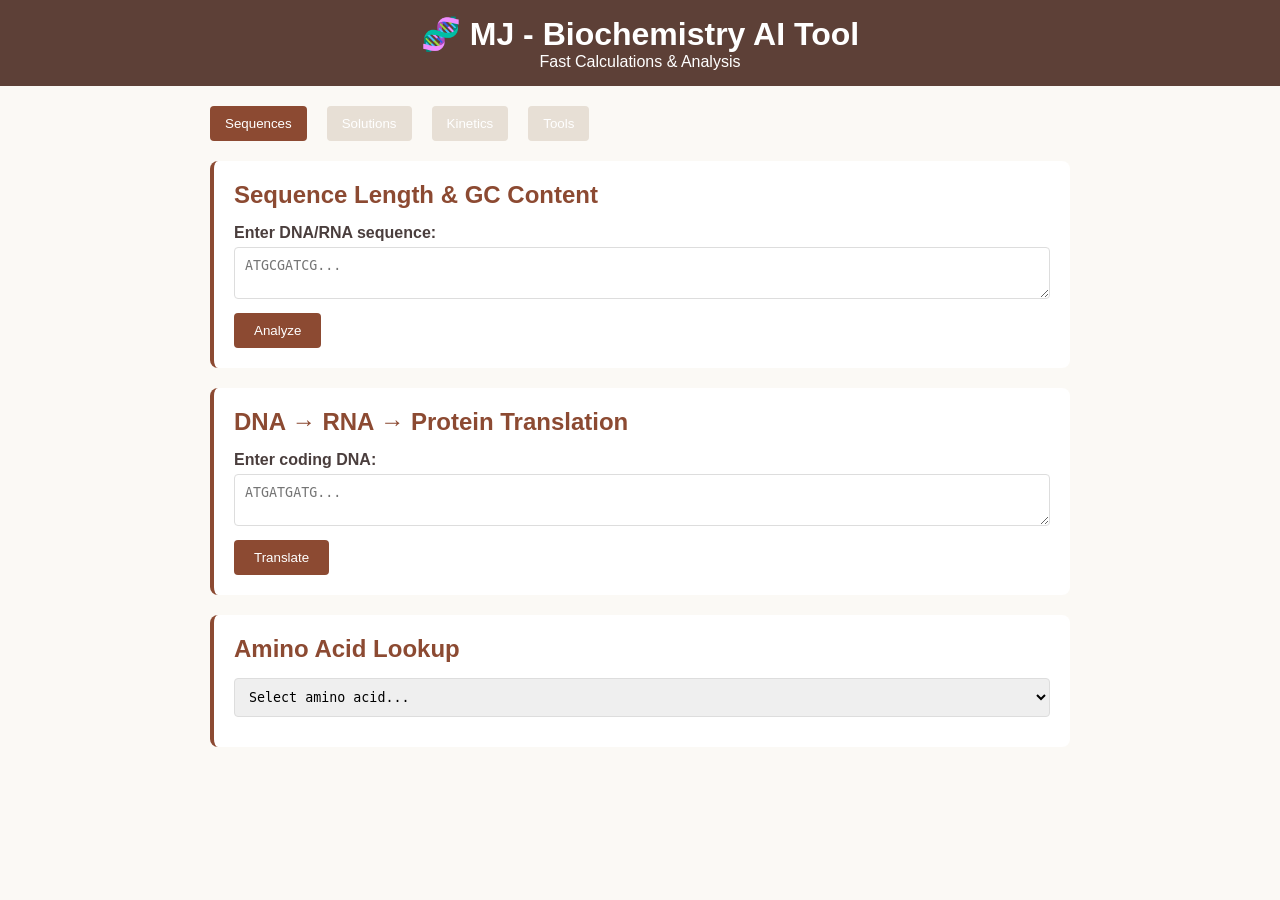
==== commit 0c7e534e: "Update index.html" ====
--- a/index.html
+++ b/index.html
@@ -5,1023 +5,400 @@
     <meta name="viewport" content="width=device-width, initial-scale=1.0">
     <title>MJ - Biochemistry AI Tool</title>
     <style>
-        /* Retro-Vintage Autumn Design Variables */
-        :root {
-            --bg-canvas: #fbf9f5;
-            --header-dark: #2d1a12;
-            --header-light: #5d4037;
-            --accent-rust: #8c4a32;
-            --border-oat: #e7dfd5;
-            --text-main: #4a3e3d;
-        }
-
-        * { box-sizing: border-box; margin: 0; padding: 0; font-family: 'Segoe UI', Tahoma, Geneva, Verdana, sans-serif; }
-        body { background-color: var(--bg-canvas); color: var(--text-main); line-height: 1.6; }
-        .container { max-width: 1100px; margin: 0 auto; padding: 0 20px; }
-        
-        #lockdownWindow {
-            position: fixed;
-            top: 0;
-            left: 0;
-            width: 100%;
-            height: 100%;
-            background-color: var(--bg-canvas);
-            z-index: 9999;
-            display: flex;
-            justify-content: center;
-            align-items: center;
-            padding: 20px;
-        }
-
-        .auth-card {
-            background: #fdfcf9;
-            border: 2px solid var(--border-oat);
-            border-radius: 12px;
-            padding: 40px;
-            width: 100%;
-            max-width: 440px;
-            box-shadow: 0 10px 30px rgba(93, 64, 55, 0.08);
-            text-align: center;
-        }
-
-        .auth-card h1 { font-size: 46px; color: var(--header-light); margin-bottom: 4px; font-weight: 800; letter-spacing: 1px; }
-        .auth-card p { color: #8c736c; font-size: 14px; margin-bottom: 25px; }
-        .auth-card h3 { color: var(--header-light); margin-bottom: 15px; font-size: 18px; }
-        .auth-card input { width: 100%; padding: 11px 14px; border: 2px solid #dcd5cc; border-radius: 6px; font-size: 14px; margin-bottom: 12px; outline: none; background: white; color: var(--text-main); }
-        .auth-card input:focus { border-color: var(--accent-rust); }
-        .auth-toggle-msg { font-size: 12.5px; color: var(--accent-rust); margin-top: 18px; cursor: pointer; font-weight: bold; text-decoration: underline; }
-        
-        .btn-block { width: 100%; padding: 11px; font-size: 14px; font-weight: bold; background-color: var(--accent-rust); color: white; border: none; border-radius: 6px; cursor: pointer; }
-        .btn-block:hover { background-color: #6f3724; }
-
-        .navbar { background: linear-gradient(135deg, var(--header-light), var(--header-dark)); color: #f5efe6; padding: 18px 0; border-bottom: 3px solid var(--accent-rust); }
-        .navbar .container { display: flex; justify-content: space-between; align-items: center; }
-        .logo { font-size: 24px; font-weight: bold; letter-spacing: 1px; color: #f5efe6; }
-        .session-badge { background: #7c6c64; padding: 5px 12px; border-radius: 4px; font-size: 12px; font-weight: bold; color: white; transition: background 0.3s; }
-        
-        .hero { background: #fdfbf7; padding: 35px 0; text-align: center; border-bottom: 1px solid var(--border-oat); }
-        .hero h2 { font-size: 38px; color: var(--header-light); margin-bottom: 8px; font-weight: 700; }
-        .hero p { color: #8c736c; font-size: 16px; margin-bottom: 12px; }
-        .dev-credit { display: inline-block; background: #decbba; color: var(--header-light); font-size: 11px; font-weight: bold; padding: 5px 14px; border-radius: 20px; border: 1px solid #cdbfb0; text-transform: uppercase; letter-spacing: 0.5px; }
-        
-        .tabs-nav { display: flex; justify-content: center; gap: 8px; margin: 25px auto 10px auto; max-width: 1000px; flex-wrap: wrap; padding: 0 10px; }
-        .tab-btn { padding: 12px 18px; font-size: 13px; font-weight: bold; background: var(--border-oat); color: var(--header-light); border: none; border-radius: 6px; cursor: pointer; transition: all 0.2s ease-in-out; border-bottom: 2px solid #cdbfb0; }
-        .tab-btn:hover { background: #decbba; color: var(--header-dark); }
-        .tab-btn.active { background: var(--accent-rust); color: white; border-bottom: 2px solid #5d2211; box-shadow: 0 4px 10px rgba(140,74,50,0.25); }
-        
-        .app-workspace { padding: 15px 0 50px 0; background: white; border-top: 1px solid var(--border-oat); }
+        * { margin: 0; padding: 0; box-sizing: border-box; }
+        body { font-family: Arial, sans-serif; background: #fbf9f5; color: #4a3e3d; }
+        .navbar { background: #5d4037; color: white; padding: 15px; text-align: center; }
+        .container { max-width: 900px; margin: 0 auto; padding: 20px; }
+        .section { background: white; margin: 20px 0; padding: 20px; border-radius: 8px; border-left: 4px solid #8c4a32; }
+        h2 { color: #8c4a32; margin-bottom: 15px; }
+        label { display: block; font-weight: bold; margin-top: 10px; margin-bottom: 5px; }
+        input, textarea, select { width: 100%; padding: 10px; margin-bottom: 10px; border: 1px solid #ddd; border-radius: 4px; font-family: monospace; }
+        button { background: #8c4a32; color: white; padding: 10px 20px; border: none; border-radius: 4px; cursor: pointer; margin-right: 10px; }
+        button:hover { background: #6f3724; }
+        .result { background: #fffdf9; padding: 15px; border-left: 4px solid #8c4a32; margin-top: 15px; display: none; }
+        .tabs { display: flex; gap: 10px; margin-bottom: 20px; flex-wrap: wrap; }
+        .tab-btn { padding: 10px 15px; background: #e7dfd5; border: none; cursor: pointer; border-radius: 4px; }
+        .tab-btn.active { background: #8c4a32; color: white; }
         .tab-content { display: none; }
-        .tab-content.active { display: block; animation: fadeIn 0.3s ease-in-out; }
-        
-        .tool-section { max-width: 800px; margin: 0 auto 25px auto; padding: 22px; background: #fdfcf9; border: 1px solid var(--border-oat); border-radius: 8px; text-align: left; box-shadow: 0 2px 5px rgba(0,0,0,0.01); }
-        .tool-section h3 { color: var(--accent-rust); margin-bottom: 12px; font-size: 19px; border-bottom: 2px solid var(--border-oat); padding-bottom: 6px; }
-        .tool-section p { font-size: 13.5px; color: #6e5d5a; margin-bottom: 12px; }
-        
-        textarea { width: 100%; height: 100px; padding: 12px; border: 2px solid #dcd5cc; border-radius: 6px; font-family: monospace; font-size: 13.5px; margin-bottom: 12px; resize: vertical; outline: none; background: white; color: #332928; }
-        textarea:focus { border-color: var(--accent-rust); }
-        input[type="number"], input[type="text"], select { width: 100%; padding: 10px; border: 2px solid #dcd5cc; border-radius: 6px; font-size: 13.5px; margin-bottom: 12px; outline: none; background: white; color: #332928; }
-        input[type="number"]:focus, input[type="text"]:focus, select:focus { border-color: var(--accent-rust); }
-        label { font-size: 12.5px; font-weight: bold; color: var(--header-light); display: block; margin-bottom: 4px; }
-        .grid-2 { display: grid; grid-template-columns: repeat(auto-fit, minmax(180px, 1fr)); gap: 12px; }
-        
-        .btn { padding: 9px 18px; font-size: 13px; font-weight: bold; border-radius: 4px; border: none; cursor: pointer; display: inline-block; transition: background 0.2s; margin-right: 8px; }
-        .btn-primary { background-color: var(--accent-rust); color: white; }
-        .btn-primary:hover { background-color: #6f3724; }
-        .btn-secondary { background-color: #7c6c64; color: white; }
-        .btn-secondary:hover { background-color: #63554e; }
-        .btn-danger { background-color: #b71c1c; color: white; }
-        .btn-danger:hover { background-color: #801010; }
-        .btn-sm { padding: 5px 10px; font-size: 11.5px; border-radius: 4px; }
-        
-        .result-box { margin-top: 12px; display: none; padding: 14px; border-radius: 4px; text-align: left; border-left: 4px solid var(--accent-rust); background: #fffdf9; font-size: 13.5px; }
-
-        .timer-grid { display: grid; grid-template-columns: repeat(auto-fit, minmax(130px, 1fr)); gap: 12px; margin-bottom: 12px; background: #decbba; padding: 12px; border-radius: 6px; }
-        .timer-node { background: var(--header-light); color: white; padding: 10px; border-radius: 4px; text-align: center; font-weight: bold; font-family: monospace; font-size: 18px; }
-
-        .log-table { width: 100%; border-collapse: collapse; margin-top: 15px; font-size: 12px; text-align: left; }
-        .log-table th { background: var(--header-light); color: white; padding: 10px; font-weight: bold; }
-        .log-table td { padding: 10px; border-bottom: 1px solid var(--border-oat); color: var(--text-main); vertical-align: top; }
-        .log-table tr:nth-child(even) { background: #fdfbf7; }
-        .log-data-drawer { background: #f5efe6; padding: 10px; border-radius: 4px; margin-top: 5px; font-family: monospace; font-size: 11.5px; white-space: pre-wrap; word-break: break-all; border-left: 3px solid var(--accent-rust); display: none; }
-        .toggle-drawer-btn { color: var(--accent-rust); cursor: pointer; text-decoration: underline; font-weight: bold; }
-
-        footer { padding: 30px 0; text-align: center; font-size: 13.5px; color: #8c736c; border-top: 1px solid var(--border-oat); }
-        @keyframes fadeIn { from { opacity: 0; transform: translateY(6px); } to { opacity: 1; transform: translateY(0); } }
+        .tab-content.active { display: block; }
     </style>
 </head>
 <body>
-
-    <div id="lockdownWindow">
-        <div class="auth-card">
-            <h1>🧬 MJ</h1>
-            <p>Automated Laboratory Gateway Panel</p>
-            
-            <div id="loginFormSubFrame">
-                <h3>Account Verification</h3>
-                <input type="email" id="loginEmail" placeholder="Laboratory Email Address">
-                <input type="password" id="loginPass" placeholder="Security Password">
-                <button class="btn-block" onclick="executeSystemLogin()">Verify Token Session</button>
-                <div class="auth-toggle-msg" onclick="toggleAuthView(true)">New Researcher? Register Registry Access</div>
-            </div>
-
-            <div id="signupFormSubFrame" style="display: none;">
-                <h3>New Node Sign-Up Registration</h3>
-                <input type="text" id="regName" placeholder="Full Core Member Name">
-                <input type="email" id="regEmail" placeholder="Valid Institutional Email">
-                <input type="text" id="regPhone" placeholder="Mobile Phone Contact Line">
-                <input type="password" id="regPass" placeholder="Create Security Access Pass">
-                
-                <div id="adminPinWrapper" style="display: none; background: #decbba; padding: 10px; border-radius: 6px; margin-bottom: 12px; text-align: left;">
-                    <label style="color: var(--header-dark); font-weight: bold;">⚠️ Admin Identity Validation PIN Required:</label>
-                    <input type="password" id="regAdminPin" placeholder="Enter System Secret Master PIN" style="margin-bottom: 0;">
+    <div class="navbar">
+        <h1>🧬 MJ - Biochemistry AI Tool</h1>
+        <p>Fast Calculations & Analysis</p>
+    </div>
+
+    <div class="container">
+        <div class="tabs">
+            <button class="tab-btn active" onclick="showTab('sequences')">Sequences</button>
+            <button class="tab-btn" onclick="showTab('solutions')">Solutions</button>
+            <button class="tab-btn" onclick="showTab('kinetics')">Kinetics</button>
+            <button class="tab-btn" onclick="showTab('tools')">Tools</button>
+        </div>
+
+        <!-- SEQUENCES TAB -->
+        <div id="sequences" class="tab-content active">
+            <div class="section">
+                <h2>Sequence Length & GC Content</h2>
+                <label>Enter DNA/RNA sequence:</label>
+                <textarea id="seqInput" placeholder="ATGCGATCG..."></textarea>
+                <button onclick="analyzeSequence()">Analyze</button>
+                <div id="seqResult" class="result"></div>
+            </div>
+
+            <div class="section">
+                <h2>DNA → RNA → Protein Translation</h2>
+                <label>Enter coding DNA:</label>
+                <textarea id="dnaInput" placeholder="ATGATGATG..."></textarea>
+                <button onclick="translate()">Translate</button>
+                <div id="transResult" class="result"></div>
+            </div>
+
+            <div class="section">
+                <h2>Amino Acid Lookup</h2>
+                <select id="aaSelect" onchange="lookupAA()">
+                    <option value="">Select amino acid...</option>
+                    <option value="A">Alanine (A)</option>
+                    <option value="R">Arginine (R)</option>
+                    <option value="D">Aspartic Acid (D)</option>
+                    <option value="N">Asparagine (N)</option>
+                    <option value="C">Cysteine (C)</option>
+                    <option value="E">Glutamic Acid (E)</option>
+                    <option value="Q">Glutamine (Q)</option>
+                    <option value="G">Glycine (G)</option>
+                    <option value="H">Histidine (H)</option>
+                    <option value="I">Isoleucine (I)</option>
+                    <option value="L">Leucine (L)</option>
+                    <option value="K">Lysine (K)</option>
+                    <option value="M">Methionine (M)</option>
+                    <option value="F">Phenylalanine (F)</option>
+                    <option value="P">Proline (P)</option>
+                    <option value="S">Serine (S)</option>
+                    <option value="T">Threonine (T)</option>
+                    <option value="W">Tryptophan (W)</option>
+                    <option value="Y">Tyrosine (Y)</option>
+                    <option value="V">Valine (V)</option>
+                </select>
+                <div id="aaResult" class="result"></div>
+            </div>
+        </div>
+
+        <!-- SOLUTIONS TAB -->
+        <div id="solutions" class="tab-content">
+            <div class="section">
+                <h2>Molarity Calculator (M = n/V)</h2>
+                <label>Formula Weight (g/mol):</label>
+                <input type="number" id="mw" placeholder="e.g., 180.16">
+                <label>Target Molarity (M):</label>
+                <input type="number" id="molarity" placeholder="e.g., 0.5">
+                <label>Target Volume (mL):</label>
+                <input type="number" id="volume" placeholder="e.g., 250">
+                <button onclick="calcMolarity()">Calculate Mass</button>
+                <div id="molResult" class="result"></div>
+            </div>
+
+            <div class="section">
+                <h2>Beer-Lambert Law (A = ε·c·l)</h2>
+                <label>Absorbance (A):</label>
+                <input type="number" id="absorbance" placeholder="e.g., 0.45">
+                <label>Extinction Coefficient (M⁻¹cm⁻¹):</label>
+                <input type="number" id="extinction" placeholder="e.g., 6220">
+                <label>Path Length (cm):</label>
+                <input type="number" id="pathLength" value="1">
+                <button onclick="calcBeerLambert()">Calculate Concentration</button>
+                <div id="beerResult" class="result"></div>
+            </div>
+
+            <div class="section">
+                <h2>Dilution Calculator (C₁V₁ = C₂V₂)</h2>
+                <label>Stock Concentration (C₁):</label>
+                <input type="number" id="c1" placeholder="e.g., 10">
+                <label>Target Concentration (C₂):</label>
+                <input type="number" id="c2" placeholder="e.g., 1">
+                <label>Target Volume (mL) (V₂):</label>
+                <input type="number" id="v2" placeholder="e.g., 500">
+                <button onclick="calcDilution()">Calculate Volumes</button>
+                <div id="dilResult" class="result"></div>
+            </div>
+
+            <div class="section">
+                <h2>Henderson-Hasselbalch Buffer</h2>
+                <label>Target pH:</label>
+                <input type="number" id="targetPH" placeholder="e.g., 7.4" step="0.1">
+                <label>pKa:</label>
+                <input type="number" id="pka" placeholder="e.g., 7.21" step="0.1">
+                <label>Total Buffer Concentration (M):</label>
+                <input type="number" id="bufConc" placeholder="e.g., 0.1" step="0.01">
+                <button onclick="calcBuffer()">Calculate Proportions</button>
+                <div id="bufResult" class="result"></div>
+            </div>
+        </div>
+
+        <!-- KINETICS TAB -->
+        <div id="kinetics" class="tab-content">
+            <div class="section">
+                <h2>Michaelis-Menten Kinetics</h2>
+                <label>Vmax (μmol/min):</label>
+                <input type="number" id="vmax" placeholder="e.g., 120">
+                <label>Km (mM):</label>
+                <input type="number" id="km" placeholder="e.g., 2.5">
+                <label>[S] Substrate (mM):</label>
+                <input type="number" id="substrate" placeholder="e.g., 5.0">
+                <button onclick="calcEnzyme()">Calculate v₀</button>
+                <div id="enzymeResult" class="result"></div>
+            </div>
+
+            <div class="section">
+                <h2>Centrifuge RPM ↔ RCF Converter</h2>
+                <label>Rotor Radius (cm):</label>
+                <input type="number" id="radius" placeholder="e.g., 9.5">
+                <label>RPM:</label>
+                <input type="number" id="rpm" placeholder="e.g., 4000">
+                <button onclick="calcRCF()">Calculate G-Force</button>
+                <div id="rcfResult" class="result"></div>
+            </div>
+
+            <div class="section">
+                <h2>Outlier Detection (3-Sigma)</h2>
+                <label>Enter data (comma-separated):</label>
+                <textarea id="dataInput" placeholder="0.12, 0.14, 0.13, 4.85..."></textarea>
+                <button onclick="findOutliers()">Find Outliers</button>
+                <div id="outlierResult" class="result"></div>
+            </div>
+        </div>
+
+        <!-- TOOLS TAB -->
+        <div id="tools" class="tab-content">
+            <div class="section">
+                <h2>Simple Lab Timer</h2>
+                <label>Seconds:</label>
+                <input type="number" id="timerInput" placeholder="60" value="60">
+                <button onclick="startTimer()">Start Timer</button>
+                <div id="timerDisplay" style="font-size: 36px; font-weight: bold; text-align: center; margin-top: 20px; color: #8c4a32;">0:00</div>
+            </div>
+
+            <div class="section">
+                <h2>PCR Master Mix Calculator</h2>
+                <label>Number of reactions:</label>
+                <input type="number" id="numReactions" placeholder="e.g., 24">
+                <button onclick="calcPCR()">Calculate Mix</button>
+                <div id="pcrResult" class="result"></div>
+            </div>
+
+            <div class="section">
+                <h2>Quick DNA Extraction Protocol</h2>
+                <div class="result" style="display: block;">
+                    <strong>PHENOL-CHLOROFORM EXTRACTION</strong><br><br>
+                    1. Add tissue to lysis buffer (10mM Tris, 10mM NaCl)<br>
+                    2. Add Proteinase K (25µL of 20mg/mL)<br>
+                    3. Incubate at 55°C for 4 hours<br>
+                    4. Add equal volume phenol:chloroform:IAA (25:24:1)<br>
+                    5. Vortex 30 sec, centrifuge 10,000g for 10 min at 4°C<br>
+                    6. Transfer aqueous layer<br>
+                    7. Repeat phenol extraction until interface clear<br>
+                    8. Add 1 volume ice-cold isopropanol<br>
+                    9. Spool DNA with glass rod<br>
+                    10. Rinse with 70% ethanol, air dry<br>
+                    11. Resuspend in TE buffer overnight at 4°C
                 </div>
-
-                <button class="btn-block" onclick="executeSystemRegistration()">Commit Register Sequence</button>
-                <div class="auth-toggle-msg" onclick="toggleAuthView(false)">Return to Existing Terminal Login</div>
             </div>
         </div>
     </div>
 
-    <nav class="navbar">
-        <div class="container">
-            <div class="logo">🧬 MJ</div>
-            <div style="display: flex; align-items: center; gap: 15px;">
-                <div class="session-badge" id="navUserDisplay">Session: Guest Mode</div>
-                <button class="btn btn-secondary btn-sm" style="margin-right: 0;" onclick="executeSystemLogout()">Logout Node</button>
-            </div>
-        </div>
-    </nav>
-
-    <section class="hero">
-        <div class="container">
-            <h2>Welcome to MJ</h2>
-            <p>AI-Powered Biochemistry Analysis Workspace</p>
-            <div class="dev-credit">⚙️ System Architect: Tahasana</div>
-        </div>
-    </section>
-
-    <div class="tabs-nav">
-        <button class="tab-btn active" onclick="switchTab(event, 'tab-analytics')">🧬 Core Analytics & AI</button>
-        <button class="tab-btn" onclick="switchTab(event, 'tab-solutions')">🧪 Solutions & Buffers</button>
-        <button class="tab-btn" onclick="switchTab(event, 'tab-kinetics')">🌀 Kinetics & Hardware</button>
-        <button class="tab-btn" onclick="switchTab(event, 'tab-notebook')">📋 Utilities & Notebooks</button>
-        <button class="tab-btn" id="adminTabSelectorButton" onclick="switchTab(event, 'tab-members')" style="display: none; background: #f1ebd9; border-color:#decbba;">👤 Member Hub & Tracking</button>
-    </div>
-
-    <section class="app-workspace">
-        <div class="container">
-
-            <div id="tab-analytics" class="tab-content active">
-                <div class="tool-section">
-                    <h3>Macromolecular Sequence Analyzer</h3>
-                    <p>Submits nucleotide strings to isolate total sequence weights, lengths, and residue counts.</p>
-                    <textarea id="sequenceInput" class="autosave" placeholder="Enter DNA, RNA, or Protein single-letter residues (e.g., ATGCGATCG)..."></textarea>
-                    <button class="btn btn-primary" onclick="runSequenceAnalyzer()">Analyze Residues</button>
-                    <button class="btn btn-secondary" onclick="clearField('sequenceInput', 'sequenceResult')">Clear</button>
-                    <div id="sequenceResult" class="result-box" style="font-family: monospace;"></div>
-                </div>
-
-                <div class="tool-section">
-                    <h3>The Central Dogma Transcriptor (DNA ➔ RNA ➔ Protein)</h3>
-                    <p>Processes raw coding DNA template strands, synthesizes messenger RNA loops, and decodes the functional peptide folds using a local codon database matrix.</p>
-                    <textarea id="dogmaInput" class="autosave" placeholder="Enter coding DNA nucleotides template string (e.g., ATG-GCA-GTC)..."></textarea>
-                    <button class="btn btn-primary" onclick="runCentralDogmaEngine()">Transcribe & Translate Sequence</button>
-                    <button class="btn btn-secondary" onclick="clearField('dogmaInput', 'dogmaResult')">Clear</button>
-                    <div id="dogmaResult" class="result-box" style="font-family: monospace; line-height: 1.6;"></div>
-                </div>
-
-                <div class="tool-section">
-                    <h3>Amino Acid Structural Profile & pI Index</h3>
-                    <p>Pulls structural sidechain categories, exact isotopic masses, and specific Isoelectric point configurations.</p>
-                    <select id="aaSelect" class="autosave" onchange="runAminoAcidLookup()">
-                        <option value="">-- Choose Target Residue --</option>
-                        <option value="A">Alanine (Ala / A) - Aliphatic Nonpolar</option>
-                        <option value="R">Arginine (Arg / R) - Positively Charged Basic</option>
-                        <option value="N">Asparagine (Asn / N) - Polar Uncharged</option>
-                        <option value="D">Aspartic Acid (Asp / D) - Negatively Charged Acidic</option>
-                        <option value="C">Cysteine (Cys / C) - Reactive Thiol Hydrophilic</option>
-                        <option value="E">Glutamic Acid (Glu / E) - Negatively Charged Acidic</option>
-                        <option value="Q">Glutamine (Gln / Q) - Polar Amide</option>
-                        <option value="G">Glycine (Gly / G) - Flexible Achiral Structure</option>
-                        <option value="H">Histidine (His / H) - Aromatic Imidazole Catalytic Ring</option>
-                        <option value="I">Isoleucine (Ile / I) - Aliphatic Hydrophobic Core</option>
-                        <option value="L">Leucine (Leu / L) - Hydrophobic Branched Chain</option>
-                        <option value="K">Lysine (Lys / K) - Basic Amino Sidechain Aliphatic</option>
-                        <option value="M">Methionine (Met / M) - Thioether Initiator Residue</option>
-                        <option value="F">Phenylalanine (Phe / F) - Bulky Benzene Aromatic</option>
-                        <option value="P">Proline (Pro / P) - Structural Kinking Imino Ring</option>
-                        <option value="S">Serine (Ser / S) - Hydroxyl Polar Target Nucleophile</option>
-                        <option value="T">Threonine (Thr / T) - Hydroxyl Polar Branched Target</option>
-                        <option value="W">Tryptophan (Trp / W) - Indole High Fluorescent Aromatic</option>
-                        <option value="Y">Tyrosine (Tyr / Y) - Phenolic Coordinating Aromatic Ring</option>
-                        <option value="V">Valine (Val / V) - Hydrophobic Aliphatic Branched</option>
-                    </select>
-                    <div id="aaResultContainer" class="result-box" style="font-family: monospace;"></div>
-                </div>
-
-                <div class="tool-section">
-                    <h3>Bio-Element Organic Quick-Reference Matrix</h3>
-                    <p>Loads standard covalent bonding enthalpies, valence cloud weights, and atomic configurations.</p>
-                    <select id="elementSelect" class="autosave" onchange="runElementLookup()">
-                        <option value="">-- Choose Target Core Atom --</option>
-                        <option value="C">Carbon (C) - Organic Infrastructure Node</option>
-                        <option value="H">Hydrogen (H) - Solution Matrix Proton</option>
-                        <option value="N">Nitrogen (N) - Peptidyl Planar Amide Link</option>
-                        <option value="O">Oxygen (O) - Hydrogen Bond Dipole Acceptor</option>
-                        <option value="P">Phosphorus (P) - Nucleic Acid Phosphoanhydride Bridge</option>
-                        <option value="S">Sulfur (S) - Covalent Disulfide Tertiary Lock</option>
-                    </select>
-                    <div id="elementResultContainer" class="result-box" style="font-family: monospace;"></div>
-                </div>
-
-                <div class="tool-section">
-                    <h3>📊 Statistical Experimental Outlier Matrix Tracker</h3>
-                    <p>Applies standard 3-Sigma parameters across a laboratory data array to flag pipetting deviations.</p>
-                    <textarea id="dataInput" class="autosave" placeholder="Paste data floats separated by commas (e.g., 0.12, 0.14, 0.13, 4.85)..."></textarea>
-                    <button class="btn btn-primary" onclick="runStatisticalOutlierEngine()">Evaluate Dataset Array</button>
-                    <div id="dataResult" class="result-box" style="font-family: monospace;"></div>
-                </div>
-
-                <div class="tool-section">
-                    <h3>🤖 Heuristic AI Peptide Property & Separation Predictor</h3>
-                    <p>Deploys local sequence evaluations to predict structural fluidity profiles and chromatographic isolation routing lines.</p>
-                    <textarea id="aiPeptideInput" class="autosave" placeholder="Paste single-letter amino acid chain segments (e.g., RGDWFLM)..."></textarea>
-                    <button class="btn btn-primary" onclick="runAIPredictorEngine()">Run AI Property Forecast</button>
-                    <div id="aiResultContainer" class="result-box" style="font-family: monospace;"></div>
-                </div>
-            </div>
-
-            <div id="tab-solutions" class="tab-content">
-                <div class="tool-section">
-                    <h3>🧪 Solid Solution Molarity Mass Weight Engine</h3>
-                    <div class="grid-2">
-                        <div><label>Formula Weight (g/mol)</label><input type="number" id="molInputMW" class="autosave" placeholder="e.g., 180.16"></div>
-                        <div><label>Target Molarity (M)</label><input type="number" id="molInputMolarity" class="autosave" placeholder="e.g., 0.5"></div>
-                        <div><label>Target Volume (mL)</label><input type="number" id="molInputVolume" class="autosave" placeholder="e.g., 250"></div>
-                    </div>
-                    <button class="btn btn-primary" onclick="runMolarityCalculator()">Compute Target Mass</button>
-                    <div id="molarityResultContainer" class="result-box"></div>
-                </div>
-
-                <div class="tool-section">
-                    <h3>📉 Beer-Lambert Spectrophotometry Concentration Finder</h3>
-                    <div class="grid-2">
-                        <div><label>Absorbance Scale (A)</label><input type="number" id="beerAbsorbance" class="autosave" placeholder="e.g., 0.45"></div>
-                        <div><label>Extinction Coeff (M⁻¹cm⁻¹)</label><input type="number" id="beerExtinction" class="autosave" placeholder="e.g., 6220"></div>
-                        <div><label>Path Length (cm)</label><input type="number" id="beerPathLength" class="autosave" value="1"></div>
-                    </div>
-                    <button class="btn btn-primary" onclick="runBeerLambertCalculator()">Compute Absorbance Concentration</button>
-                    <div id="beerResultContainer" class="result-box"></div>
-                </div>
-
-                <div class="tool-section">
-                    <h3>🧬 Nucleic Acid Purity Inspector (A₂₆₀/A₂₈₀ Ratio Analyzer)</h3>
-                    <p>Evaluates sample isolation quality controls via optical quotient thresholds to verify macromolecular health constraints.</p>
-                    <div class="grid-2">
-                        <div><label>Absorbance at 260 nm (A₂₆₀)</label><input type="number" id="purityA260" class="autosave" placeholder="e.g., 0.38" step="any"></div>
-                        <div><label>Absorbance at 280 nm (A₂₈₀)</label><input type="number" id="purityA280" class="autosave" placeholder="e.g., 0.21" step="any"></div>
-                    </div>
-                    <button class="btn btn-primary" onclick="runPurityRatioInspector()">Inspect Sample Extract</button>
-                    <div id="purityResultContainer" class="result-box"></div>
-                </div>
-
-                <div class="tool-section">
-                    <h3>⚗️ Henderson-Hasselbalch Weak Buffer Proportion System</h3>
-                    <div class="grid-2">
-                        <div><label>Target pH Coordinate</label><input type="number" id="bufferTargetPH" class="autosave" placeholder="e.g., 7.4" step="any"></div>
-                        <div><label>Acid dissociation (pKa)</label><input type="number" id="bufferPKa" class="autosave" placeholder="e.g., 7.21" step="any"></div>
-                        <div><label>Total Strength Molarity (M)</label><input type="number" id="bufferTotalConc" class="autosave" placeholder="e.g., 0.1" step="any"></div>
-                    </div>
-                    <button class="btn btn-primary" onclick="runHendersonHasselbalchCalculator()">Compute Mixing Proportions</button>
-                    <div id="bufferResultContainer" class="result-box" style="font-family: monospace;"></div>
-                </div>
-
-                <div class="tool-section">
-                    <h3>💦 Stock Concentrate Serial Dilution Engine (C₁V₁ = C₂V₂)</h3>
-                    <div class="grid-2">
-                        <div><label>Stock Strength (C₁)</label><input type="number" id="dilutionC1" class="autosave" placeholder="e.g., 10"></div>
-                        <div><label>Target Working Strength (C₂)</label><input type="number" id="dilutionC2" class="autosave" placeholder="e.g., 1"></div>
-                        <div><label>Target Final Volume (V₂) (mL)</label><input type="number" id="dilutionV2" class="autosave" placeholder="e.g., 500"></div>
-                    </div>
-                    <button class="btn btn-primary" onclick="runDilutionEquation()">Compute Volumetric Mix</button>
-                    <div id="dilutionResultContainer" class="result-box" style="font-family: monospace;"></div>
-                </div>
-
-                <div class="tool-section">
-                    <h3>🧪 PCR Master Mix Formulation Assistant</h3>
-                    <p>Assembles individual micro-reagent ratios into a localized bulk combination workflow, factoring in a 10% buffering matrix expansion buffer to offset wall retention.</p>
-                    <label>Total Number of Reaction Tubes to Run:</label>
-                    <input type="number" id="pcrTubesCount" class="autosave" placeholder="e.g., 24">
-                    <button class="btn btn-primary" onclick="runPCRMasterMixFormulator()">Formulate Batch Mix Recipes</button>
-                    <div id="pcrMixResultContainer" class="result-box" style="font-family: monospace;"></div>
-                </div>
-            </div>
-
-            <div id="tab-kinetics" class="tab-content">
-                <div class="tool-section">
-                    <h3>📊 Enzyme Kinetics Michaelis-Menten Plotter</h3>
-                    <div style="display: flex; flex-wrap: wrap; gap: 20px;">
-                        <div style="flex: 1; min-width: 240px;">
-                            <label>Max Velocity (Vmax) (μmol/min)</label><input type="number" id="enzymeVmax" class="autosave" placeholder="e.g., 120">
-                            <label>Michaelis Constant (Km) (mM)</label><input type="number" id="enzymeKm" class="autosave" placeholder="e.g., 2.5">
-                            <label>Substrate Load [S] (mM)</label><input type="number" id="enzymeSubstrate" class="autosave" placeholder="e.g., 5.0">
-                            <button class="btn btn-primary" style="margin-top: 10px;" onclick="runEnzymeKineticsEngine()">Process & Plot Saturation Curve</button>
-                        </div>
-                        <div style="flex: 1; min-width: 240px; text-align: center; background: white; border: 1px dashed var(--border-oat); padding: 10px; border-radius: 6px;">
-                            <label style="font-size:11px; font-weight:bold; color:var(--header-light); margin-bottom:5px; display:block;">Saturation Hyperbola Trace</label>
-                            <canvas id="kineticsCanvas" width="300" height="150" style="border:1px solid var(--border-oat); background: #ffffff;"></canvas>
-                        </div>
-                    </div>
-                    <div id="enzymeResultContainer" class="result-box" style="font-family: monospace;"></div>
-                </div>
-
-                <div class="tool-section">
-                    <h3>⚗️ Buffer Titration Curve Simulator (pH Behavior)</h3>
-                    <p>Traces the active response across a buffer system following step additions of hydroxide equivalents, mapping out the functional buffering region plateau window.</p>
-                    <div style="display: flex; flex-wrap: wrap; gap: 20px;">
-                        <div style="flex: 1; min-width: 240px;">
-                            <label>Weak Dissociation Base Parameter (pKa)</label><input type="number" id="titrationPKa" class="autosave" placeholder="e.g., 4.76" step="any">
-                            <button class="btn btn-primary" style="margin-top: 10px;" onclick="runTitrationSimulator()">Simulate Titration Curve</button>
-                        </div>
-                        <div style="flex: 1; min-width: 240px; text-align: center; background: white; border: 1px dashed var(--border-oat); padding: 10px; border-radius: 6px;">
-                            <label style="font-size:11px; font-weight:bold; color:var(--header-light); margin-bottom:5px; display:block;">Sigmoidal S-Curve Buffer Trace</label>
-                            <canvas id="titrationCanvas" width="300" height="150" style="border:1px solid var(--border-oat); background: #ffffff;"></canvas>
-                        </div>
-                    </div>
-                    <div id="titrationResultContainer" class="result-box" style="font-family: monospace;"></div>
-                </div>
-
-                <div class="tool-section">
-                    <h3>🌀 Centrifuge Operational Vector Converter (RPM ⇄ RCF)</h3>
-                    <div class="grid-2">
-                        <div><label>Rotor Radius Geometry (r) (cm)</label><input type="number" id="rotorRadius" class="autosave" placeholder="e.g., 9.5"></div>
-                        <div><label>Instrument Spin Profile Speed (RPM)</label><input type="number" id="rotorRPM" class="autosave" placeholder="e.g., 4000"></div>
-                    </div>
-                    <button class="btn btn-primary" onclick="runCentrifugeConverter()">Compute Centrifugal Gravity Matrix</button>
-                    <div id="rcfResultContainer" class="result-box" style="font-family: monospace;"></div>
-                </div>
-            </div>
-
-            <div id="tab-notebook" class="tab-content">
-                <div class="tool-section">
-                    <h3>📈 Dynamic Peptide Charge-versus-pH Curve Generator</h3>
-                    <p>Scans sequence strings across the full pH continuum, plotting sidechain dissociation profiles to isolate the exact isoelectric junction crossing coordinate.</p>
-                    <textarea id="chargeCurveInput" class="autosave" placeholder="Enter target amino acid single-letter string residues (e.g., RGDDKKHE)..."></textarea>
-                    <div style="display: flex; flex-wrap: wrap; gap: 20px; align-items: flex-start;">
-                        <button class="btn btn-primary" onclick="runPeptideChargeCurveEngine()">Map Charge Spectrum Graph</button>
-                        <div style="flex: 1; min-width: 260px; text-align: center;">
-                            <canvas id="chargeCanvas" width="320" height="140" style="border: 1px solid var(--border-oat); background: #ffffff;"></canvas>
-                        </div>
-                    </div>
-                    <div id="chargeCurveResultContainer" class="result-box" style="font-family: monospace;"></div>
-                </div>
-
-                <div class="tool-section">
-                    <h3>⏱️ Multi-Stage Incubation Lab Timer Matrix</h3>
-                    <p>Runs concurrent independent down-counting interval arrays tied to time-sensitive biochemical protocols.</p>
-                    <div class="timer-grid">
-                        <div><div class="timer-node" id="timerDisplayA">60:00</div><label style="text-align:center; font-size:11px;">1. Cell Lysis</label><button class="btn btn-primary btn-sm" style="width:100%; margin-top:4px;" onclick="triggerLabClock('A', 3600)">Start Phase</button></div>
-                        <div><div class="timer-node" id="timerDisplayB">10:00</div><label style="text-align:center; font-size:11px;">2. Centrifuge Pelleting</label><button class="btn btn-primary btn-sm" style="width:100%; margin-top:4px;" onclick="triggerLabClock('B', 600)">Start Phase</button></div>
-                        <div><div class="timer-node" id="timerDisplayC">60:00</div><label style="text-align:center; font-size:11px;">3. Membrane Blocking</label><button class="btn btn-primary btn-sm" style="width:100%; margin-top:4px;" onclick="triggerLabClock('C', 3600)">Start Phase</button></div>
-                    </div>
-                </div>
-
-                <div class="tool-section">
-                    <h3>📋 Formatted Notebook Report Compiler</h3>
-                    <div class="grid-2">
-                        <div><label>Researcher Signature Name</label><input type="text" id="reportAuthor" class="autosave" placeholder="e.g., Uzair Ibrahim Bhat"></div>
-                        <div><label>Experiment Module Title</label><input type="text" id="reportTitle" class="autosave" placeholder="e.g., Extraction Quantitation Sheet"></div>
-                    </div>
-                    <label>Observation Matrix Data Logs Summary</label>
-                    <textarea id="reportContent" class="autosave" placeholder="Enter conclusions, raw readings parameters, values arrays..."></textarea>
-                    <button class="btn btn-primary" onclick="runReportCompilerExporter()">Compile & Download Notebook File</button>
-                    <div id="reportResultContainer" class="result-box"></div>
-                </div>
-
-                <div class="tool-section">
-                    <h3>🔍 Bench Methodologies Protocol Search Index</h3>
-                    <p>Loads structured step guidelines for baseline experimental assays.</p>
-                    <select id="protocolSelect" class="autosave" onchange="runProtocolDatabaseSearch()">
-                        <option value="">-- Choose Target Procedure Worksheet --</option>
-                        <option value="dna_extract">1. Extraction of Genomic DNA (Phenol-Chloroform Methodology)</option>
-                        <option value="sds_page">2. Polyacrylamide SDS-PAGE Gel Casting & Resolution Framework</option>
-                        <option value="bradford">3. Bradford Analytical Reagent Protein Quantitation Standard</option>
-                    </select>
-                    <div id="protocolResultContainer" class="result-box" style="white-space: pre-wrap; font-family: monospace; max-height: 200px; overflow-y:auto; color:#332928; font-size:12.5px; border-left:4px solid var(--accent-rust);"></div>
-                </div>
-            </div>
-
-            <div id="tab-members" class="tab-content">
-                <div class="tool-section">
-                    <h3>👤 Registered Laboratory Terminal Node Profiles</h3>
-                    <p>Active security identities holding validation keys on this local storage instance core:</p>
-                    <div id="adminUserProfilesDisplayContainer" style="font-family: monospace; font-size:13px; color:var(--header-light); line-height: 1.8;"></div>
-                </div>
-
-                <div class="tool-section" style="max-width: 950px;">
-                    <h3>📜 Central Forensic Operation Audit Ledger</h3>
-                    <p>Tracks deep system uploads, raw parameter entries, and time markers across active profiles.</p>
-                    <div style="overflow-x: auto;">
-                        <table class="log-table">
-                            <thead>
-                                <tr>
-                                    <th>Timeline Coordinates</th>
-                                    <th>Identity Node</th>
-                                    <th>Action Log Matrix Metadata Summary</th>
-                                </tr>
-                            </thead>
-                            <tbody id="adminGlobalLoggerTableBody"></tbody>
-                        </table>
-                    </div>
-                    <div style="margin-top: 20px; display:flex; justify-content: space-between; flex-wrap:wrap; gap:15px; align-items:center;">
-                        <label style="display: inline-flex; align-items: center; font-weight:bold; font-size:13px; cursor:pointer;">
-                            <input type="checkbox" id="adminAnonymizeCheckbox" onchange="renderGlobalSystemLogMatrix()" style="margin-right: 6px; width:16px; height:16px;"> Anonymize Identity Fields (Strip Profiles for Export)
-                        </label>
-                        <div>
-                            <button class="btn btn-primary btn-sm" onclick="exportLogMatrixToCSV()">📥 Export Sheet to CSV</button>
-                            <button class="btn btn-danger btn-sm" onclick="purgeSystemAuditLogs()">Purge System Logs</button>
-                        </div>
-                    </div>
-                </div>
-            </div>
-
-        </div>
-    </section>
-
-    <footer>
-        <div class="container">
-            <p>&copy; 2026 MJ - Biochemistry AI Tool. All rights reserved.</p>
-            <p>Designed, Engineered & Secured by <strong>Tahasana</strong></p>
-        </div>
-    </footer>
-
     <script>
-        const MASTER_ADMIN_NAME = "Tahasana";
-        const SECRET_ADMIN_PASSCODE = "1926";
-        let activeUserSessionProfile = null;
-        let countdownClockIntervalsCache = {};
-
-        // --- CIPHER STORAGE SECURITY LAYERS ---
-        function maskWrite(key, dataObj) {
-            const str = btoa(encodeURIComponent(JSON.stringify(dataObj)));
-            localStorage.setItem(key, str);
-        }
-
-        function maskRead(key) {
-            const data = localStorage.getItem(key);
-            if (!data) return null;
-            try {
-                return JSON.parse(decodeURIComponent(atob(data)));
-            } catch (e) {
-                return null;
+        const aaData = {
+            'A': { name: 'Alanine', mass: '89.09', pI: '6.00' },
+            'R': { name: 'Arginine', mass: '174.20', pI: '10.76' },
+            'D': { name: 'Aspartic Acid', mass: '133.10', pI: '2.77' },
+            'N': { name: 'Asparagine', mass: '132.12', pI: '5.41' },
+            'C': { name: 'Cysteine', mass: '121.16', pI: '5.07' },
+            'E': { name: 'Glutamic Acid', mass: '147.13', pI: '3.22' },
+            'Q': { name: 'Glutamine', mass: '146.14', pI: '5.65' },
+            'G': { name: 'Glycine', mass: '75.07', pI: '5.97' },
+            'H': { name: 'Histidine', mass: '155.15', pI: '7.59' },
+            'I': { name: 'Isoleucine', mass: '131.17', pI: '6.02' },
+            'L': { name: 'Leucine', mass: '131.17', pI: '5.98' },
+            'K': { name: 'Lysine', mass: '146.19', pI: '9.74' },
+            'M': { name: 'Methionine', mass: '149.21', pI: '5.74' },
+            'F': { name: 'Phenylalanine', mass: '165.19', pI: '5.48' },
+            'P': { name: 'Proline', mass: '115.13', pI: '6.30' },
+            'S': { name: 'Serine', mass: '105.09', pI: '5.68' },
+            'T': { name: 'Threonine', mass: '119.12', pI: '5.87' },
+            'W': { name: 'Tryptophan', mass: '204.23', pI: '5.89' },
+            'Y': { name: 'Tyrosine', mass: '181.19', pI: '5.66' },
+            'V': { name: 'Valine', mass: '117.15', pI: '5.96' }
+        };
+
+        const codonTable = {
+            'AUG': 'Met', 'UUU': 'Phe', 'UUC': 'Phe', 'UUA': 'Leu', 'UUG': 'Leu',
+            'UCU': 'Ser', 'UCC': 'Ser', 'UCA': 'Ser', 'UCG': 'Ser', 'UAU': 'Tyr',
+            'UAC': 'Tyr', 'UGU': 'Cys', 'UGC': 'Cys', 'UGG': 'Trp', 'CUU': 'Leu',
+            'CUC': 'Leu', 'CUA': 'Leu', 'CUG': 'Leu', 'CCU': 'Pro', 'CCC': 'Pro',
+            'CCA': 'Pro', 'CCG': 'Pro', 'CAU': 'His', 'CAC': 'His', 'CAA': 'Gln',
+            'CAG': 'Gln', 'CGU': 'Arg', 'CGC': 'Arg', 'CGA': 'Arg', 'CGG': 'Arg',
+            'AUU': 'Ile', 'AUC': 'Ile', 'AUA': 'Ile', 'ACU': 'Thr', 'ACC': 'Thr',
+            'ACA': 'Thr', 'ACG': 'Thr', 'AAU': 'Asn', 'AAC': 'Asn', 'AAA': 'Lys',
+            'AAG': 'Lys', 'AGU': 'Ser', 'AGC': 'Ser', 'AGA': 'Arg', 'AGG': 'Arg',
+            'GUU': 'Val', 'GUC': 'Val', 'GUA': 'Val', 'GUG': 'Val', 'GCU': 'Ala',
+            'GCC': 'Ala', 'GCA': 'Ala', 'GCG': 'Ala', 'GAU': 'Asp', 'GAC': 'Asp',
+            'GAA': 'Glu', 'GAG': 'Glu', 'GGU': 'Gly', 'GGC': 'Gly', 'GGA': 'Gly', 'GGG': 'Gly'
+        };
+
+        function showTab(tabName) {
+            document.querySelectorAll('.tab-content').forEach(el => el.classList.remove('active'));
+            document.querySelectorAll('.tab-btn').forEach(el => el.classList.remove('active'));
+            document.getElementById(tabName).classList.add('active');
+            event.target.classList.add('active');
+        }
+
+        function analyzeSequence() {
+            const seq = document.getElementById('seqInput').value.trim().toUpperCase();
+            const result = document.getElementById('seqResult');
+            if (!seq) { result.style.display = 'none'; return; }
+            const gc = ((seq.match(/[GC]/g) || []).length / seq.length * 100).toFixed(2);
+            result.innerHTML = `<strong>Length:</strong> ${seq.length} bp<br><strong>GC Content:</strong> ${gc}%`;
+            result.style.display = 'block';
+        }
+
+        function translate() {
+            let dna = document.getElementById('dnaInput').value.trim().toUpperCase().replace(/[^ATCG]/g, '');
+            const result = document.getElementById('transResult');
+            if (!dna) { result.style.display = 'none'; return; }
+            
+            const mrna = dna.replace(/T/g, 'U');
+            let protein = '';
+            for (let i = 0; i < mrna.length - 2; i += 3) {
+                const codon = mrna.substring(i, i + 3);
+                protein += codonTable[codon] ? codonTable[codon][0] : '?';
+                if (codonTable[codon] === 'Stop') break;
             }
-        }
-
-        // --- GATEWAY CONTROLLER ACCESS MANAGER ---
-        window.addEventListener('DOMContentLoaded', function() {
-            initAutosaveListeners();
-            const savedToken = maskRead('mj_active_session_token');
-            if (savedToken) {
-                initializeActiveSession(savedToken);
-            }
-        });
-
-        function toggleAuthView(showSignup) {
-            document.getElementById('loginFormSubFrame').style.display = showSignup ? 'none' : 'block';
-            document.getElementById('signupFormSubFrame').style.display = showSignup ? 'block' : 'none';
-            document.getElementById('adminPinWrapper').style.display = 'none';
+            result.innerHTML = `<strong>mRNA:</strong> ${mrna}<br><strong>Protein:</strong> ${protein}`;
+            result.style.display = 'block';
+        }
+
+        function lookupAA() {
+            const aa = document.getElementById('aaSelect').value;
+            const result = document.getElementById('aaResult');
+            if (!aa) { result.style.display = 'none'; return; }
+            const data = aaData[aa];
+            result.innerHTML = `<strong>${data.name} (${aa})</strong><br>Mass: ${data.mass} g/mol<br>pI: ${data.pI}`;
+            result.style.display = 'block';
+        }
+
+        function calcMolarity() {
+            const mw = parseFloat(document.getElementById('mw').value);
+            const m = parseFloat(document.getElementById('molarity').value);
+            const vol = parseFloat(document.getElementById('volume').value);
+            const result = document.getElementById('molResult');
+            if (!mw || !m || !vol) return;
+            const mass = m * (vol / 1000) * mw;
+            result.innerHTML = `<strong>Mass needed:</strong> ${mass.toFixed(4)} grams`;
+            result.style.display = 'block';
+        }
+
+        function calcBeerLambert() {
+            const a = parseFloat(document.getElementById('absorbance').value);
+            const ext = parseFloat(document.getElementById('extinction').value);
+            const path = parseFloat(document.getElementById('pathLength').value);
+            const result = document.getElementById('beerResult');
+            if (!a || !ext || !path) return;
+            const conc = (a / (ext * path)) * 1000000;
+            result.innerHTML = `<strong>Concentration:</strong> ${conc.toFixed(2)} µM`;
+            result.style.display = 'block';
+        }
+
+        function calcDilution() {
+            const c1 = parseFloat(document.getElementById('c1').value);
+            const c2 = parseFloat(document.getElementById('c2').value);
+            const v2 = parseFloat(document.getElementById('v2').value);
+            const result = document.getElementById('dilResult');
+            if (!c1 || !c2 || !v2) return;
+            const v1 = (c2 * v2) / c1;
+            result.innerHTML = `<strong>Stock needed (V₁):</strong> ${v1.toFixed(2)} mL<br><strong>Diluent needed:</strong> ${(v2 - v1).toFixed(2)} mL`;
+            result.style.display = 'block';
+        }
+
+        function calcBuffer() {
+            const pH = parseFloat(document.getElementById('targetPH').value);
+            const pka = parseFloat(document.getElementById('pka').value);
+            const conc = parseFloat(document.getElementById('bufConc').value);
+            const result = document.getElementById('bufResult');
+            if (!pH || !pka || !conc) return;
+            const ratio = Math.pow(10, pH - pka);
+            const base = conc * ratio / (1 + ratio);
+            const acid = conc - base;
+            result.innerHTML = `<strong>Acid [HA]:</strong> ${acid.toFixed(4)} M<br><strong>Base [A⁻]:</strong> ${base.toFixed(4)} M`;
+            result.style.display = 'block';
+        }
+
+        function calcEnzyme() {
+            const vmax = parseFloat(document.getElementById('vmax').value);
+            const km = parseFloat(document.getElementById('km').value);
+            const s = parseFloat(document.getElementById('substrate').value);
+            const result = document.getElementById('enzymeResult');
+            if (!vmax || !km || !s) return;
+            const v0 = (vmax * s) / (km + s);
+            result.innerHTML = `<strong>v₀ (initial velocity):</strong> ${v0.toFixed(4)} µmol/min`;
+            result.style.display = 'block';
+        }
+
+        function calcRCF() {
+            const r = parseFloat(document.getElementById('radius').value);
+            const rpm = parseFloat(document.getElementById('rpm').value);
+            const result = document.getElementById('rcfResult');
+            if (!r || !rpm) return;
+            const rcf = 0.00001118 * r * Math.pow(rpm, 2);
+            result.innerHTML = `<strong>RCF (g-force):</strong> ${Math.round(rcf)} × g`;
+            result.style.display = 'block';
+        }
+
+        function findOutliers() {
+            const data = document.getElementById('dataInput').value.split(',').map(x => parseFloat(x.trim())).filter(x => !isNaN(x));
+            const result = document.getElementById('outlierResult');
+            if (data.length < 3) { result.innerHTML = 'Need at least 3 values'; result.style.display = 'block'; return; }
             
-            if (showSignup) {
-                document.getElementById('regName').addEventListener('input', function(e) {
-                    const isMaster = e.target.value.trim().toLowerCase() === MASTER_ADMIN_NAME.toLowerCase();
-                    document.getElementById('adminPinWrapper').style.display = isMaster ? 'block' : 'none';
-                });
-            }
-        }
-
-        function executeSystemRegistration() {
-            const name = document.getElementById('regName').value.trim();
-            const email = document.getElementById('regEmail').value.trim();
-            const phone = document.getElementById('regPhone').value.trim();
-            const pass = document.getElementById('regPass').value;
-            const adminPin = document.getElementById('regAdminPin').value;
-
-            if (!name || !email || !phone || !pass) {
-                alert("Complete all registration input blocks.");
-                return;
-            }
-            if (name.toLowerCase() === MASTER_ADMIN_NAME.toLowerCase() && adminPin !== SECRET_ADMIN_PASSCODE) {
-                alert("Identity Security Violation: Invalid Master Admin PIN registration key.");
-                return;
-            }
-
-            let registry = maskRead('mj_user_registry_node') || [];
-            if (registry.some(u => u.email.toLowerCase() === email.toLowerCase())) {
-                alert("Identity node already registered.");
-                return;
-            }
-
-            const profile = {
-                name,
-                email,
-                phone,
-                pass,
-                role: (name.toLowerCase() === MASTER_ADMIN_NAME.toLowerCase() ? 'Admin' : 'Member')
-            };
-            registry.push(profile);
-            maskWrite('mj_user_registry_node', registry);
-
-            alert("Account registered successfully! Opening terminal session.");
-            initializeActiveSession(profile);
-        }
-
-        function executeSystemLogin() {
-            const email = document.getElementById('loginEmail').value.trim();
-            const pass = document.getElementById('loginPass').value;
-            let registry = maskRead('mj_user_registry_node') || [];
-
-            if (registry.length === 0) {
-                registry = [
-                    { name: "Tahasana", email: "tahasana@mj.edu", phone: "+91-999-0001", pass: "admin123", role: "Admin" },
-                    { name: "Uzair Ibrahim Bhat", email: "uzair@mj.edu", phone: "+91-999-0002", pass: "uzair123", role: "Member" },
-                    { name: "Danish Nazir", email: "danish@mj.edu", phone: "+91-999-0003", pass: "danish123", role: "Member" }
-                ];
-                maskWrite('mj_user_registry_node', registry);
-            }
-
-            const match = registry.find(u => u.email.toLowerCase() === email.toLowerCase() && u.pass === pass);
-            if (!match) {
-                alert("Authentication failed. Invalid verification access token.");
-                return;
-            }
-            initializeActiveSession(match);
-        }
-
-        function initializeActiveSession(profile) {
-            activeUserSessionProfile = profile;
-            maskWrite('mj_active_session_token', profile);
+            const mean = data.reduce((a, b) => a + b) / data.length;
+            const stdev = Math.sqrt(data.reduce((a, b) => a + Math.pow(b - mean, 2)) / (data.length - 1));
+            const outliers = data.filter(x => Math.abs(x - mean) > 3 * stdev);
             
-            document.getElementById('lockdownWindow').style.display = 'none';
-            document.getElementById('navUserDisplay').textContent = `User: ${profile.name} [${profile.role}]`;
-            document.getElementById('navUserDisplay').style.background = profile.role === 'Admin' ? '#2e7d32' : 'var(--accent-rust)';
-            document.getElementById('adminTabSelectorButton').style.display = profile.role === 'Admin' ? 'block' : 'none';
-
-            logSystemAction("Authorized Connection Linked", `Profile validated node identifier: ${profile.email}`);
-            initInactivityWatcher();
-            renderGlobalSystemMembersList();
-            restoreAutosaveValues();
-            switchTab(null, 'tab-analytics');
-        }
-
-        function executeSystemLogout() {
-            if (activeUserSessionProfile) {
-                logSystemAction("Connection Destroyed", "User signed out.");
-            }
-            activeUserSessionProfile = null;
-            localStorage.removeItem('mj_active_session_token');
-            document.getElementById('lockdownWindow').style.display = 'flex';
-            document.getElementById('loginEmail').value = '';
-            document.getElementById('loginPass').value = '';
-            toggleAuthView(false);
-        }
-
-        // --- WORKSPACE AUTOSAVE STRUCTURAL RECOVERY ---
-        function initAutosaveListeners() {
-            document.querySelectorAll('.autosave').forEach(el => {
-                el.addEventListener('input', () => {
-                    if (!activeUserSessionProfile) return;
-                    let cache = maskRead('mj_workspace_autosave_cache') || {};
-                    cache[el.id] = el.value;
-                    maskWrite('mj_workspace_autosave_cache', cache);
-                });
-            });
-        }
-
-        function restoreAutosaveValues() {
-            let cache = maskRead('mj_workspace_autosave_cache');
-            if (!cache) return;
-            document.querySelectorAll('.autosave').forEach(el => {
-                if (cache[el.id] !== undefined) {
-                    el.value = cache[el.id];
-                }
-            });
-        }
-
-        // --- TIMED BENCH LOCKDOWN WATCHER ---
-        let idleTimerCache;
-        function initInactivityWatcher() {
-            const resetTimer = () => {
-                clearTimeout(idleTimerCache);
-                idleTimerCache = setTimeout(() => {
-                    alert("System Lockdown Timeout: Session locked down due to 10 minutes terminal inactivity.");
-                    executeSystemLogout();
-                }, 600000);
-            };
-            document.onmousemove = resetTimer;
-            document.onkeypress = resetTimer;
-        }
-
-        // --- SECURITY PANIC PURGE SHORTCUT KEY TRIGGER ---
-        window.addEventListener('keydown', (e) => {
-            if (e.shiftKey && e.altKey && e.code === 'KeyP') {
-                e.preventDefault();
-                if (prompt("🚨 EMERGENCY FLUSH MATRIX OVERRIDE\nEnter Admin PIN to clear terminal cache database arrays:") === SECRET_ADMIN_PASSCODE) {
-                    localStorage.clear();
-                    alert("Memory purged. System offline.");
-                    window.location.reload();
-                }
-            }
-        });
-
-        // --- BACKGROUND DATA LEDGER FORENSIC ENGINE ---
-        function logSystemAction(name, rawPayload) {
-            let logs = maskRead('mj_forensic_audit_ledger') || [];
-            const d = new Date();
-            const dateStr = d.getDate() + " " + d.toLocaleString('en-US', { month: 'short' }) + " " + d.getFullYear();
-            const timeStr = d.toLocaleTimeString('en-US', { hour12: false });
+            result.innerHTML = `<strong>Mean:</strong> ${mean.toFixed(4)}<br><strong>Std Dev:</strong> ${stdev.toFixed(4)}<br><strong>Outliers (3σ):</strong> ${outliers.length > 0 ? outliers.join(', ') : 'None'}`;
+            result.style.display = 'block';
+        }
+
+        function startTimer() {
+            const seconds = parseInt(document.getElementById('timerInput').value);
+            let remaining = seconds;
+            const display = document.getElementById('timerDisplay');
             
-            logs.unshift({
-                timestamp: `${dateStr}, ${timeStr}`,
-                user: activeUserSessionProfile ? activeUserSessionProfile.name : "Guest Session",
-                action: name,
-                payload: rawPayload
-            });
-            maskWrite('mj_forensic_audit_ledger', logs);
-            renderGlobalSystemLogMatrix();
-        }
-
-        function renderGlobalSystemLogMatrix() {
-            const tbody = document.getElementById('adminGlobalLoggerTableBody');
-            if (!tbody) return;
-            const logs = maskRead('mj_forensic_audit_ledger') || [];
-            const anonymize = document.getElementById('adminAnonymizeCheckbox').checked;
-
-            if (logs.length === 0) {
-                tbody.innerHTML = '<tr><td colspan="3" style="text-align:center; color:#8c736c;">No data logged.</td></tr>';
-                return;
-            }
-            tbody.innerHTML = logs.map((l, index) => `
-                <tr>
-                    <td><strong>${l.timestamp}</strong></td>
-                    <td><span style="color:var(--accent-rust); font-weight:bold;">${anonymize ? "🔒 Masked_Researcher_Node" : l.user}</span></td>
-                    <td>
-                        <div><strong>${l.action}</strong></div>
-                        <span class="toggle-drawer-btn" onclick="toggleDrawer(${index})">Toggle Parameters Data Matrix</span>
-                        <div id="drawer-${index}" class="log-data-drawer">${l.payload}</div>
-                    </td>
-                </tr>
-            `).join('');
-        }
-
-        function toggleDrawer(index) {
-            const drawer = document.getElementById(`drawer-${index}`);
-            if (drawer) {
-                drawer.style.display = drawer.style.display === 'block' ? 'none' : 'block';
-            }
-        }
-
-        function renderGlobalSystemMembersList() {
-            const target = document.getElementById('adminUserProfilesDisplayContainer');
-            if (!target) return;
-            const registry = maskRead('mj_user_registry_node') || [];
-            target.innerHTML = registry.map(u => `• Name string: <strong>${u.name}</strong> | Email Node: <code>${u.email}</code> | Access Rank: [${u.role}]`).join('<br>');
-        }
-
-        function purgeSystemAuditLogs() {
-            if (confirm("Purge global matrix arrays logs permanently?")) {
-                localStorage.removeItem('mj_forensic_audit_ledger');
-                renderGlobalSystemLogMatrix();
-            }
-        }
-
-        function exportLogMatrixToCSV() {
-            const logs = maskRead('mj_forensic_audit_ledger') || [];
-            if (logs.length === 0) return;
-            const anonymize = document.getElementById('adminAnonymizeCheckbox').checked;
-            let csv = "Timestamp,User Node,Action Type,Payload Metrics\n";
-            logs.forEach(l => {
-                csv += `"${l.timestamp}","${anonymize ? 'ANON_NODE' : l.user}","${l.action}","${l.payload.replace(/"/g, '""')}"\n`;
-            });
-            const link = document.createElement("a");
-            link.href = URL.createObjectURL(new Blob([csv], { type: 'text/csv;charset=utf-8;' }));
-            link.download = "mj_anonymized_biochem_dataset.csv";
-            link.click();
-        }
-
-        // --- BIOCHEMISTRY OPERATIONS CONTROLLERS ---
-        function switchTab(event, tabId) {
-            document.querySelectorAll('.tab-content').forEach(c => c.classList.remove('active'));
-            document.querySelectorAll('.tab-btn').forEach(b => b.classList.remove('active'));
-            document.getElementById(tabId).classList.add('active');
-            if (event && event.currentTarget) {
-                event.currentTarget.classList.add('active');
-            }
-            if (tabId === 'tab-kinetics') {
-                initBlankCanvas('kineticsCanvas');
-                initBlankCanvas('titrationCanvas');
-            }
-            if (tabId === 'tab-notebook') {
-                initBlankCanvas('chargeCanvas');
-            }
-        }
-
-        function initBlankCanvas(canvasId) {
-            const canvas = document.getElementById(canvasId);
-            if (canvas) {
-                const ctx = canvas.getContext('2d');
-                ctx.clearRect(0, 0, canvas.width, canvas.height);
-            }
-        }
-
-        function clearField(inputId, outputId) {
-            document.getElementById(inputId).value = '';
-            document.getElementById(outputId).style.display = 'none';
-        }
-
-        function runSequenceAnalyzer() {
-            var raw = document.getElementById('sequenceInput').value.trim().toUpperCase();
-            var out = document.getElementById('sequenceResult');
-            out.style.display = "block";
-            if (!raw) return;
-            out.innerHTML = `Length: ${raw.length} residues<br>GC Content Ratio: ${(((raw.match(/[GC]/g) || []).length / raw.length) * 100).toFixed(2)}%`;
-            logSystemAction("Sequence Analysis Executed", `String Array Input: ${raw} (Size: ${raw.length})`);
-        }
-
-        function runCentralDogmaEngine() {
-            var input = document.getElementById('dogmaInput').value.trim().toUpperCase().replace(/[^ATCG-]/g, '').replace(/-/g, '');
-            var out = document.getElementById('dogmaResult');
-            out.style.display = "block";
-            if (!input) {
-                out.innerHTML = "❌ Provide standard, un-mutated DNA parameters.";
-                return;
-            }
+            const interval = setInterval(() => {
+                remaining--;
+                const mins = Math.floor(remaining / 60);
+                const secs = remaining % 60;
+                display.textContent = `${mins}:${secs.toString().padStart(2, '0')}`;
+                if (remaining <= 0) { clearInterval(interval); alert('Timer finished!'); }
+            }, 1000);
+        }
+
+        function calcPCR() {
+            const tubes = parseInt(document.getElementById('numReactions').value);
+            const result = document.getElementById('pcrResult');
+            if (!tubes) return;
             
-            var mrna = input.replace(/T/g, 'U');
-            var codonWheel = {
-                'AUG': 'Met', 'UUU': 'Phe', 'UUC': 'Phe', 'UUA': 'Leu', 'UUG': 'Leu', 'UCU': 'Ser', 'UCC': 'Ser', 'UCA': 'Ser', 'UCG': 'Ser',
-                'UAU': 'Tyr', 'UAC': 'Tyr', 'UGU': 'Cys', 'UGC': 'Cys', 'UGG': 'Trp', 'CUU': 'Leu', 'CUC': 'Leu', 'CUA': 'Leu', 'CUG': 'Leu',
-                'CCU': 'Pro', 'CCC': 'Pro', 'CCA': 'Pro', 'CCG': 'Pro', 'CAU': 'His', 'CAC': 'His', 'CAA': 'Gln', 'CAG': 'Gln', 'CGU': 'Arg',
-                'CGC': 'Arg', 'CGA': 'Arg', 'CGG': 'Arg', 'AUU': 'Ile', 'AUC': 'Ile', 'AUA': 'Ile', 'ACU': 'Thr', 'ACC': 'Thr', 'ACA': 'Thr',
-                'ACG': 'Thr', 'AAU': 'Asn', 'AAC': 'Asn', 'AAA': 'Lys', 'AAG': 'Lys', 'AGU': 'Ser', 'AGC': 'Ser', 'AGA': 'Arg', 'AGG': 'Arg',
-                'GUU': 'Val', 'GUC': 'Val', 'GUA': 'Val', 'GUG': 'Val', 'GCU': 'Ala', 'GCC': 'Ala', 'GCA': 'Ala', 'GCG': 'Ala', 'GAU': 'Asp',
-                'GAC': 'Asp', 'GAA': 'Glu', 'GAG': 'Glu', 'GGU': 'Gly', 'GGC': 'Gly', 'GGA': 'Gly', 'GGG': 'Gly'
-            };
-
-            var residues = [];
-            for (var i = 0; i < mrna.length - 2; i += 3) {
-                var codon = mrna.substring(i, i + 3);
-                var trans = codonWheel[codon] || '[Stop/Unk]';
-                residues.push(trans);
-                if (trans === '[Stop/Unk]') break;
-            }
-
-            out.innerHTML = `<strong>Synthesized mRNA Vector Strand:</strong> 5'- ${mrna} -3'<br><strong>Translated Primary Protein Peptide Fold:</strong> ${residues.join(' ➔ ')}`;
-            logSystemAction("Dogma Transcriptor Run", `DNA Input Uploaded: ${input} | Transcribed mRNA Matrix: ${mrna} | Output Peptide: ${residues.join('-')}`);
-        }
-
-        var aaDatabase = {
-            'A': { name: "Alanine", mass: "89.10", pI: "6.00", sidechain: "Aliphatic Nonpolar Hydrophobic" },
-            'R': { name: "Arginine", mass: "174.20", pI: "10.76", sidechain: "Positively Charged Basic Hydrophilic" },
-            'C': { name: "Cysteine", mass: "121.16", pI: "5.07", sidechain: "Reactive Structural Sulfhydryl Thiol" },
-            'D': { name: "Aspartic Acid", mass: "133.10", pI: "2.77", sidechain: "Negatively Charged Carboxyl Acidic" },
-            'G': { name: "Glycine", mass: "75.07", pI: "5.97", sidechain: "Minimalist Achiral Secondary Conformational Flex" },
-            'H': { name: "Histidine", mass: "155.16", pI: "7.59", sidechain: "Aromatic Imidazole Active Catalytic Junction" },
-            'K': { name: "Lysine", mass: "146.19", pI: "9.74", sidechain: "Charged Butylammonium Basic Group" },
-            'W': { name: "Tryptophan", mass: "204.23", pI: "5.89", sidechain: "Indole Outer Electronic UV Fluorescent Ring" }
-        };
-
-        function runAminoAcidLookup() {
-            var val = document.getElementById('aaSelect').value;
-            var out = document.getElementById('aaResultContainer');
-            if (!val) {
-                out.style.display = "none";
-                return;
-            }
-            var item = aaDatabase[val] || { name: "Unknown Profile", mass: "0.00", pI: "N/A", sidechain: "Unclassified" };
-            out.style.display = "block";
-            out.innerHTML = `<strong>Amino Residue:</strong> ${item.name} (${val})<br><strong>Sidechain Profile:</strong> ${item.sidechain}<br><strong>Monoisotopic Mass:</strong> ${item.mass} g/mol | <strong>Isoelectric Point (pI): ${item.pI}</strong>`;
-            logSystemAction("Monomer Parameters Lookup Checked", `Target Residue Node: ${val}`);
-        }
-
-        var elementDatabase = {
-            'C': { mass: "12.011", electro: "2.55", bond: "C-C: 348 kJ/mol", note: "Backbone infrastructure scaffolding node." },
-            'H': { mass: "1.008", electro: "2.20", bond: "H-H: 436 kJ/mol", note: "Solvation matrix proton gradient active element." },
-            'N': { mass: "14.007", electro: "3.04", bond: "C-N: 305 kJ/mol", note: "Amide resonance structural planar generator." },
-            'O': { mass: "15.999", electro: "3.44", bond: "C=O: 743 kJ/mol", note: "High coordinating dipoles hydrogen bonding acceptor." },
-            'P': { mass: "30.974", electro: "2.19", bond: "P-O: 335 kJ/mol", note: "High-energy phosphoanhydride kinetic structural bridge." }
-        };
-
-        function runElementLookup() {
-            var val = document.getElementById('elementSelect').value;
-            var out = document.getElementById('elementResultContainer');
-            if (!val) {
-                out.style.display = "none";
-                return;
-            }
-            var item = elementDatabase[val];
-            out.style.display = "block";
-            out.innerHTML = `<strong>Element Block:</strong> ${val}<br><strong>Atomic Mass:</strong> ${item.mass} g/mol | <strong>Electronegativity Scale:</strong> ${item.electro}<br><strong>Bond Dissociation Enthalpy:</strong> ${item.bond}<br><small style="color:#666;">Structural Function: ${item.note}</small>`;
-            logSystemAction("Atomic Profile Reference Inspected", `Target Atom: ${val}`);
-        }
-
-        function runStatisticalOutlierEngine() {
-            var raw = document.getElementById('dataInput').value;
-            var out = document.getElementById('dataResult');
-            out.style.display = "block";
-            var dataArr = raw.split(',').map(n => parseFloat(n.trim())).filter(n => !isNaN(n));
-            if (dataArr.length < 3) {
-                out.innerHTML = "❌ Sample distribution population densities insufficient (N>=3 required).";
-                return;
-            }
-            
-            var mean = dataArr.reduce((a, b) => a + b, 0) / dataArr.length;
-            var stdev = Math.sqrt(dataArr.reduce((a, b) => a + Math.pow(b - mean, 2), 0) / (dataArr.length - 1));
-            var upper = mean + (3 * stdev);
-            var lower = mean - (3 * stdev);
-            var failures = dataArr.filter(x => x > upper || x < lower);
-
-            out.innerHTML = `Count (N): ${dataArr.length} | Mean Average (μ): ${mean.toFixed(4)} | Std Dev (σ): ${stdev.toFixed(4)}<br>` +
-                            (failures.length > 0 ? `<span style="color:#b71c1c; font-weight:bold;">⚠️ Outliers Flagged Beyond 3-Sigma Limits: [${failures.join(', ')}]</span>` : `<span style="color:#2e7d32; font-weight:bold;">✅ System Baseline Cleared: Zero experimental pipetting anomalies found.</span>`);
-            logSystemAction("Outlier Tracking Array Matrix Processed", `N: ${dataArr.length} | Anomalies Count: ${failures.length}`);
-        }
-
-        function runAIPredictorEngine() {
-            var input = document.getElementById('aiPeptideInput').value.toUpperCase().trim().replace(/[^ACDEFGHIKLMNPQRSTVWY]/g, '');
-            var out = document.getElementById('aiResultContainer');
-            out.style.display = "block";
-            if (!input) return;
-            
-            var hydroCount = (input.match(/[IVLFMACYW]/g) || []).length;
-            var pct = (hydroCount / input.length) * 100;
-            var solubility = pct > 45 ? "Low Fluidity Zone (Organic Co-Solvent Carriers Required)" : "High Fluidity Zone (Aqueous Solution Buffer Stable)";
-            
-            out.innerHTML = `<strong>Sequence Segment:</strong> ${input}<br><strong>Hydrophobic Ratio Density:</strong> ${pct.toFixed(1)}%<br><strong>🧠 Local AI Separation Forecast:</strong> ${solubility}<br><strong>🎯 Recommended Column Routing:</strong> ${pct > 45 ? "Reverse-Phase Lipophilic Matrix (C18 HPLC Parsing Lines)" : "Ion-Exchange Chromatography (IEX Gradient Lines)"}`;
-            logSystemAction("Heuristic Peptide AI Predictor Deployed", `Sequence: ${input} | Hydrophobicity Ratio: ${pct.toFixed(1)}%`);
-        }
-
-        function runMolarityCalculator() {
-            var mw = parseFloat(document.getElementById('molInputMW').value);
-            var m = parseFloat(document.getElementById('molInputMolarity').value);
-            var vol = parseFloat(document.getElementById('molInputVolume').value);
-            var out = document.getElementById('molarityResultContainer');
-            out.style.display = "block";
-            
-            var mass = m * (vol / 1000) * mw;
-            out.innerHTML = `<strong>⚖️ Calculated Allocation Target Mass:</strong> ${mass.toFixed(4)} grams of dry reagent required.`;
-            logSystemAction("Molarity Equation Solved", `Inputs -> MW:${mw}, M:${m}, Vol:${vol}mL ➔ Mass Needed: ${mass.toFixed(4)}g`);
-        }
-
-        function runBeerLambertCalculator() {
-            var a = parseFloat(document.getElementById('beerAbsorbance').value);
-            var ex = parseFloat(document.getElementById('beerExtinction').value);
-            var l = parseFloat(document.getElementById('beerPathLength').value);
-            var out = document.getElementById('beerResultContainer');
-            out.style.display = "block";
-            
-            var uM = (a / (ex * l)) * 1000000;
-            out.innerHTML = `<strong>🔬 Calculated Absorbance Concentration Value:</strong> ${uM.toFixed(3)} μM (Micromolar concentration)`;
-            logSystemAction("Beer-Lambert Optical Absorption Processed", `A:${a}, Extinction:${ex} ➔ Yield: ${uM.toFixed(3)}uM`);
-        }
-
-        function runPurityRatioInspector() {
-            var a260 = parseFloat(document.getElementById('purityA260').value);
-            var a280 = parseFloat(document.getElementById('purityA280').value);
-            var out = document.getElementById('purityResultContainer');
-            out.style.display = "block";
-            
-            var ratio = a260 / a280;
-            var flag = "";
-            if (ratio >= 1.75 && ratio <= 1.85) flag = "<span style='color:#2e7d32; font-weight:bold;'>Pure DNA Elution Fraction Cleared.</span>";
-            else if (ratio >= 1.95 && ratio <= 2.05) flag = "<span style='color:#2e7d32; font-weight:bold;'>Pure RNA Elution Fraction Cleared.</span>";
-            else flag = "<span style='color:#b71c1c; font-weight:bold;'>⚠️ Warning: High Protein/Phenol organic residue contamination detected. Recommendation: Re-precipitate solution immediately.</span>";
-
-            out.innerHTML = `<strong>Optical Quotient Absorbance Ratio (A₂₆₀/A₂₈₀):</strong> ${ratio.toFixed(3)}<br><strong>QC Diagnostics Metric:</strong> ${flag}`;
-            logSystemAction("Nucleic Acid Quality Control Checked", `A260:${a260} | A280:${a280} ➔ Quotient Ratio: ${ratio.toFixed(3)}`);
-        }
-
-        function runHendersonHasselbalchCalculator() {
-            var ph = parseFloat(document.getElementById('bufferTargetPH').value);
-            var pka = parseFloat(document.getElementById('bufferPKa').value);
-            var total = parseFloat(document.getElementById('bufferTotalConc').value);
-            var out = document.getElementById('bufferResultContainer');
-            out.style.display = "block";
-            
-            var r = Math.pow(10, ph - pka);
-            var acid = total / (r + 1);
-            var base = total - acid;
-            out.innerHTML = `<strong>Weak Acid Proportions [HA]:</strong> ${acid.toFixed(4)} M<br><strong>Conjugate Base Proportions [A⁻]:</strong> ${base.toFixed(4)} M<br><strong>Proportion Quotient Ratio Base/Acid:</strong> ${r.toFixed(4)}`;
-            logSystemAction("Henderson-Hasselbalch Equilibrium Calculated", `Target pH:${ph} | Constant pKa:${pka} ➔ Acid Molarity:${acid.toFixed(4)}M`);
-        }
-
-        function runDilutionEquation() {
-            var c1 = parseFloat(document.getElementById('dilutionC1').value);
-            var c2 = parseFloat(document.getElementById('dilutionC2').value);
-            var v2 = parseFloat(document.getElementById('dilutionV2').value);
-            var out = document.getElementById('dilutionResultContainer');
-            out.style.display = "block";
-            
-            var v1 = (c2 * v2) / c1;
-            out.innerHTML = `<strong>Concentrated Stock Aliquot Required (V₁):</strong> ${v1.toFixed(2)} mL<br><strong>Solvent Diluent Buffer Volume to Apportion:</strong> ${(v2 - v1).toFixed(2)} mL`;
-            logSystemAction("Dilution Volumetric Matrix Solved", `C1:${c1}V1 = C2:${c2}*V2:${v2}mL ➔ Aliquot Volume Size: ${v1.toFixed(2)}mL`);
-        }
-
-        function runPCRMasterMixFormulator() {
-            var tubes = parseInt(document.getElementById('pcrTubesCount').value);
-            var out = document.getElementById('pcrMixResultContainer');
-            out.style.display = "block";
-            if (isNaN(tubes) || tubes <= 0) return;
-            
-            var bulkFactor = tubes * 1.1;
-            var reagents = [
-                { name: "Nuclease-Free Molecular Grade H₂O", unit: 12.5 },
-                { name: "10X Taq Reaction Buffer Standard Matrix", unit: 2.5 },
-                { name: "Forward Primer Oligo String Node (10 μM)", unit: 1.0 },
-                { name: "Reverse Primer Oligo String Node (10 μM)", unit: 1.0 },
-                { name: "dNTPs Core Reactant Mix Selection (10 mM)", unit: 0.5 },
-                { name: "Active Thermophilic Taq Polymerase Enzyme", unit: 0.25 },
-                { name: "Template Target Extraction DNA Matrix", unit: 7.25 }
-            ];
-
-            var tableHtml = `<table style="width:100%; font-size:12px; border:1px solid var(--border-oat);">`;
-            tableHtml += `<tr style="background:#decbba;"><th>Component Ingredient Parameter</th><th>Single Unit (25 uL)</th><th style="color:var(--accent-rust);">Bulk Batch Total Vol</th></tr>`;
-            reagents.forEach(r => {
-                tableHtml += `<tr><td>${r.name}</td><td>${r.unit} uL</td><td><strong>${(r.unit * bulkFactor).toFixed(2)} uL</strong></td></tr>`;
-            });
-            tableHtml += `</table>`;
-            out.innerHTML = `<h4>Bulk Mix Formulation Parameters (N=${tubes} tubes + 10% pipetting adjustment padding applied):</h4>` + tableHtml;
-            logSystemAction("PCR Reagent Master Mix Scaled", `Requested Tubes Target: ${tubes} blocks | Scaled Unit Multiplier: ${bulkFactor.toFixed(1)}`);
-        }
-
-        function runEnzymeKineticsEngine() {
-            var vmax = parseFloat(document.getElementById('enzymeVmax').value);
-            var km = parseFloat(document.getElementById('enzymeKm').value);
-            var s = parseFloat(document.getElementById('enzymeSubstrate').value);
-            var out = document.getElementById('enzymeResultContainer');
-            out.style.display = "block";
-            
-            var v0 = (vmax * s) / (km + s);
-            out.innerHTML = `<strong>Initial Volumetric Velocity Yield (v₀):</strong> ${v0.toFixed(4)} μmol/min`;
-            
-            var canvas = document.getElementById('kineticsCanvas');
-            var ctx = canvas.getContext('2d');
-            ctx.clearRect(0, 0, canvas.width, canvas.height);
-            
-            const lm = 25, bm = 135, gw = 260, gh = 115;
-            ctx.beginPath();
-            ctx.strokeStyle = '#cdbfb0';
-            ctx.moveTo(lm, 10);
-            ctx.lineTo(lm, bm);
-            ctx.lineTo(lm + gw, bm);
-            ctx.stroke();
-            
-            var maxScaleS = Math.max(s * 2, km * 4, 10);
-            ctx.beginPath();
-            ctx.strokeStyle = 'var(--accent-rust)';
-            ctx.lineWidth = 2;
-            for (var x = lm; x <= lm + gw; x++) {
-                var curS = ((x - lm) / gw) * maxScaleS;
-                var curV = (vmax * curS) / (km + curS);
-                var y = bm - (curV / vmax) * gh;
-                if (x === lm) ctx.moveTo(x, y);
-                else ctx.lineTo(x, y);
-            }
-            ctx.stroke();
-            
-            var pointX = lm + (s / maxScaleS) * gw;
-            var pointY = bm - (v0 / vmax) * gh;
-            if (pointX <= lm + gw && pointY >= 10) {
-                ctx.beginPath();
-                ctx.fillStyle = '#2e7d32';
-                ctx.arc(pointX, pointY, 4, 0, 2 * Math.PI);
-                ctx.fill();
-            }
-            logSystemAction("Enzyme Kinetics Calculated & Plotted", `Vmax:${vmax} | Km:${km} | [S]:${s} ➔ Velocity Run Output: ${v0.toFixed(4)}`);
-        }
-
-        function runTitrationSimulator() {
-            var pka = parseFloat(document.getElementById('titrationPKa').value);
-            var out = document.getElementById('titrationResultContainer');
-            out.style.display = "block";
-            
-            out.innerHTML = `<strong>Midpoint Equivalence Inflection Center Node:</strong> pH = ${pka.toFixed(2)}<br><strong>Safe Buffer System Window (±1 pH region):</strong> pH ${(pka - 1).toFixed(2)} to ${(pka + 1).toFixed(2)}`;
-            
-            var canvas = document.getElementById('titrationCanvas');
-            var ctx = canvas.getContext('2d');
-            ctx.clearRect(0, 0, canvas.width, canvas.height);
-            
-            const lm = 25, bm = 135, gw = 260, gh = 115;
-            ctx.beginPath();
-            ctx.strokeStyle = '#cdbfb0';
-            ctx.moveTo(lm, 10);
-            ctx.lineTo(lm, bm);
-            ctx.lineTo(lm + gw, bm);
-            ctx.stroke();
-            
-            ctx.beginPath();
-            ctx.strokeStyle = 'var(--accent-rust)';
-            ctx.lineWidth = 2;
-            for (var x = lm; x <= lm + gw; x++) {
-                var ratio = (x - lm) / gw;
-                if (ratio <= 0) ratio = 0.001;
-                if (ratio >= 1) ratio = 0.999;
-                var currentPH = pka + Math.log10(ratio / (1 - ratio)
+            const factor = tubes * 1.1;
+            const mix = `
+            <strong>Master Mix for ${tubes} reactions (with 10% overage):</strong><br>
+            • Water: ${(12.5 * factor).toFixed(1)} µL<br>
+            • 10X Buffer: ${(2.5 * factor).toFixed(1)} µL<br>
+            • Forward Primer: ${(1 * factor).toFixed(1)} µL<br>
+            • Reverse Primer: ${(1 * factor).toFixed(1)} µL<br>
+            • dNTPs: ${(0.5 * factor).toFixed(1)} µL<br>
+            • Taq: ${(0.25 * factor).toFixed(1)} µL<br>
+            • Template DNA: ${(7.25 * factor).toFixed(1)} µL
+            `;
+            result.innerHTML = mix;
+            result.style.display = 'block';
+        }
+    </script>
+</body>
+</html>
